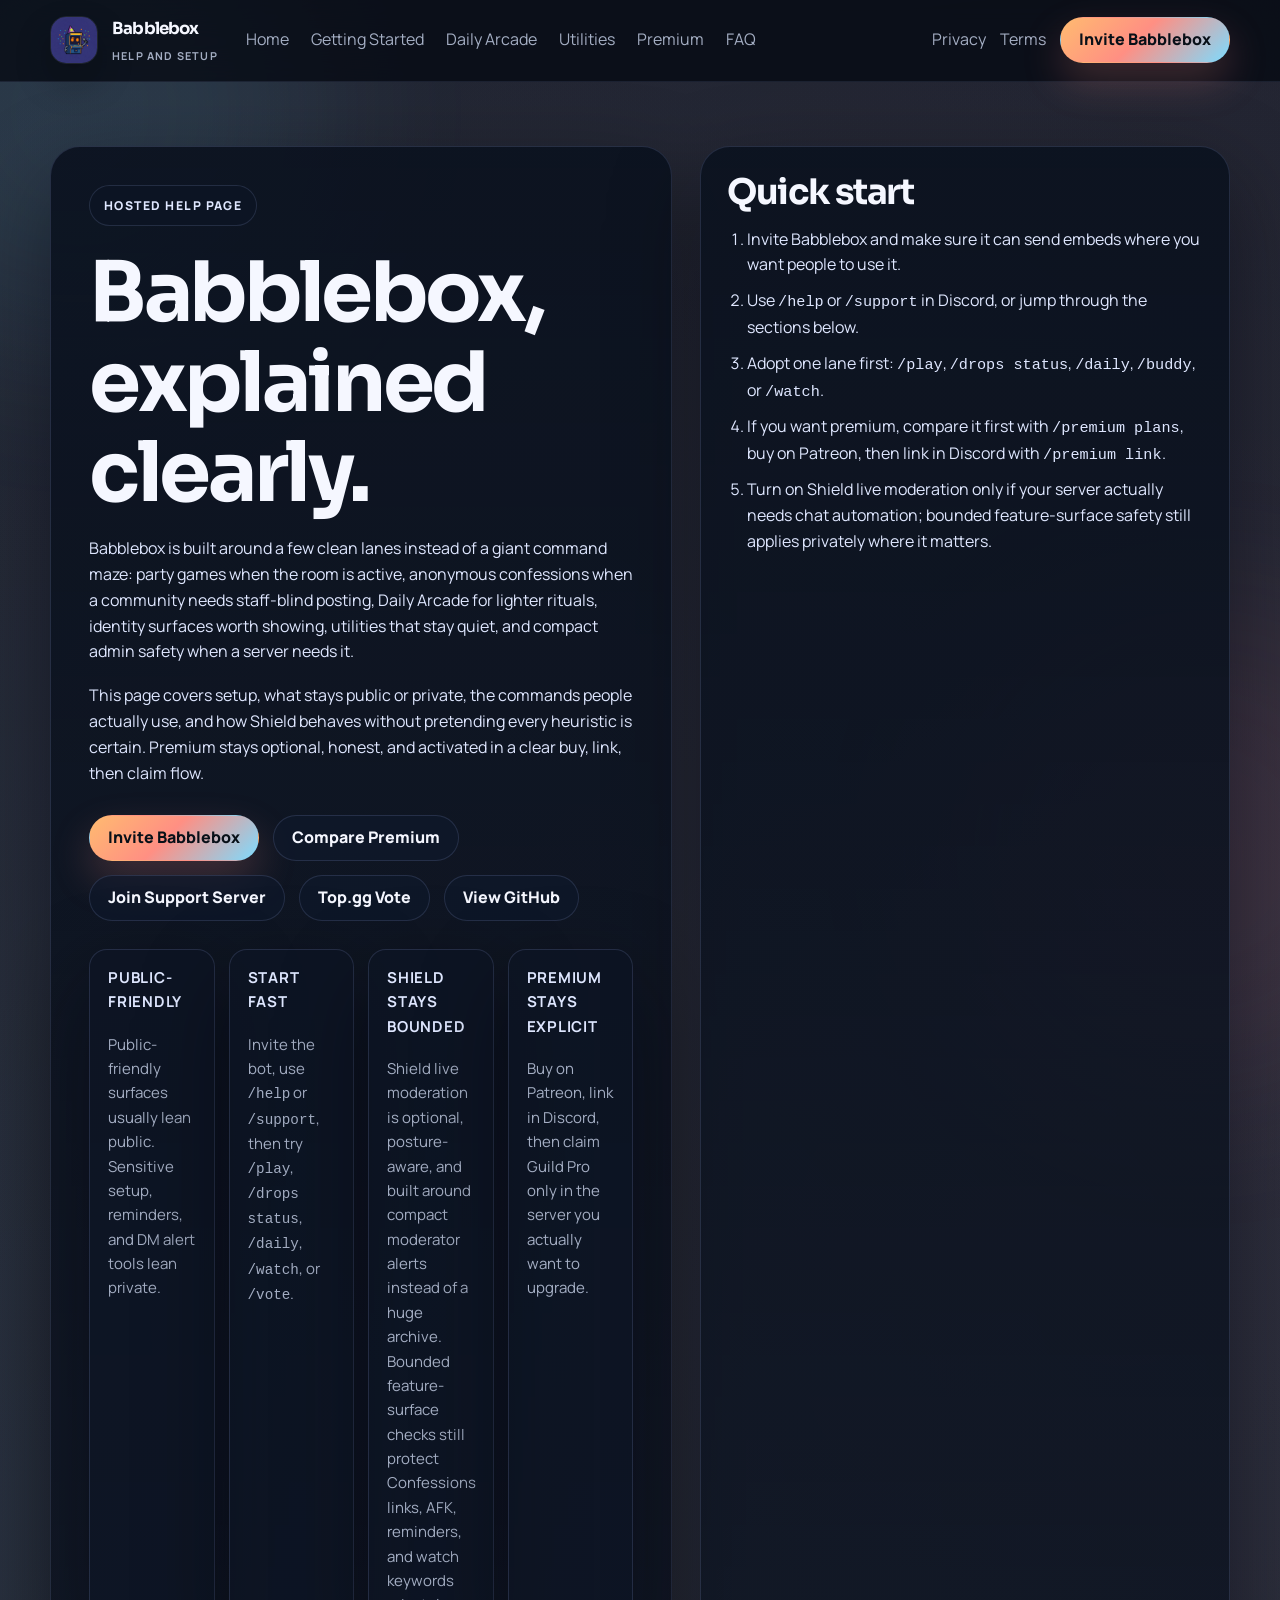
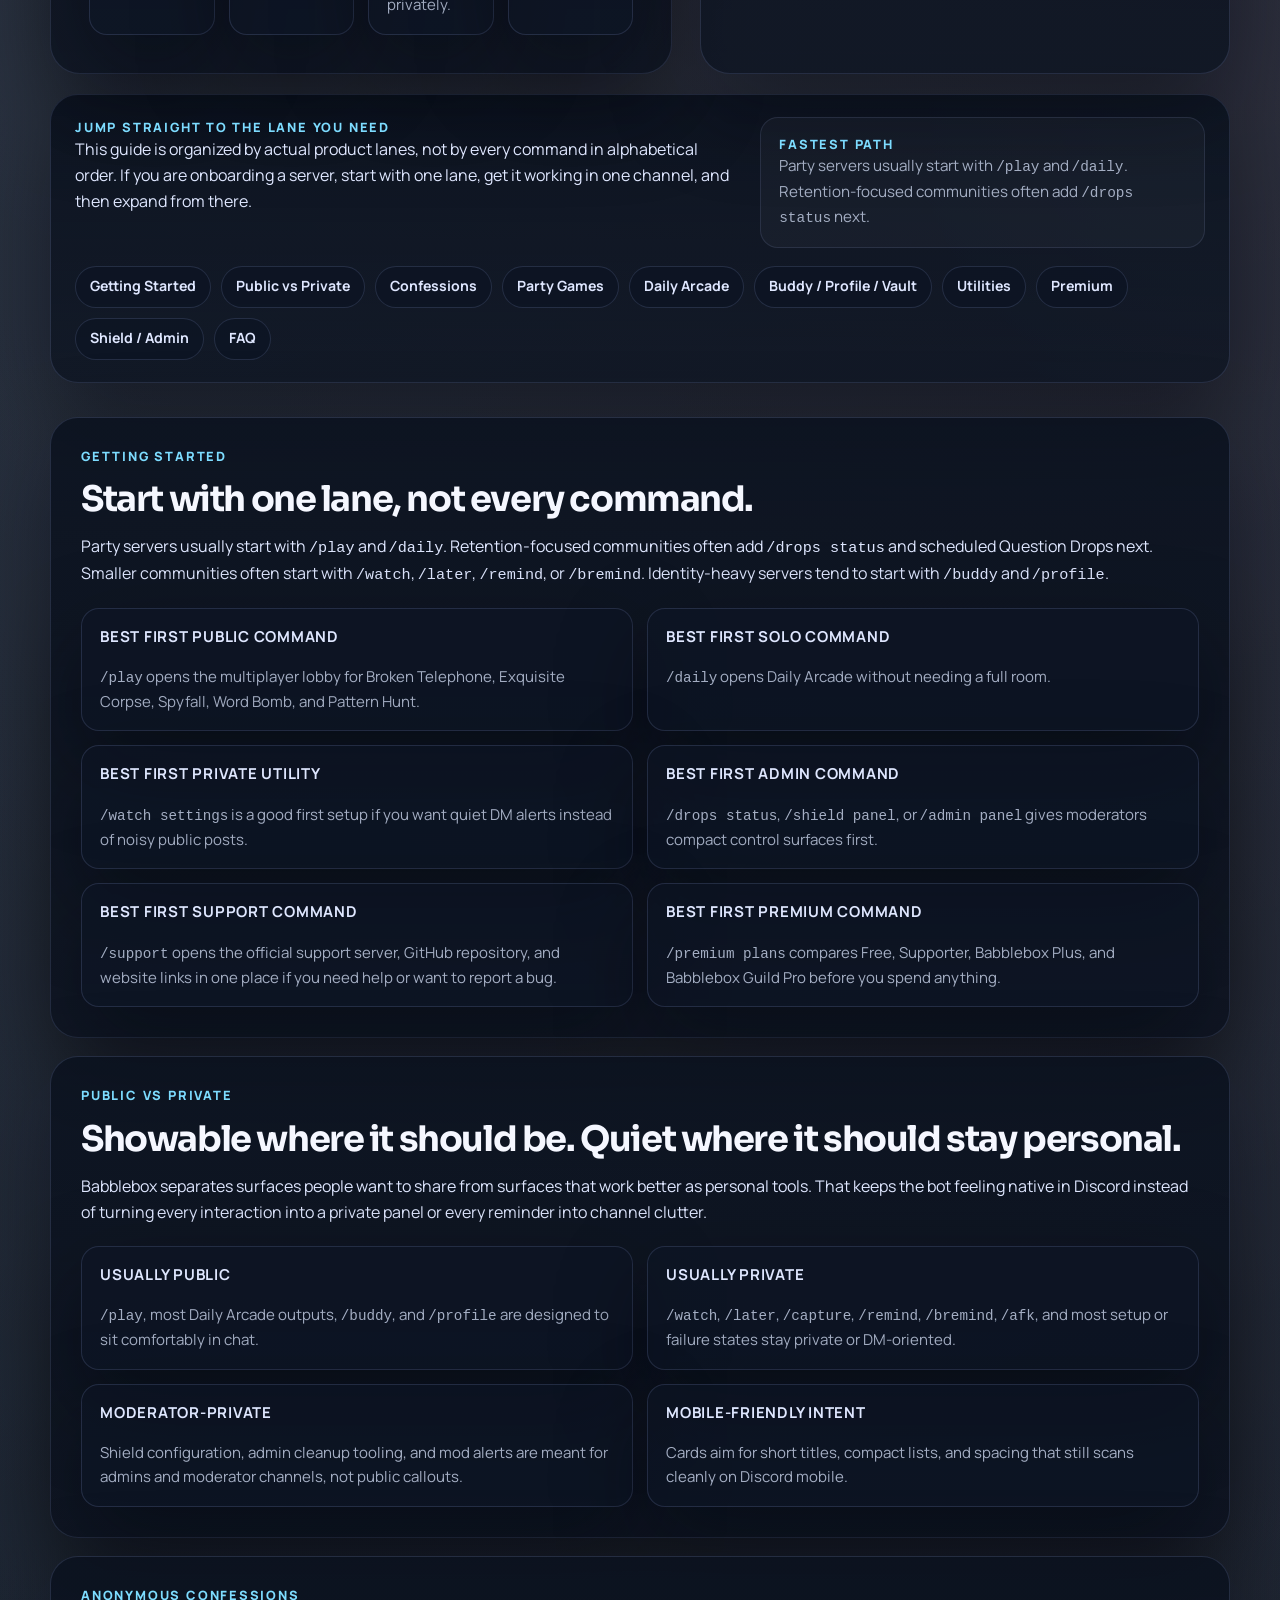
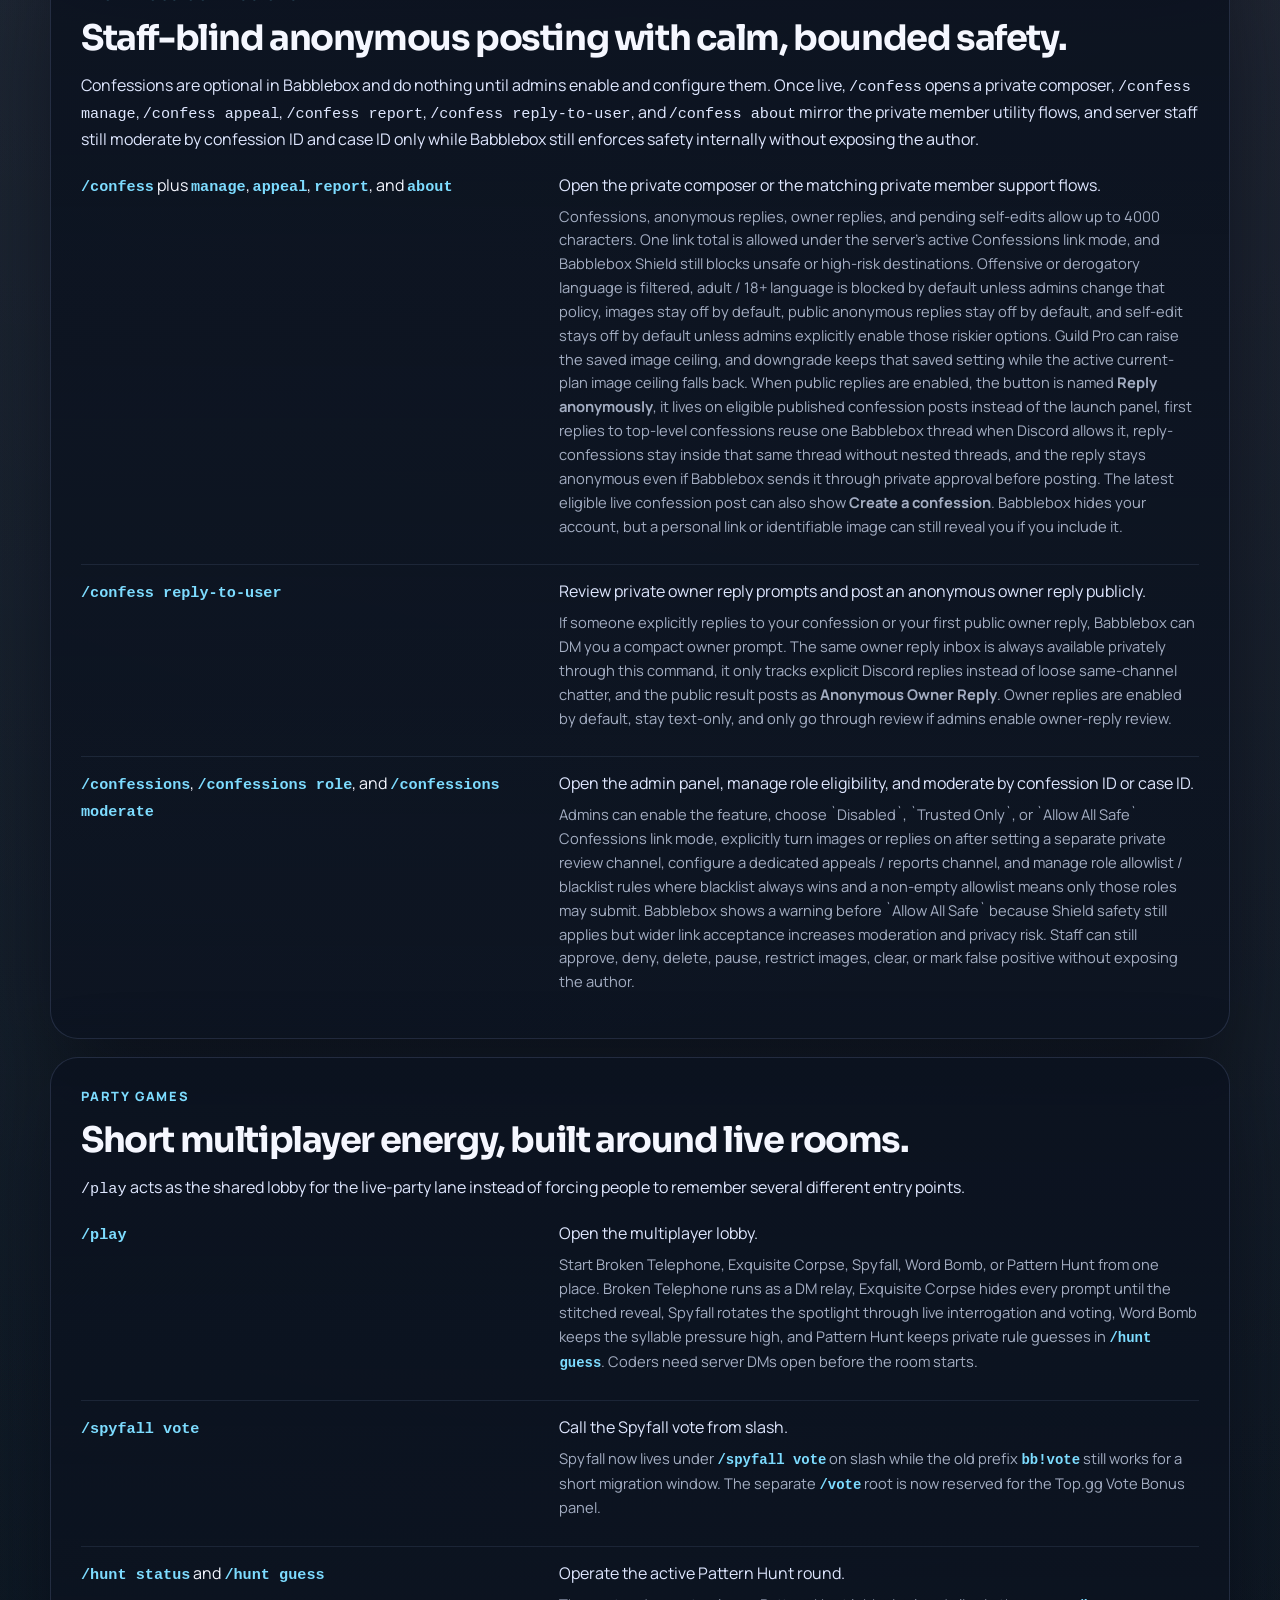
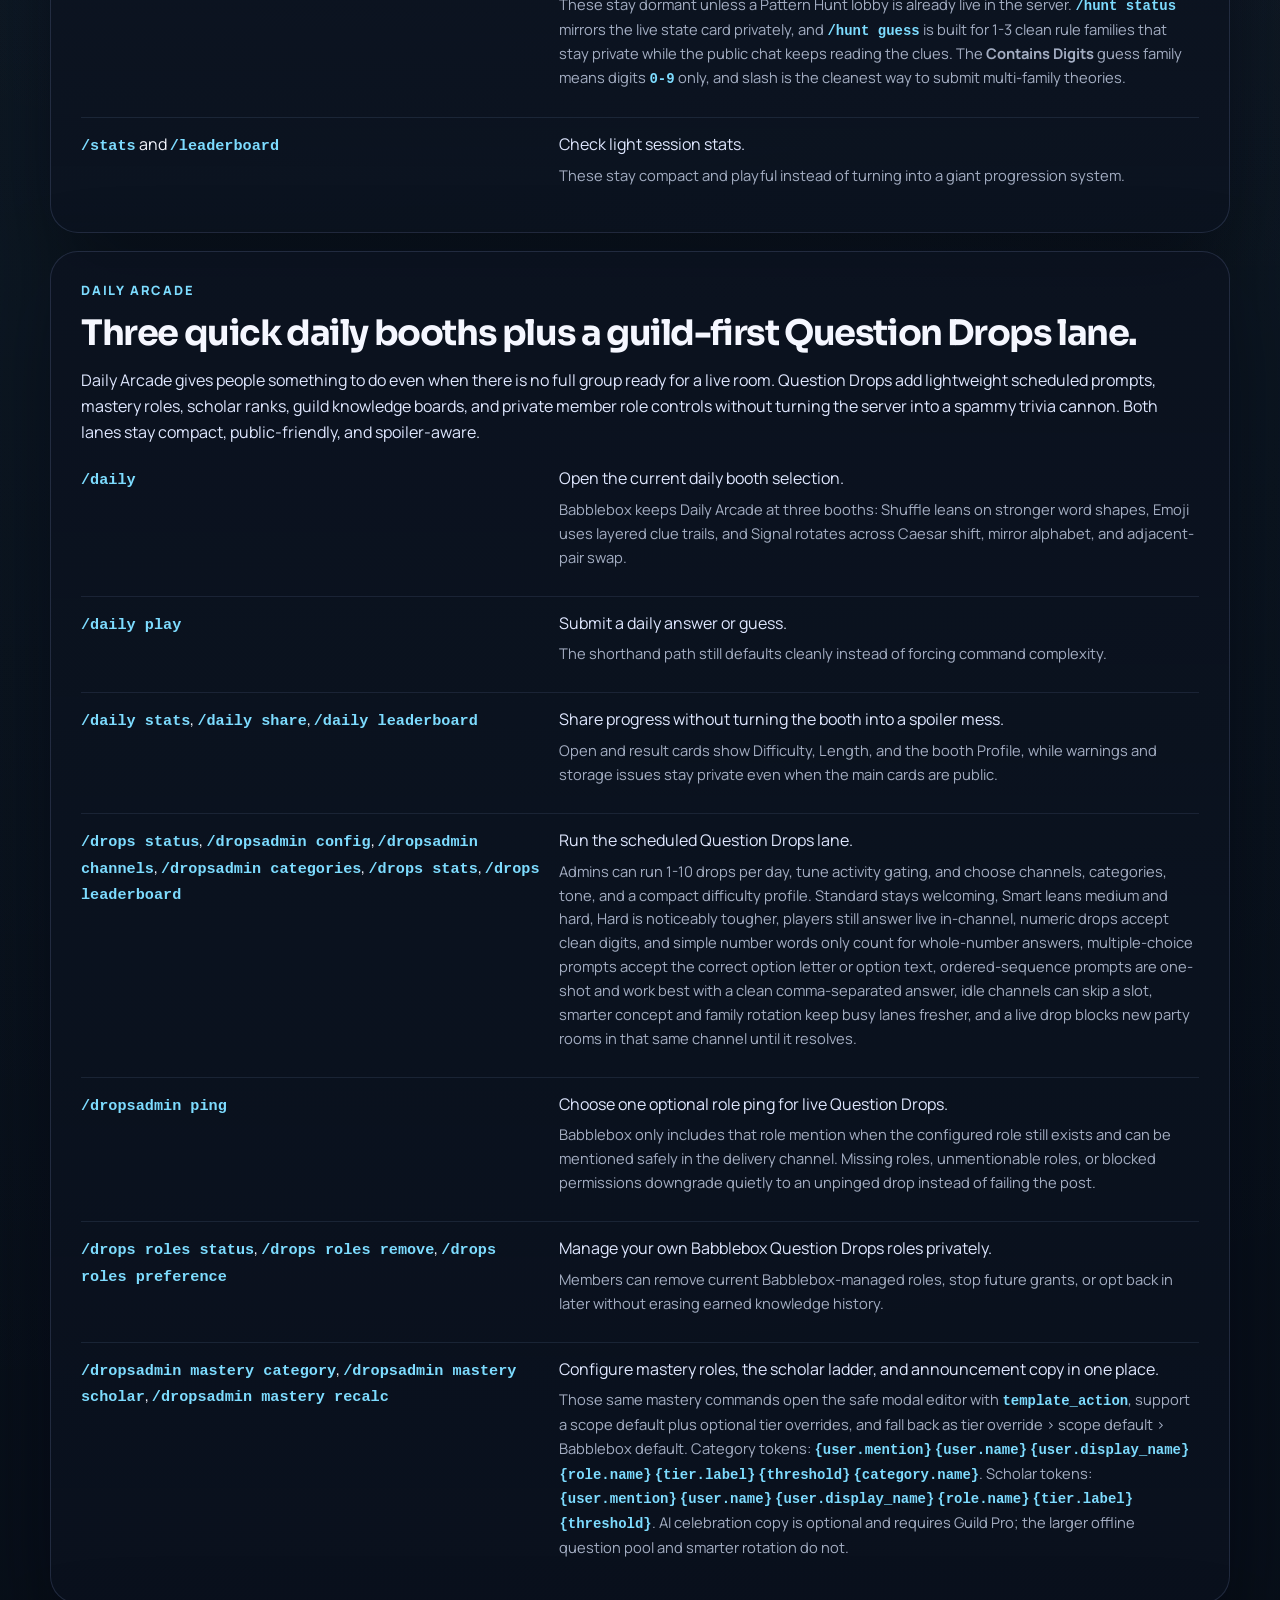
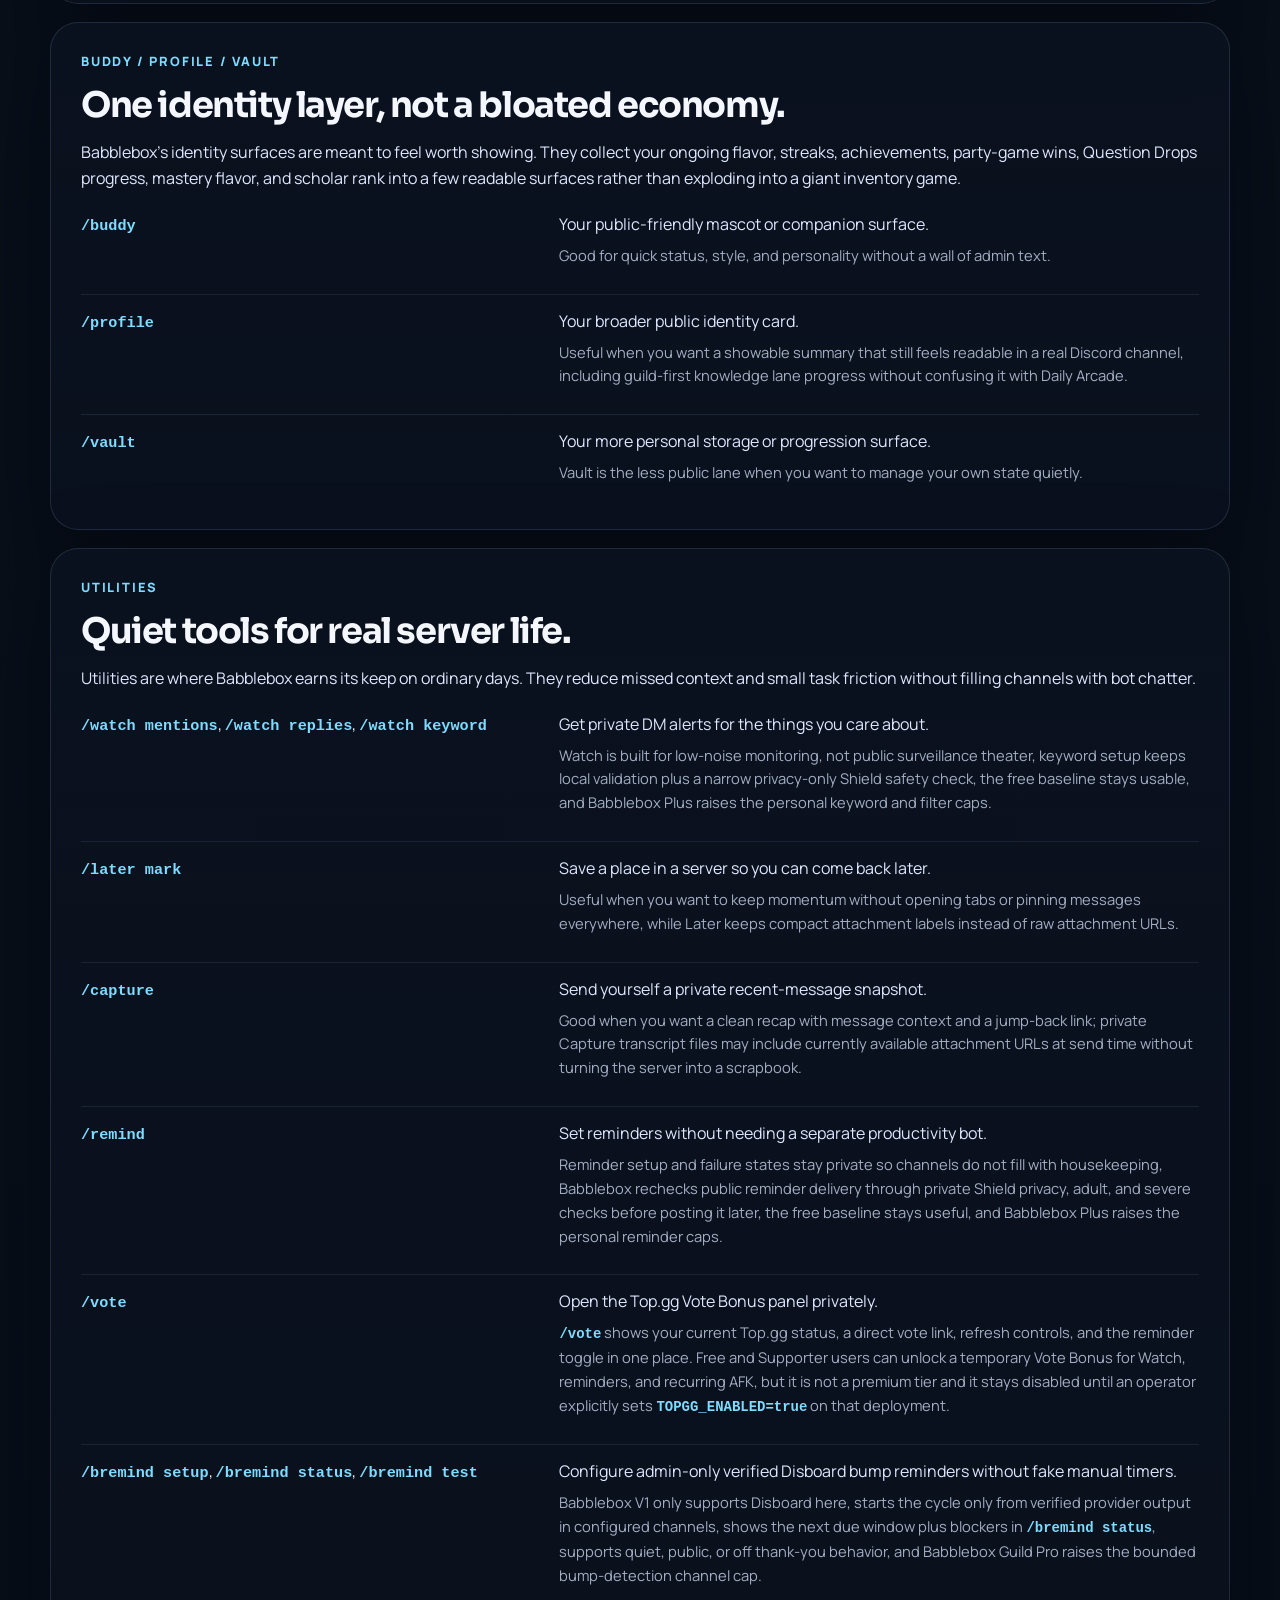
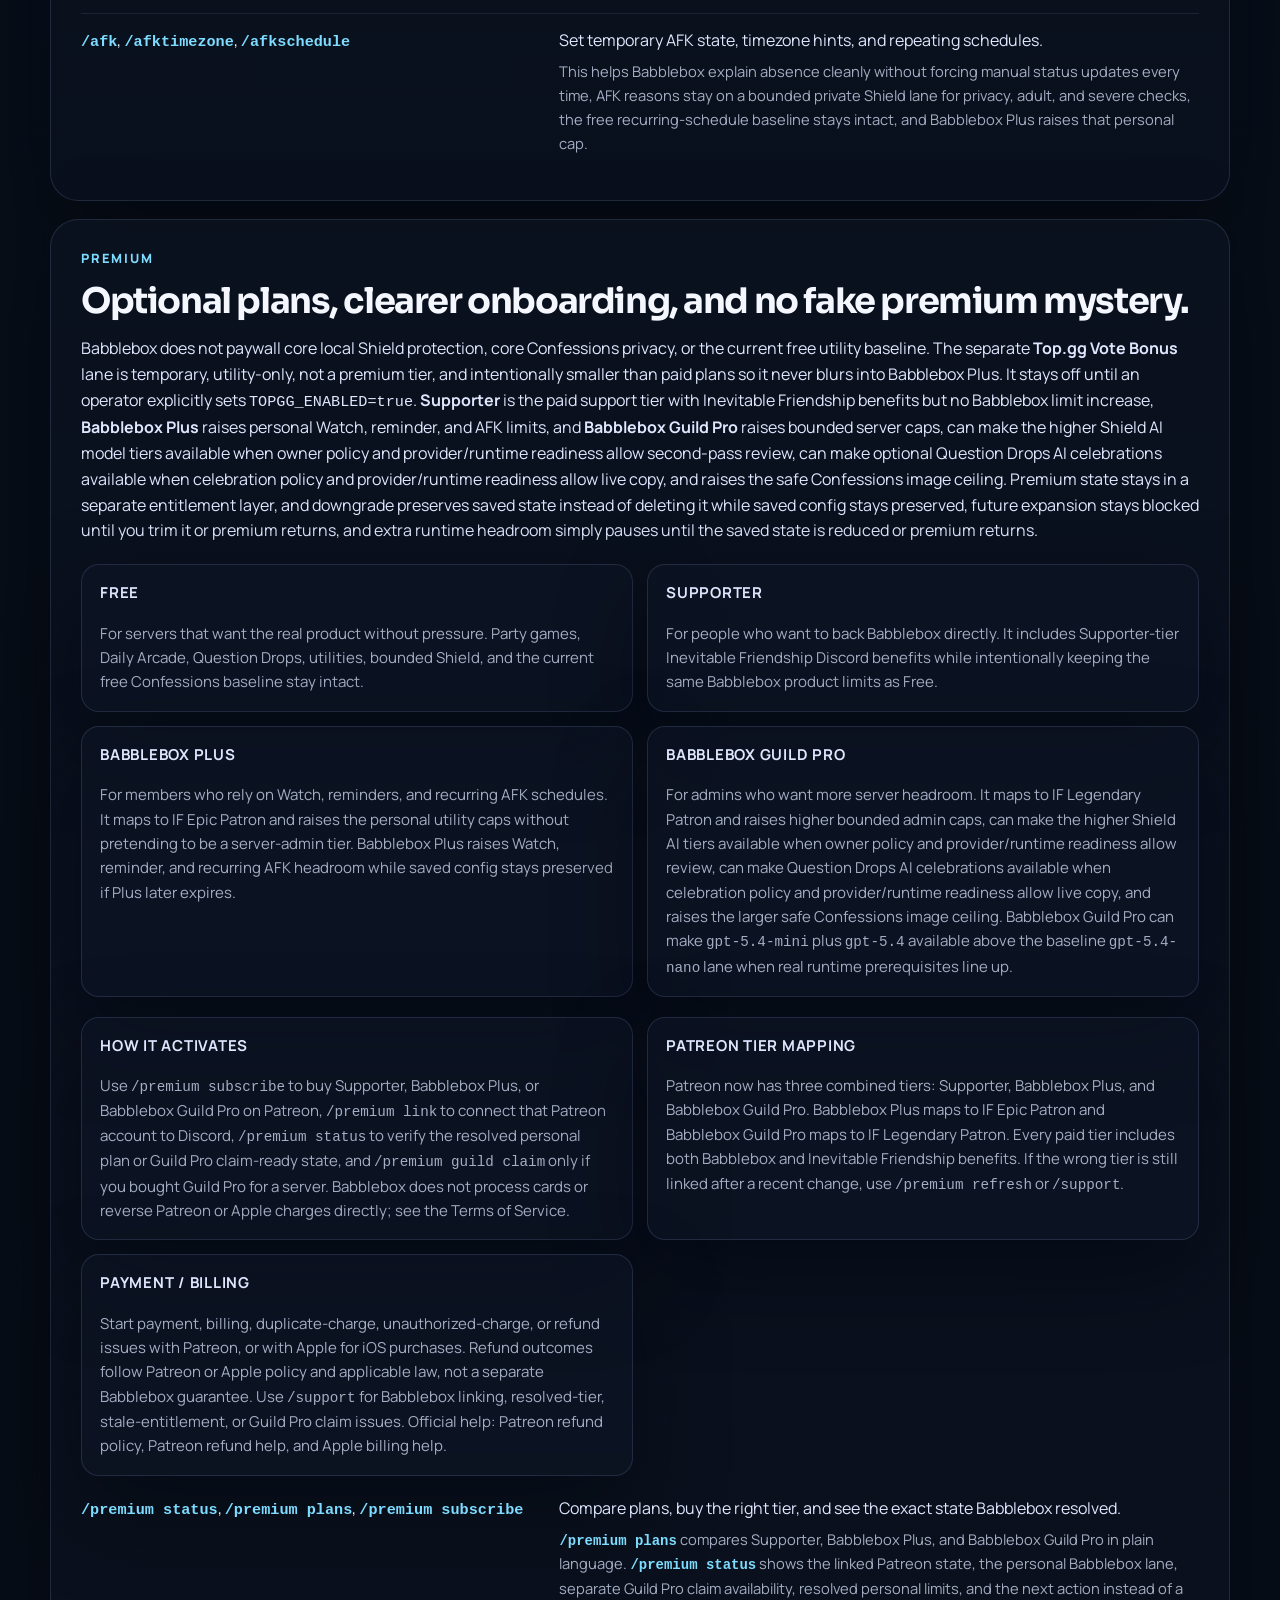
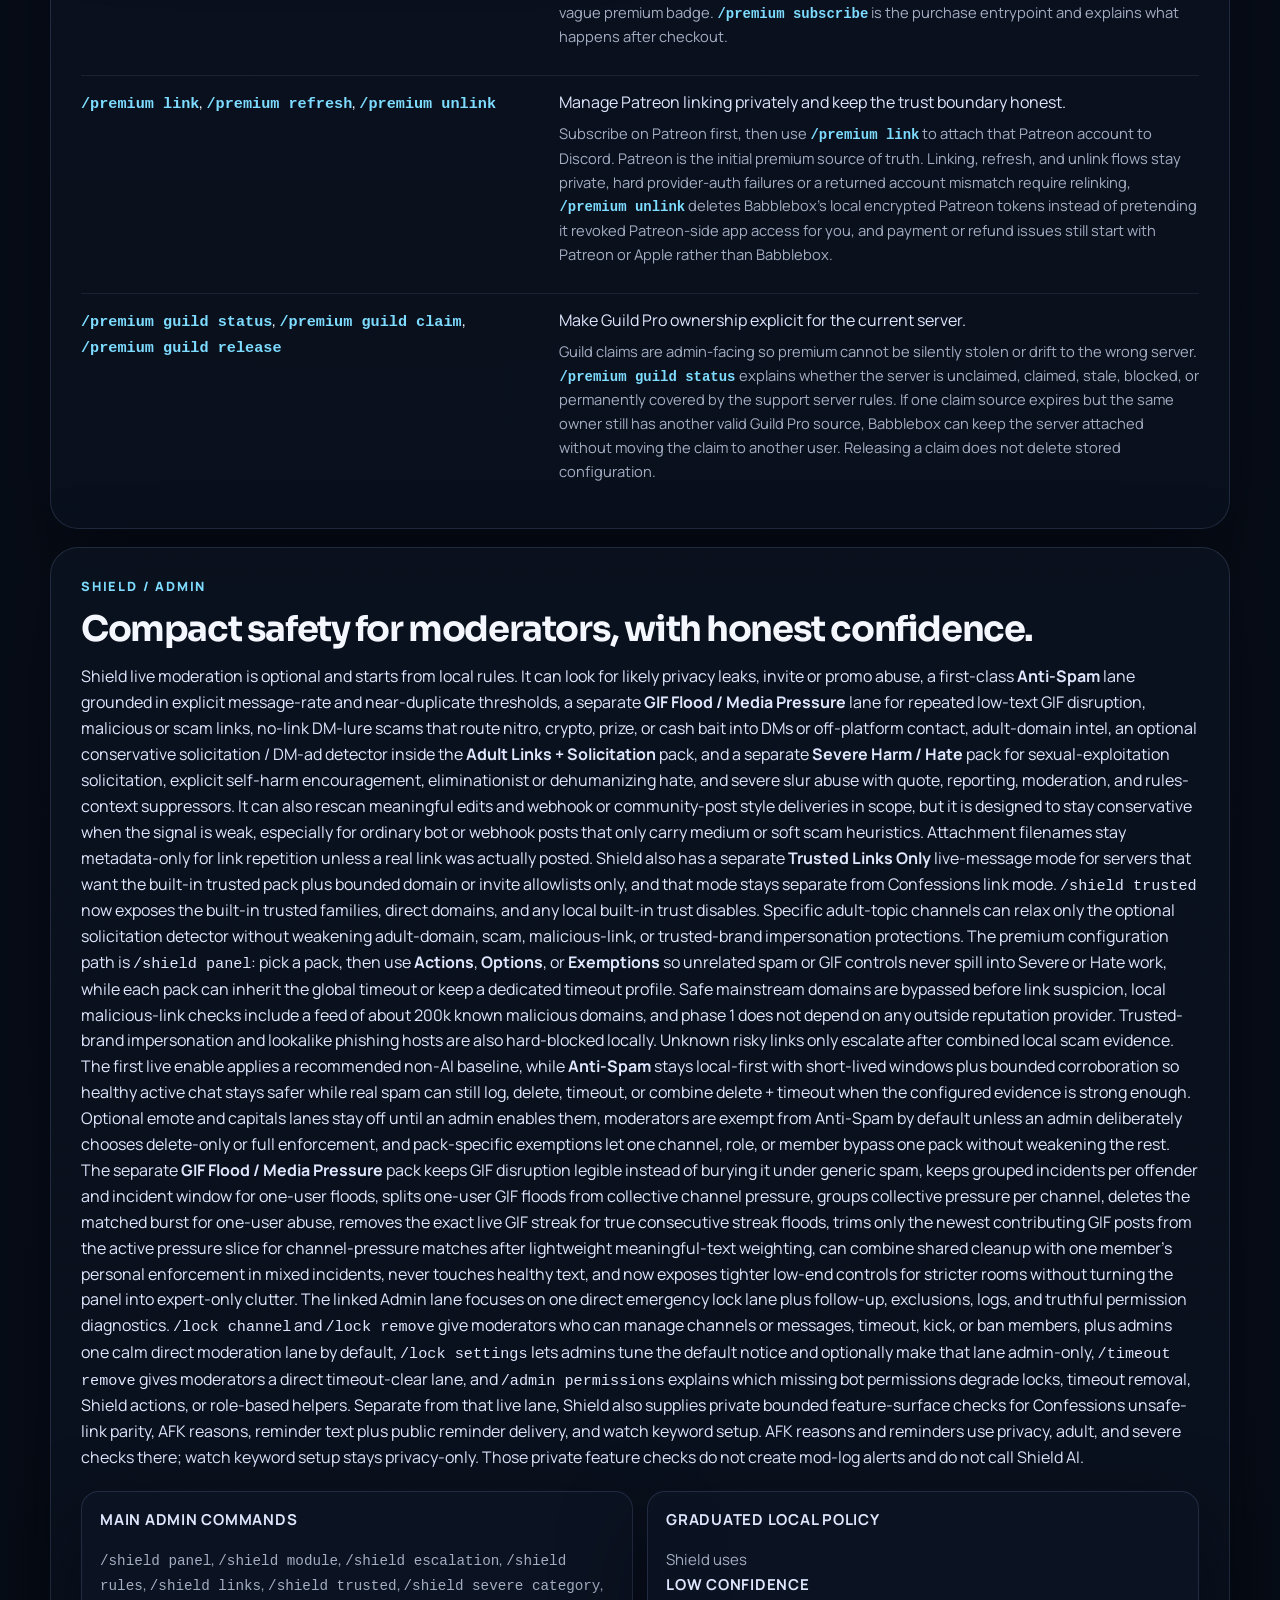
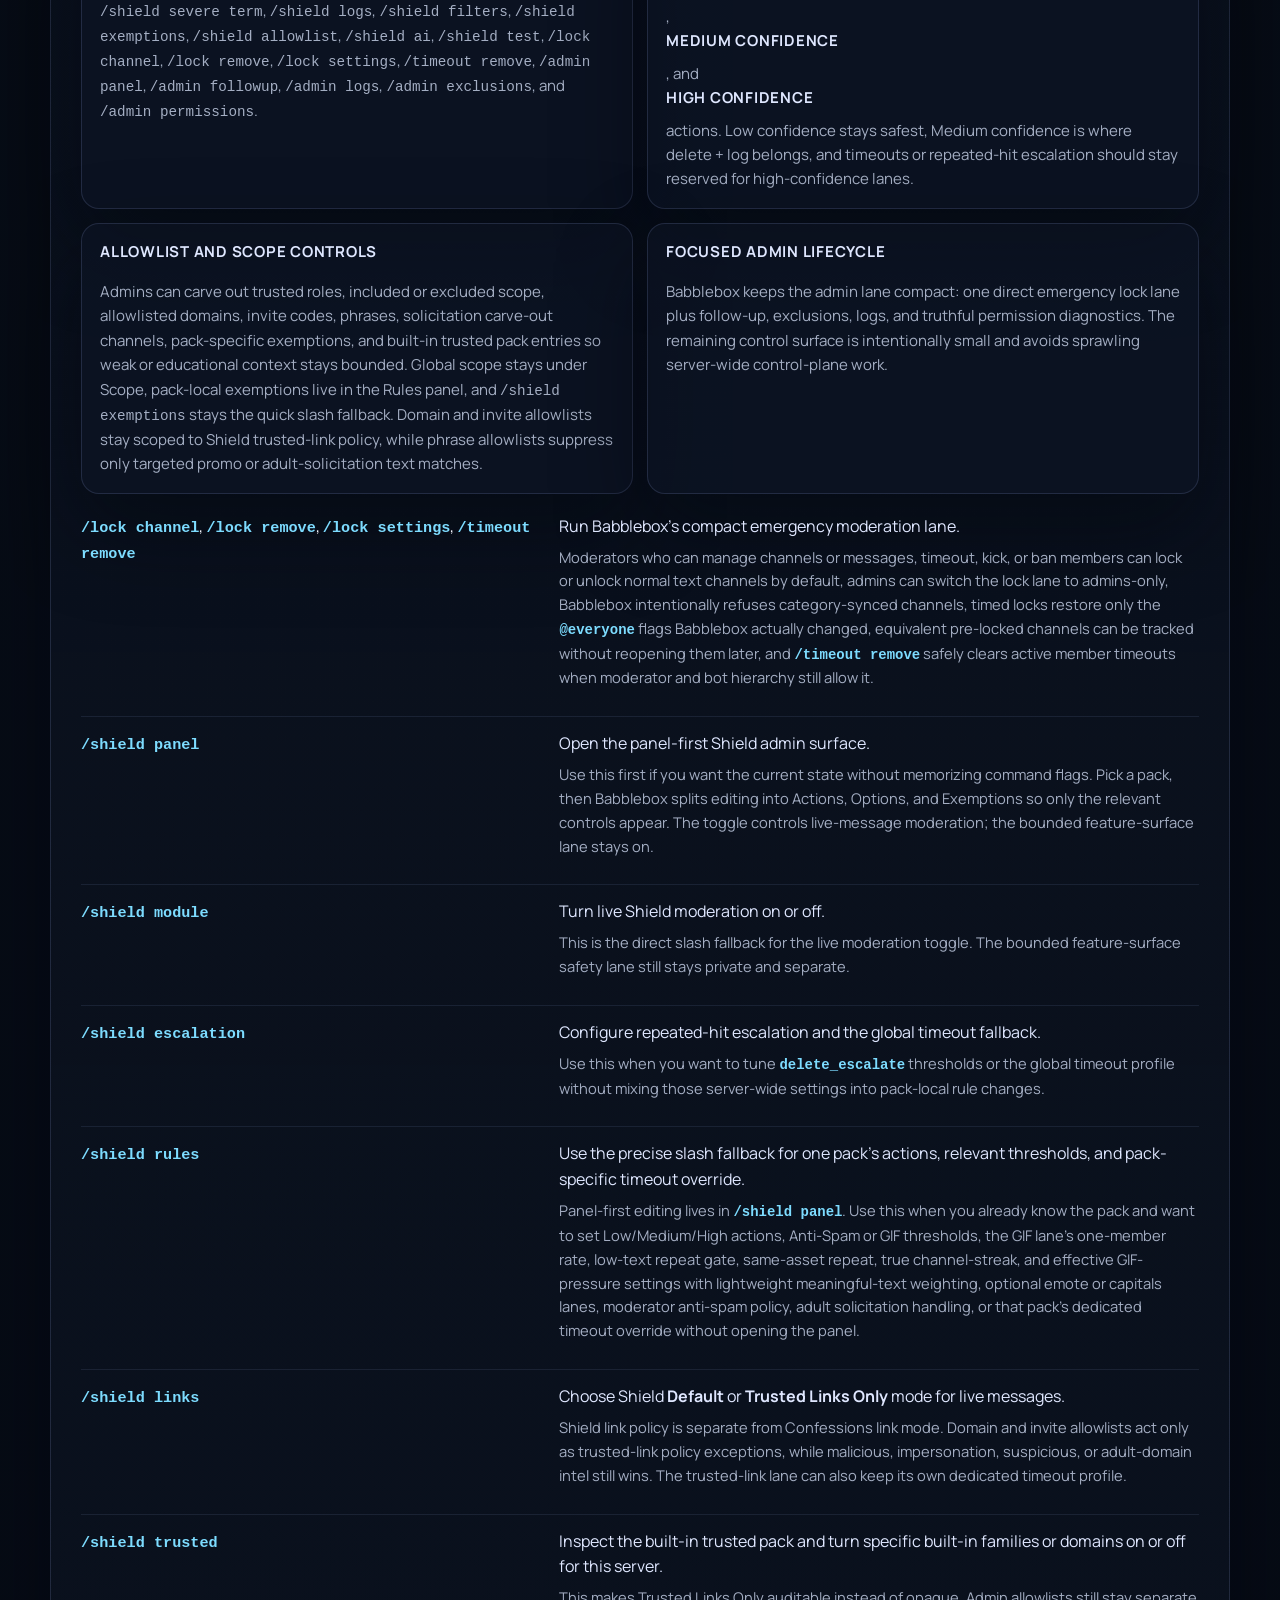
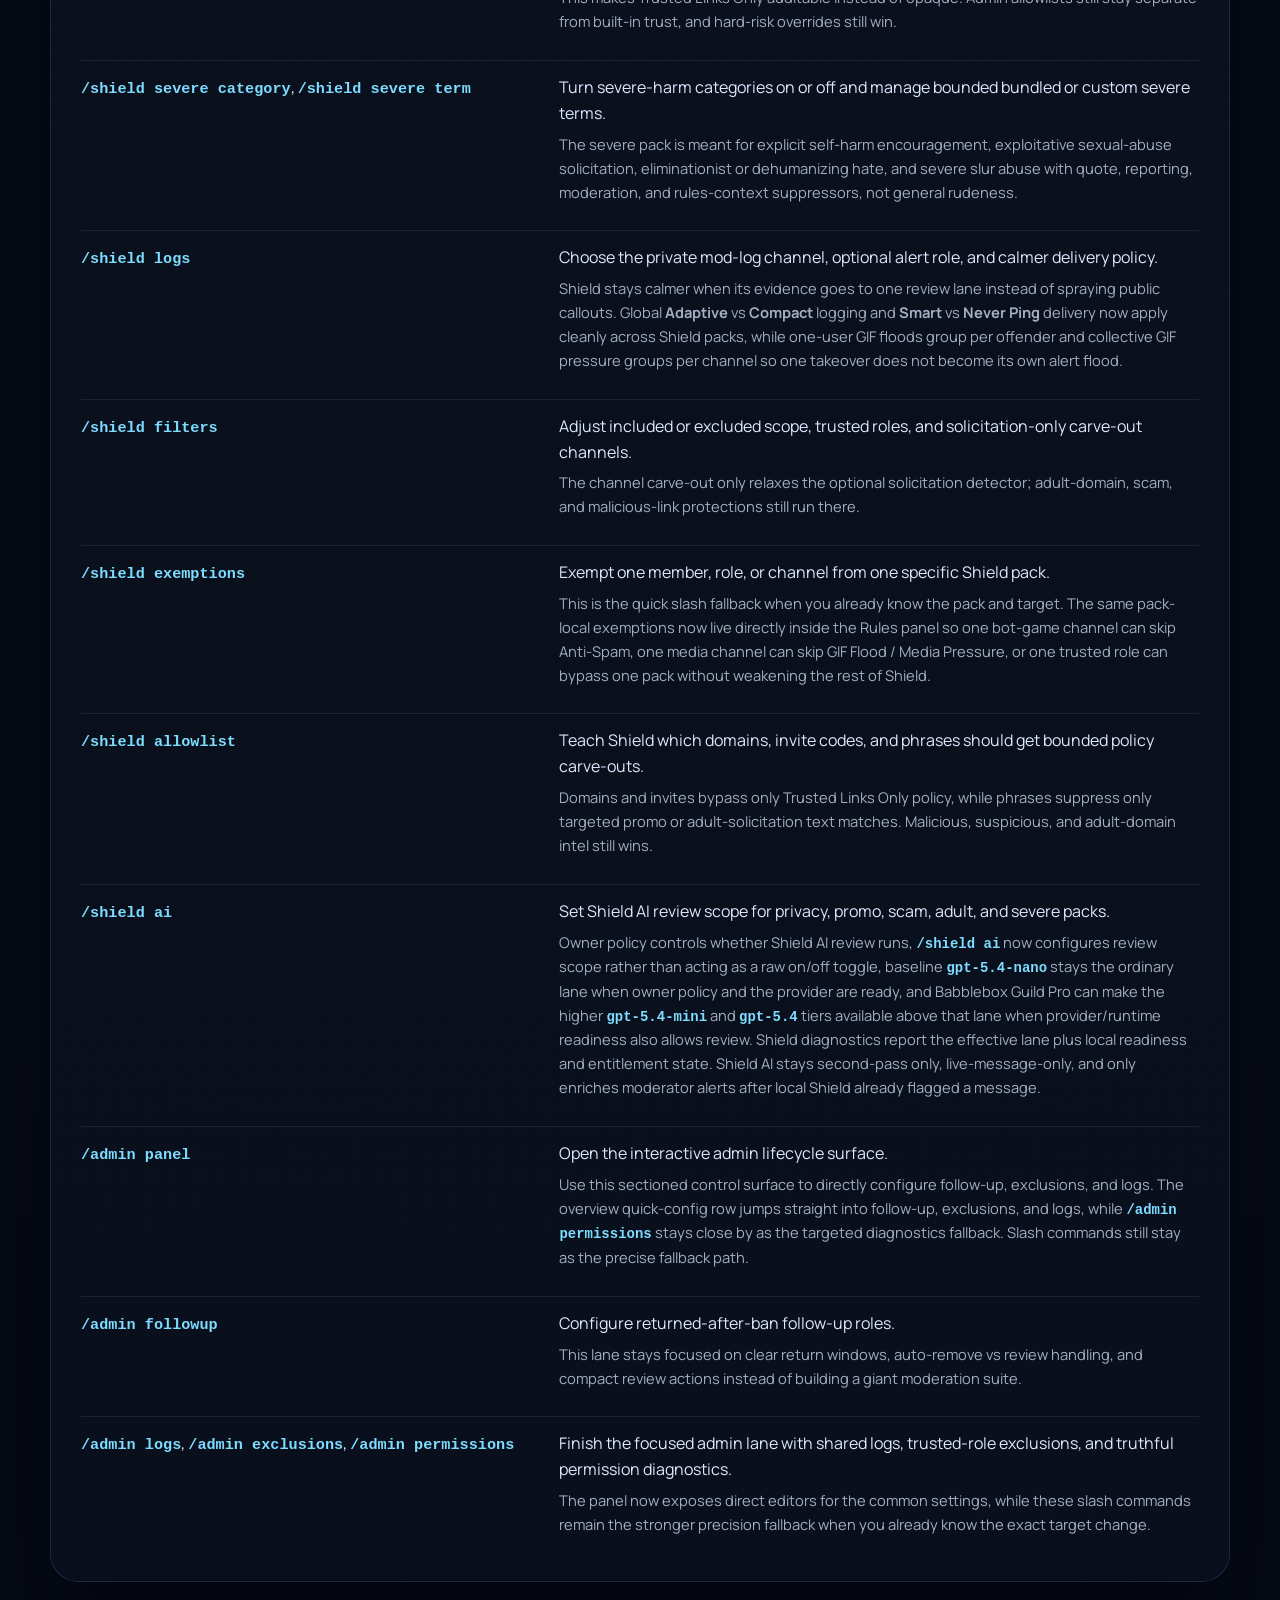
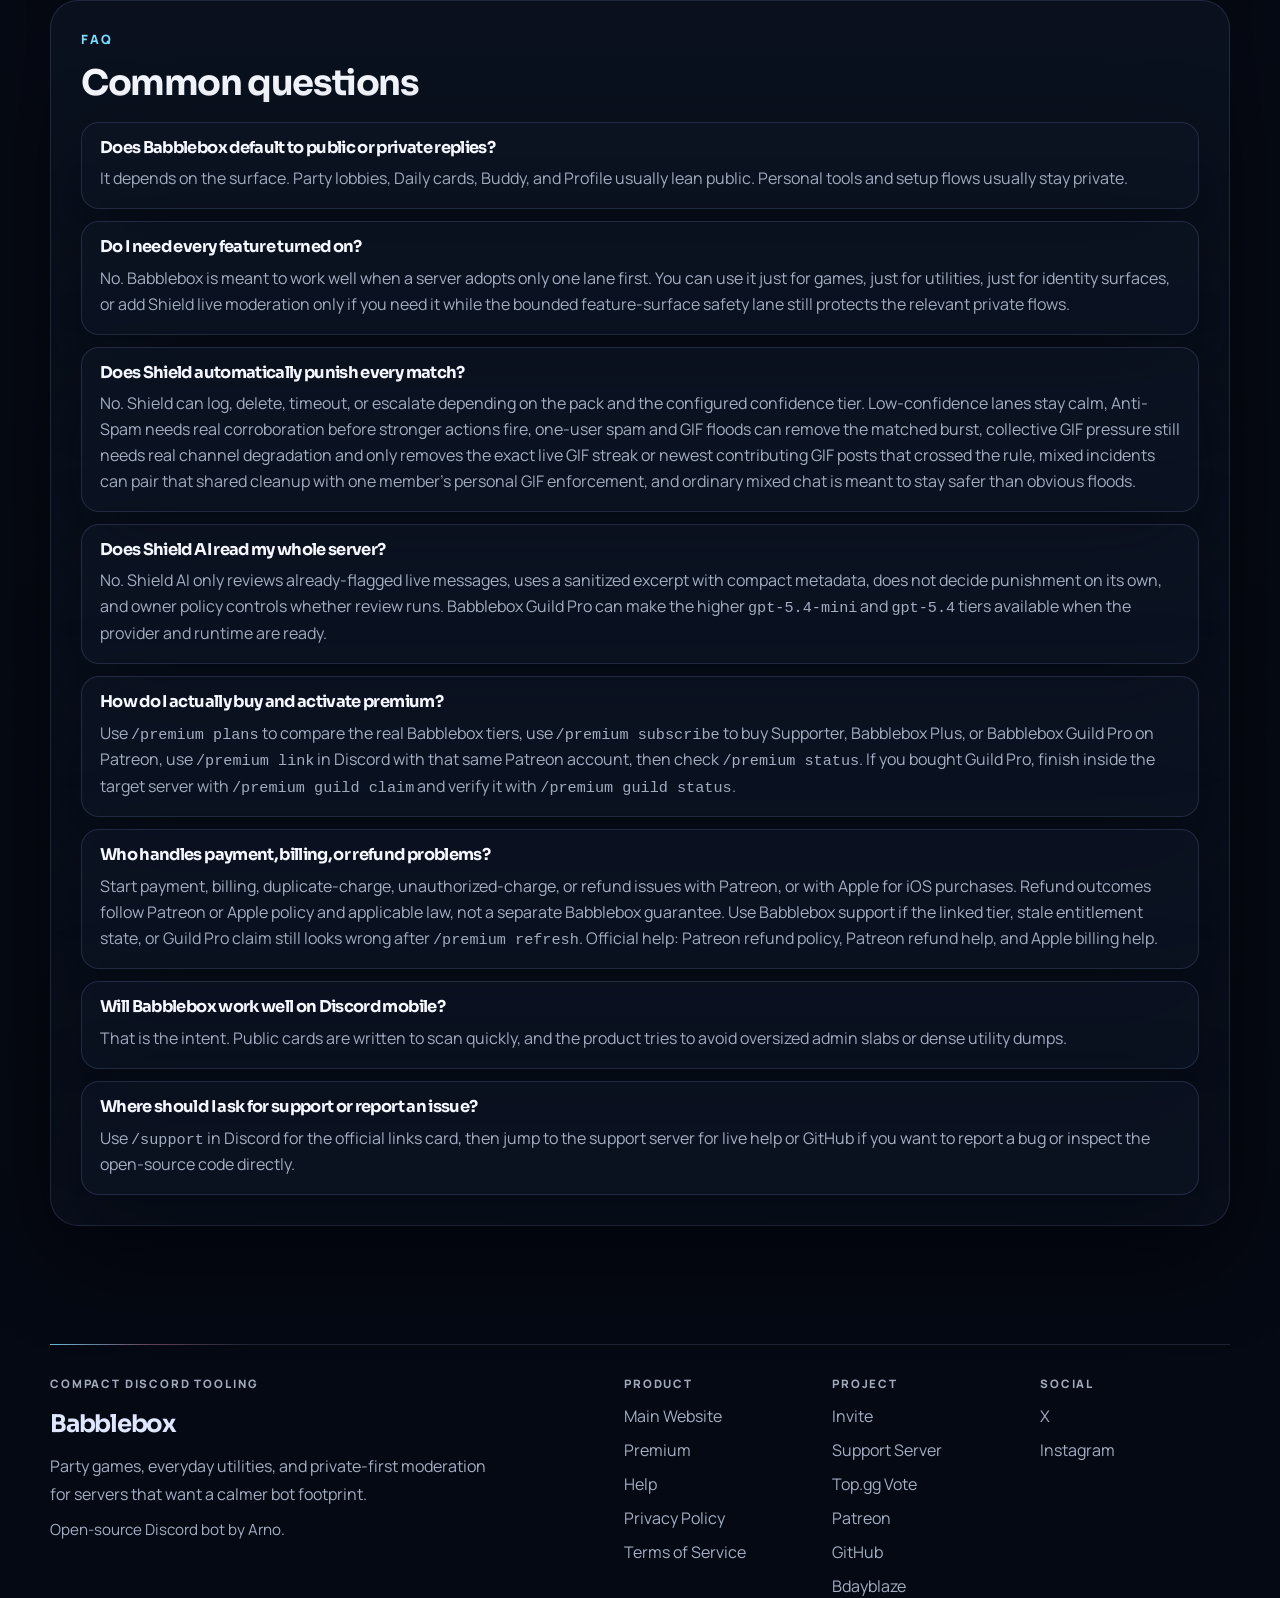
==== help.html @ 3bab1277 "Improve Babblebox admin flow reliability" ====
<!DOCTYPE html>
<html lang="en">
<head>
  <meta charset="UTF-8" />
  <meta name="viewport" content="width=device-width, initial-scale=1.0" />
  <title>Babblebox Help | Commands and FAQ</title>
  <meta
    name="description"
    content="Babblebox help page for party games, anonymous confessions, Question Drops, Daily Arcade, Buddy, Profile, Vault, utilities, Shield, and FAQ."
  />
  <meta name="robots" content="index,follow,max-image-preview:large" />
  <link rel="canonical" href="https://arno-create.github.io/babblebox-bot/help.html" />
  <meta property="og:title" content="Babblebox Help | Commands and FAQ" />
  <meta
    property="og:description"
    content="Learn how Babblebox works in Discord, what stays public or private, how party games, anonymous confessions, utilities, and Shield fit together."
  />
  <meta property="og:url" content="https://arno-create.github.io/babblebox-bot/help.html" />
  <meta property="og:type" content="website" />
  <meta property="og:image" content="https://arno-create.github.io/babblebox-bot/banner.png" />
  <meta name="twitter:card" content="summary_large_image" />
  <meta name="twitter:title" content="Babblebox Help | Commands and FAQ" />
  <meta
    name="twitter:description"
    content="Babblebox help for party games, anonymous confessions, Question Drops, Daily Arcade, Buddy, Profile, Vault, utilities, and compact Shield moderation."
  />
  <meta name="twitter:image" content="https://arno-create.github.io/babblebox-bot/banner.png" />
  <link rel="preconnect" href="https://fonts.googleapis.com" />
  <link rel="preconnect" href="https://fonts.gstatic.com" crossorigin />
  <link
    href="https://fonts.googleapis.com/css2?family=Manrope:wght@400;500;600;700;800&family=Sora:wght@500;600;700&display=swap"
    rel="stylesheet"
  />
  <link rel="stylesheet" href="assets/site-shell.css" />
  <style>
    :root {
      --bg: #060a14;
      --bg2: #0b1220;
      --panel: rgba(13, 21, 36, 0.8);
      --line: rgba(169, 190, 255, 0.15);
      --text: #f5f7ff;
      --soft: #dfe7ff;
      --muted: #a4aec3;
      --cyan: #7ddcff;
      --amber: #ffbb70;
      --rose: #ff839b;
      --radius: 24px;
      --shadow: 0 34px 90px rgba(1, 4, 10, 0.45);
      --max-width: 1180px;
    }

    * {
      box-sizing: border-box;
    }

    html {
      scroll-behavior: smooth;
    }

    body {
      margin: 0;
      color: var(--text);
      font-family: "Manrope", sans-serif;
      line-height: 1.62;
      background:
        radial-gradient(circle at 12% 10%, rgba(125, 220, 255, 0.14), transparent 32%),
        radial-gradient(circle at 88% 8%, rgba(255, 131, 155, 0.12), transparent 26%),
        linear-gradient(180deg, #060a14 0%, #08101b 32%, #050913 100%);
    }

    body::before,
    body::after {
      content: "";
      position: fixed;
      z-index: 0;
      width: 30rem;
      height: 30rem;
      border-radius: 50%;
      filter: blur(90px);
      opacity: 0.18;
      pointer-events: none;
    }

    body::before {
      top: -8rem;
      left: -10rem;
      background: rgba(125, 220, 255, 0.62);
    }

    body::after {
      right: -10rem;
      bottom: -12rem;
      background: rgba(255, 131, 155, 0.5);
    }

    a {
      color: inherit;
      text-decoration: none;
    }

    code {
      font-family: ui-monospace, SFMono-Regular, Menlo, Consolas, monospace;
      font-size: 0.95em;
    }

    img {
      display: block;
      max-width: 100%;
    }

    .page-shell {
      position: relative;
      z-index: 1;
    }

    .container {
      width: min(var(--max-width), calc(100% - 40px));
      margin: 0 auto;
      position: relative;
      z-index: 1;
    }

    h1,
    h2,
    h3 {
      margin: 0;
      font-family: "Sora", sans-serif;
      line-height: 1.08;
      letter-spacing: -0.04em;
    }

    h1 {
      margin-top: 22px;
      font-size: clamp(2.8rem, 6.5vw, 5.3rem);
      max-width: 10ch;
    }

    h2 {
      font-size: clamp(1.6rem, 3vw, 2.2rem);
    }

    h3 {
      font-size: 1.02rem;
    }

    p {
      margin: 0;
    }

    .btn {
      display: inline-flex;
      align-items: center;
      justify-content: center;
      min-height: 46px;
      padding: 0 18px;
      border-radius: 999px;
      font-weight: 800;
      border: 1px solid transparent;
      transition: transform 0.18s ease, border-color 0.18s ease, background 0.18s ease;
    }

    .btn:hover {
      transform: translateY(-1px);
    }

    .btn-primary {
      color: #081018;
      background: linear-gradient(135deg, var(--amber) 0%, #ff8f83 46%, var(--cyan) 100%);
      box-shadow: 0 18px 40px rgba(255, 143, 131, 0.22);
    }

    .btn-secondary {
      color: var(--text);
      border-color: var(--line);
      background: rgba(16, 26, 43, 0.72);
    }

    .page-header {
      padding: clamp(36px, 5vw, 64px) 0 26px;
    }

    .hero {
      display: grid;
      grid-template-columns: minmax(0, 1.08fr) minmax(300px, 0.92fr);
      gap: 28px;
      align-items: stretch;
    }

    .hero-copy,
    .hero-panel,
    .guide-band,
    .section,
    .faq,
    .info {
      border: 1px solid var(--line);
      box-shadow: var(--shadow);
    }

    .hero-copy,
    .hero-panel {
      border-radius: 30px;
      background: linear-gradient(180deg, rgba(11, 18, 31, 0.92), rgba(11, 18, 31, 0.78));
    }

    .hero-copy {
      padding: clamp(26px, 4vw, 38px);
    }

    .hero-panel {
      padding: 26px;
      align-content: start;
    }

    .eyebrow {
      display: inline-flex;
      align-items: center;
      padding: 10px 14px;
      border-radius: 999px;
      border: 1px solid var(--line);
      background: rgba(13, 21, 36, 0.68);
      color: var(--soft);
      font-size: 0.76rem;
      font-weight: 800;
      letter-spacing: 0.12em;
      text-transform: uppercase;
    }

    .hero-copy p,
    .section p,
    .info p,
    .faq p,
    .guide-band p,
    .hero-panel li {
      color: var(--soft);
    }

    .hero-copy p {
      max-width: 64ch;
      margin-top: 18px;
    }

    .hero-actions {
      display: flex;
      flex-wrap: wrap;
      gap: 14px;
      margin-top: 28px;
    }

    .hero-panel ol {
      margin: 16px 0 0;
      padding-left: 20px;
      color: var(--soft);
    }

    .hero-panel li + li {
      margin-top: 10px;
    }

    .ribbon {
      display: grid;
      grid-template-columns: repeat(4, minmax(0, 1fr));
      gap: 14px;
      margin-top: 28px;
    }

    .info {
      padding: 16px 18px;
      border-radius: 18px;
      background: rgba(13, 21, 36, 0.64);
    }

    .info strong {
      display: block;
      color: var(--soft);
      margin-bottom: 8px;
      font-size: 0.94rem;
      text-transform: uppercase;
      letter-spacing: 0.05em;
    }

    .info p {
      color: var(--muted);
      font-size: 0.94rem;
    }

    .guide-band {
      display: grid;
      gap: 18px;
      margin-top: 20px;
      padding: 22px 24px;
      border-radius: 28px;
      background:
        linear-gradient(180deg, rgba(11, 18, 31, 0.88), rgba(11, 18, 31, 0.74)),
        radial-gradient(circle at top right, rgba(125, 220, 255, 0.08), transparent 30%);
    }

    .guide-band-top {
      display: grid;
      grid-template-columns: minmax(0, 1.2fr) minmax(240px, 0.8fr);
      gap: 18px;
      align-items: start;
    }

    .guide-kicker,
    .kicker {
      color: var(--cyan);
      font-size: 0.8rem;
      font-weight: 800;
      letter-spacing: 0.14em;
      text-transform: uppercase;
    }

    .guide-note {
      padding: 16px 18px;
      border-radius: 18px;
      border: 1px solid rgba(169, 190, 255, 0.12);
      background: rgba(255, 255, 255, 0.03);
    }

    .guide-note p {
      color: var(--muted);
      font-size: 0.95rem;
    }

    .guide-links {
      display: flex;
      flex-wrap: wrap;
      gap: 10px;
    }

    .guide-links a {
      display: inline-flex;
      align-items: center;
      justify-content: center;
      min-height: 42px;
      padding: 0 14px;
      border-radius: 999px;
      border: 1px solid var(--line);
      background: rgba(13, 21, 36, 0.74);
      color: var(--soft);
      font-size: 0.88rem;
      font-weight: 700;
      transition: border-color 0.18s ease, transform 0.18s ease, color 0.18s ease;
    }

    .guide-links a:hover {
      transform: translateY(-1px);
      border-color: rgba(125, 220, 255, 0.28);
      color: var(--text);
    }

    .page-main {
      padding: 8px 0 84px;
    }

    .content {
      display: grid;
      gap: 18px;
    }

    .section {
      padding: 28px 30px 30px;
      border-radius: 28px;
      background: linear-gradient(180deg, rgba(11, 18, 31, 0.9), rgba(11, 18, 31, 0.74));
    }

    .section h2 {
      margin-top: 14px;
    }

    .section p {
      margin-top: 16px;
    }

    .grid2 {
      display: grid;
      grid-template-columns: repeat(2, minmax(0, 1fr));
      gap: 14px;
      margin-top: 20px;
    }

    .command-list {
      display: grid;
      gap: 12px;
      margin-top: 20px;
    }

    .command-row {
      display: grid;
      grid-template-columns: minmax(180px, 0.72fr) minmax(0, 1fr);
      gap: 18px;
      padding: 14px 0;
      border-top: 1px solid rgba(169, 190, 255, 0.1);
    }

    .command-row:first-child {
      border-top: 0;
      padding-top: 0;
    }

    .command-row code {
      color: var(--cyan);
      font-weight: 700;
    }

    .command-row p {
      margin: 0;
    }

    .command-row span {
      display: block;
      margin-top: 6px;
      color: var(--muted);
      font-size: 0.92rem;
    }

    .faq-list {
      display: grid;
      gap: 12px;
      margin-top: 20px;
    }

    .faq {
      padding: 16px 18px;
      border-radius: 18px;
      background: rgba(13, 21, 36, 0.64);
    }

    .faq p {
      margin-top: 10px;
      color: var(--muted);
    }

    @media (max-width: 1180px) {
      .hero,
      .guide-band-top,
      .ribbon {
        grid-template-columns: 1fr;
      }
    }

    @media (max-width: 900px) {
      .grid2,
      .command-row {
        grid-template-columns: 1fr;
      }
    }

    @media (max-width: 720px) {
      html {
        scroll-behavior: auto;
      }

      .container {
        width: min(var(--max-width), calc(100% - 24px));
      }

      h1 {
        max-width: 100%;
      }

      .hero-copy,
      .hero-panel,
      .guide-band,
      .section {
        padding-inline: 22px;
      }

      .hero-actions {
        flex-direction: column;
        align-items: stretch;
      }

      .hero-actions .btn {
        width: 100%;
      }

    }

    @media (prefers-reduced-motion: reduce) {
      *,
      *::before,
      *::after {
        animation: none !important;
        transition: none !important;
        scroll-behavior: auto !important;
      }
    }
  </style>
</head>
<body>
  <div class="page-shell">
    <div class="site-nav-shell" data-site-nav>
      <div class="container">
        <nav class="site-nav" aria-label="Primary">
          <div class="site-nav-desktop">
            <div class="site-nav-desktop-main">
              <a class="site-brand" href="index.html" aria-label="Babblebox home">
                <img src="logo.jpg" alt="Babblebox logo" />
                <span class="site-brand-copy">
                  <span class="site-brand-title">Babblebox</span>
                  <span class="site-brand-subtitle">Help and setup</span>
                </span>
              </a>
              <div class="site-nav-links">
                <a href="index.html">Home</a>
                <a href="#getting-started">Getting Started</a>
                <a href="#daily-arcade">Daily Arcade</a>
                <a href="#utilities">Utilities</a>
                <a href="#premium">Premium</a>
                <a href="#faq">FAQ</a>
              </div>
            </div>
            <div class="site-nav-actions">
              <a class="site-nav-quiet" href="privacy.html">Privacy</a>
              <a class="site-nav-quiet" href="terms.html">Terms</a>
              <a
                class="btn btn-primary"
                href="https://discord.com/oauth2/authorize?client_id=1480903089518022739"
                target="_blank"
                rel="noopener noreferrer"
              >Invite Babblebox</a>
            </div>
          </div>

          <div class="site-nav-compact">
            <div class="site-nav-compact-top">
              <a class="site-brand" href="index.html" aria-label="Babblebox home">
                <img src="logo.jpg" alt="Babblebox logo" />
                <span class="site-brand-copy">
                  <span class="site-brand-title">Babblebox</span>
                  <span class="site-brand-subtitle">Help and setup</span>
                </span>
              </a>
              <div class="site-nav-compact-quick">
                <a
                  class="btn btn-primary"
                  href="https://discord.com/oauth2/authorize?client_id=1480903089518022739"
                  target="_blank"
                  rel="noopener noreferrer"
                >Invite</a>
                <button
                  class="site-nav-toggle"
                  type="button"
                  aria-expanded="false"
                  aria-controls="help-nav-panel"
                  data-nav-toggle
                >
                  <span class="site-visually-hidden">Toggle navigation</span>
                  <span class="site-nav-toggle-icon" aria-hidden="true">
                    <span></span>
                    <span></span>
                    <span></span>
                  </span>
                </button>
              </div>
            </div>
            <div class="site-nav-panel" id="help-nav-panel" data-nav-panel hidden>
              <div class="site-nav-links">
                <a href="index.html">Home</a>
                <a href="#getting-started">Getting Started</a>
                <a href="#daily-arcade">Daily Arcade</a>
                <a href="#utilities">Utilities</a>
                <a href="#premium">Premium</a>
                <a href="#faq">FAQ</a>
              </div>
              <div class="site-nav-actions">
                <a class="site-nav-quiet" href="privacy.html">Privacy</a>
                <a class="site-nav-quiet" href="terms.html">Terms</a>
                <a
                  class="site-nav-quiet"
                  href="https://github.com/arno-create/babblebox-bot"
                  target="_blank"
                  rel="noopener noreferrer"
                >GitHub</a>
                <a
                  class="site-nav-quiet"
                  href="https://discord.com/servers/inevitable-friendship-1322933864360050688"
                  target="_blank"
                  rel="noopener noreferrer"
                >Support</a>
              </div>
            </div>
          </div>
        </nav>
      </div>
    </div>

    <header class="page-header">
      <div class="container">
        <div class="hero">
          <div class="hero-copy">
            <div class="eyebrow">Hosted help page</div>
            <h1>Babblebox, explained clearly.</h1>
            <p>
              Babblebox is built around a few clean lanes instead of a giant command maze: party games when the room is
              active, anonymous confessions when a community needs staff-blind posting, Daily Arcade for lighter rituals,
              identity surfaces worth showing, utilities that stay quiet, and compact admin safety when a server needs it.
            </p>
            <p>
              This page covers setup, what stays public or private, the commands people actually use, and how Shield behaves
              without pretending every heuristic is certain. Premium stays optional, honest, and activated in a clear
              buy, link, then claim flow.
            </p>
            <div class="hero-actions">
              <a
                class="btn btn-primary"
                href="https://discord.com/oauth2/authorize?client_id=1480903089518022739"
                target="_blank"
                rel="noopener noreferrer"
              >Invite Babblebox</a>
              <a class="btn btn-secondary" href="#premium">Compare Premium</a>
              <a
                class="btn btn-secondary"
                href="https://discord.com/servers/inevitable-friendship-1322933864360050688"
                target="_blank"
                rel="noopener noreferrer"
              >Join Support Server</a>
              <a
                class="btn btn-secondary"
                href="https://top.gg/bot/1480903089518022739/vote"
                target="_blank"
                rel="noopener noreferrer"
              >Top.gg Vote</a>
              <a
                class="btn btn-secondary"
                href="https://github.com/arno-create/babblebox-bot"
                target="_blank"
                rel="noopener noreferrer"
              >View GitHub</a>
            </div>
            <div class="ribbon">
              <article class="info">
                <strong>Public-friendly</strong>
                <p>Public-friendly surfaces usually lean public. Sensitive setup, reminders, and DM alert tools lean private.</p>
              </article>
              <article class="info">
                <strong>Start fast</strong>
                <p>Invite the bot, use <code>/help</code> or <code>/support</code>, then try <code>/play</code>, <code>/drops status</code>, <code>/daily</code>, <code>/watch</code>, or <code>/vote</code>.</p>
              </article>
              <article class="info">
                <strong>Shield stays bounded</strong>
                <p>Shield live moderation is optional, posture-aware, and built around compact moderator alerts instead of a huge archive. Bounded feature-surface checks still protect Confessions links, AFK, reminders, and watch keywords privately.</p>
              </article>
              <article class="info">
                <strong>Premium stays explicit</strong>
                <p>Buy on Patreon, link in Discord, then claim Guild Pro only in the server you actually want to upgrade.</p>
              </article>
            </div>
          </div>

          <aside class="hero-panel" aria-label="Quick start">
            <h2>Quick start</h2>
            <ol>
              <li>Invite Babblebox and make sure it can send embeds where you want people to use it.</li>
              <li>Use <code>/help</code> or <code>/support</code> in Discord, or jump through the sections below.</li>
              <li>Adopt one lane first: <code>/play</code>, <code>/drops status</code>, <code>/daily</code>, <code>/buddy</code>, or <code>/watch</code>.</li>
              <li>If you want premium, compare it first with <code>/premium plans</code>, buy on Patreon, then link in Discord with <code>/premium link</code>.</li>
              <li>Turn on Shield live moderation only if your server actually needs chat automation; bounded feature-surface safety still applies privately where it matters.</li>
            </ol>
          </aside>
        </div>

        <section class="guide-band" aria-label="Guide rail">
          <div class="guide-band-top">
            <div>
              <div class="guide-kicker">Jump straight to the lane you need</div>
              <p>
                This guide is organized by actual product lanes, not by every command in alphabetical order. If you are
                onboarding a server, start with one lane, get it working in one channel, and then expand from there.
              </p>
            </div>
            <div class="guide-note">
              <div class="guide-kicker">Fastest path</div>
              <p>Party servers usually start with <code>/play</code> and <code>/daily</code>. Retention-focused communities often add <code>/drops status</code> next.</p>
            </div>
          </div>
          <div class="guide-links">
            <a href="#getting-started">Getting Started</a>
            <a href="#visibility">Public vs Private</a>
            <a href="#confessions">Confessions</a>
            <a href="#party-games">Party Games</a>
            <a href="#daily-arcade">Daily Arcade</a>
            <a href="#buddy-profile-vault">Buddy / Profile / Vault</a>
            <a href="#utilities">Utilities</a>
            <a href="#premium">Premium</a>
            <a href="#shield-admin">Shield / Admin</a>
            <a href="#faq">FAQ</a>
          </div>
        </section>
      </div>
    </header>

    <main class="page-main">
      <div class="container">
        <div class="content">
          <section class="section" id="getting-started">
            <div class="kicker">Getting Started</div>
            <h2>Start with one lane, not every command.</h2>
            <p>
              Party servers usually start with <code>/play</code> and <code>/daily</code>. Retention-focused communities
              often add <code>/drops status</code> and scheduled Question Drops next. Smaller communities often start with
              <code>/watch</code>, <code>/later</code>, <code>/remind</code>, or <code>/bremind</code>. Identity-heavy servers tend to start with
              <code>/buddy</code> and <code>/profile</code>.
            </p>
            <div class="grid2">
              <article class="info"><strong>Best first public command</strong><p><code>/play</code> opens the multiplayer lobby for Broken Telephone, Exquisite Corpse, Spyfall, Word Bomb, and Pattern Hunt.</p></article>
              <article class="info"><strong>Best first solo command</strong><p><code>/daily</code> opens Daily Arcade without needing a full room.</p></article>
              <article class="info"><strong>Best first private utility</strong><p><code>/watch settings</code> is a good first setup if you want quiet DM alerts instead of noisy public posts.</p></article>
              <article class="info"><strong>Best first admin command</strong><p><code>/drops status</code>, <code>/shield panel</code>, or <code>/admin panel</code> gives moderators compact control surfaces first.</p></article>
              <article class="info"><strong>Best first support command</strong><p><code>/support</code> opens the official support server, GitHub repository, and website links in one place if you need help or want to report a bug.</p></article>
              <article class="info"><strong>Best first premium command</strong><p><code>/premium plans</code> compares Free, Supporter, Babblebox Plus, and Babblebox Guild Pro before you spend anything.</p></article>
            </div>
          </section>

          <section class="section" id="visibility">
            <div class="kicker">Public vs Private</div>
            <h2>Showable where it should be. Quiet where it should stay personal.</h2>
            <p>
              Babblebox separates surfaces people want to share from surfaces that work better as personal tools. That keeps
              the bot feeling native in Discord instead of turning every interaction into a private panel or every reminder
              into channel clutter.
            </p>
            <div class="grid2">
              <article class="info"><strong>Usually public</strong><p><code>/play</code>, most Daily Arcade outputs, <code>/buddy</code>, and <code>/profile</code> are designed to sit comfortably in chat.</p></article>
              <article class="info"><strong>Usually private</strong><p><code>/watch</code>, <code>/later</code>, <code>/capture</code>, <code>/remind</code>, <code>/bremind</code>, <code>/afk</code>, and most setup or failure states stay private or DM-oriented.</p></article>
              <article class="info"><strong>Moderator-private</strong><p>Shield configuration, admin cleanup tooling, and mod alerts are meant for admins and moderator channels, not public callouts.</p></article>
              <article class="info"><strong>Mobile-friendly intent</strong><p>Cards aim for short titles, compact lists, and spacing that still scans cleanly on Discord mobile.</p></article>
            </div>
          </section>

          <section class="section" id="confessions">
            <div class="kicker">Anonymous Confessions</div>
            <h2>Staff-blind anonymous posting with calm, bounded safety.</h2>
            <p>
              Confessions are optional in Babblebox and do nothing until admins enable and configure them. Once live,
              <code>/confess</code> opens a private composer, <code>/confess manage</code>, <code>/confess appeal</code>,
              <code>/confess report</code>, <code>/confess reply-to-user</code>, and <code>/confess about</code> mirror the private member utility flows, and
              server staff still moderate by confession ID and case ID only while Babblebox still enforces safety internally
              without exposing the author.
            </p>
            <div class="command-list">
              <div class="command-row"><div><code>/confess</code> plus <code>manage</code>, <code>appeal</code>, <code>report</code>, and <code>about</code></div><div><p>Open the private composer or the matching private member support flows.</p><span>Confessions, anonymous replies, owner replies, and pending self-edits allow up to 4000 characters. One link total is allowed under the server's active Confessions link mode, and Babblebox Shield still blocks unsafe or high-risk destinations. Offensive or derogatory language is filtered, adult / 18+ language is blocked by default unless admins change that policy, images stay off by default, public anonymous replies stay off by default, and self-edit stays off by default unless admins explicitly enable those riskier options. Guild Pro can raise the saved image ceiling, and downgrade keeps that saved setting while the active current-plan image ceiling falls back. When public replies are enabled, the button is named <strong>Reply anonymously</strong>, it lives on eligible published confession posts instead of the launch panel, first replies to top-level confessions reuse one Babblebox thread when Discord allows it, reply-confessions stay inside that same thread without nested threads, and the reply stays anonymous even if Babblebox sends it through private approval before posting. The latest eligible live confession post can also show <strong>Create a confession</strong>. Babblebox hides your account, but a personal link or identifiable image can still reveal you if you include it.</span></div></div>
              <div class="command-row"><div><code>/confess reply-to-user</code></div><div><p>Review private owner reply prompts and post an anonymous owner reply publicly.</p><span>If someone explicitly replies to your confession or your first public owner reply, Babblebox can DM you a compact owner prompt. The same owner reply inbox is always available privately through this command, it only tracks explicit Discord replies instead of loose same-channel chatter, and the public result posts as <strong>Anonymous Owner Reply</strong>. Owner replies are enabled by default, stay text-only, and only go through review if admins enable owner-reply review.</span></div></div>
              <div class="command-row"><div><code>/confessions</code>, <code>/confessions role</code>, and <code>/confessions moderate</code></div><div><p>Open the admin panel, manage role eligibility, and moderate by confession ID or case ID.</p><span>Admins can enable the feature, choose `Disabled`, `Trusted Only`, or `Allow All Safe` Confessions link mode, explicitly turn images or replies on after setting a separate private review channel, configure a dedicated appeals / reports channel, and manage role allowlist / blacklist rules where blacklist always wins and a non-empty allowlist means only those roles may submit. Babblebox shows a warning before `Allow All Safe` because Shield safety still applies but wider link acceptance increases moderation and privacy risk. Staff can still approve, deny, delete, pause, restrict images, clear, or mark false positive without exposing the author.</span></div></div>
            </div>
          </section>

          <section class="section" id="party-games">
            <div class="kicker">Party Games</div>
            <h2>Short multiplayer energy, built around live rooms.</h2>
            <p><code>/play</code> acts as the shared lobby for the live-party lane instead of forcing people to remember several different entry points.</p>
            <div class="command-list">
              <div class="command-row"><div><code>/play</code></div><div><p>Open the multiplayer lobby.</p><span>Start Broken Telephone, Exquisite Corpse, Spyfall, Word Bomb, or Pattern Hunt from one place. Broken Telephone runs as a DM relay, Exquisite Corpse hides every prompt until the stitched reveal, Spyfall rotates the spotlight through live interrogation and voting, Word Bomb keeps the syllable pressure high, and Pattern Hunt keeps private rule guesses in <code>/hunt guess</code>. Coders need server DMs open before the room starts.</span></div></div>
              <div class="command-row"><div><code>/spyfall vote</code></div><div><p>Call the Spyfall vote from slash.</p><span>Spyfall now lives under <code>/spyfall vote</code> on slash while the old prefix <code>bb!vote</code> still works for a short migration window. The separate <code>/vote</code> root is now reserved for the Top.gg Vote Bonus panel.</span></div></div>
              <div class="command-row"><div><code>/hunt status</code> and <code>/hunt guess</code></div><div><p>Operate the active Pattern Hunt round.</p><span>These stay dormant unless a Pattern Hunt lobby is already live in the server. <code>/hunt status</code> mirrors the live state card privately, and <code>/hunt guess</code> is built for 1-3 clean rule families that stay private while the public chat keeps reading the clues. The <strong>Contains Digits</strong> guess family means digits <code>0-9</code> only, and slash is the cleanest way to submit multi-family theories.</span></div></div>
              <div class="command-row"><div><code>/stats</code> and <code>/leaderboard</code></div><div><p>Check light session stats.</p><span>These stay compact and playful instead of turning into a giant progression system.</span></div></div>
            </div>
          </section>

          <section class="section" id="daily-arcade">
            <div class="kicker">Daily Arcade</div>
            <h2>Three quick daily booths plus a guild-first Question Drops lane.</h2>
            <p>
              Daily Arcade gives people something to do even when there is no full group ready for a live room. Question Drops
              add lightweight scheduled prompts, mastery roles, scholar ranks, guild knowledge boards, and private member role
              controls without turning the server into a spammy trivia cannon. Both lanes stay compact, public-friendly, and
              spoiler-aware.
            </p>
            <div class="command-list">
              <div class="command-row"><div><code>/daily</code></div><div><p>Open the current daily booth selection.</p><span>Babblebox keeps Daily Arcade at three booths: Shuffle leans on stronger word shapes, Emoji uses layered clue trails, and Signal rotates across Caesar shift, mirror alphabet, and adjacent-pair swap.</span></div></div>
              <div class="command-row"><div><code>/daily play</code></div><div><p>Submit a daily answer or guess.</p><span>The shorthand path still defaults cleanly instead of forcing command complexity.</span></div></div>
              <div class="command-row"><div><code>/daily stats</code>, <code>/daily share</code>, <code>/daily leaderboard</code></div><div><p>Share progress without turning the booth into a spoiler mess.</p><span>Open and result cards show Difficulty, Length, and the booth Profile, while warnings and storage issues stay private even when the main cards are public.</span></div></div>
              <div class="command-row"><div><code>/drops status</code>, <code>/dropsadmin config</code>, <code>/dropsadmin channels</code>, <code>/dropsadmin categories</code>, <code>/drops stats</code>, <code>/drops leaderboard</code></div><div><p>Run the scheduled Question Drops lane.</p><span>Admins can run 1-10 drops per day, tune activity gating, and choose channels, categories, tone, and a compact difficulty profile. Standard stays welcoming, Smart leans medium and hard, Hard is noticeably tougher, players still answer live in-channel, numeric drops accept clean digits, and simple number words only count for whole-number answers, multiple-choice prompts accept the correct option letter or option text, ordered-sequence prompts are one-shot and work best with a clean comma-separated answer, idle channels can skip a slot, smarter concept and family rotation keep busy lanes fresher, and a live drop blocks new party rooms in that same channel until it resolves.</span></div></div>
              <div class="command-row"><div><code>/dropsadmin ping</code></div><div><p>Choose one optional role ping for live Question Drops.</p><span>Babblebox only includes that role mention when the configured role still exists and can be mentioned safely in the delivery channel. Missing roles, unmentionable roles, or blocked permissions downgrade quietly to an unpinged drop instead of failing the post.</span></div></div>
              <div class="command-row"><div><code>/drops roles status</code>, <code>/drops roles remove</code>, <code>/drops roles preference</code></div><div><p>Manage your own Babblebox Question Drops roles privately.</p><span>Members can remove current Babblebox-managed roles, stop future grants, or opt back in later without erasing earned knowledge history.</span></div></div>
              <div class="command-row"><div><code>/dropsadmin mastery category</code>, <code>/dropsadmin mastery scholar</code>, <code>/dropsadmin mastery recalc</code></div><div><p>Configure mastery roles, the scholar ladder, and announcement copy in one place.</p><span>Those same mastery commands open the safe modal editor with <code>template_action</code>, support a scope default plus optional tier overrides, and fall back as tier override &gt; scope default &gt; Babblebox default. Category tokens: <code>{user.mention}</code> <code>{user.name}</code> <code>{user.display_name}</code> <code>{role.name}</code> <code>{tier.label}</code> <code>{threshold}</code> <code>{category.name}</code>. Scholar tokens: <code>{user.mention}</code> <code>{user.name}</code> <code>{user.display_name}</code> <code>{role.name}</code> <code>{tier.label}</code> <code>{threshold}</code>. AI celebration copy is optional and requires Guild Pro; the larger offline question pool and smarter rotation do not.</span></div></div>
            </div>
          </section>

          <section class="section" id="buddy-profile-vault">
            <div class="kicker">Buddy / Profile / Vault</div>
            <h2>One identity layer, not a bloated economy.</h2>
            <p>
              Babblebox's identity surfaces are meant to feel worth showing. They collect your ongoing flavor, streaks,
              achievements, party-game wins, Question Drops progress, mastery flavor, and scholar rank into a few readable
              surfaces rather than exploding into a giant inventory game.
            </p>
            <div class="command-list">
              <div class="command-row"><div><code>/buddy</code></div><div><p>Your public-friendly mascot or companion surface.</p><span>Good for quick status, style, and personality without a wall of admin text.</span></div></div>
              <div class="command-row"><div><code>/profile</code></div><div><p>Your broader public identity card.</p><span>Useful when you want a showable summary that still feels readable in a real Discord channel, including guild-first knowledge lane progress without confusing it with Daily Arcade.</span></div></div>
              <div class="command-row"><div><code>/vault</code></div><div><p>Your more personal storage or progression surface.</p><span>Vault is the less public lane when you want to manage your own state quietly.</span></div></div>
            </div>
          </section>

          <section class="section" id="utilities">
            <div class="kicker">Utilities</div>
            <h2>Quiet tools for real server life.</h2>
            <p>Utilities are where Babblebox earns its keep on ordinary days. They reduce missed context and small task friction without filling channels with bot chatter.</p>
            <div class="command-list">
              <div class="command-row"><div><code>/watch mentions</code>, <code>/watch replies</code>, <code>/watch keyword</code></div><div><p>Get private DM alerts for the things you care about.</p><span>Watch is built for low-noise monitoring, not public surveillance theater, keyword setup keeps local validation plus a narrow privacy-only Shield safety check, the free baseline stays usable, and Babblebox Plus raises the personal keyword and filter caps.</span></div></div>
              <div class="command-row"><div><code>/later mark</code></div><div><p>Save a place in a server so you can come back later.</p><span>Useful when you want to keep momentum without opening tabs or pinning messages everywhere, while Later keeps compact attachment labels instead of raw attachment URLs.</span></div></div>
              <div class="command-row"><div><code>/capture</code></div><div><p>Send yourself a private recent-message snapshot.</p><span>Good when you want a clean recap with message context and a jump-back link; private Capture transcript files may include currently available attachment URLs at send time without turning the server into a scrapbook.</span></div></div>
              <div class="command-row"><div><code>/remind</code></div><div><p>Set reminders without needing a separate productivity bot.</p><span>Reminder setup and failure states stay private so channels do not fill with housekeeping, Babblebox rechecks public reminder delivery through private Shield privacy, adult, and severe checks before posting it later, the free baseline stays useful, and Babblebox Plus raises the personal reminder caps.</span></div></div>
              <div class="command-row"><div><code>/vote</code></div><div><p>Open the Top.gg Vote Bonus panel privately.</p><span><code>/vote</code> shows your current Top.gg status, a direct vote link, refresh controls, and the reminder toggle in one place. Free and Supporter users can unlock a temporary Vote Bonus for Watch, reminders, and recurring AFK, but it is not a premium tier and it stays disabled until an operator explicitly sets <code>TOPGG_ENABLED=true</code> on that deployment.</span></div></div>
              <div class="command-row"><div><code>/bremind setup</code>, <code>/bremind status</code>, <code>/bremind test</code></div><div><p>Configure admin-only verified Disboard bump reminders without fake manual timers.</p><span>Babblebox V1 only supports Disboard here, starts the cycle only from verified provider output in configured channels, shows the next due window plus blockers in <code>/bremind status</code>, supports quiet, public, or off thank-you behavior, and Babblebox Guild Pro raises the bounded bump-detection channel cap.</span></div></div>
              <div class="command-row"><div><code>/afk</code>, <code>/afktimezone</code>, <code>/afkschedule</code></div><div><p>Set temporary AFK state, timezone hints, and repeating schedules.</p><span>This helps Babblebox explain absence cleanly without forcing manual status updates every time, AFK reasons stay on a bounded private Shield lane for privacy, adult, and severe checks, the free recurring-schedule baseline stays intact, and Babblebox Plus raises that personal cap.</span></div></div>
            </div>
          </section>

          <section class="section" id="premium">
            <div class="kicker">Premium</div>
            <h2>Optional plans, clearer onboarding, and no fake premium mystery.</h2>
            <p>
              Babblebox does not paywall core local Shield protection, core Confessions privacy, or the current free utility baseline.
              The separate <strong>Top.gg Vote Bonus</strong> lane is temporary, utility-only, not a premium tier, and intentionally smaller than paid plans so it never blurs into Babblebox Plus. It stays off until an operator explicitly sets <code>TOPGG_ENABLED=true</code>.
              <strong>Supporter</strong> is the paid support tier with Inevitable Friendship benefits but no Babblebox limit increase,
              <strong>Babblebox Plus</strong> raises personal Watch, reminder, and AFK limits, and <strong>Babblebox Guild Pro</strong>
              raises bounded server caps, can make the higher Shield AI model tiers available when owner policy and provider/runtime readiness allow second-pass review,
              can make optional Question Drops AI celebrations available when celebration policy and provider/runtime readiness allow live copy, and raises the safe Confessions image ceiling. Premium state stays in a separate entitlement layer, and
              downgrade preserves saved state instead of deleting it while saved config stays preserved, future expansion stays blocked until you trim it or premium returns, and
              extra runtime headroom simply pauses until the saved state is reduced or premium returns.
            </p>
            <div class="grid2">
              <article class="info"><strong>Free</strong><p>For servers that want the real product without pressure. Party games, Daily Arcade, Question Drops, utilities, bounded Shield, and the current free Confessions baseline stay intact.</p></article>
              <article class="info"><strong>Supporter</strong><p>For people who want to back Babblebox directly. It includes Supporter-tier Inevitable Friendship Discord benefits while intentionally keeping the same Babblebox product limits as Free.</p></article>
              <article class="info"><strong>Babblebox Plus</strong><p>For members who rely on Watch, reminders, and recurring AFK schedules. It maps to IF Epic Patron and raises the personal utility caps without pretending to be a server-admin tier. Babblebox Plus raises Watch, reminder, and recurring AFK headroom while saved config stays preserved if Plus later expires.</p></article>
              <article class="info"><strong>Babblebox Guild Pro</strong><p>For admins who want more server headroom. It maps to IF Legendary Patron and raises higher bounded admin caps, can make the higher Shield AI tiers available when owner policy and provider/runtime readiness allow review, can make Question Drops AI celebrations available when celebration policy and provider/runtime readiness allow live copy, and raises the larger safe Confessions image ceiling. Babblebox Guild Pro can make <code>gpt-5.4-mini</code> plus <code>gpt-5.4</code> available above the baseline <code>gpt-5.4-nano</code> lane when real runtime prerequisites line up.</p></article>
            </div>
            <div class="grid2">
              <article class="info"><strong>How it activates</strong><p>Use <code>/premium subscribe</code> to buy Supporter, Babblebox Plus, or Babblebox Guild Pro on Patreon, <code>/premium link</code> to connect that Patreon account to Discord, <code>/premium status</code> to verify the resolved personal plan or Guild Pro claim-ready state, and <code>/premium guild claim</code> only if you bought Guild Pro for a server. Babblebox does not process cards or reverse Patreon or Apple charges directly; see the <a href="terms.html">Terms of Service</a>.</p></article>
              <article class="info"><strong>Patreon tier mapping</strong><p>Patreon now has three combined tiers: Supporter, Babblebox Plus, and Babblebox Guild Pro. Babblebox Plus maps to IF Epic Patron and Babblebox Guild Pro maps to IF Legendary Patron. Every paid tier includes both Babblebox and Inevitable Friendship benefits. If the wrong tier is still linked after a recent change, use <code>/premium refresh</code> or <code>/support</code>.</p></article>
              <article class="info"><strong>Payment / Billing</strong><p>Start payment, billing, duplicate-charge, unauthorized-charge, or refund issues with Patreon, or with Apple for iOS purchases. Refund outcomes follow Patreon or Apple policy and applicable law, not a separate Babblebox guarantee. Use <code>/support</code> for Babblebox linking, resolved-tier, stale-entitlement, or Guild Pro claim issues. Official help: <a href="https://support.patreon.com/hc/en-us/articles/205032045-Patreon-s-refund-policy" target="_blank" rel="noopener noreferrer">Patreon refund policy</a>, <a href="https://support.patreon.com/hc/en-us/articles/360021113811-How-do-I-request-a-refund" target="_blank" rel="noopener noreferrer">Patreon refund help</a>, and <a href="https://reportaproblem.apple.com/" target="_blank" rel="noopener noreferrer">Apple billing help</a>.</p></article>
            </div>
            <div class="command-list">
              <div class="command-row"><div><code>/premium status</code>, <code>/premium plans</code>, <code>/premium subscribe</code></div><div><p>Compare plans, buy the right tier, and see the exact state Babblebox resolved.</p><span><code>/premium plans</code> compares Supporter, Babblebox Plus, and Babblebox Guild Pro in plain language. <code>/premium status</code> shows the linked Patreon state, the personal Babblebox lane, separate Guild Pro claim availability, resolved personal limits, and the next action instead of a vague premium badge. <code>/premium subscribe</code> is the purchase entrypoint and explains what happens after checkout.</span></div></div>
              <div class="command-row"><div><code>/premium link</code>, <code>/premium refresh</code>, <code>/premium unlink</code></div><div><p>Manage Patreon linking privately and keep the trust boundary honest.</p><span>Subscribe on Patreon first, then use <code>/premium link</code> to attach that Patreon account to Discord. Patreon is the initial premium source of truth. Linking, refresh, and unlink flows stay private, hard provider-auth failures or a returned account mismatch require relinking, <code>/premium unlink</code> deletes Babblebox's local encrypted Patreon tokens instead of pretending it revoked Patreon-side app access for you, and payment or refund issues still start with Patreon or Apple rather than Babblebox.</span></div></div>
              <div class="command-row"><div><code>/premium guild status</code>, <code>/premium guild claim</code>, <code>/premium guild release</code></div><div><p>Make Guild Pro ownership explicit for the current server.</p><span>Guild claims are admin-facing so premium cannot be silently stolen or drift to the wrong server. <code>/premium guild status</code> explains whether the server is unclaimed, claimed, stale, blocked, or permanently covered by the support server rules. If one claim source expires but the same owner still has another valid Guild Pro source, Babblebox can keep the server attached without moving the claim to another user. Releasing a claim does not delete stored configuration.</span></div></div>
            </div>
          </section>

          <section class="section" id="shield-admin">
            <div class="kicker">Shield / Admin</div>
            <h2>Compact safety for moderators, with honest confidence.</h2>
            <p>
              Shield live moderation is optional and starts from local rules. It can look for likely privacy leaks, invite or promo abuse,
              a first-class <strong>Anti-Spam</strong> lane grounded in explicit message-rate and near-duplicate thresholds, a separate <strong>GIF Flood / Media Pressure</strong> lane for repeated low-text GIF disruption, malicious or scam links, no-link DM-lure scams that route nitro, crypto, prize, or cash bait into DMs or off-platform contact, adult-domain intel, an optional conservative solicitation /
              DM-ad detector inside the <strong>Adult Links + Solicitation</strong> pack, and a separate <strong>Severe Harm / Hate</strong> pack for
              sexual-exploitation solicitation, explicit self-harm encouragement, eliminationist or dehumanizing hate, and severe slur abuse with quote, reporting, moderation, and rules-context suppressors. It can also rescan meaningful edits and
              webhook or community-post style deliveries in scope, but it is designed to stay conservative when the
              signal is weak, especially for ordinary bot or webhook posts that only carry medium or soft scam heuristics. Attachment filenames stay metadata-only for link repetition unless a real link was actually
              posted. Shield also has a separate <strong>Trusted Links Only</strong> live-message mode for servers that want the built-in trusted pack plus bounded domain or invite allowlists only, and that mode stays separate from Confessions link mode. <code>/shield trusted</code> now exposes the built-in trusted families, direct domains, and any local built-in trust disables. Specific adult-topic channels can relax only the optional solicitation detector without weakening adult-domain, scam, malicious-link, or trusted-brand impersonation protections. The premium configuration path is <code>/shield panel</code>: pick a pack, then use <strong>Actions</strong>, <strong>Options</strong>, or <strong>Exemptions</strong> so unrelated spam or GIF controls never spill into Severe or Hate work, while each pack can inherit the global timeout or keep a dedicated timeout profile. Safe mainstream domains are bypassed before link suspicion, local malicious-link checks include
              a feed of about 200k known malicious domains, and phase 1 does not depend on any
              outside reputation provider. Trusted-brand impersonation and lookalike phishing hosts are also hard-blocked locally. Unknown risky links only escalate after combined local scam evidence. The first live enable applies a recommended non-AI baseline, while <strong>Anti-Spam</strong> stays local-first with short-lived windows plus bounded corroboration so healthy active chat stays safer while real spam can still log, delete, timeout, or combine delete + timeout when the configured evidence is strong enough. Optional emote and capitals lanes stay off until an admin enables them, moderators are exempt from Anti-Spam by default unless an admin deliberately chooses delete-only or full enforcement, and pack-specific exemptions let one channel, role, or member bypass one pack without weakening the rest. The separate <strong>GIF Flood / Media Pressure</strong> pack keeps GIF disruption legible instead of burying it under generic spam, keeps grouped incidents per offender and incident window for one-user floods, splits one-user GIF floods from collective channel pressure, groups collective pressure per channel, deletes the matched burst for one-user abuse, removes the exact live GIF streak for true consecutive streak floods, trims only the newest contributing GIF posts from the active pressure slice for channel-pressure matches after lightweight meaningful-text weighting, can combine shared cleanup with one member's personal enforcement in mixed incidents, never touches healthy text, and now exposes tighter low-end controls for stricter rooms without turning the panel into expert-only clutter. The linked Admin lane focuses on one direct emergency lock lane plus follow-up, exclusions, logs, and truthful permission diagnostics. <code>/lock channel</code> and <code>/lock remove</code> give moderators who can manage channels or messages, timeout, kick, or ban members, plus admins one calm direct moderation lane by default, <code>/lock settings</code> lets admins tune the default notice and optionally make that lane admin-only, <code>/timeout remove</code> gives moderators a direct timeout-clear lane, and <code>/admin permissions</code> explains which missing bot permissions degrade locks, timeout removal, Shield actions, or role-based helpers. Separate from that live lane, Shield also supplies private bounded feature-surface checks for Confessions unsafe-link parity, AFK reasons, reminder text plus public reminder delivery, and watch keyword setup. AFK reasons and reminders use privacy, adult, and severe checks there; watch keyword setup stays privacy-only. Those private feature checks do not create mod-log alerts and do not call Shield AI.
            </p>
            <div class="grid2">
              <article class="info"><strong>Main admin commands</strong><p><code>/shield panel</code>, <code>/shield module</code>, <code>/shield escalation</code>, <code>/shield rules</code>, <code>/shield links</code>, <code>/shield trusted</code>, <code>/shield severe category</code>, <code>/shield severe term</code>, <code>/shield logs</code>, <code>/shield filters</code>, <code>/shield exemptions</code>, <code>/shield allowlist</code>, <code>/shield ai</code>, <code>/shield test</code>, <code>/lock channel</code>, <code>/lock remove</code>, <code>/lock settings</code>, <code>/timeout remove</code>, <code>/admin panel</code>, <code>/admin followup</code>, <code>/admin logs</code>, <code>/admin exclusions</code>, and <code>/admin permissions</code>.</p></article>
              <article class="info"><strong>Graduated local policy</strong><p>Shield uses <strong>Low confidence</strong>, <strong>Medium confidence</strong>, and <strong>High confidence</strong> actions. Low confidence stays safest, Medium confidence is where delete + log belongs, and timeouts or repeated-hit escalation should stay reserved for high-confidence lanes.</p></article>
              <article class="info"><strong>Allowlist and scope controls</strong><p>Admins can carve out trusted roles, included or excluded scope, allowlisted domains, invite codes, phrases, solicitation carve-out channels, pack-specific exemptions, and built-in trusted pack entries so weak or educational context stays bounded. Global scope stays under Scope, pack-local exemptions live in the Rules panel, and <code>/shield exemptions</code> stays the quick slash fallback. Domain and invite allowlists stay scoped to Shield trusted-link policy, while phrase allowlists suppress only targeted promo or adult-solicitation text matches.</p></article>
              <article class="info"><strong>Focused admin lifecycle</strong><p>Babblebox keeps the admin lane compact: one direct emergency lock lane plus follow-up, exclusions, logs, and truthful permission diagnostics. The remaining control surface is intentionally small and avoids sprawling server-wide control-plane work.</p></article>
            </div>
            <div class="command-list">
              <div class="command-row"><div><code>/lock channel</code>, <code>/lock remove</code>, <code>/lock settings</code>, <code>/timeout remove</code></div><div><p>Run Babblebox's compact emergency moderation lane.</p><span>Moderators who can manage channels or messages, timeout, kick, or ban members can lock or unlock normal text channels by default, admins can switch the lock lane to admins-only, Babblebox intentionally refuses category-synced channels, timed locks restore only the <code>@everyone</code> flags Babblebox actually changed, equivalent pre-locked channels can be tracked without reopening them later, and <code>/timeout remove</code> safely clears active member timeouts when moderator and bot hierarchy still allow it.</span></div></div>
              <div class="command-row"><div><code>/shield panel</code></div><div><p>Open the panel-first Shield admin surface.</p><span>Use this first if you want the current state without memorizing command flags. Pick a pack, then Babblebox splits editing into Actions, Options, and Exemptions so only the relevant controls appear. The toggle controls live-message moderation; the bounded feature-surface lane stays on.</span></div></div>
              <div class="command-row"><div><code>/shield module</code></div><div><p>Turn live Shield moderation on or off.</p><span>This is the direct slash fallback for the live moderation toggle. The bounded feature-surface safety lane still stays private and separate.</span></div></div>
              <div class="command-row"><div><code>/shield escalation</code></div><div><p>Configure repeated-hit escalation and the global timeout fallback.</p><span>Use this when you want to tune <code>delete_escalate</code> thresholds or the global timeout profile without mixing those server-wide settings into pack-local rule changes.</span></div></div>
              <div class="command-row"><div><code>/shield rules</code></div><div><p>Use the precise slash fallback for one pack's actions, relevant thresholds, and pack-specific timeout override.</p><span>Panel-first editing lives in <code>/shield panel</code>. Use this when you already know the pack and want to set Low/Medium/High actions, Anti-Spam or GIF thresholds, the GIF lane's one-member rate, low-text repeat gate, same-asset repeat, true channel-streak, and effective GIF-pressure settings with lightweight meaningful-text weighting, optional emote or capitals lanes, moderator anti-spam policy, adult solicitation handling, or that pack's dedicated timeout override without opening the panel.</span></div></div>
              <div class="command-row"><div><code>/shield links</code></div><div><p>Choose Shield <strong>Default</strong> or <strong>Trusted Links Only</strong> mode for live messages.</p><span>Shield link policy is separate from Confessions link mode. Domain and invite allowlists act only as trusted-link policy exceptions, while malicious, impersonation, suspicious, or adult-domain intel still wins. The trusted-link lane can also keep its own dedicated timeout profile.</span></div></div>
              <div class="command-row"><div><code>/shield trusted</code></div><div><p>Inspect the built-in trusted pack and turn specific built-in families or domains on or off for this server.</p><span>This makes Trusted Links Only auditable instead of opaque. Admin allowlists still stay separate from built-in trust, and hard-risk overrides still win.</span></div></div>
              <div class="command-row"><div><code>/shield severe category</code>, <code>/shield severe term</code></div><div><p>Turn severe-harm categories on or off and manage bounded bundled or custom severe terms.</p><span>The severe pack is meant for explicit self-harm encouragement, exploitative sexual-abuse solicitation, eliminationist or dehumanizing hate, and severe slur abuse with quote, reporting, moderation, and rules-context suppressors, not general rudeness.</span></div></div>
              <div class="command-row"><div><code>/shield logs</code></div><div><p>Choose the private mod-log channel, optional alert role, and calmer delivery policy.</p><span>Shield stays calmer when its evidence goes to one review lane instead of spraying public callouts. Global <strong>Adaptive</strong> vs <strong>Compact</strong> logging and <strong>Smart</strong> vs <strong>Never Ping</strong> delivery now apply cleanly across Shield packs, while one-user GIF floods group per offender and collective GIF pressure groups per channel so one takeover does not become its own alert flood.</span></div></div>
              <div class="command-row"><div><code>/shield filters</code></div><div><p>Adjust included or excluded scope, trusted roles, and solicitation-only carve-out channels.</p><span>The channel carve-out only relaxes the optional solicitation detector; adult-domain, scam, and malicious-link protections still run there.</span></div></div>
              <div class="command-row"><div><code>/shield exemptions</code></div><div><p>Exempt one member, role, or channel from one specific Shield pack.</p><span>This is the quick slash fallback when you already know the pack and target. The same pack-local exemptions now live directly inside the Rules panel so one bot-game channel can skip Anti-Spam, one media channel can skip GIF Flood / Media Pressure, or one trusted role can bypass one pack without weakening the rest of Shield.</span></div></div>
              <div class="command-row"><div><code>/shield allowlist</code></div><div><p>Teach Shield which domains, invite codes, and phrases should get bounded policy carve-outs.</p><span>Domains and invites bypass only Trusted Links Only policy, while phrases suppress only targeted promo or adult-solicitation text matches. Malicious, suspicious, and adult-domain intel still wins.</span></div></div>
              <div class="command-row"><div><code>/shield ai</code></div><div><p>Set Shield AI review scope for privacy, promo, scam, adult, and severe packs.</p><span>Owner policy controls whether Shield AI review runs, <code>/shield ai</code> now configures review scope rather than acting as a raw on/off toggle, baseline <code>gpt-5.4-nano</code> stays the ordinary lane when owner policy and the provider are ready, and Babblebox Guild Pro can make the higher <code>gpt-5.4-mini</code> and <code>gpt-5.4</code> tiers available above that lane when provider/runtime readiness also allows review. Shield diagnostics report the effective lane plus local readiness and entitlement state. Shield AI stays second-pass only, live-message-only, and only enriches moderator alerts after local Shield already flagged a message.</span></div></div>
              <div class="command-row"><div><code>/admin panel</code></div><div><p>Open the interactive admin lifecycle surface.</p><span>Use this sectioned control surface to directly configure follow-up, exclusions, and logs. The overview quick-config row jumps straight into follow-up, exclusions, and logs, while <code>/admin permissions</code> stays close by as the targeted diagnostics fallback. Slash commands still stay as the precise fallback path.</span></div></div>
              <div class="command-row"><div><code>/admin followup</code></div><div><p>Configure returned-after-ban follow-up roles.</p><span>This lane stays focused on clear return windows, auto-remove vs review handling, and compact review actions instead of building a giant moderation suite.</span></div></div>
              <div class="command-row"><div><code>/admin logs</code>, <code>/admin exclusions</code>, <code>/admin permissions</code></div><div><p>Finish the focused admin lane with shared logs, trusted-role exclusions, and truthful permission diagnostics.</p><span>The panel now exposes direct editors for the common settings, while these slash commands remain the stronger precision fallback when you already know the exact target change.</span></div></div>
            </div>
          </section>

          <section class="section" id="faq">
            <div class="kicker">FAQ</div>
            <h2>Common questions</h2>
            <div class="faq-list">
              <article class="faq"><h3>Does Babblebox default to public or private replies?</h3><p>It depends on the surface. Party lobbies, Daily cards, Buddy, and Profile usually lean public. Personal tools and setup flows usually stay private.</p></article>
              <article class="faq"><h3>Do I need every feature turned on?</h3><p>No. Babblebox is meant to work well when a server adopts only one lane first. You can use it just for games, just for utilities, just for identity surfaces, or add Shield live moderation only if you need it while the bounded feature-surface safety lane still protects the relevant private flows.</p></article>
                <article class="faq"><h3>Does Shield automatically punish every match?</h3><p>No. Shield can log, delete, timeout, or escalate depending on the pack and the configured confidence tier. Low-confidence lanes stay calm, Anti-Spam needs real corroboration before stronger actions fire, one-user spam and GIF floods can remove the matched burst, collective GIF pressure still needs real channel degradation and only removes the exact live GIF streak or newest contributing GIF posts that crossed the rule, mixed incidents can pair that shared cleanup with one member's personal GIF enforcement, and ordinary mixed chat is meant to stay safer than obvious floods.</p></article>
              <article class="faq"><h3>Does Shield AI read my whole server?</h3><p>No. Shield AI only reviews already-flagged live messages, uses a sanitized excerpt with compact metadata, does not decide punishment on its own, and owner policy controls whether review runs. Babblebox Guild Pro can make the higher <code>gpt-5.4-mini</code> and <code>gpt-5.4</code> tiers available when the provider and runtime are ready.</p></article>
              <article class="faq"><h3>How do I actually buy and activate premium?</h3><p>Use <code>/premium plans</code> to compare the real Babblebox tiers, use <code>/premium subscribe</code> to buy Supporter, Babblebox Plus, or Babblebox Guild Pro on Patreon, use <code>/premium link</code> in Discord with that same Patreon account, then check <code>/premium status</code>. If you bought Guild Pro, finish inside the target server with <code>/premium guild claim</code> and verify it with <code>/premium guild status</code>.</p></article>
              <article class="faq"><h3>Who handles payment, billing, or refund problems?</h3><p>Start payment, billing, duplicate-charge, unauthorized-charge, or refund issues with Patreon, or with Apple for iOS purchases. Refund outcomes follow Patreon or Apple policy and applicable law, not a separate Babblebox guarantee. Use Babblebox support if the linked tier, stale entitlement state, or Guild Pro claim still looks wrong after <code>/premium refresh</code>. Official help: <a href="https://support.patreon.com/hc/en-us/articles/205032045-Patreon-s-refund-policy" target="_blank" rel="noopener noreferrer">Patreon refund policy</a>, <a href="https://support.patreon.com/hc/en-us/articles/360021113811-How-do-I-request-a-refund" target="_blank" rel="noopener noreferrer">Patreon refund help</a>, and <a href="https://reportaproblem.apple.com/" target="_blank" rel="noopener noreferrer">Apple billing help</a>.</p></article>
              <article class="faq"><h3>Will Babblebox work well on Discord mobile?</h3><p>That is the intent. Public cards are written to scan quickly, and the product tries to avoid oversized admin slabs or dense utility dumps.</p></article>
              <article class="faq"><h3>Where should I ask for support or report an issue?</h3><p>Use <code>/support</code> in Discord for the official links card, then jump to the support server for live help or GitHub if you want to report a bug or inspect the open-source code directly.</p></article>
            </div>
          </section>
        </div>
      </div>
    </main>

    <footer class="site-footer">
      <div class="container">
        <div class="site-footer-grid">
          <div class="site-footer-brand">
            <div class="site-footer-kicker">Compact Discord tooling</div>
            <strong>Babblebox</strong>
            <p>
              Party games, everyday utilities, and private-first moderation for servers that want a calmer bot footprint.
            </p>
            <div class="site-footer-note">Open-source Discord bot by Arno.</div>
          </div>
          <div class="site-footer-meta">
            <div class="site-footer-column">
              <div class="site-footer-label">Product</div>
              <div class="site-footer-links">
                <a href="index.html">Main Website</a>
                <a href="help.html#premium">Premium</a>
                <a href="help.html">Help</a>
                <a href="privacy.html">Privacy Policy</a>
                <a href="terms.html">Terms of Service</a>
              </div>
            </div>
            <div class="site-footer-column">
              <div class="site-footer-label">Project</div>
              <div class="site-footer-links">
                <a href="https://discord.com/oauth2/authorize?client_id=1480903089518022739" target="_blank" rel="noopener noreferrer">Invite</a>
                <a href="https://discord.com/servers/inevitable-friendship-1322933864360050688" target="_blank" rel="noopener noreferrer">Support Server</a>
                <a href="https://top.gg/bot/1480903089518022739/vote" target="_blank" rel="noopener noreferrer">Top.gg Vote</a>
                <a href="https://www.patreon.com/cw/InevitableFriendship" target="_blank" rel="noopener noreferrer">Patreon</a>
                <a href="https://github.com/arno-create/babblebox-bot" target="_blank" rel="noopener noreferrer">GitHub</a>
                <a href="https://arno-create.github.io/Bdayblaze/" target="_blank" rel="noopener noreferrer">Bdayblaze</a>
              </div>
            </div>
            <div class="site-footer-column">
              <div class="site-footer-label">Social</div>
              <div class="site-footer-links">
                <a href="https://x.com/arno__if" target="_blank" rel="noopener noreferrer">X</a>
                <a href="https://instagram.com/arno.if" target="_blank" rel="noopener noreferrer">Instagram</a>
              </div>
            </div>
          </div>
        </div>
      </div>
    </footer>
  </div>
  <script defer src="assets/site-shell.js"></script>
</body>
</html>
---- assets/site-shell.css ----
.site-nav-shell {
  position: sticky;
  top: 0;
  z-index: 30;
  border-bottom: 1px solid rgba(169, 190, 255, 0.1);
  background: rgba(6, 10, 19, 0.78);
  backdrop-filter: blur(20px);
}

.site-nav-shell .site-nav {
  display: block;
  padding: 16px 0;
}

.site-nav-desktop,
.site-nav-desktop-main,
.site-nav-actions {
  display: flex;
  align-items: center;
  min-width: 0;
}

.site-nav-desktop {
  justify-content: space-between;
  gap: 24px;
}

.site-nav-desktop-main {
  flex: 1 1 auto;
  gap: 28px;
}

.site-brand {
  display: inline-flex;
  align-items: center;
  gap: 14px;
  min-width: 0;
}

.site-brand img {
  width: 48px;
  height: 48px;
  border-radius: 16px;
  object-fit: cover;
  border: 1px solid rgba(255, 255, 255, 0.08);
  box-shadow: 0 18px 36px rgba(0, 0, 0, 0.24);
}

.site-brand-copy {
  min-width: 0;
  overflow: hidden;
  display: grid;
  gap: 4px;
}

.site-brand-title {
  display: block;
  font-family: "Sora", sans-serif;
  font-size: 1.04rem;
  font-weight: 700;
  letter-spacing: -0.05em;
  white-space: nowrap;
  overflow: hidden;
  text-overflow: ellipsis;
}

.site-brand-subtitle {
  display: block;
  color: var(--muted);
  font-size: 0.72rem;
  font-weight: 700;
  letter-spacing: 0.14em;
  text-transform: uppercase;
  white-space: nowrap;
}

.site-nav-links {
  display: flex;
  align-items: center;
  gap: 22px;
  min-width: 0;
}

.site-nav-desktop .site-nav-links {
  flex: 1 1 auto;
  justify-content: flex-start;
  flex-wrap: nowrap;
}

.site-nav-links a,
.site-nav-quiet {
  color: var(--muted);
  transition: color 0.18s ease;
}

.site-nav-links a:hover,
.site-nav-quiet:hover {
  color: var(--text);
}

.site-nav-actions {
  gap: 14px;
  flex: 0 0 auto;
  justify-content: flex-end;
}

.site-nav-compact {
  display: none;
}

.site-nav-compact-top {
  display: grid;
  grid-template-columns: minmax(0, 1fr) auto;
  align-items: center;
  gap: 12px;
  min-width: 0;
}

.site-nav-compact-quick {
  display: flex;
  align-items: center;
  gap: 8px;
  flex-shrink: 0;
}

.site-nav-compact .btn {
  min-height: 42px;
  padding-inline: 18px;
  white-space: nowrap;
}

.site-nav-toggle {
  display: inline-flex;
  align-items: center;
  justify-content: center;
  width: 48px;
  height: 48px;
  padding: 0;
  border-radius: 16px;
  border: 1px solid rgba(169, 190, 255, 0.16);
  background: rgba(255, 255, 255, 0.04);
  color: var(--soft);
  box-shadow: 0 16px 34px rgba(0, 0, 0, 0.18);
  cursor: pointer;
  transition:
    transform 0.18s ease,
    border-color 0.18s ease,
    background 0.18s ease,
    color 0.18s ease;
}

.site-nav-toggle:focus-visible {
  outline: 3px solid rgba(125, 220, 255, 0.38);
  outline-offset: 3px;
}

.site-nav-toggle:hover {
  transform: translateY(-1px);
  border-color: rgba(125, 220, 255, 0.28);
  background: rgba(15, 25, 43, 0.92);
  color: var(--text);
}

.site-nav-toggle-icon {
  display: grid;
  gap: 4px;
}

.site-nav-toggle-icon span {
  display: block;
  width: 18px;
  height: 2px;
  border-radius: 999px;
  background: currentColor;
}

.site-nav-panel {
  display: grid;
  gap: 12px;
  margin-top: 12px;
  padding: 14px;
  border-radius: 22px;
  border: 1px solid rgba(169, 190, 255, 0.12);
  background: rgba(10, 16, 28, 0.94);
  box-shadow: 0 18px 36px rgba(0, 0, 0, 0.22);
}

.site-nav-panel[hidden] {
  display: none !important;
}

.site-nav-panel .site-nav-links {
  flex-direction: column;
  align-items: flex-start;
  gap: 12px;
}

.site-nav-panel .site-nav-actions {
  display: grid;
  grid-template-columns: repeat(2, minmax(0, 1fr));
  gap: 10px;
}

.site-nav-panel .site-nav-quiet {
  display: inline-flex;
  align-items: center;
  justify-content: center;
  min-height: 44px;
  padding: 0 12px;
  border-radius: 14px;
  border: 1px solid rgba(169, 190, 255, 0.12);
  background: rgba(255, 255, 255, 0.03);
}

.site-visually-hidden {
  position: absolute;
  width: 1px;
  height: 1px;
  padding: 0;
  margin: -1px;
  overflow: hidden;
  clip: rect(0, 0, 0, 0);
  white-space: nowrap;
  border: 0;
}

.site-footer {
  padding: 34px 0 48px;
}

.site-footer-grid {
  position: relative;
  display: grid;
  grid-template-columns: minmax(0, 1.05fr) minmax(0, 1.2fr);
  gap: 30px 44px;
  padding-top: 30px;
  border-top: 1px solid rgba(169, 190, 255, 0.14);
}

.site-footer-grid::before {
  content: "";
  position: absolute;
  top: -1px;
  left: 0;
  width: min(200px, 38%);
  height: 1px;
  background: linear-gradient(90deg, rgba(125, 220, 255, 0.8), rgba(255, 131, 155, 0.32), transparent);
}

.site-footer-brand {
  display: grid;
  align-content: start;
  gap: 10px;
  max-width: 34rem;
}

.site-footer-kicker,
.site-footer-label {
  color: rgba(223, 231, 255, 0.72);
  font-size: 0.72rem;
  font-weight: 800;
  letter-spacing: 0.16em;
  text-transform: uppercase;
}

.site-footer-brand strong {
  color: var(--soft);
  font-family: "Sora", sans-serif;
  font-size: clamp(1.28rem, 1rem + 0.65vw, 1.7rem);
  letter-spacing: -0.05em;
}

.site-footer-brand p,
.site-footer-note {
  margin: 0;
  color: var(--muted);
}

.site-footer-brand p {
  max-width: 44ch;
  line-height: 1.72;
}

.site-footer-note {
  font-size: 0.95rem;
}

.site-footer-meta {
  display: grid;
  grid-template-columns: repeat(3, minmax(0, 1fr));
  gap: 20px 18px;
  align-content: start;
}

.site-footer-column {
  display: grid;
  gap: 10px;
  align-content: start;
}

.site-footer-links {
  display: grid;
  gap: 10px;
}

.site-footer-links a {
  color: var(--muted);
  line-height: 1.5;
  transition:
    color 0.18s ease,
    transform 0.18s ease;
}

.site-footer-links a:hover {
  color: var(--text);
  transform: translateX(2px);
}

@media (max-width: 980px) {
  .site-footer-grid {
    grid-template-columns: 1fr;
  }

  .site-footer-meta {
    grid-template-columns: repeat(2, minmax(0, 1fr));
  }
}

@media (max-width: 520px) {
  .site-nav-compact .btn {
    min-height: 38px;
    padding-inline: 14px;
  }

  .site-nav-panel .site-nav-actions {
    grid-template-columns: 1fr;
  }

  .site-brand img {
    width: 42px;
    height: 42px;
    border-radius: 14px;
  }

  .site-nav-compact .site-brand-subtitle {
    display: none;
  }

  .site-footer {
    padding-bottom: 40px;
  }

  .site-footer-grid {
    gap: 24px;
    padding-top: 24px;
  }

  .site-footer-meta {
    grid-template-columns: 1fr;
    gap: 18px;
  }
}

@media (max-width: 1340px) {
  .site-nav-desktop .site-brand-subtitle {
    font-size: 0.68rem;
    letter-spacing: 0.11em;
  }
}

@media (max-width: 1180px) {
  .site-nav-desktop {
    display: none;
  }

  .site-nav-compact {
    display: block;
  }
}
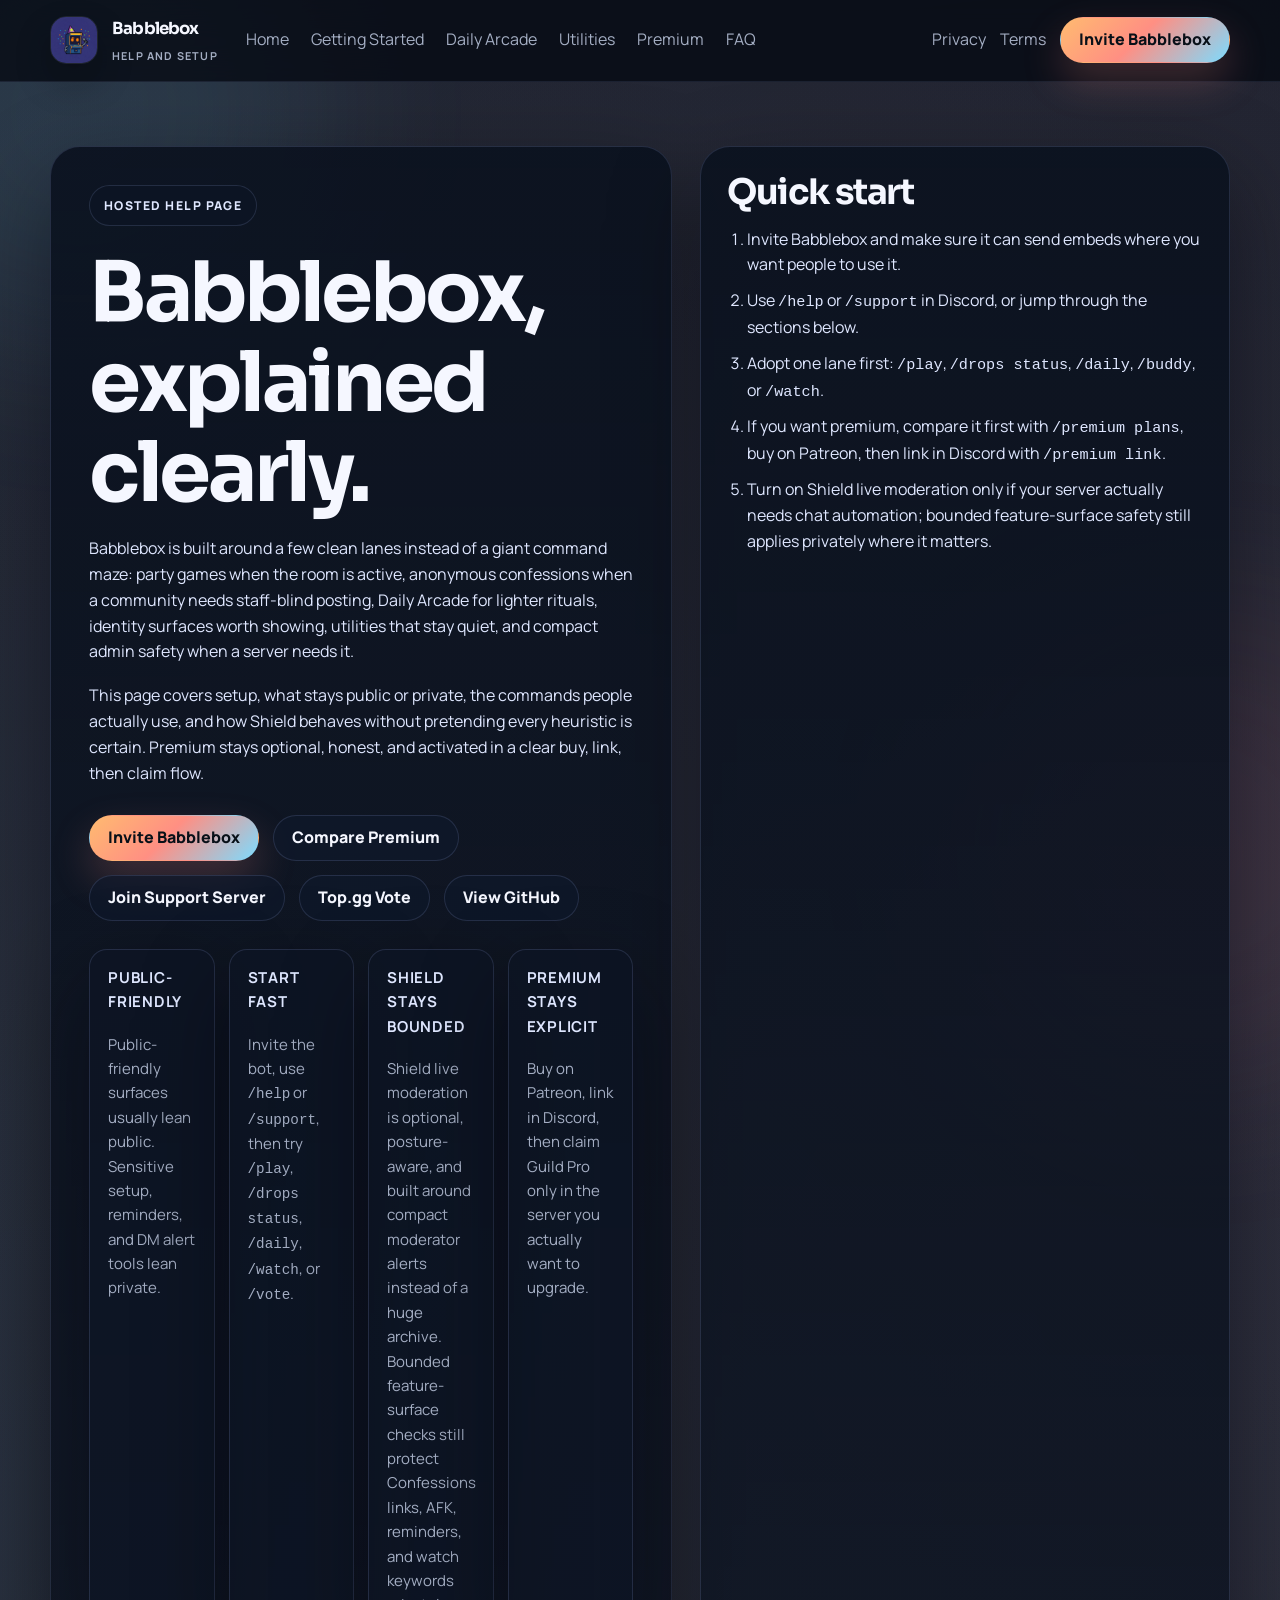
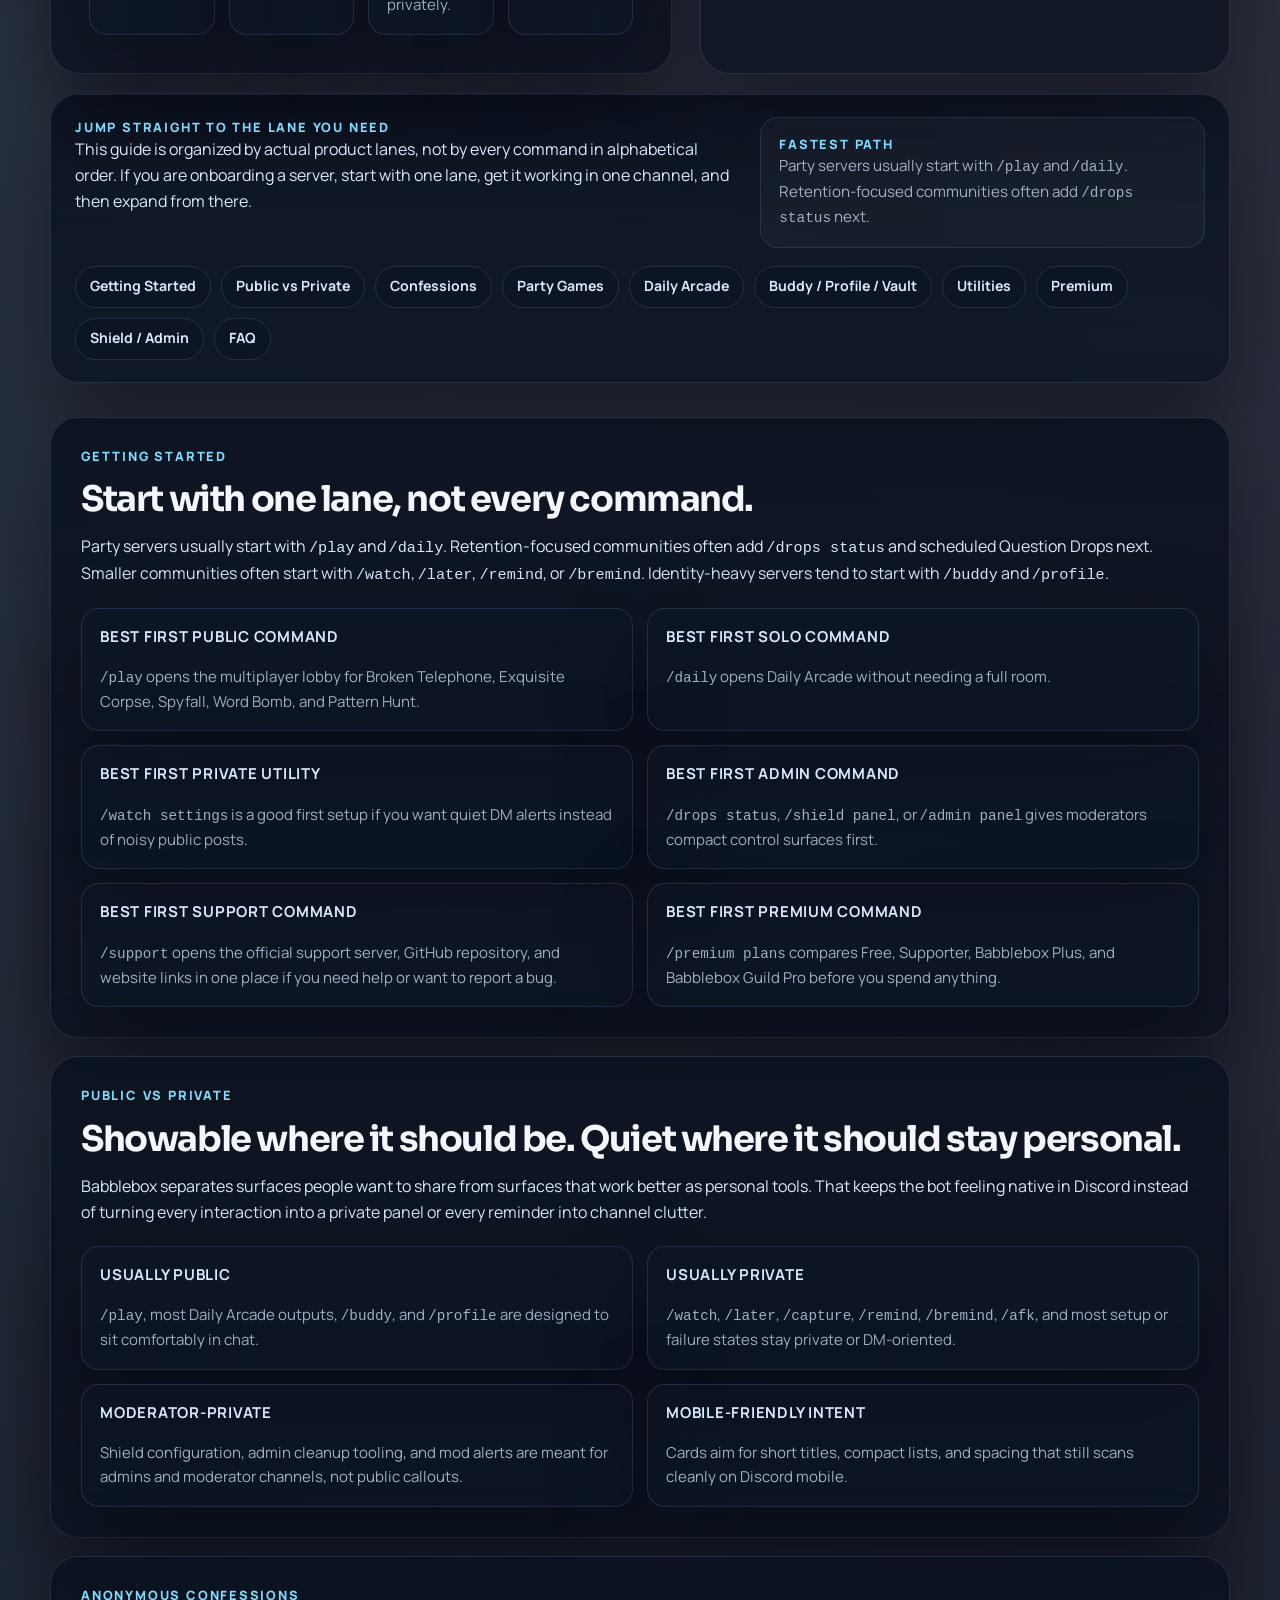
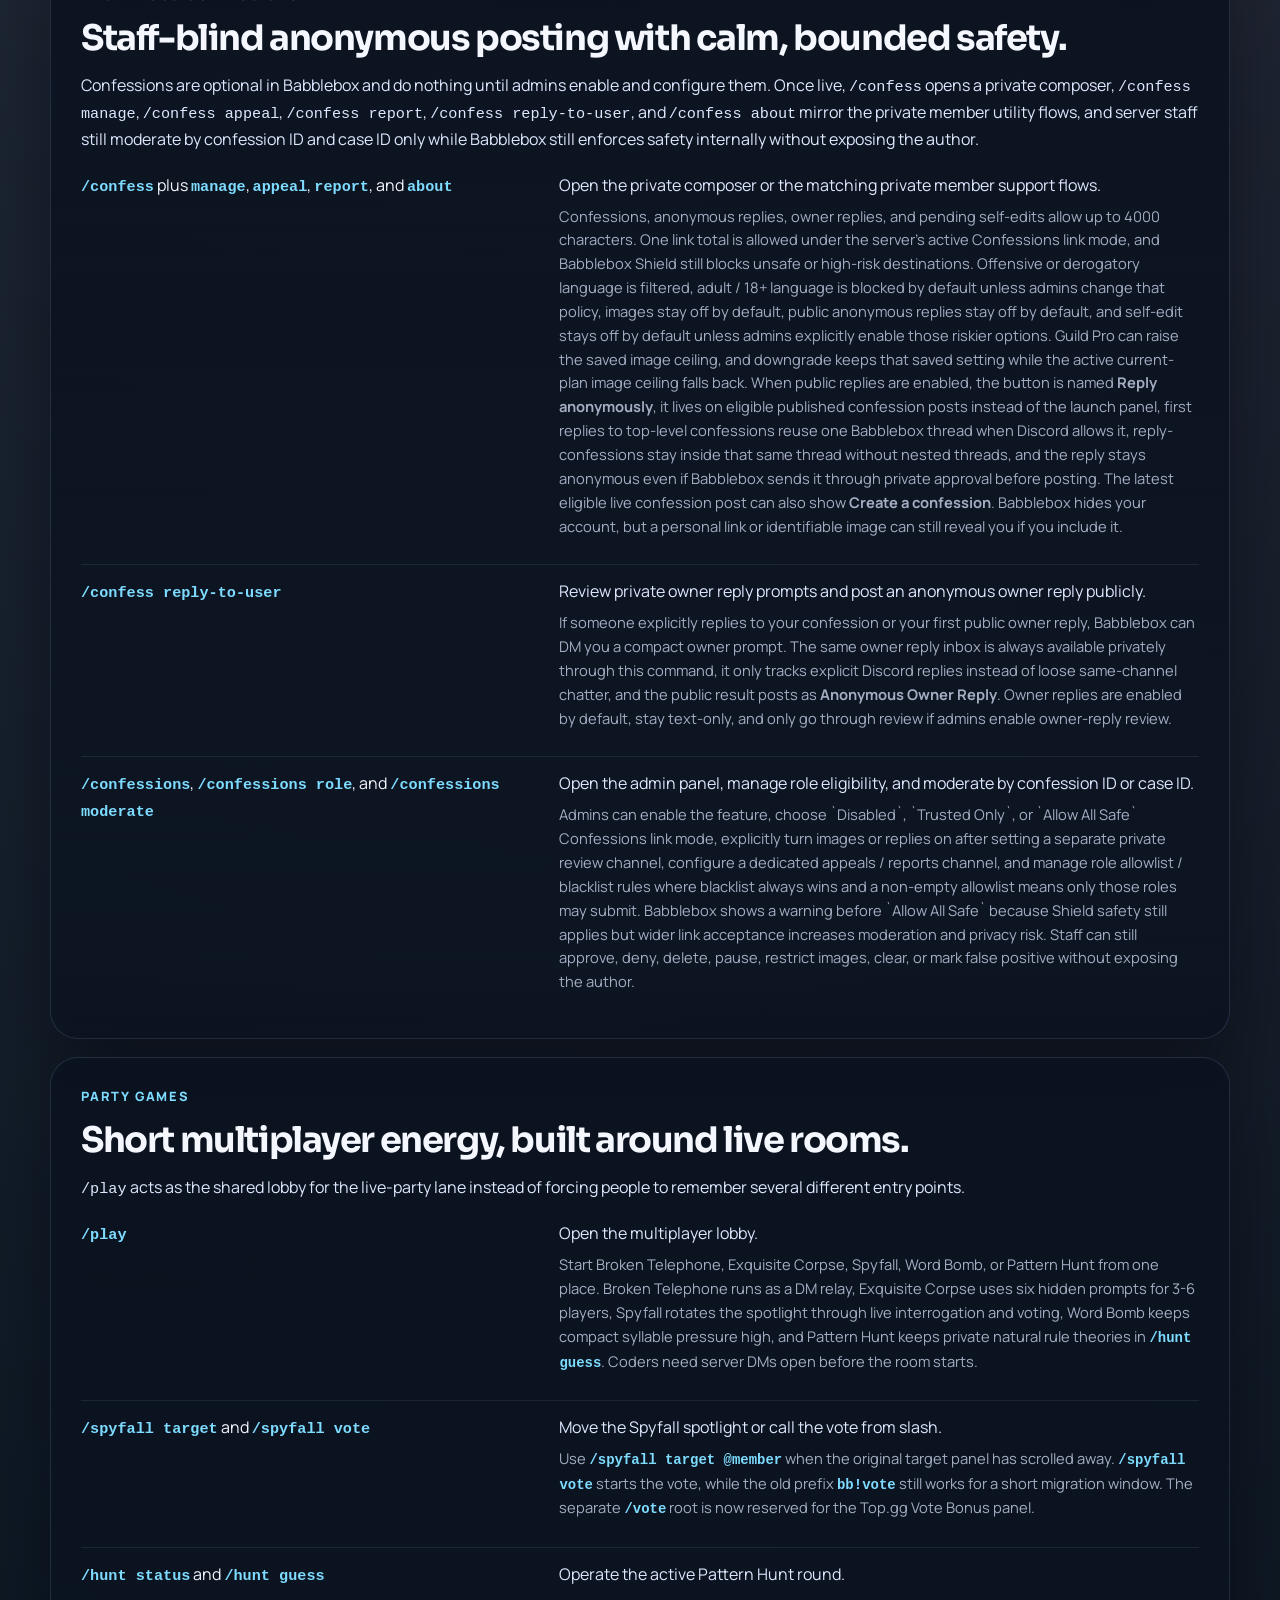
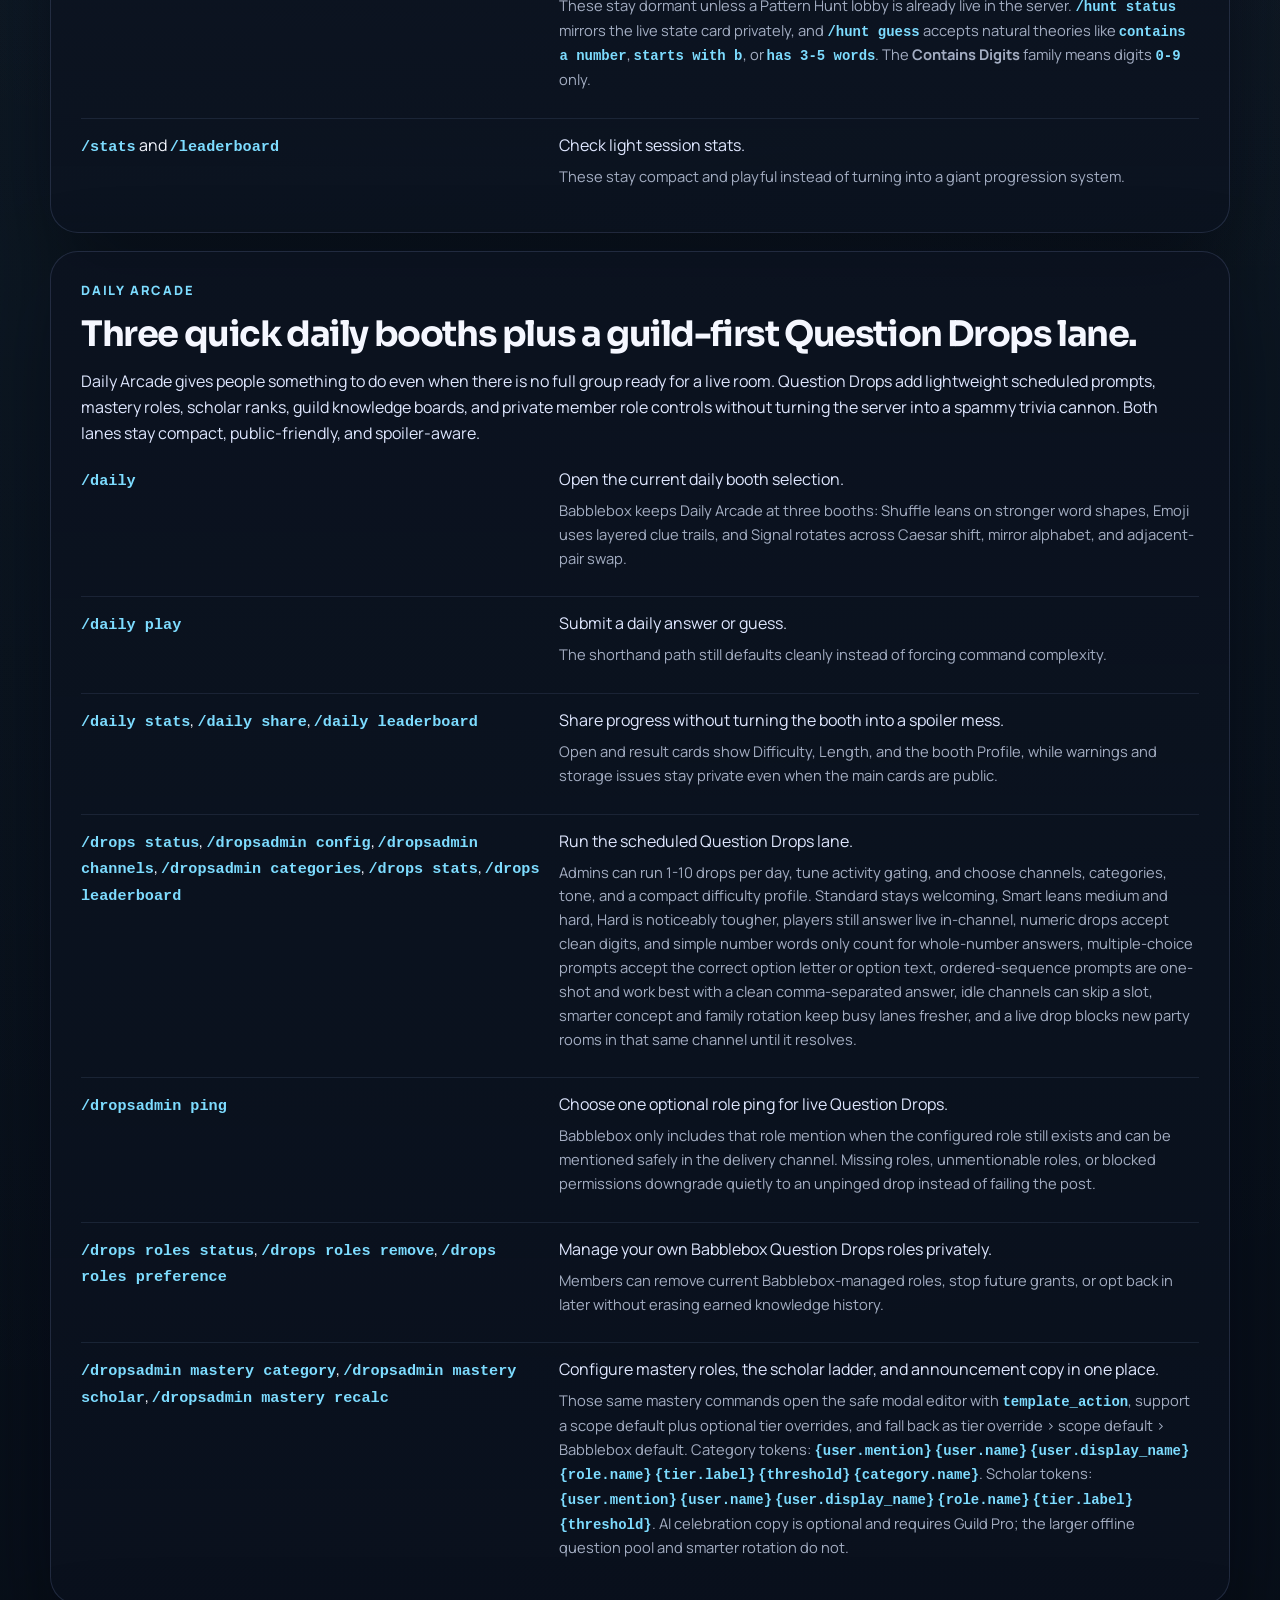
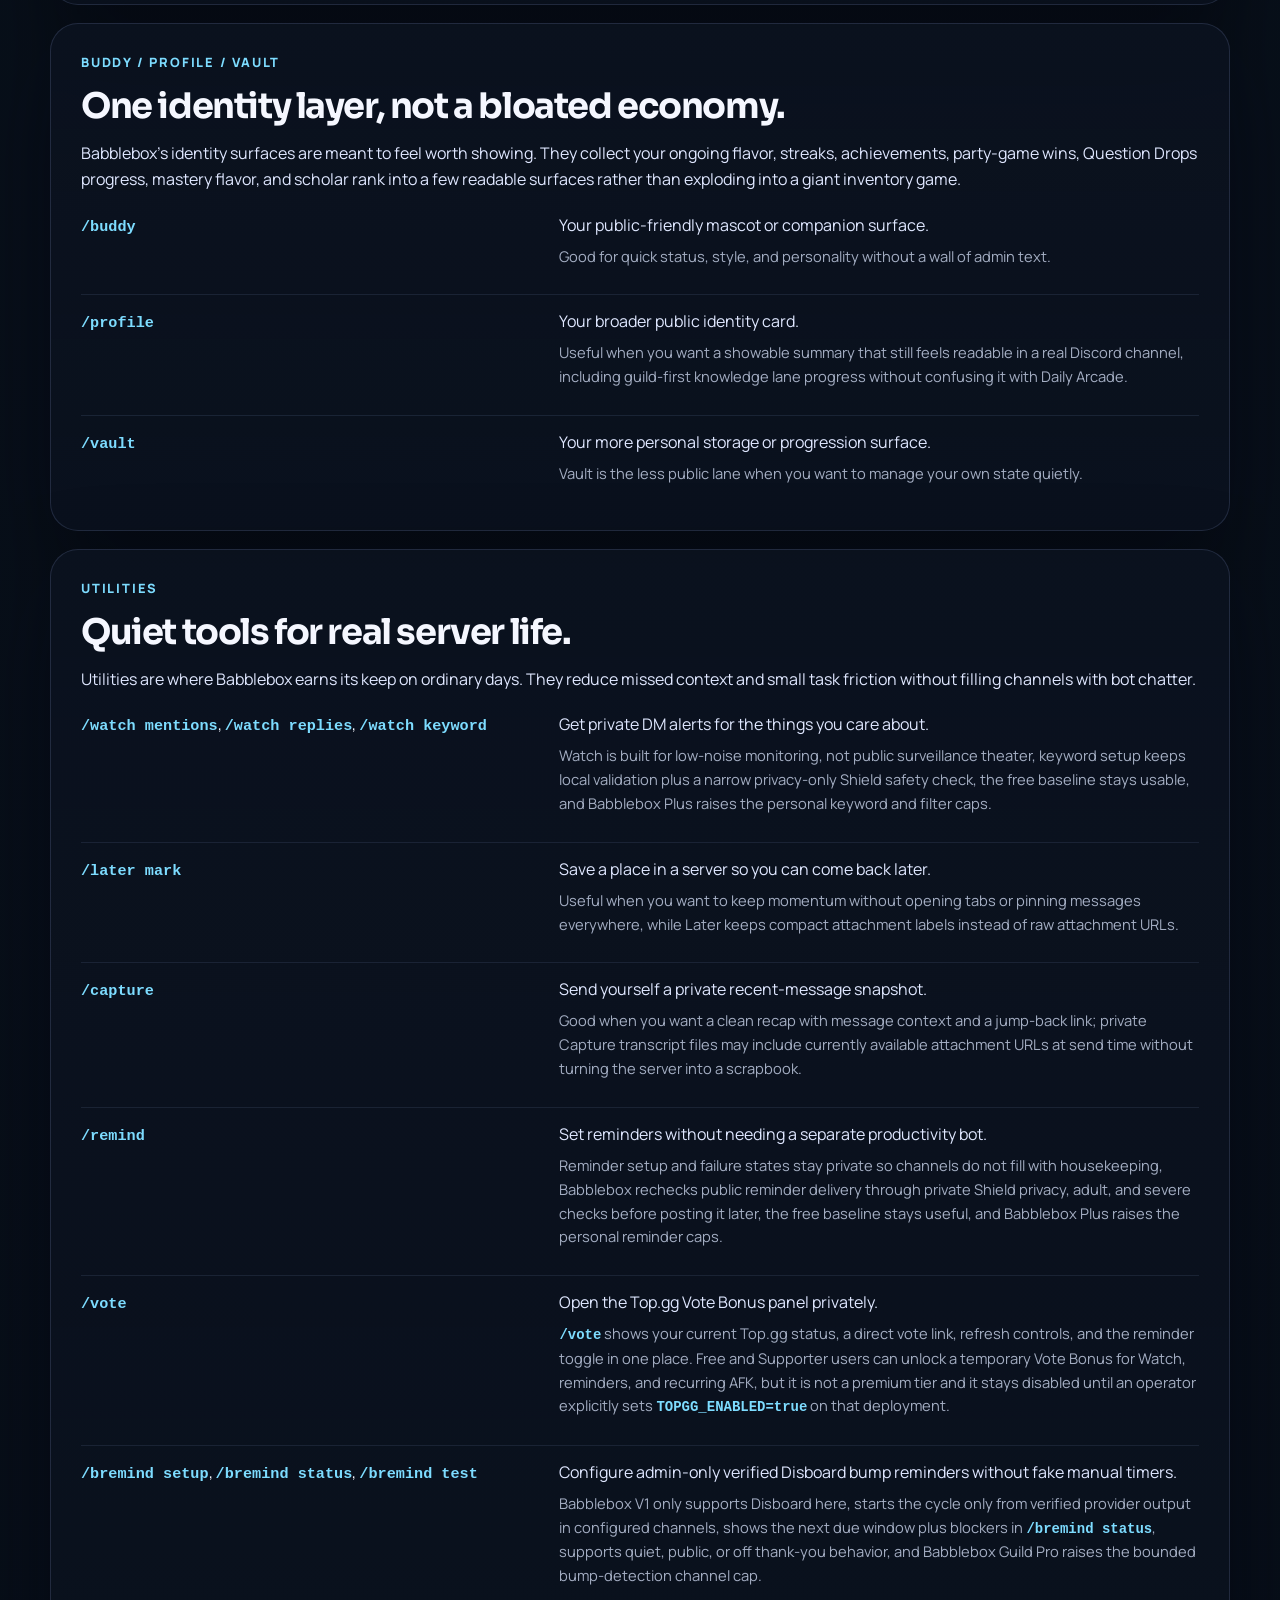
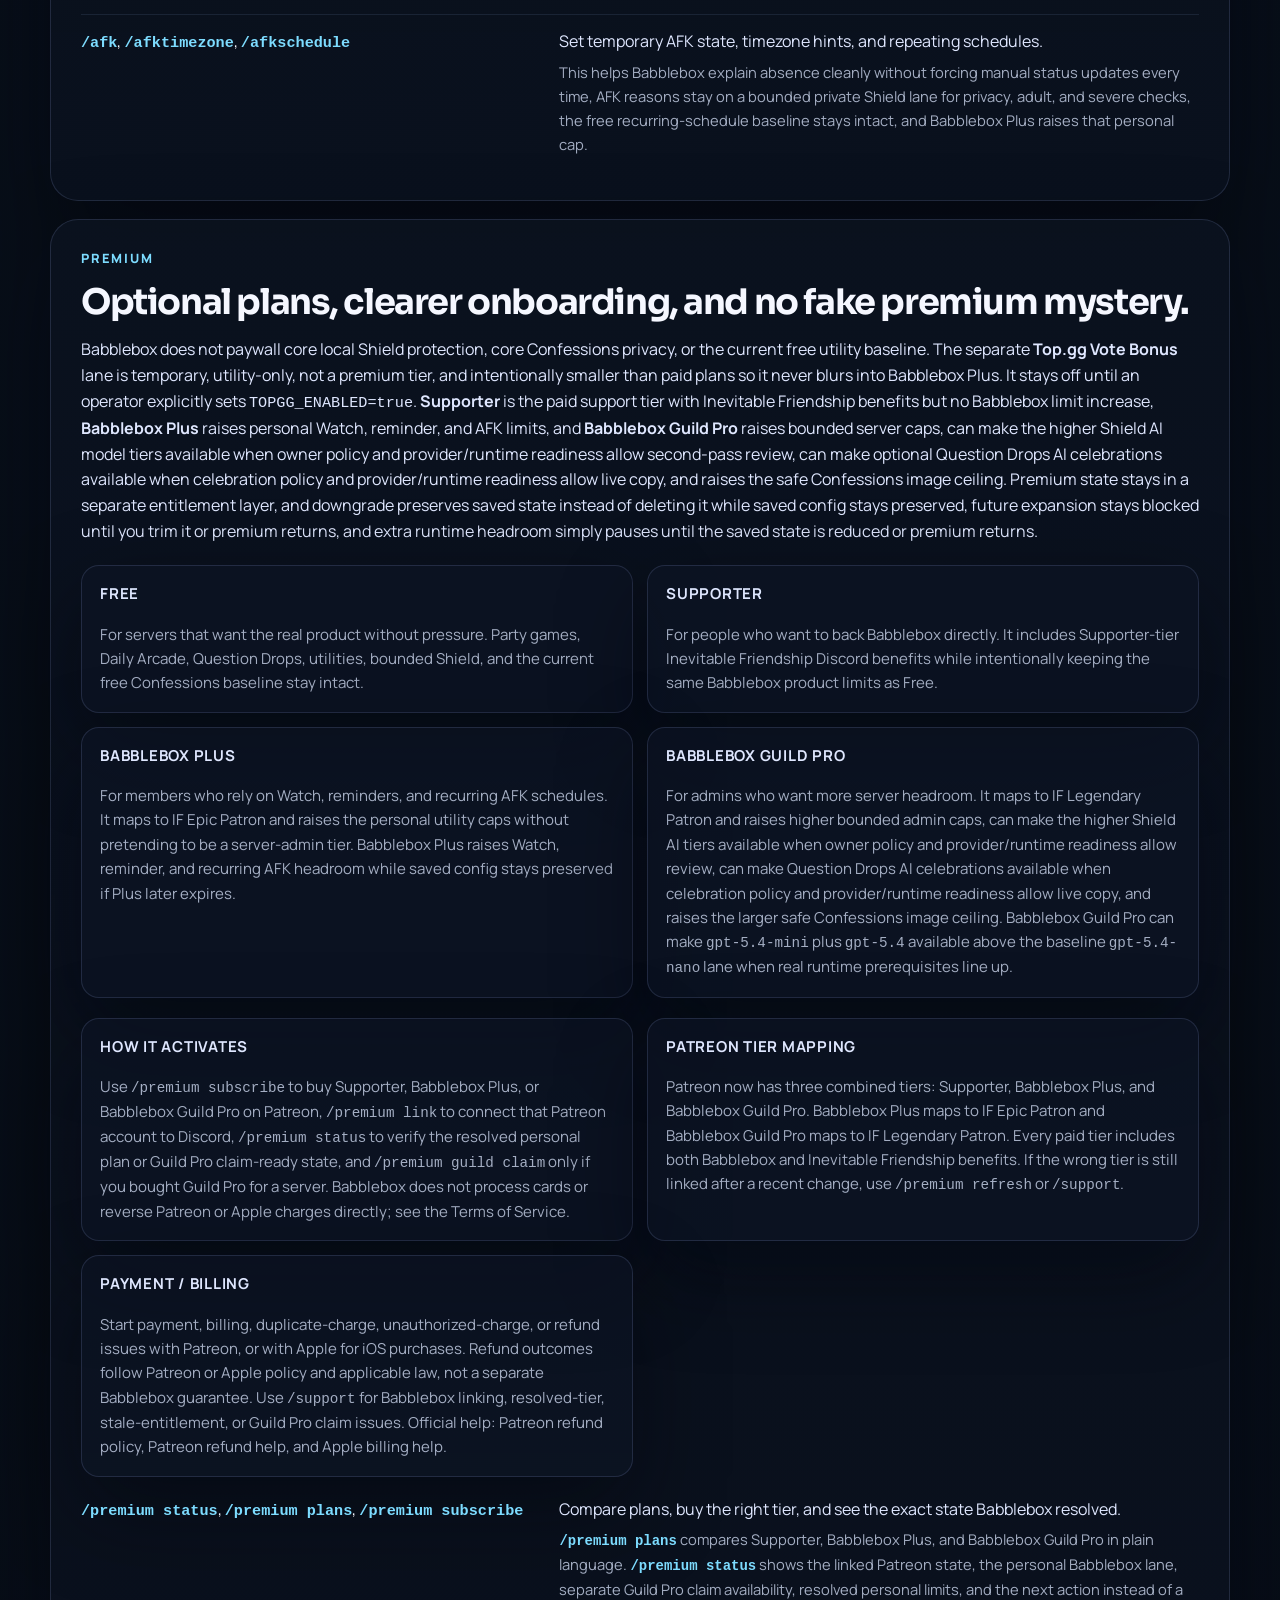
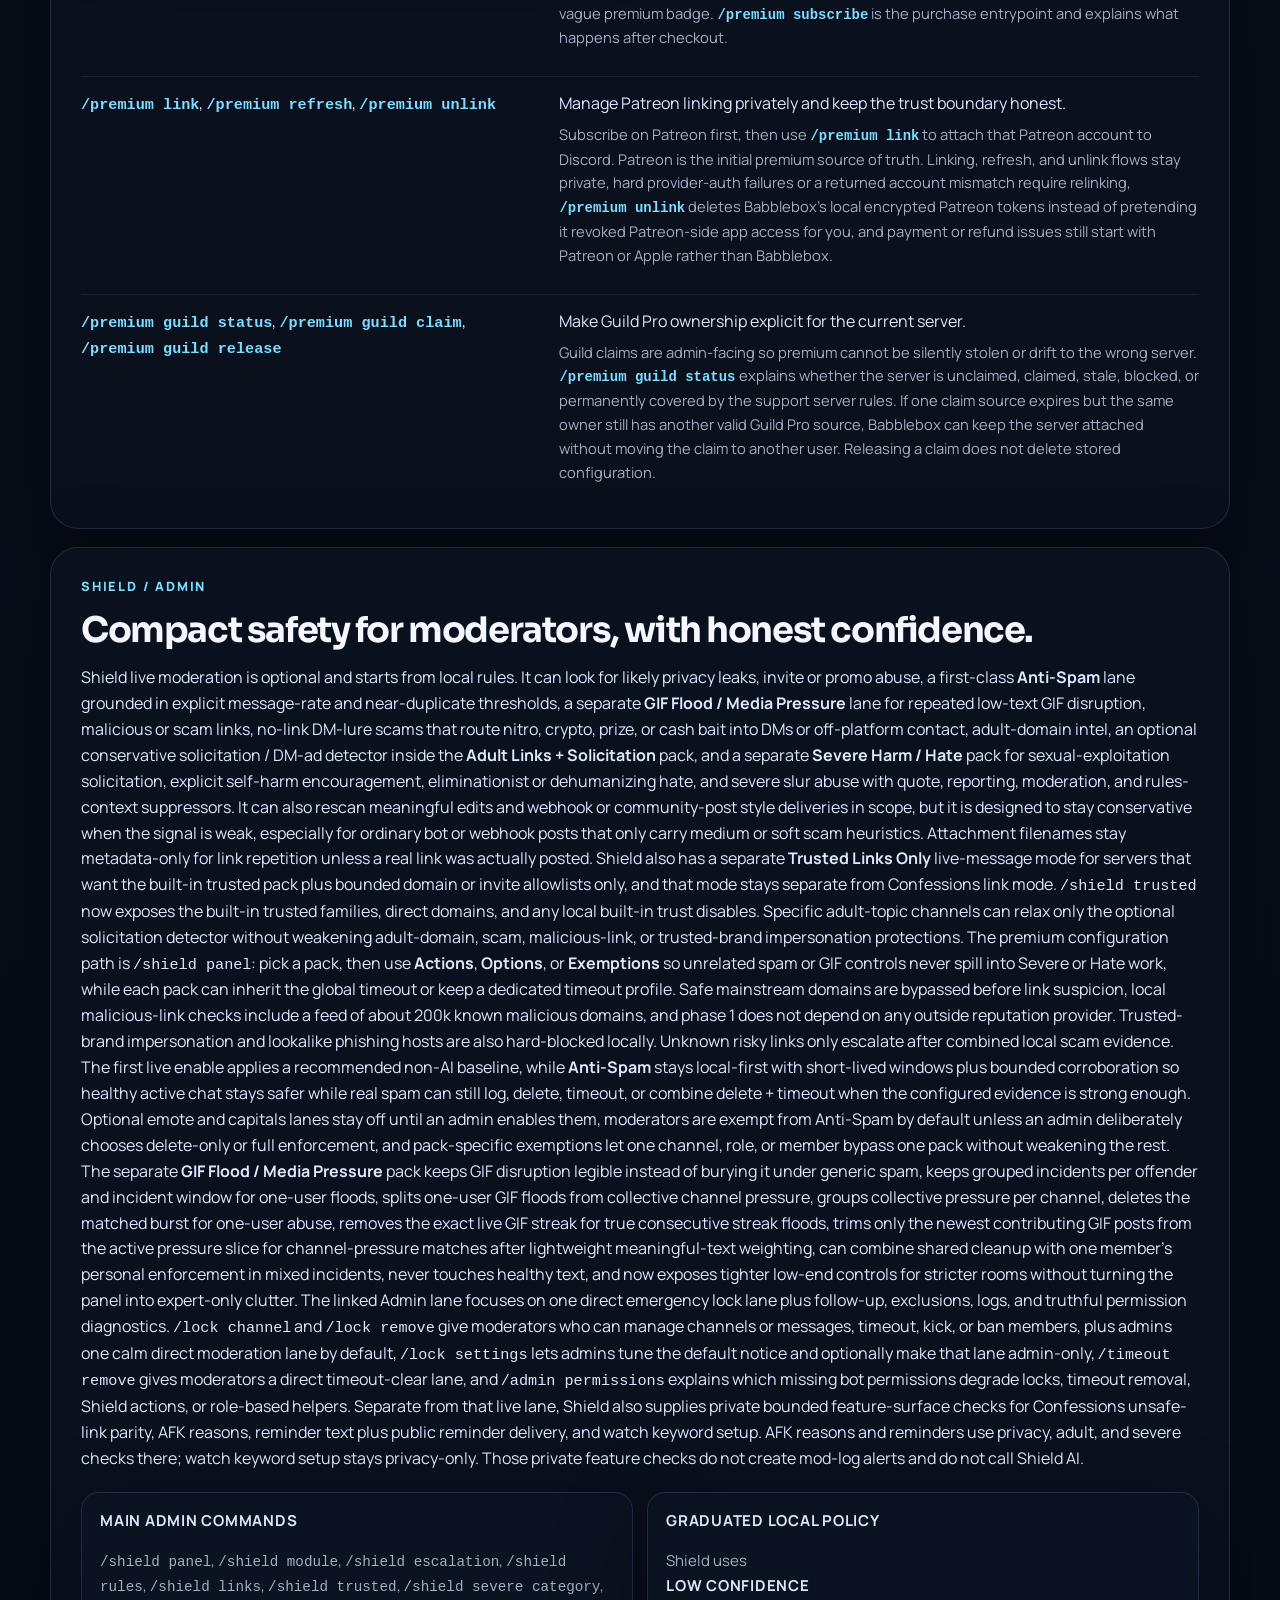
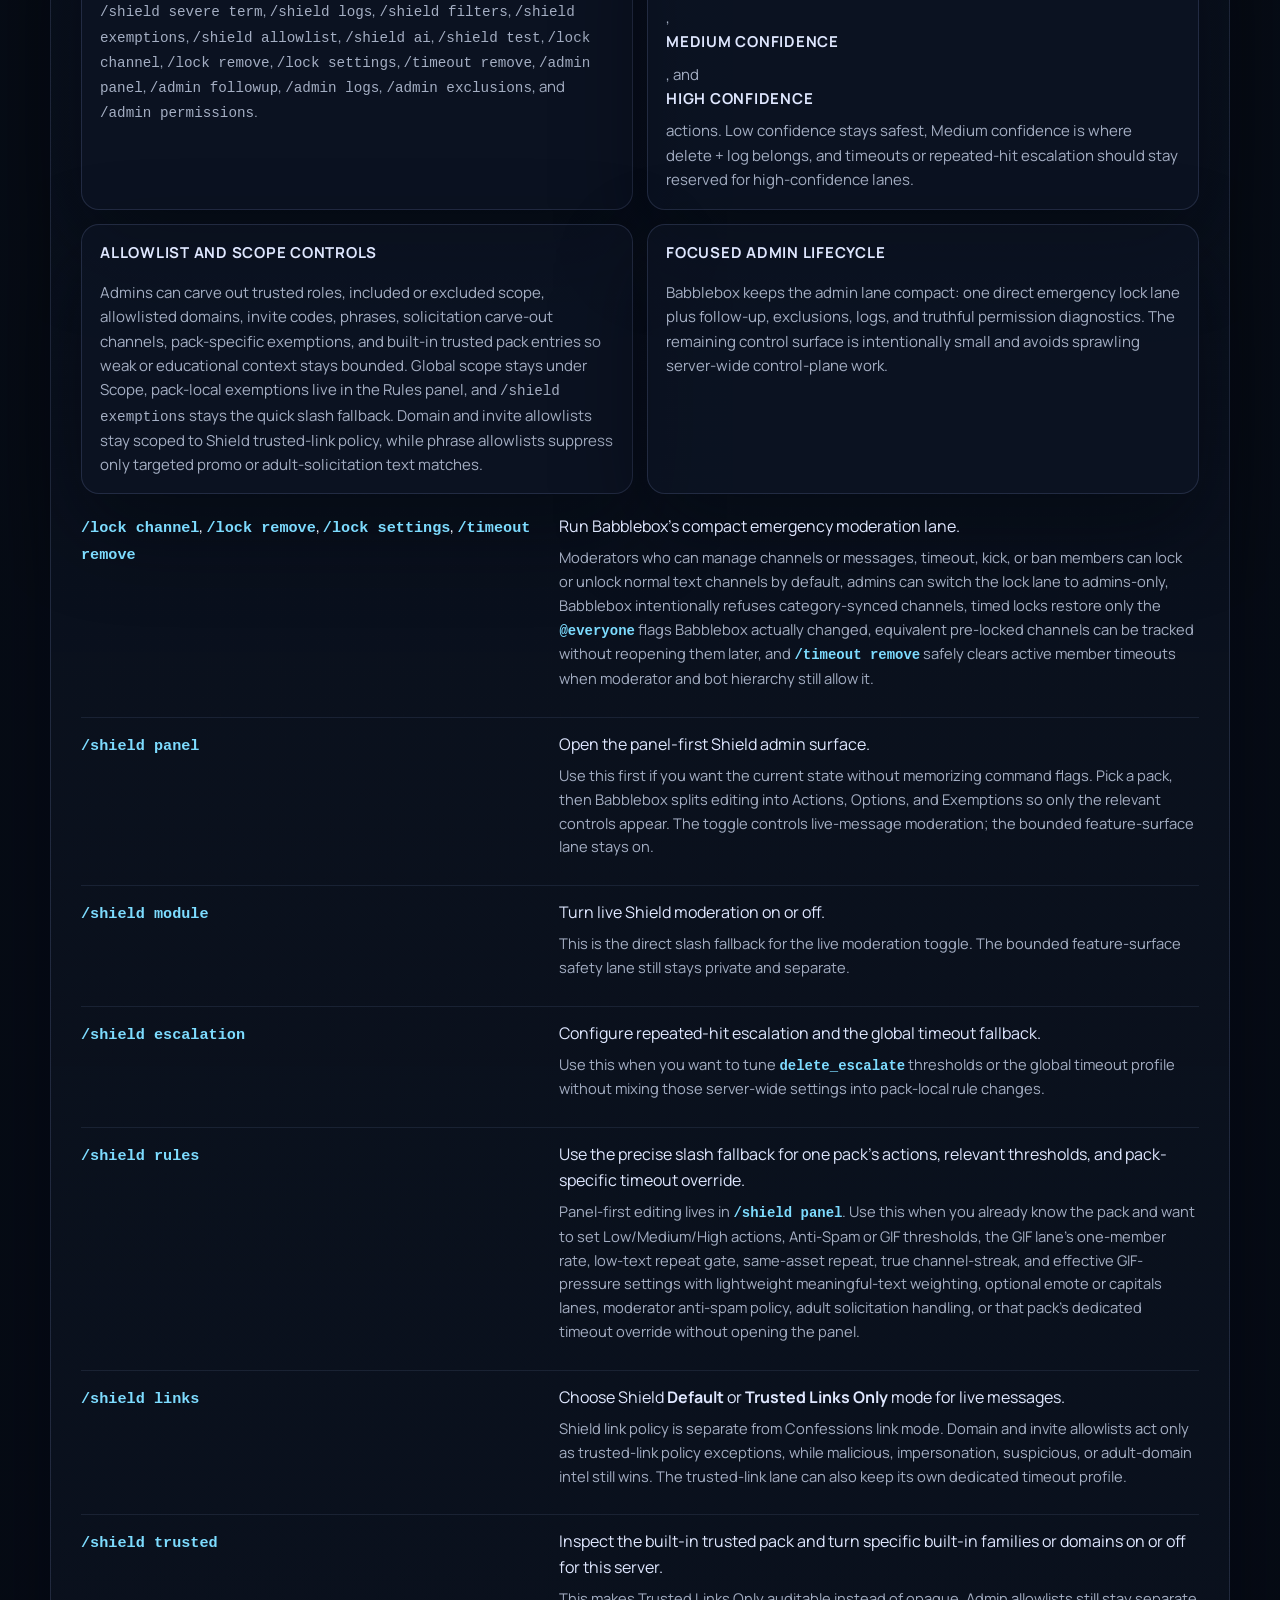
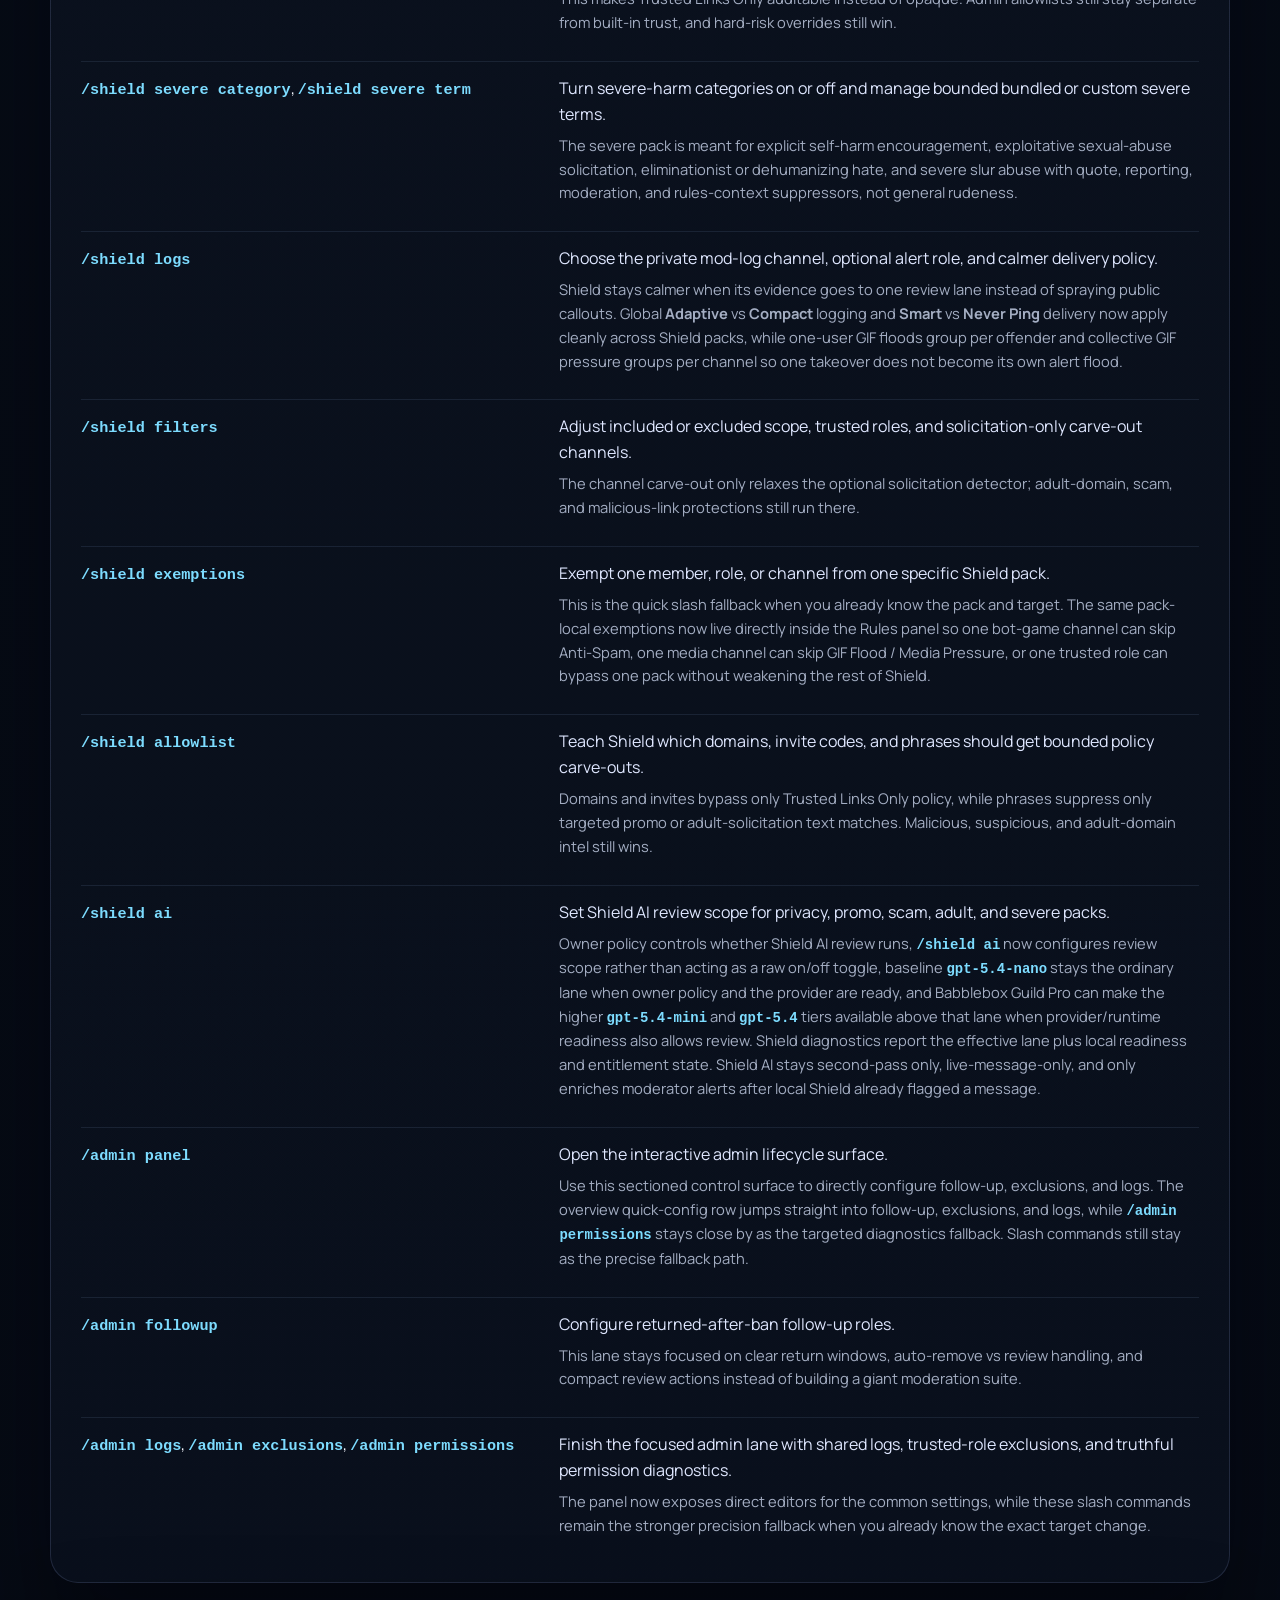
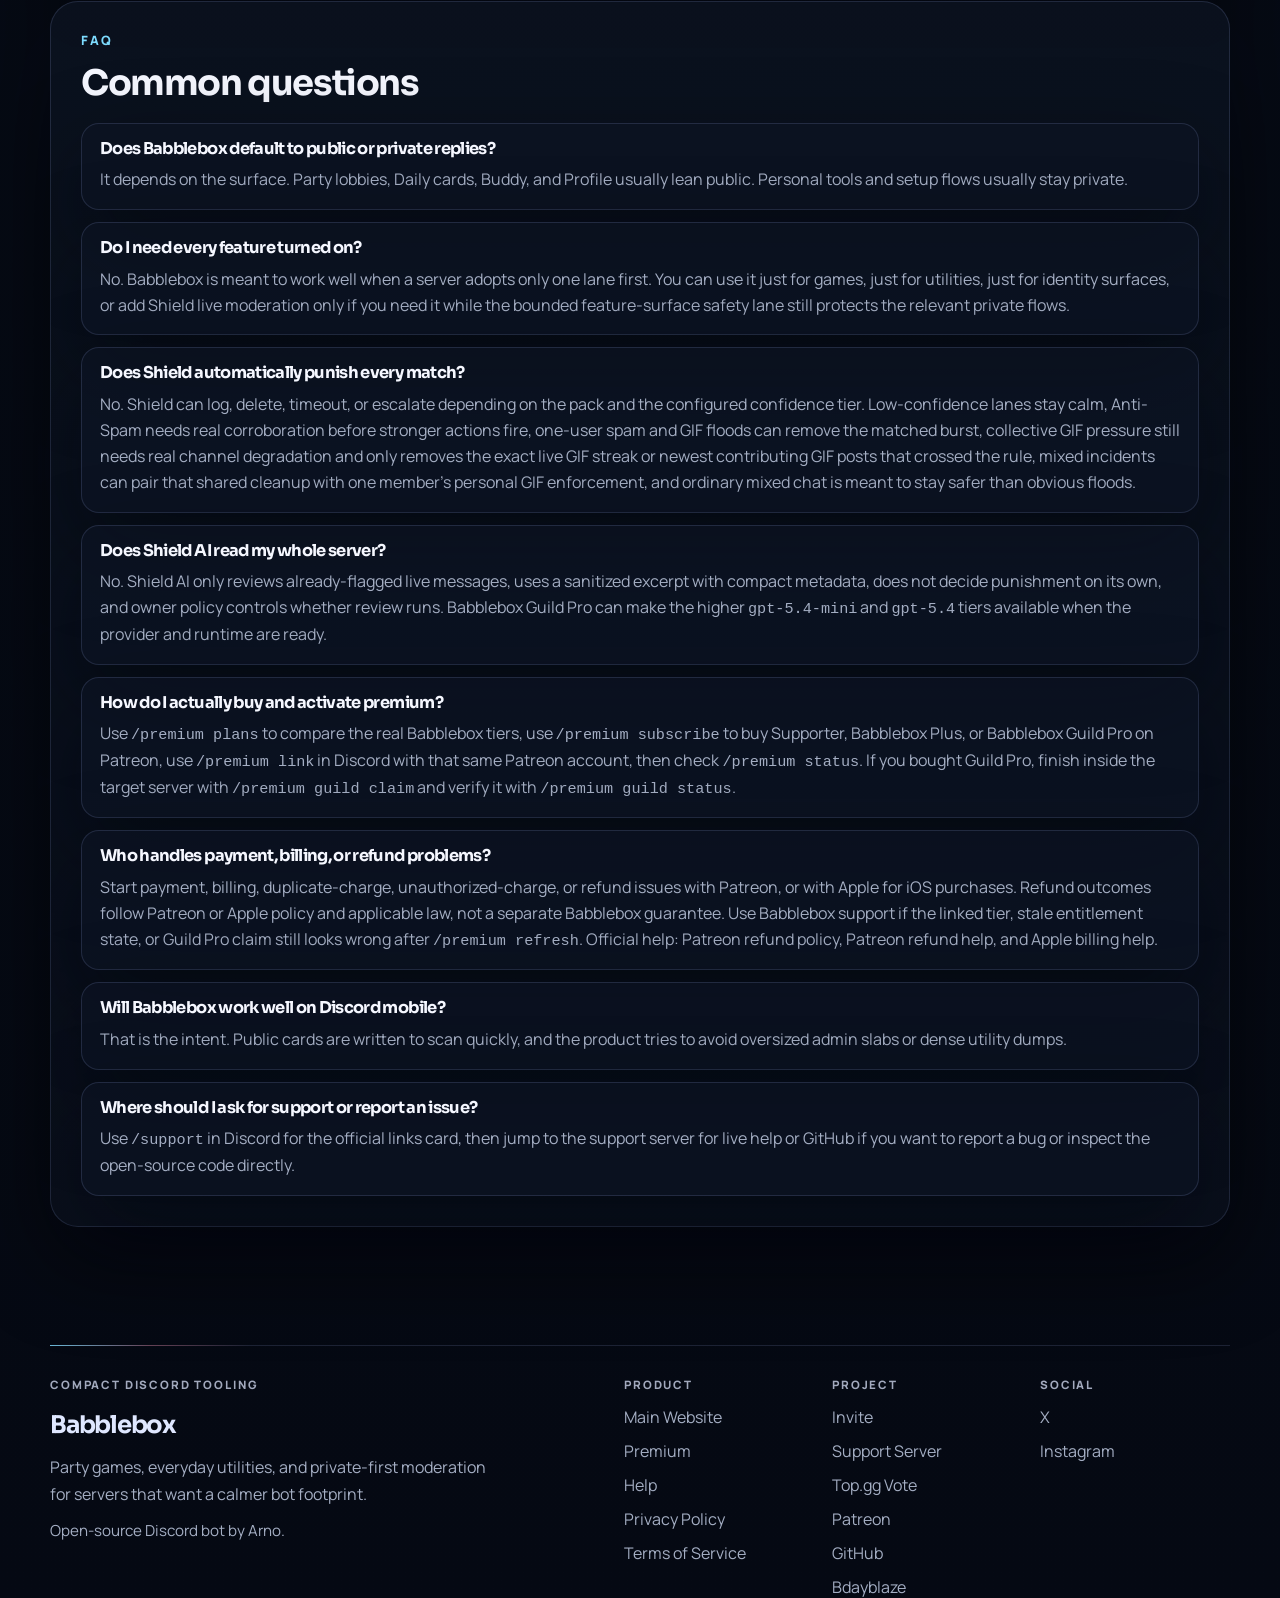
==== commit b85338e3: "Polish `/play` game UX, add `/spyfall target`, switch Pattern Hunt to a" ====
--- a/help.html
+++ b/help.html
@@ -751,9 +751,9 @@
             <h2>Short multiplayer energy, built around live rooms.</h2>
             <p><code>/play</code> acts as the shared lobby for the live-party lane instead of forcing people to remember several different entry points.</p>
             <div class="command-list">
-              <div class="command-row"><div><code>/play</code></div><div><p>Open the multiplayer lobby.</p><span>Start Broken Telephone, Exquisite Corpse, Spyfall, Word Bomb, or Pattern Hunt from one place. Broken Telephone runs as a DM relay, Exquisite Corpse hides every prompt until the stitched reveal, Spyfall rotates the spotlight through live interrogation and voting, Word Bomb keeps the syllable pressure high, and Pattern Hunt keeps private rule guesses in <code>/hunt guess</code>. Coders need server DMs open before the room starts.</span></div></div>
-              <div class="command-row"><div><code>/spyfall vote</code></div><div><p>Call the Spyfall vote from slash.</p><span>Spyfall now lives under <code>/spyfall vote</code> on slash while the old prefix <code>bb!vote</code> still works for a short migration window. The separate <code>/vote</code> root is now reserved for the Top.gg Vote Bonus panel.</span></div></div>
-              <div class="command-row"><div><code>/hunt status</code> and <code>/hunt guess</code></div><div><p>Operate the active Pattern Hunt round.</p><span>These stay dormant unless a Pattern Hunt lobby is already live in the server. <code>/hunt status</code> mirrors the live state card privately, and <code>/hunt guess</code> is built for 1-3 clean rule families that stay private while the public chat keeps reading the clues. The <strong>Contains Digits</strong> guess family means digits <code>0-9</code> only, and slash is the cleanest way to submit multi-family theories.</span></div></div>
+              <div class="command-row"><div><code>/play</code></div><div><p>Open the multiplayer lobby.</p><span>Start Broken Telephone, Exquisite Corpse, Spyfall, Word Bomb, or Pattern Hunt from one place. Broken Telephone runs as a DM relay, Exquisite Corpse uses six hidden prompts for 3-6 players, Spyfall rotates the spotlight through live interrogation and voting, Word Bomb keeps compact syllable pressure high, and Pattern Hunt keeps private natural rule theories in <code>/hunt guess</code>. Coders need server DMs open before the room starts.</span></div></div>
+              <div class="command-row"><div><code>/spyfall target</code> and <code>/spyfall vote</code></div><div><p>Move the Spyfall spotlight or call the vote from slash.</p><span>Use <code>/spyfall target @member</code> when the original target panel has scrolled away. <code>/spyfall vote</code> starts the vote, while the old prefix <code>bb!vote</code> still works for a short migration window. The separate <code>/vote</code> root is now reserved for the Top.gg Vote Bonus panel.</span></div></div>
+              <div class="command-row"><div><code>/hunt status</code> and <code>/hunt guess</code></div><div><p>Operate the active Pattern Hunt round.</p><span>These stay dormant unless a Pattern Hunt lobby is already live in the server. <code>/hunt status</code> mirrors the live state card privately, and <code>/hunt guess</code> accepts natural theories like <code>contains a number</code>, <code>starts with b</code>, or <code>has 3-5 words</code>. The <strong>Contains Digits</strong> family means digits <code>0-9</code> only.</span></div></div>
               <div class="command-row"><div><code>/stats</code> and <code>/leaderboard</code></div><div><p>Check light session stats.</p><span>These stay compact and playful instead of turning into a giant progression system.</span></div></div>
             </div>
           </section>
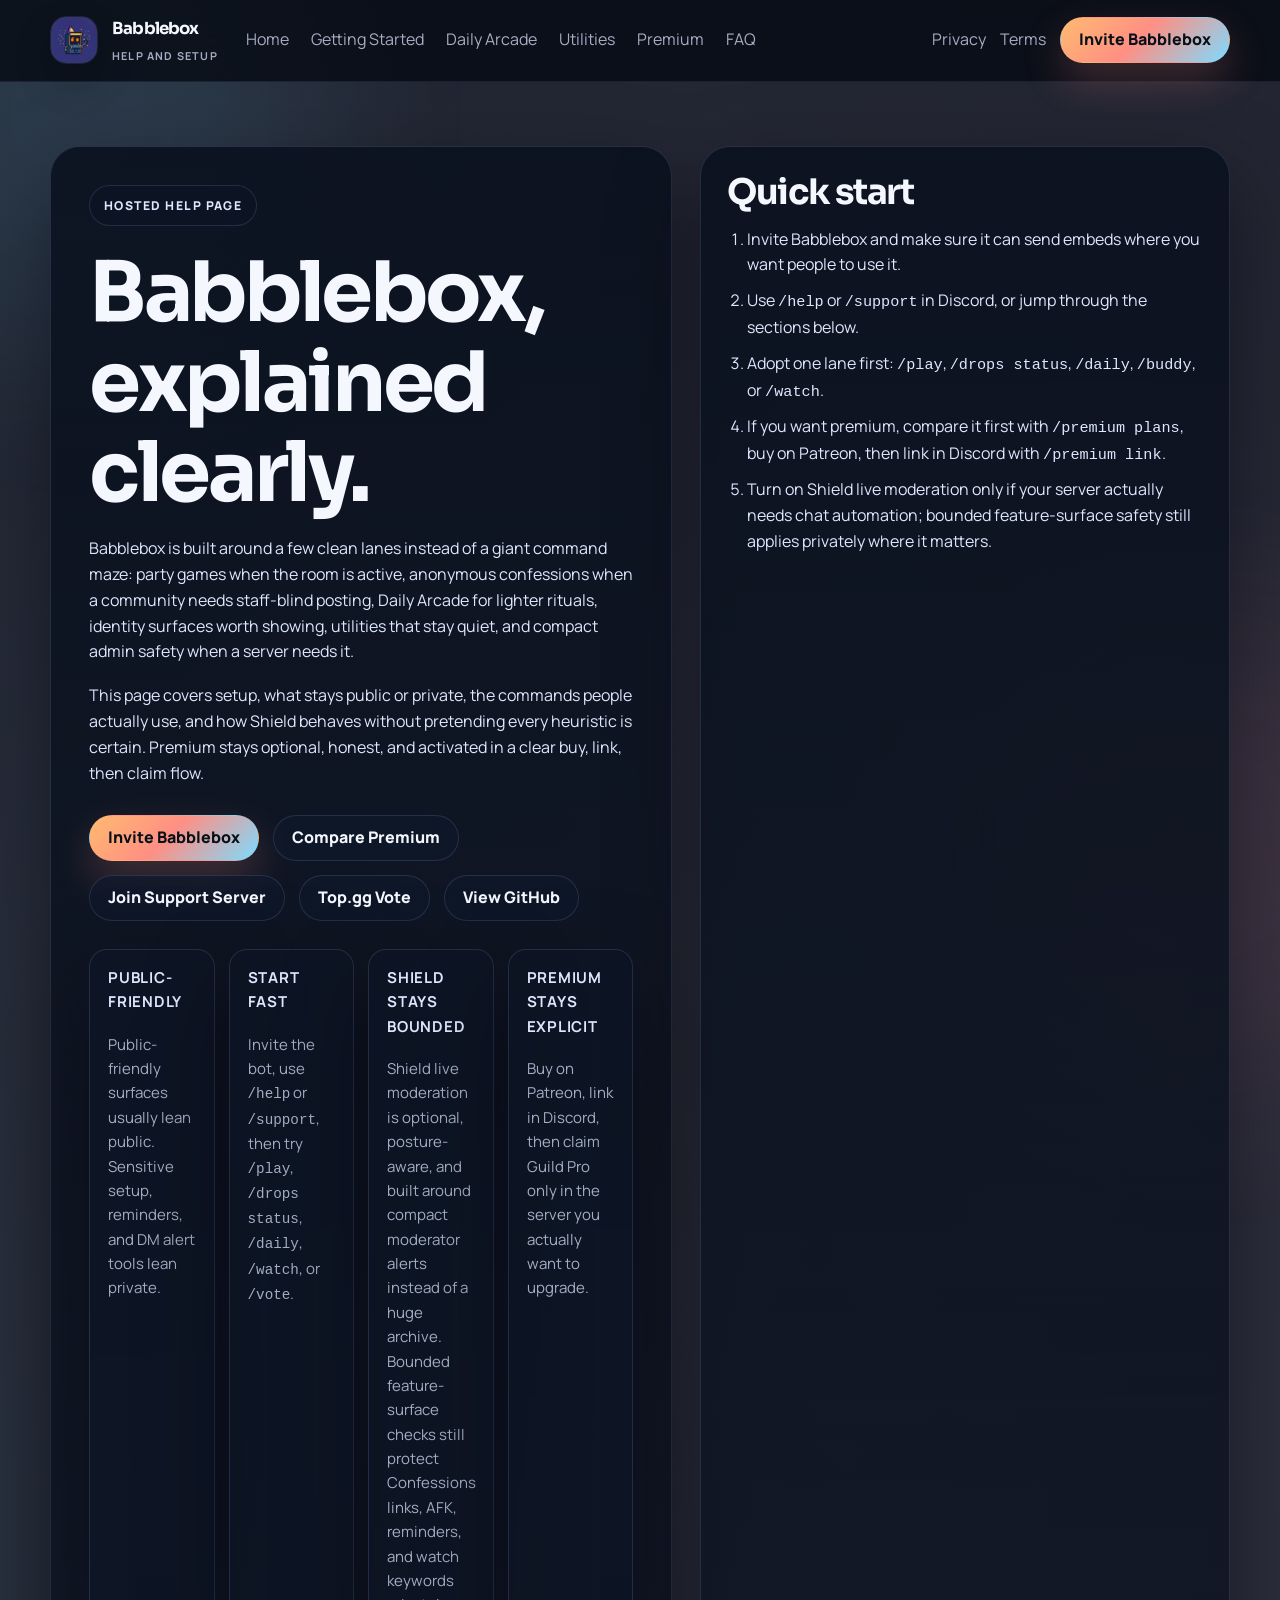
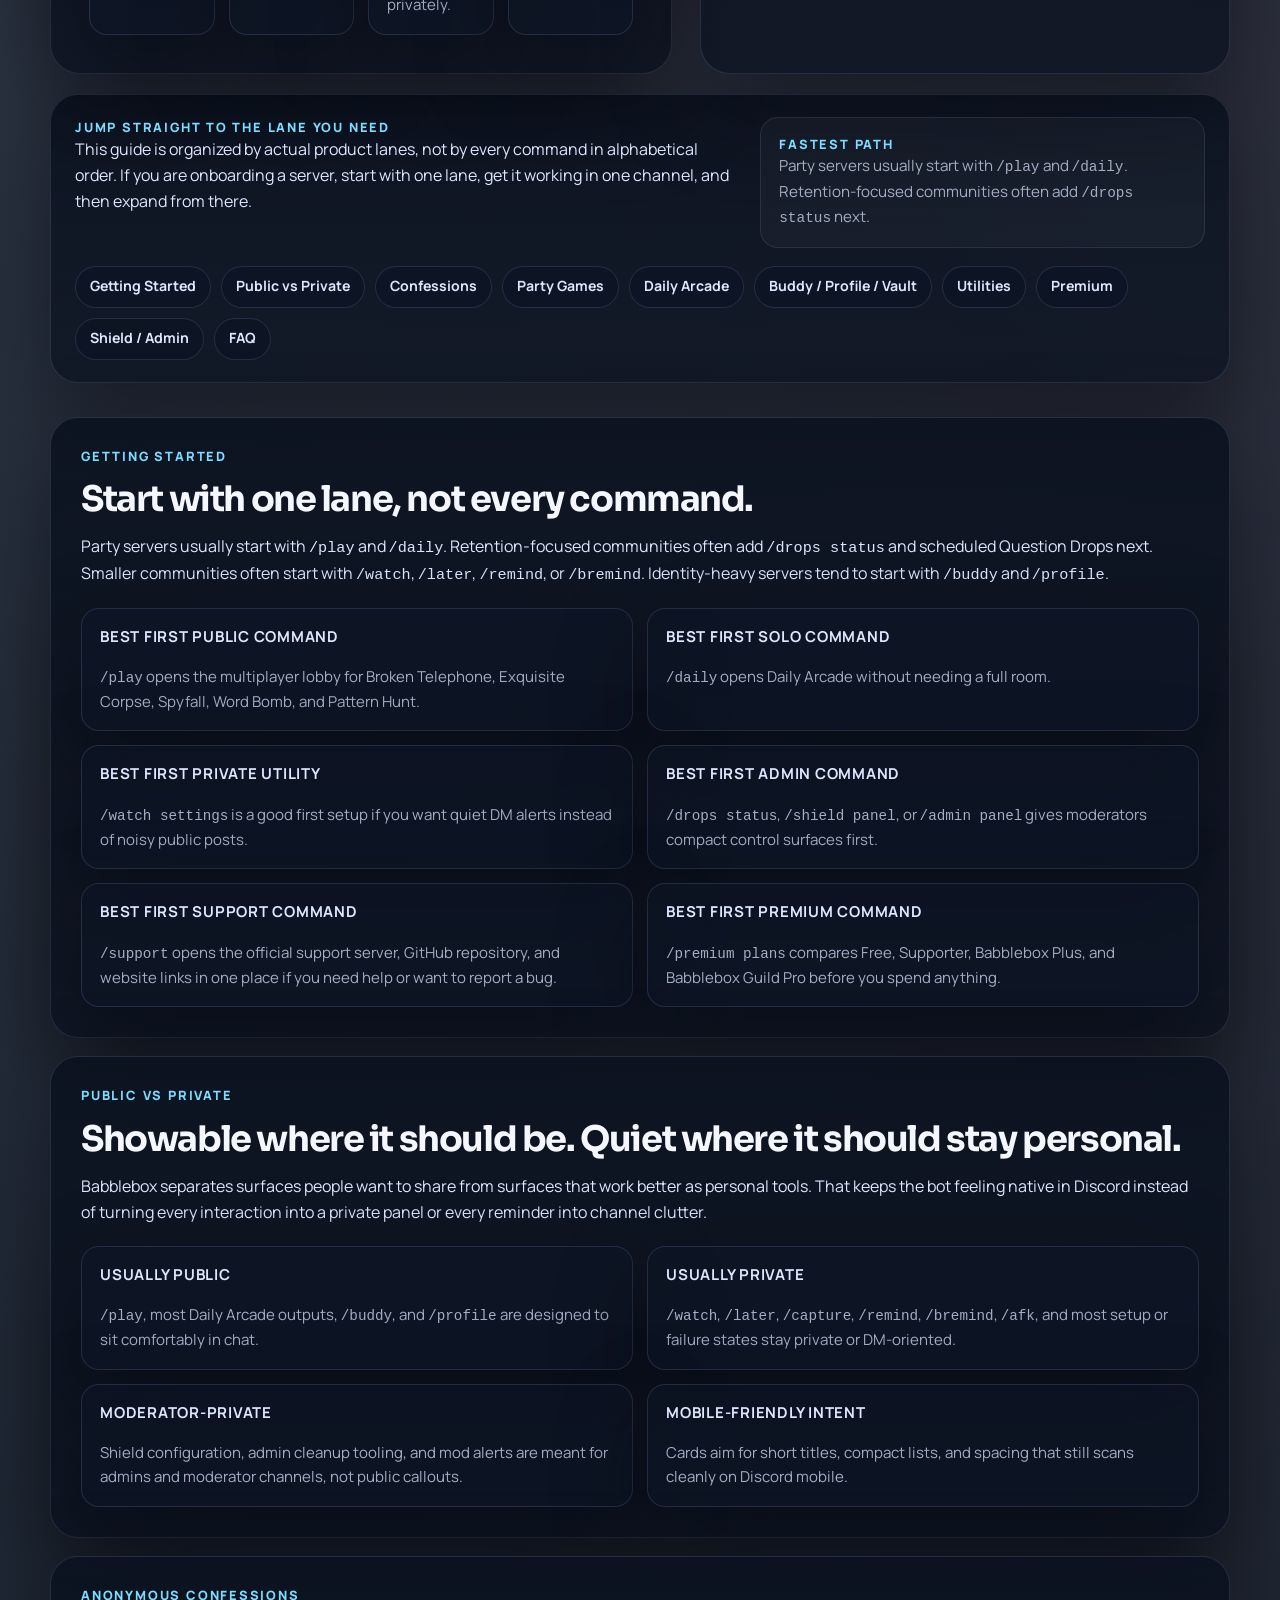
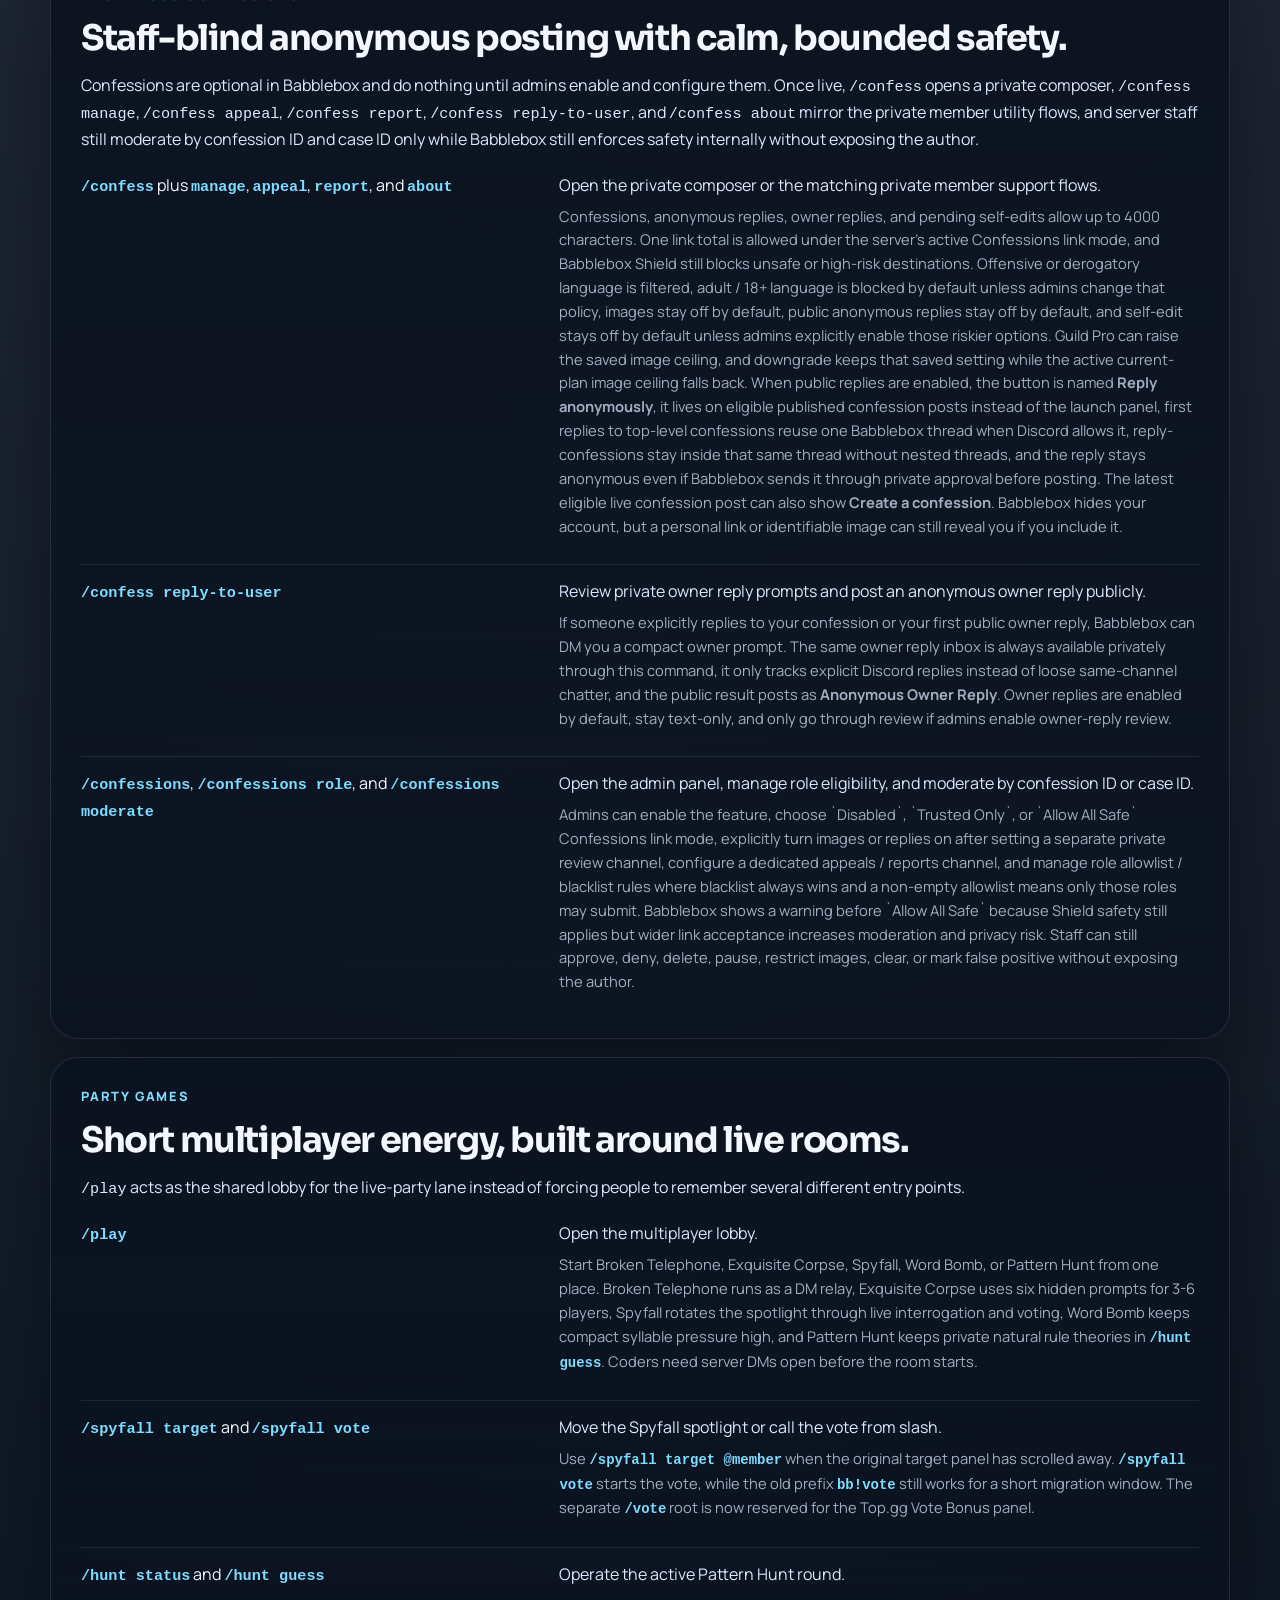
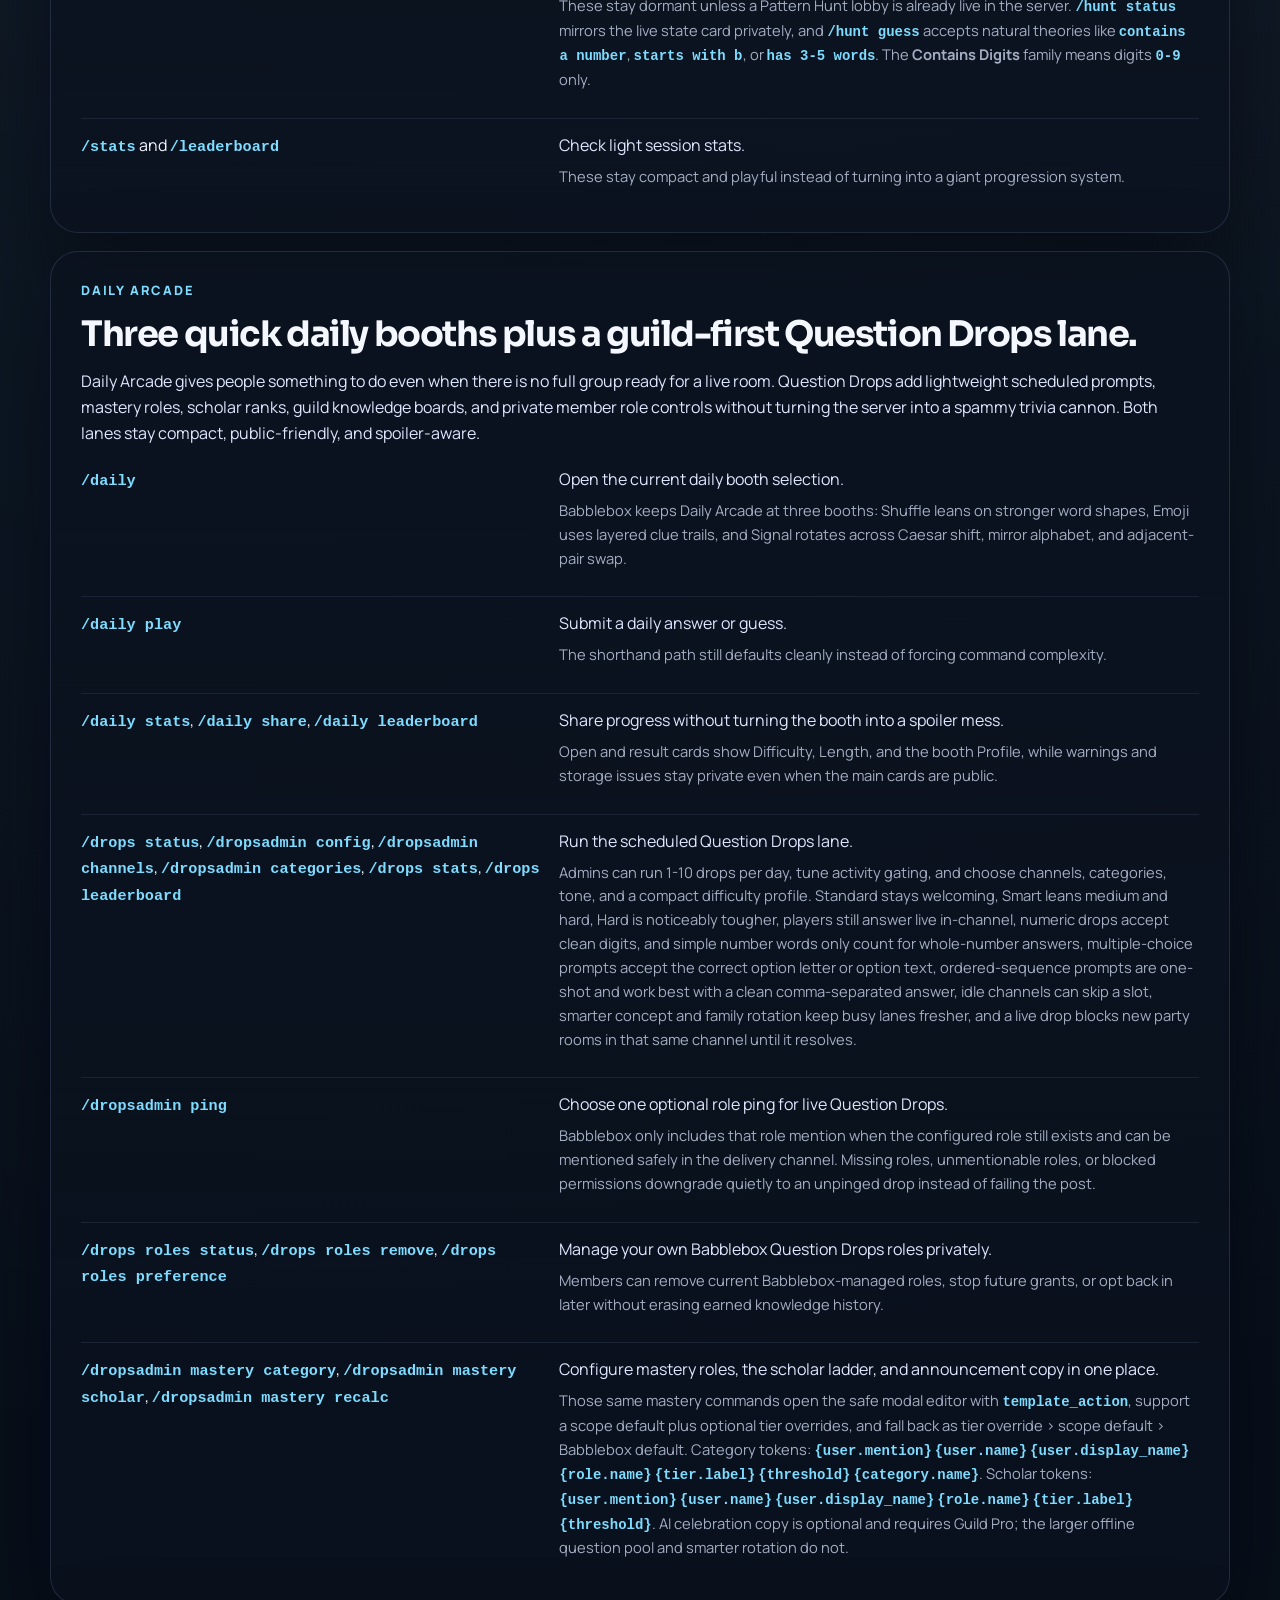
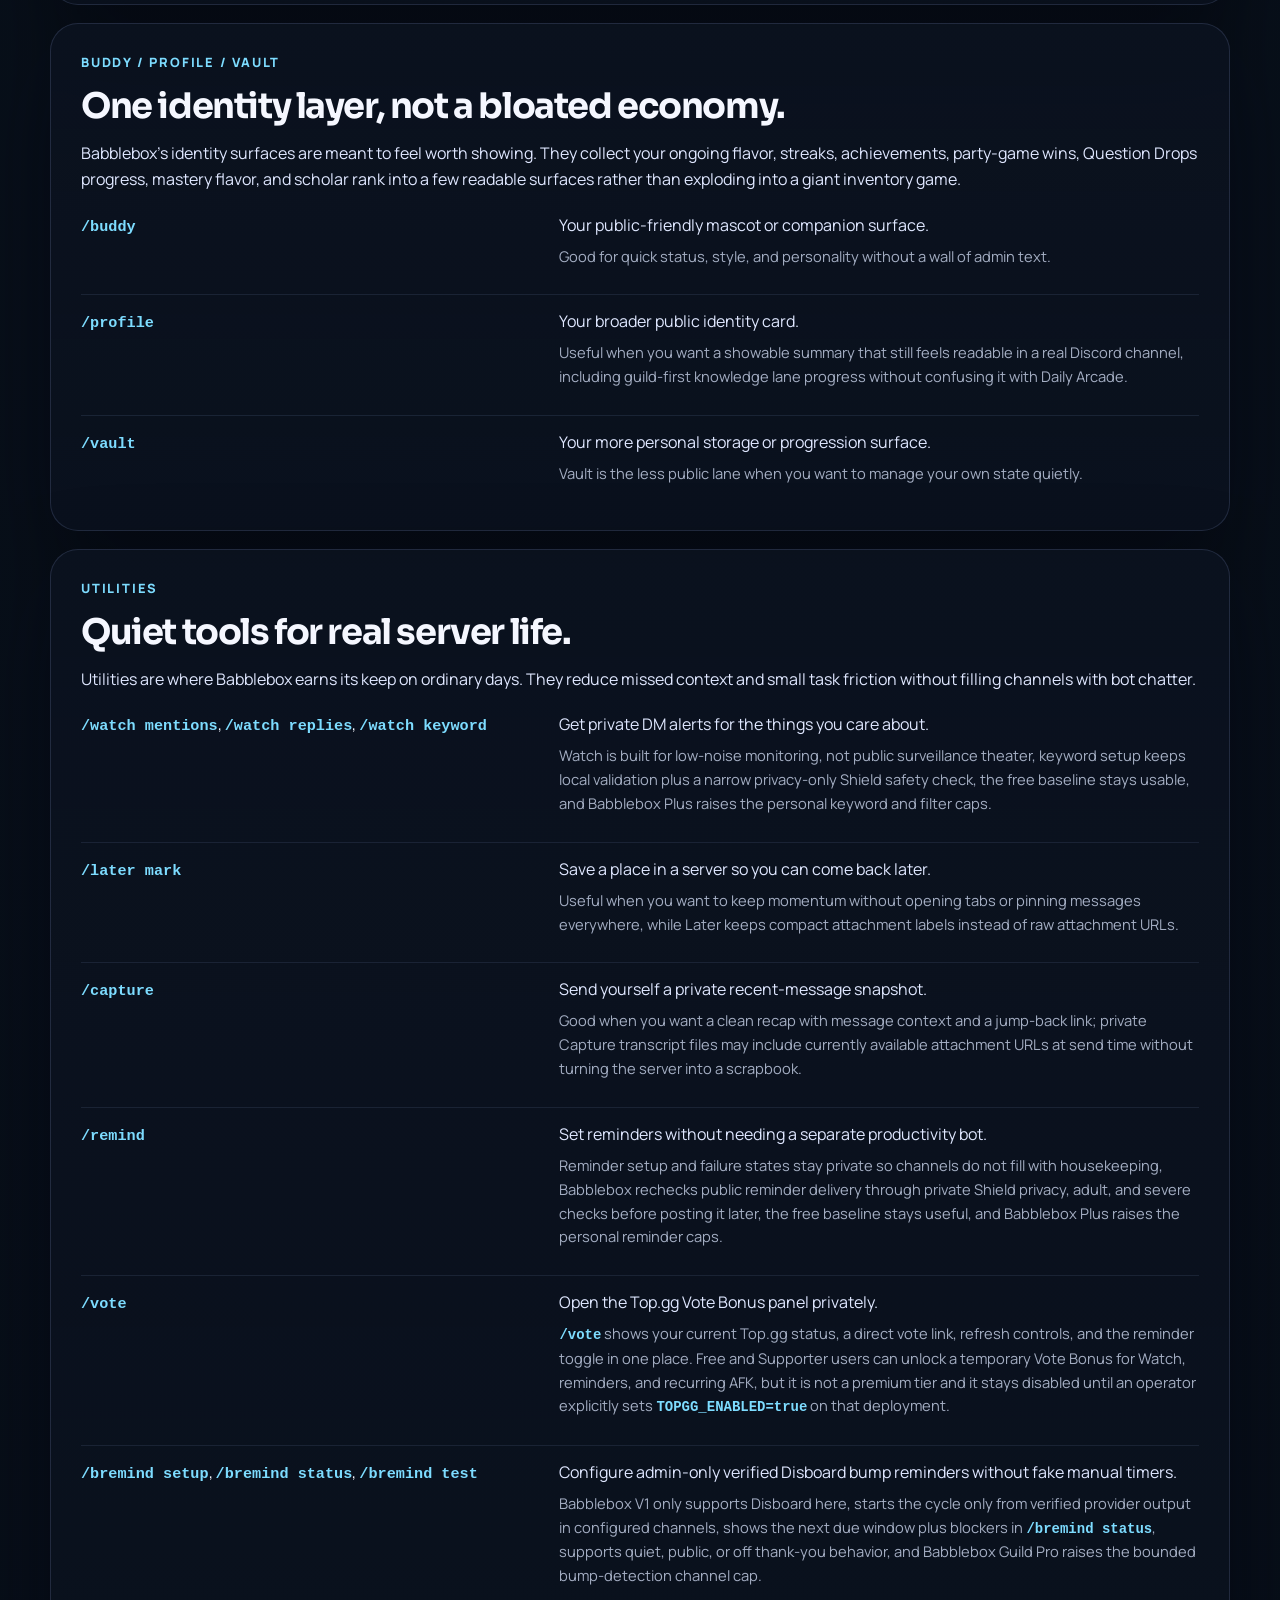
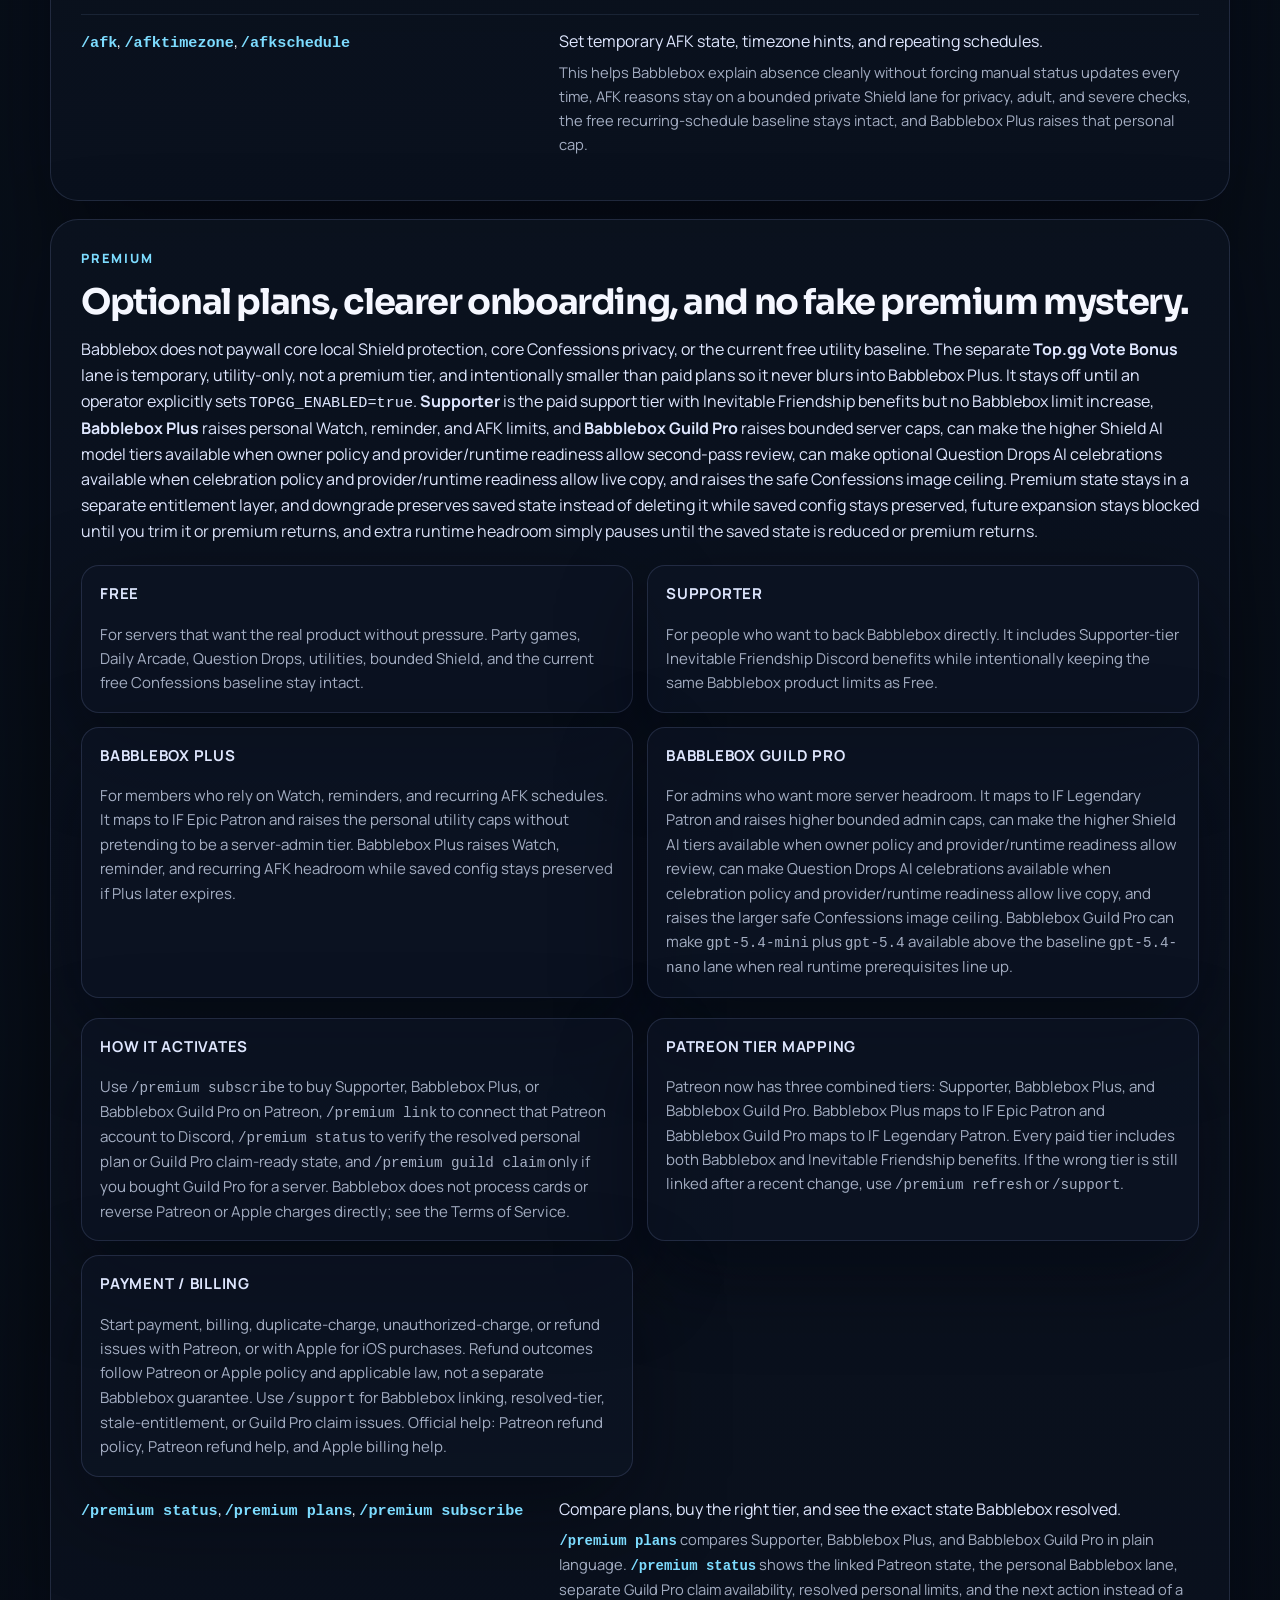
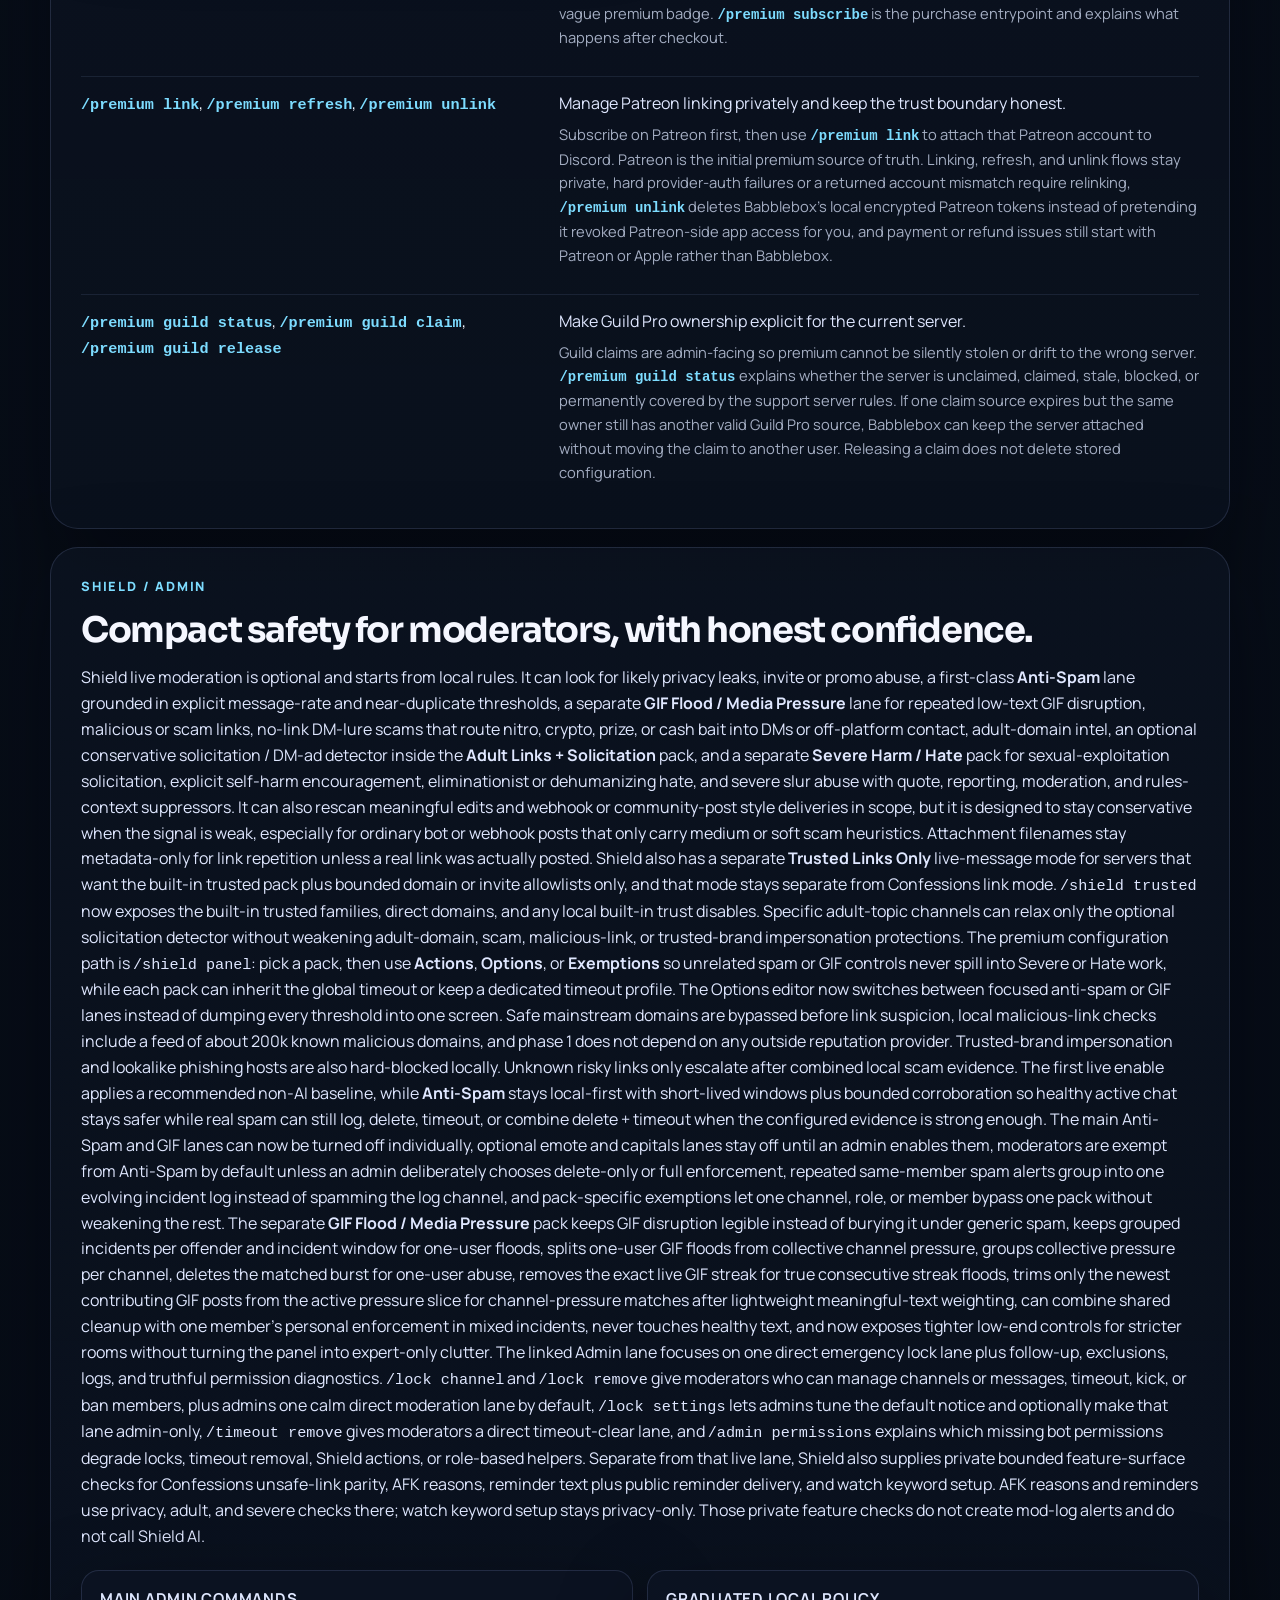
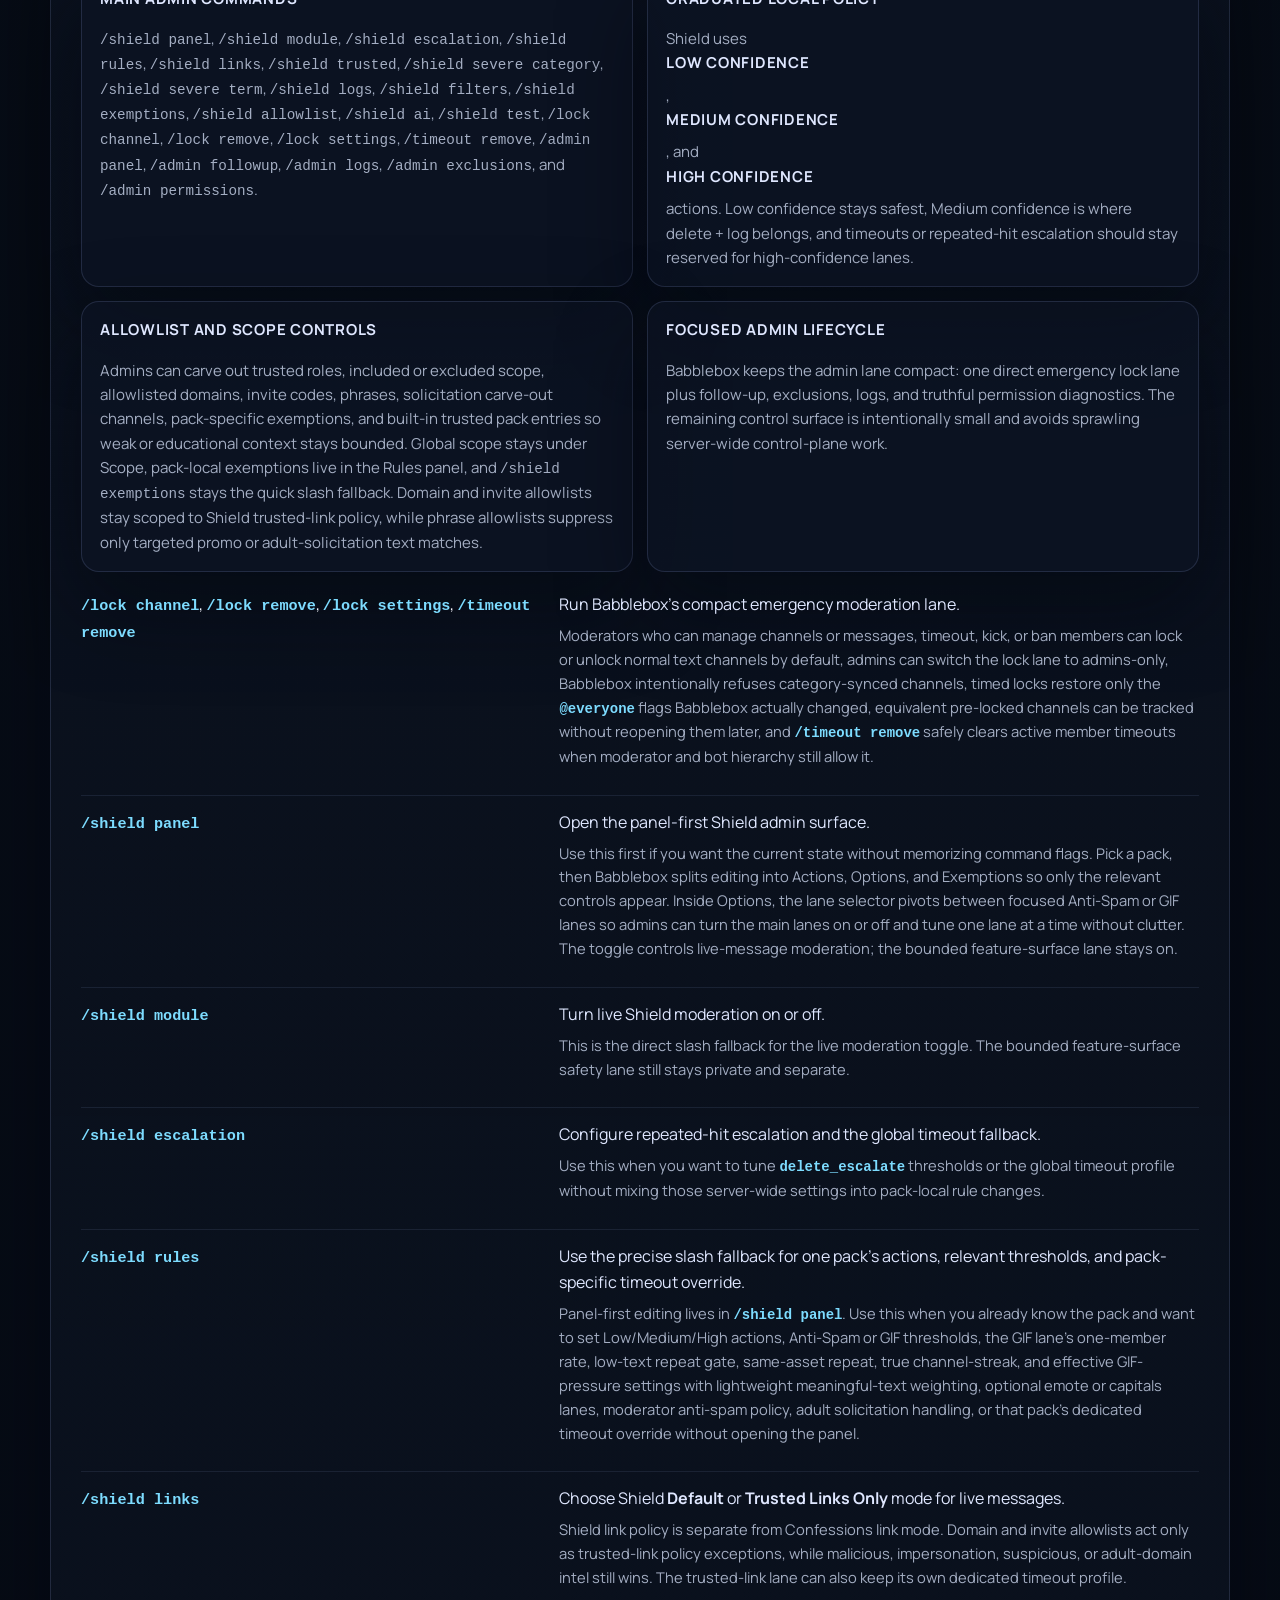
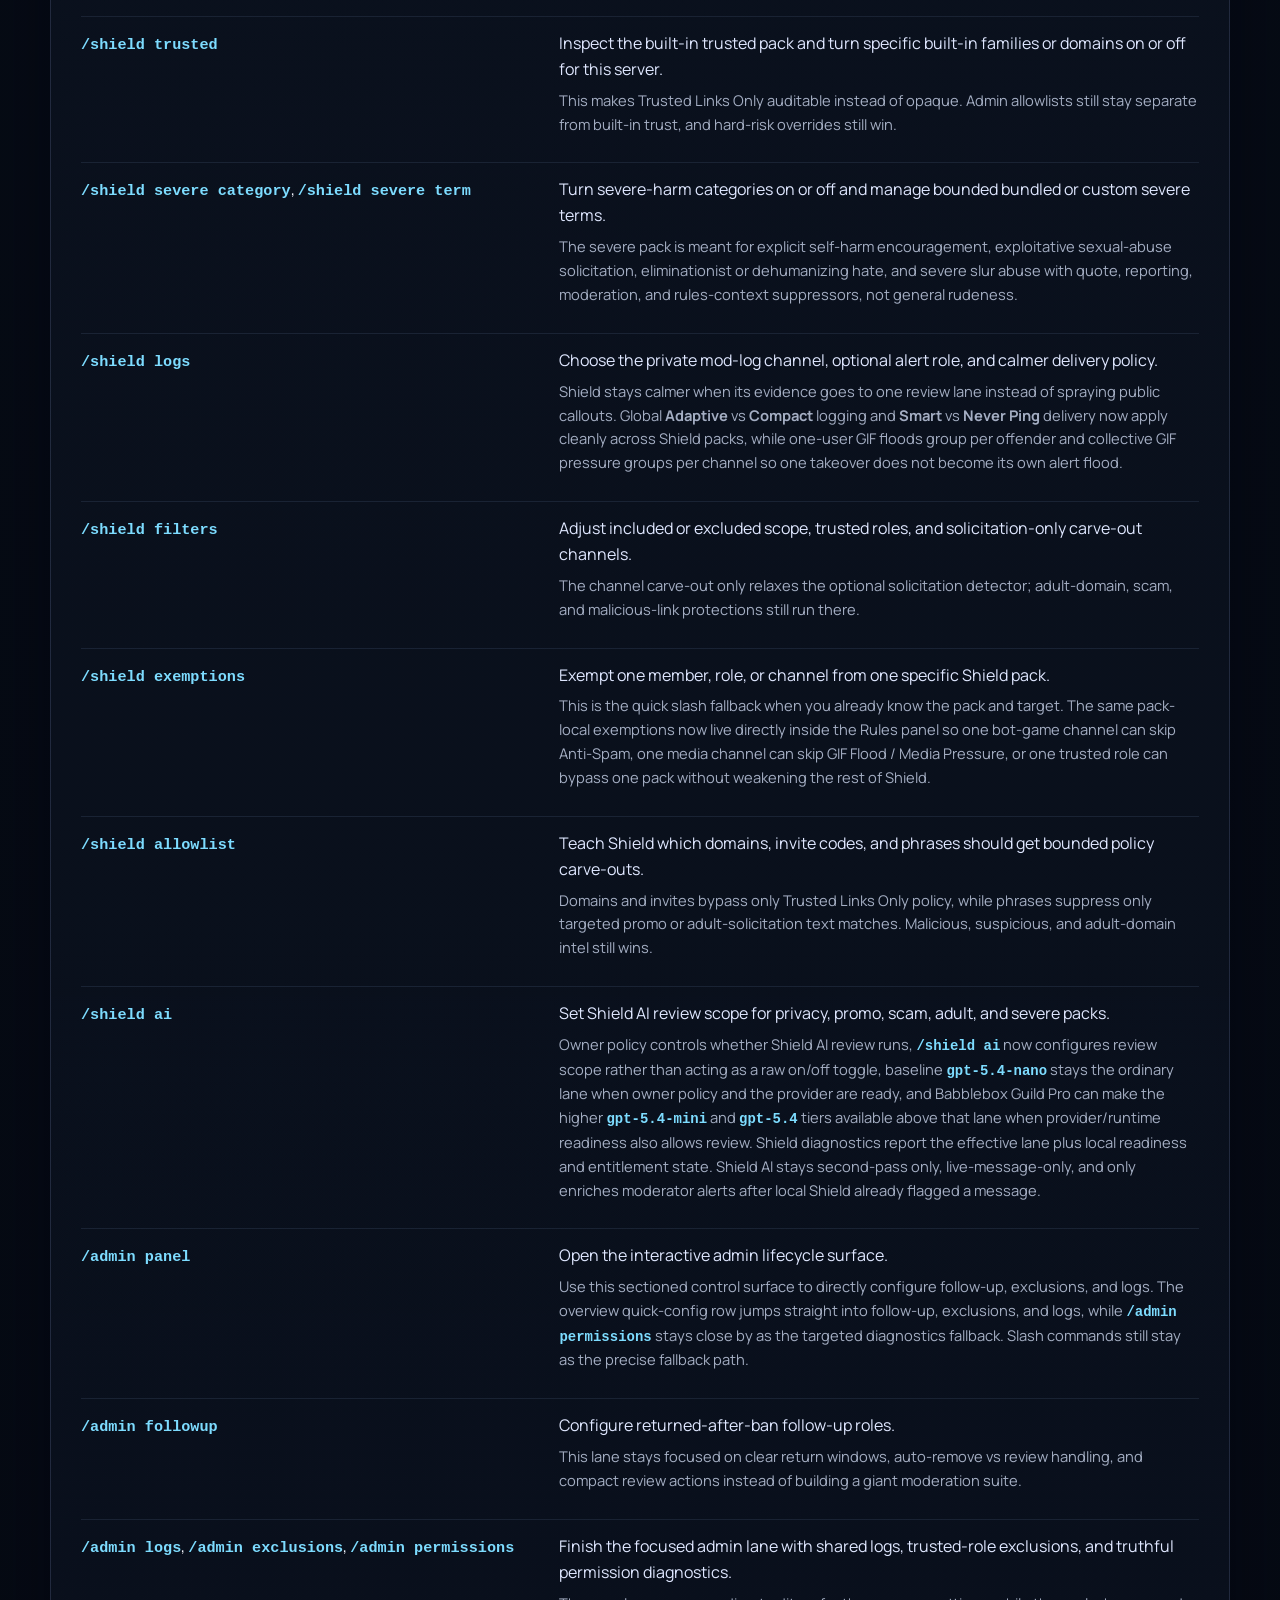
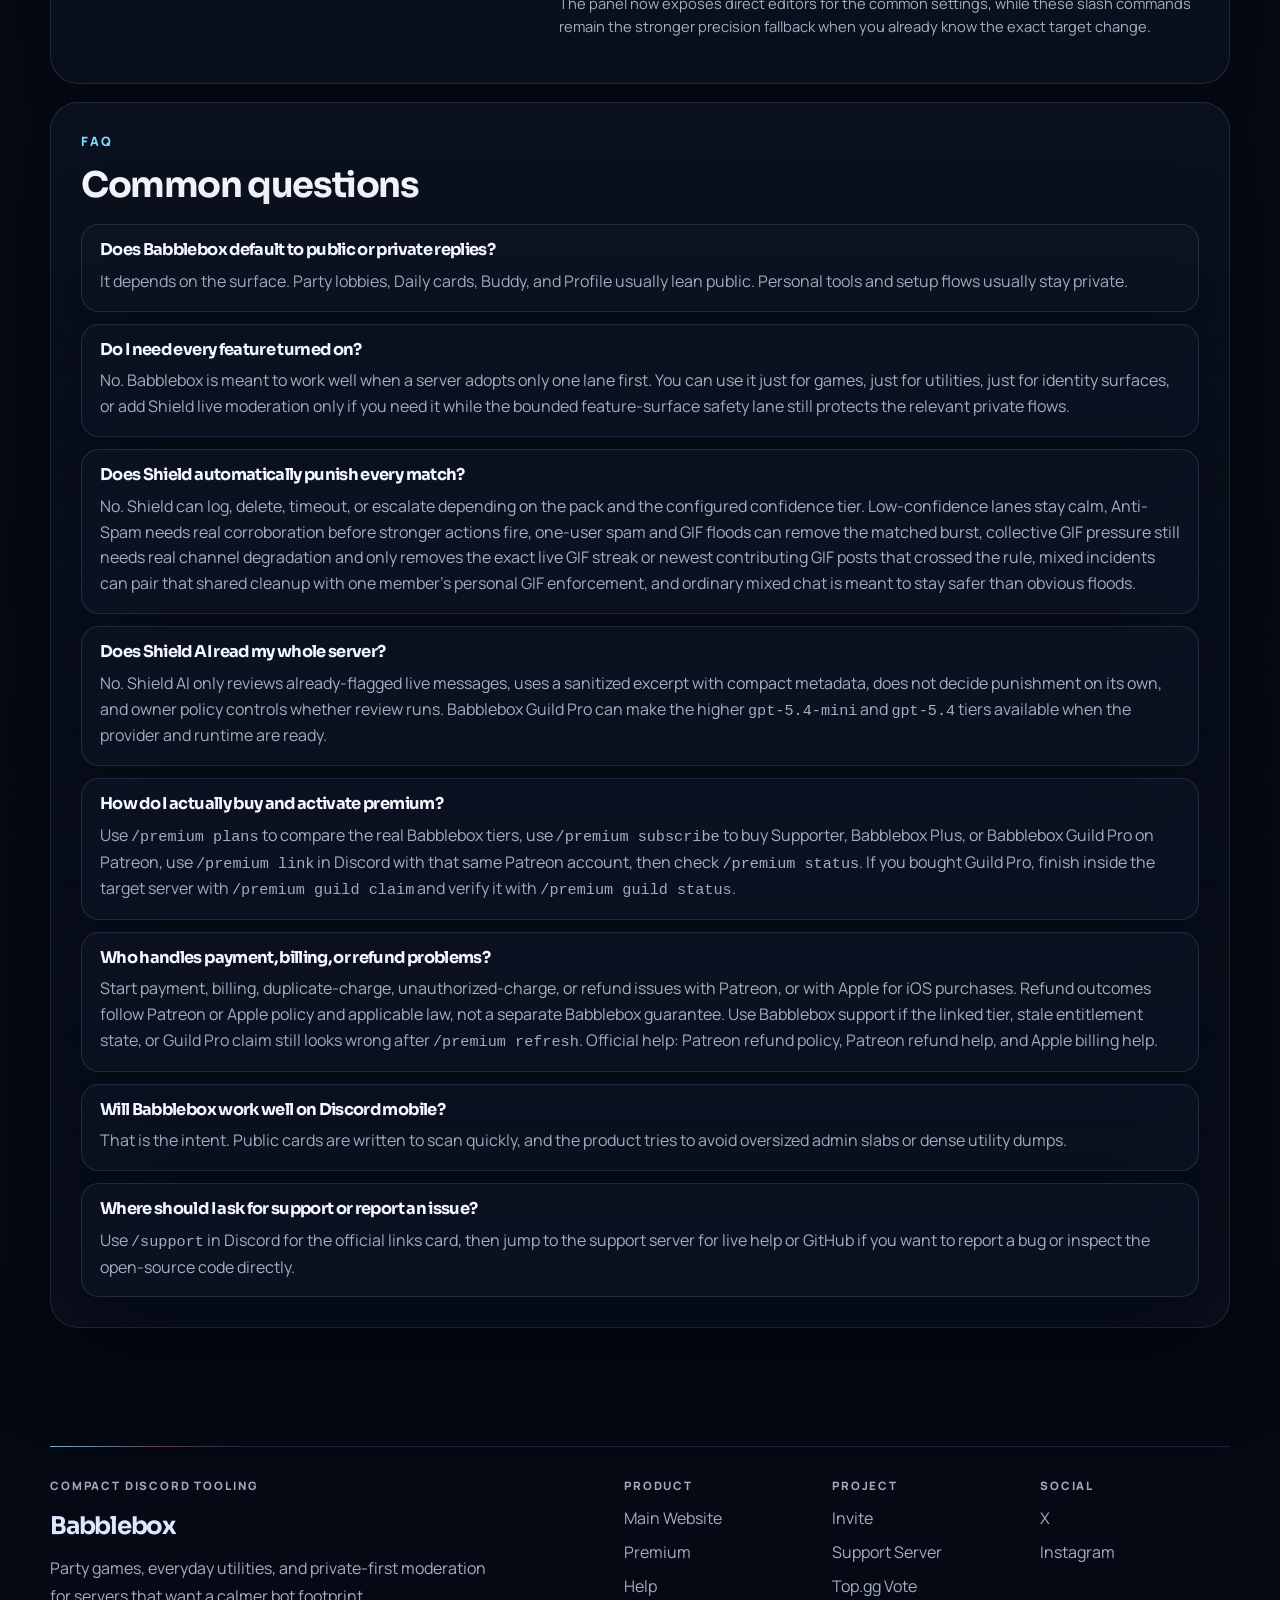
==== commit 660a351d: "Overhaul Shield antispam and GIF lane controls" ====
--- a/help.html
+++ b/help.html
@@ -849,9 +849,9 @@
               sexual-exploitation solicitation, explicit self-harm encouragement, eliminationist or dehumanizing hate, and severe slur abuse with quote, reporting, moderation, and rules-context suppressors. It can also rescan meaningful edits and
               webhook or community-post style deliveries in scope, but it is designed to stay conservative when the
               signal is weak, especially for ordinary bot or webhook posts that only carry medium or soft scam heuristics. Attachment filenames stay metadata-only for link repetition unless a real link was actually
-              posted. Shield also has a separate <strong>Trusted Links Only</strong> live-message mode for servers that want the built-in trusted pack plus bounded domain or invite allowlists only, and that mode stays separate from Confessions link mode. <code>/shield trusted</code> now exposes the built-in trusted families, direct domains, and any local built-in trust disables. Specific adult-topic channels can relax only the optional solicitation detector without weakening adult-domain, scam, malicious-link, or trusted-brand impersonation protections. The premium configuration path is <code>/shield panel</code>: pick a pack, then use <strong>Actions</strong>, <strong>Options</strong>, or <strong>Exemptions</strong> so unrelated spam or GIF controls never spill into Severe or Hate work, while each pack can inherit the global timeout or keep a dedicated timeout profile. Safe mainstream domains are bypassed before link suspicion, local malicious-link checks include
+              posted. Shield also has a separate <strong>Trusted Links Only</strong> live-message mode for servers that want the built-in trusted pack plus bounded domain or invite allowlists only, and that mode stays separate from Confessions link mode. <code>/shield trusted</code> now exposes the built-in trusted families, direct domains, and any local built-in trust disables. Specific adult-topic channels can relax only the optional solicitation detector without weakening adult-domain, scam, malicious-link, or trusted-brand impersonation protections. The premium configuration path is <code>/shield panel</code>: pick a pack, then use <strong>Actions</strong>, <strong>Options</strong>, or <strong>Exemptions</strong> so unrelated spam or GIF controls never spill into Severe or Hate work, while each pack can inherit the global timeout or keep a dedicated timeout profile. The Options editor now switches between focused anti-spam or GIF lanes instead of dumping every threshold into one screen. Safe mainstream domains are bypassed before link suspicion, local malicious-link checks include
               a feed of about 200k known malicious domains, and phase 1 does not depend on any
-              outside reputation provider. Trusted-brand impersonation and lookalike phishing hosts are also hard-blocked locally. Unknown risky links only escalate after combined local scam evidence. The first live enable applies a recommended non-AI baseline, while <strong>Anti-Spam</strong> stays local-first with short-lived windows plus bounded corroboration so healthy active chat stays safer while real spam can still log, delete, timeout, or combine delete + timeout when the configured evidence is strong enough. Optional emote and capitals lanes stay off until an admin enables them, moderators are exempt from Anti-Spam by default unless an admin deliberately chooses delete-only or full enforcement, and pack-specific exemptions let one channel, role, or member bypass one pack without weakening the rest. The separate <strong>GIF Flood / Media Pressure</strong> pack keeps GIF disruption legible instead of burying it under generic spam, keeps grouped incidents per offender and incident window for one-user floods, splits one-user GIF floods from collective channel pressure, groups collective pressure per channel, deletes the matched burst for one-user abuse, removes the exact live GIF streak for true consecutive streak floods, trims only the newest contributing GIF posts from the active pressure slice for channel-pressure matches after lightweight meaningful-text weighting, can combine shared cleanup with one member's personal enforcement in mixed incidents, never touches healthy text, and now exposes tighter low-end controls for stricter rooms without turning the panel into expert-only clutter. The linked Admin lane focuses on one direct emergency lock lane plus follow-up, exclusions, logs, and truthful permission diagnostics. <code>/lock channel</code> and <code>/lock remove</code> give moderators who can manage channels or messages, timeout, kick, or ban members, plus admins one calm direct moderation lane by default, <code>/lock settings</code> lets admins tune the default notice and optionally make that lane admin-only, <code>/timeout remove</code> gives moderators a direct timeout-clear lane, and <code>/admin permissions</code> explains which missing bot permissions degrade locks, timeout removal, Shield actions, or role-based helpers. Separate from that live lane, Shield also supplies private bounded feature-surface checks for Confessions unsafe-link parity, AFK reasons, reminder text plus public reminder delivery, and watch keyword setup. AFK reasons and reminders use privacy, adult, and severe checks there; watch keyword setup stays privacy-only. Those private feature checks do not create mod-log alerts and do not call Shield AI.
+              outside reputation provider. Trusted-brand impersonation and lookalike phishing hosts are also hard-blocked locally. Unknown risky links only escalate after combined local scam evidence. The first live enable applies a recommended non-AI baseline, while <strong>Anti-Spam</strong> stays local-first with short-lived windows plus bounded corroboration so healthy active chat stays safer while real spam can still log, delete, timeout, or combine delete + timeout when the configured evidence is strong enough. The main Anti-Spam and GIF lanes can now be turned off individually, optional emote and capitals lanes stay off until an admin enables them, moderators are exempt from Anti-Spam by default unless an admin deliberately chooses delete-only or full enforcement, repeated same-member spam alerts group into one evolving incident log instead of spamming the log channel, and pack-specific exemptions let one channel, role, or member bypass one pack without weakening the rest. The separate <strong>GIF Flood / Media Pressure</strong> pack keeps GIF disruption legible instead of burying it under generic spam, keeps grouped incidents per offender and incident window for one-user floods, splits one-user GIF floods from collective channel pressure, groups collective pressure per channel, deletes the matched burst for one-user abuse, removes the exact live GIF streak for true consecutive streak floods, trims only the newest contributing GIF posts from the active pressure slice for channel-pressure matches after lightweight meaningful-text weighting, can combine shared cleanup with one member's personal enforcement in mixed incidents, never touches healthy text, and now exposes tighter low-end controls for stricter rooms without turning the panel into expert-only clutter. The linked Admin lane focuses on one direct emergency lock lane plus follow-up, exclusions, logs, and truthful permission diagnostics. <code>/lock channel</code> and <code>/lock remove</code> give moderators who can manage channels or messages, timeout, kick, or ban members, plus admins one calm direct moderation lane by default, <code>/lock settings</code> lets admins tune the default notice and optionally make that lane admin-only, <code>/timeout remove</code> gives moderators a direct timeout-clear lane, and <code>/admin permissions</code> explains which missing bot permissions degrade locks, timeout removal, Shield actions, or role-based helpers. Separate from that live lane, Shield also supplies private bounded feature-surface checks for Confessions unsafe-link parity, AFK reasons, reminder text plus public reminder delivery, and watch keyword setup. AFK reasons and reminders use privacy, adult, and severe checks there; watch keyword setup stays privacy-only. Those private feature checks do not create mod-log alerts and do not call Shield AI.
             </p>
             <div class="grid2">
               <article class="info"><strong>Main admin commands</strong><p><code>/shield panel</code>, <code>/shield module</code>, <code>/shield escalation</code>, <code>/shield rules</code>, <code>/shield links</code>, <code>/shield trusted</code>, <code>/shield severe category</code>, <code>/shield severe term</code>, <code>/shield logs</code>, <code>/shield filters</code>, <code>/shield exemptions</code>, <code>/shield allowlist</code>, <code>/shield ai</code>, <code>/shield test</code>, <code>/lock channel</code>, <code>/lock remove</code>, <code>/lock settings</code>, <code>/timeout remove</code>, <code>/admin panel</code>, <code>/admin followup</code>, <code>/admin logs</code>, <code>/admin exclusions</code>, and <code>/admin permissions</code>.</p></article>
@@ -861,7 +861,7 @@
             </div>
             <div class="command-list">
               <div class="command-row"><div><code>/lock channel</code>, <code>/lock remove</code>, <code>/lock settings</code>, <code>/timeout remove</code></div><div><p>Run Babblebox's compact emergency moderation lane.</p><span>Moderators who can manage channels or messages, timeout, kick, or ban members can lock or unlock normal text channels by default, admins can switch the lock lane to admins-only, Babblebox intentionally refuses category-synced channels, timed locks restore only the <code>@everyone</code> flags Babblebox actually changed, equivalent pre-locked channels can be tracked without reopening them later, and <code>/timeout remove</code> safely clears active member timeouts when moderator and bot hierarchy still allow it.</span></div></div>
-              <div class="command-row"><div><code>/shield panel</code></div><div><p>Open the panel-first Shield admin surface.</p><span>Use this first if you want the current state without memorizing command flags. Pick a pack, then Babblebox splits editing into Actions, Options, and Exemptions so only the relevant controls appear. The toggle controls live-message moderation; the bounded feature-surface lane stays on.</span></div></div>
+              <div class="command-row"><div><code>/shield panel</code></div><div><p>Open the panel-first Shield admin surface.</p><span>Use this first if you want the current state without memorizing command flags. Pick a pack, then Babblebox splits editing into Actions, Options, and Exemptions so only the relevant controls appear. Inside Options, the lane selector pivots between focused Anti-Spam or GIF lanes so admins can turn the main lanes on or off and tune one lane at a time without clutter. The toggle controls live-message moderation; the bounded feature-surface lane stays on.</span></div></div>
               <div class="command-row"><div><code>/shield module</code></div><div><p>Turn live Shield moderation on or off.</p><span>This is the direct slash fallback for the live moderation toggle. The bounded feature-surface safety lane still stays private and separate.</span></div></div>
               <div class="command-row"><div><code>/shield escalation</code></div><div><p>Configure repeated-hit escalation and the global timeout fallback.</p><span>Use this when you want to tune <code>delete_escalate</code> thresholds or the global timeout profile without mixing those server-wide settings into pack-local rule changes.</span></div></div>
               <div class="command-row"><div><code>/shield rules</code></div><div><p>Use the precise slash fallback for one pack's actions, relevant thresholds, and pack-specific timeout override.</p><span>Panel-first editing lives in <code>/shield panel</code>. Use this when you already know the pack and want to set Low/Medium/High actions, Anti-Spam or GIF thresholds, the GIF lane's one-member rate, low-text repeat gate, same-asset repeat, true channel-streak, and effective GIF-pressure settings with lightweight meaningful-text weighting, optional emote or capitals lanes, moderator anti-spam policy, adult solicitation handling, or that pack's dedicated timeout override without opening the panel.</span></div></div>
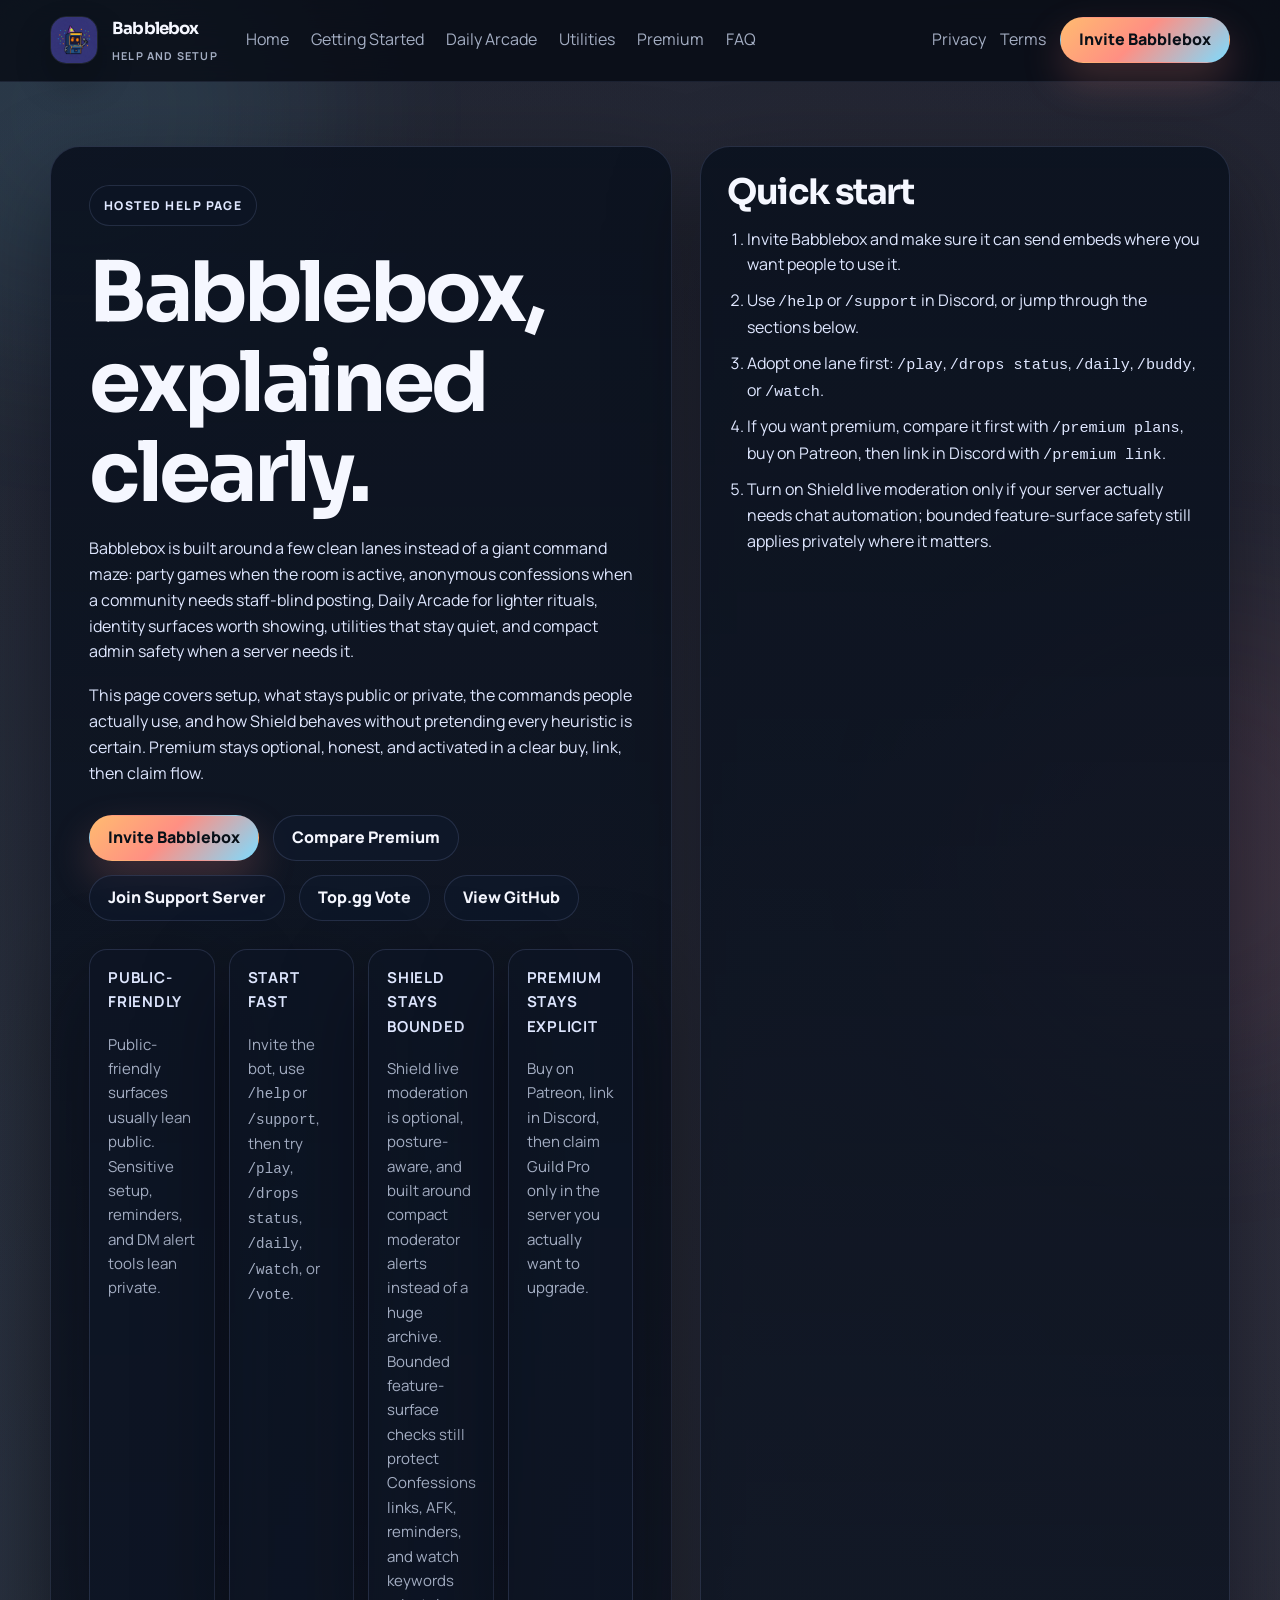
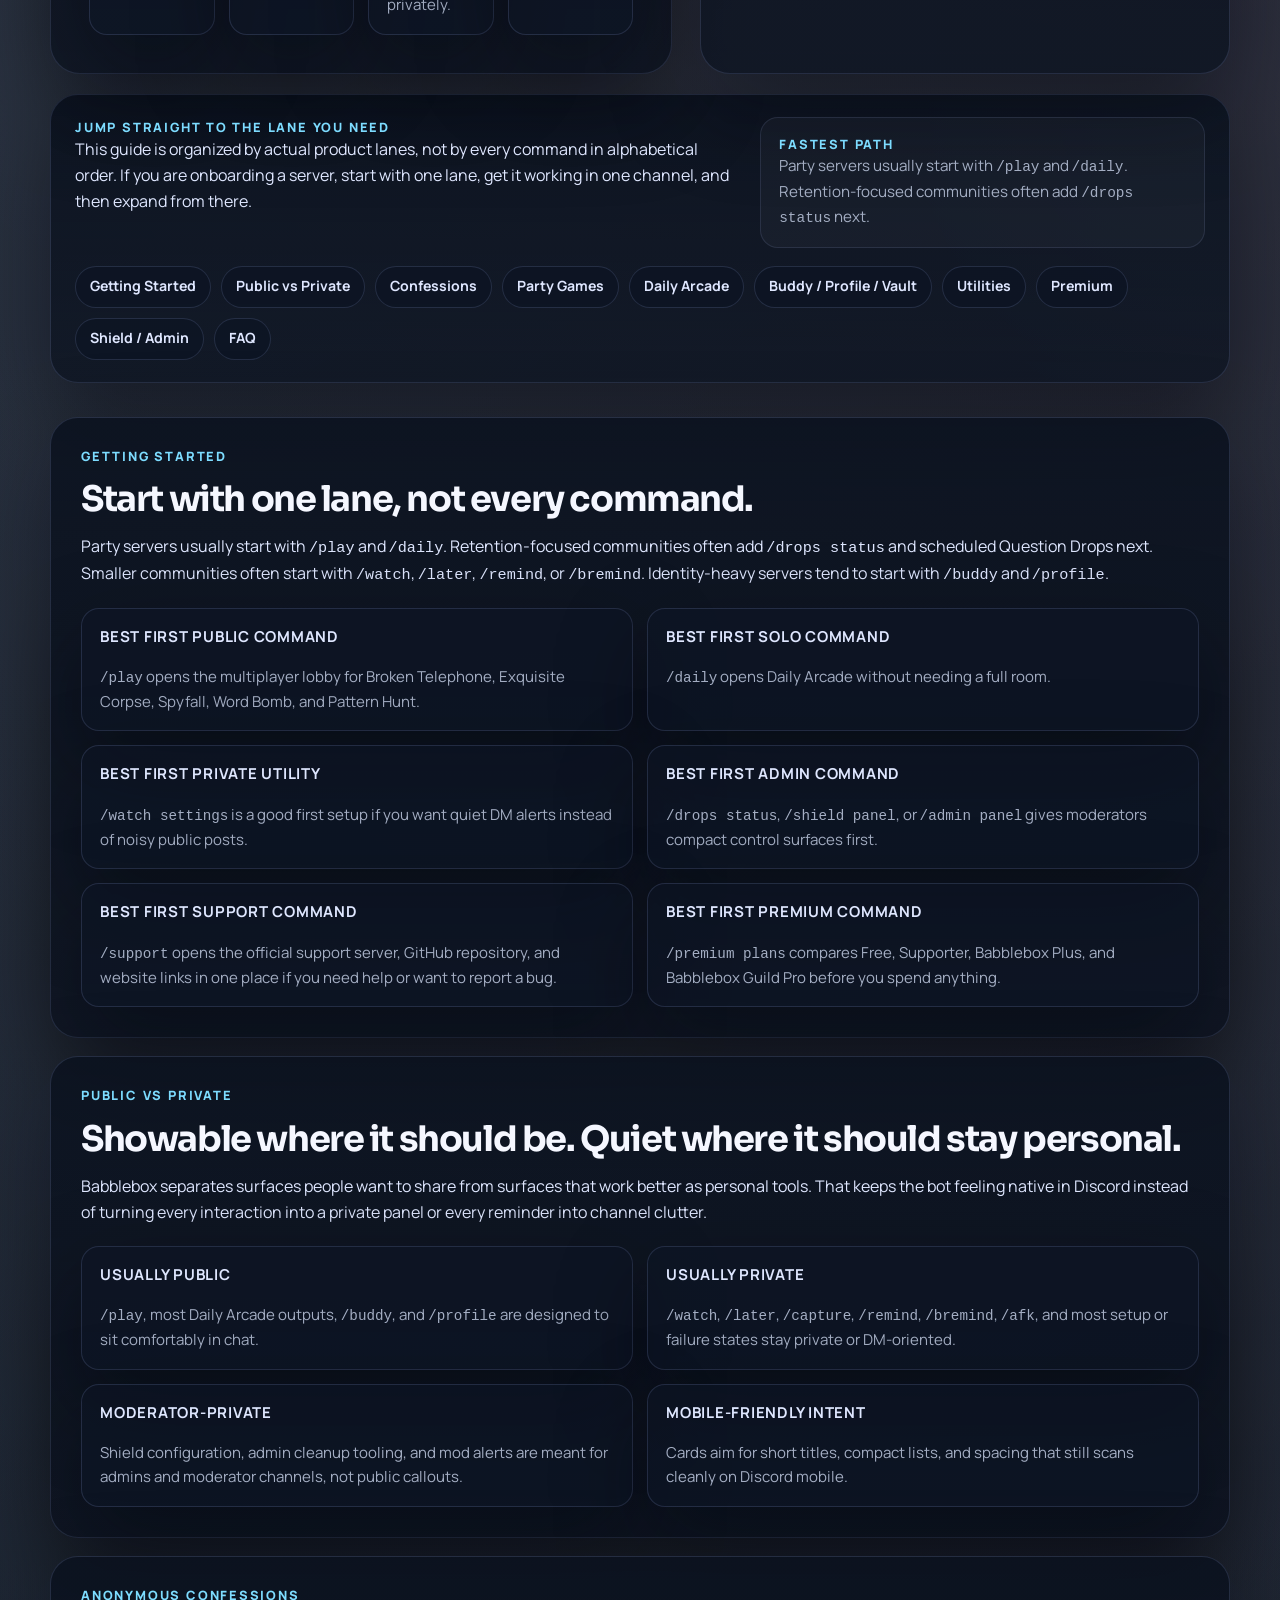
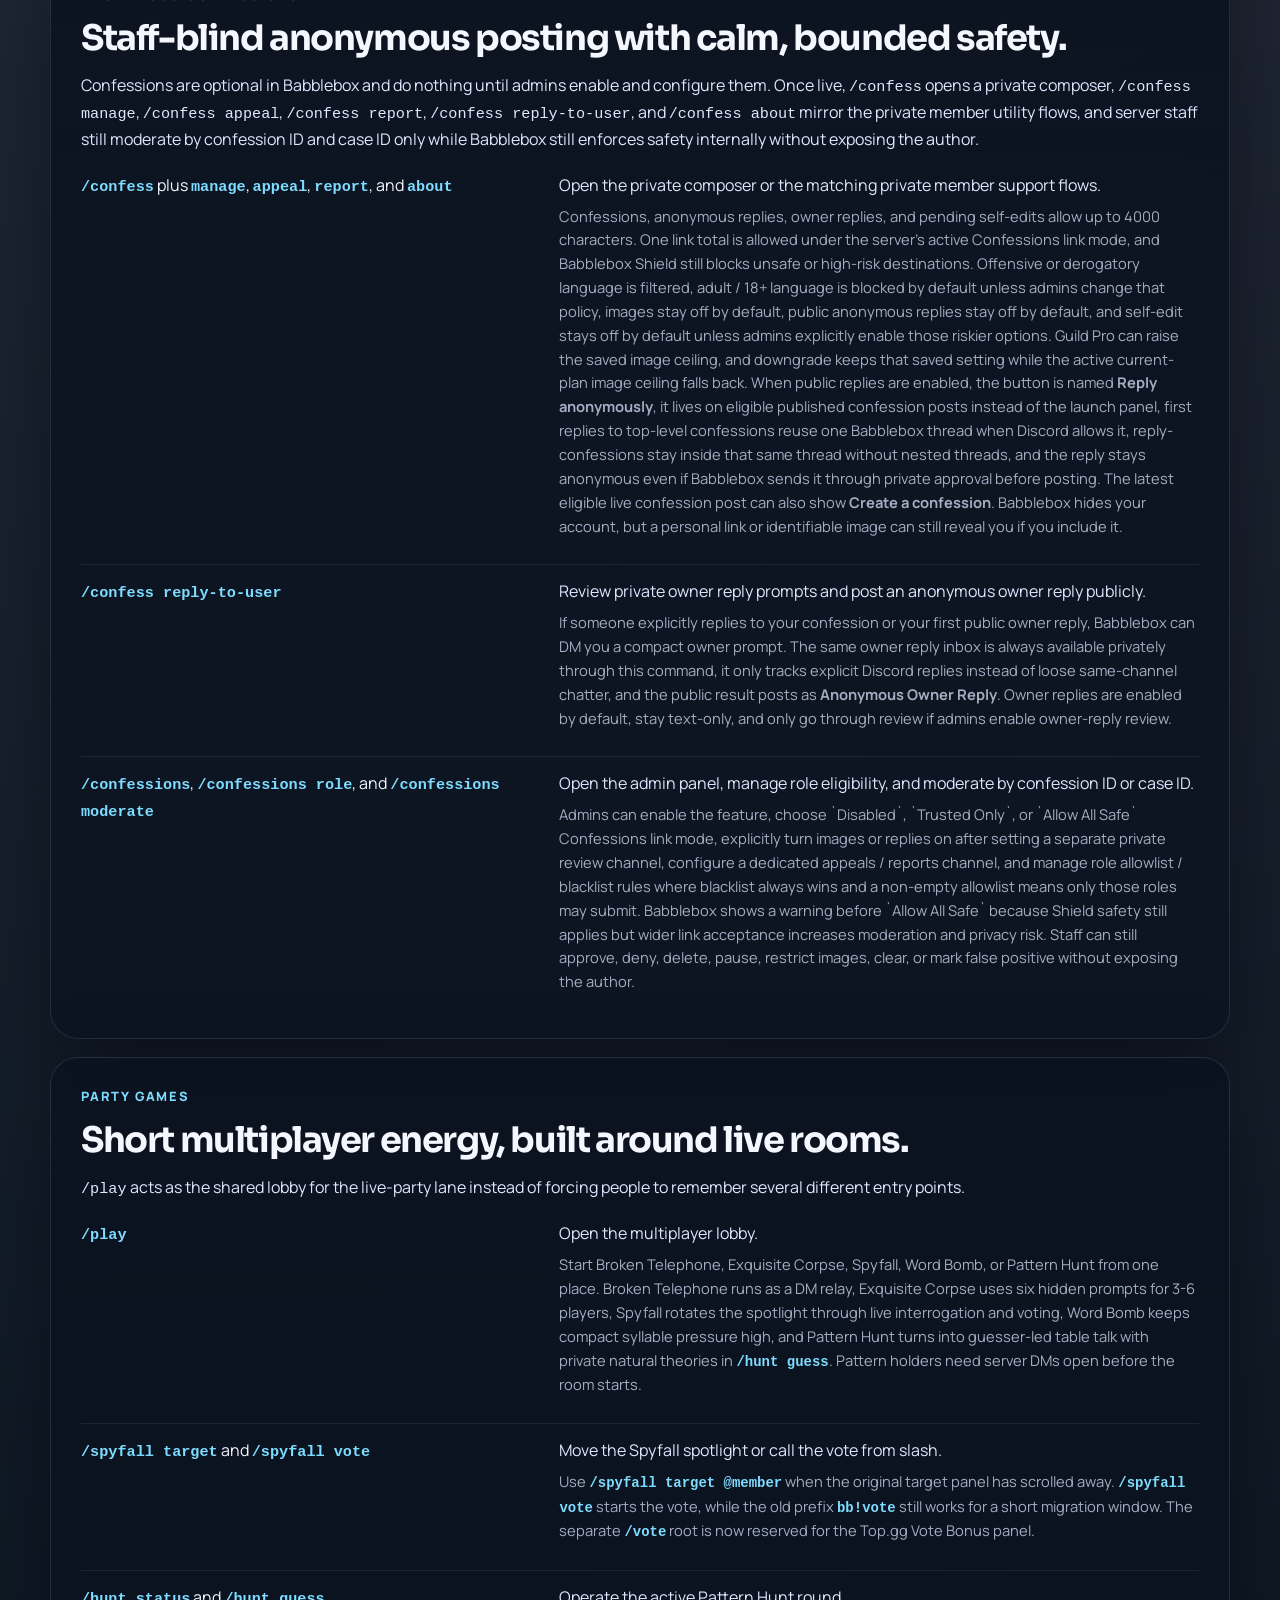
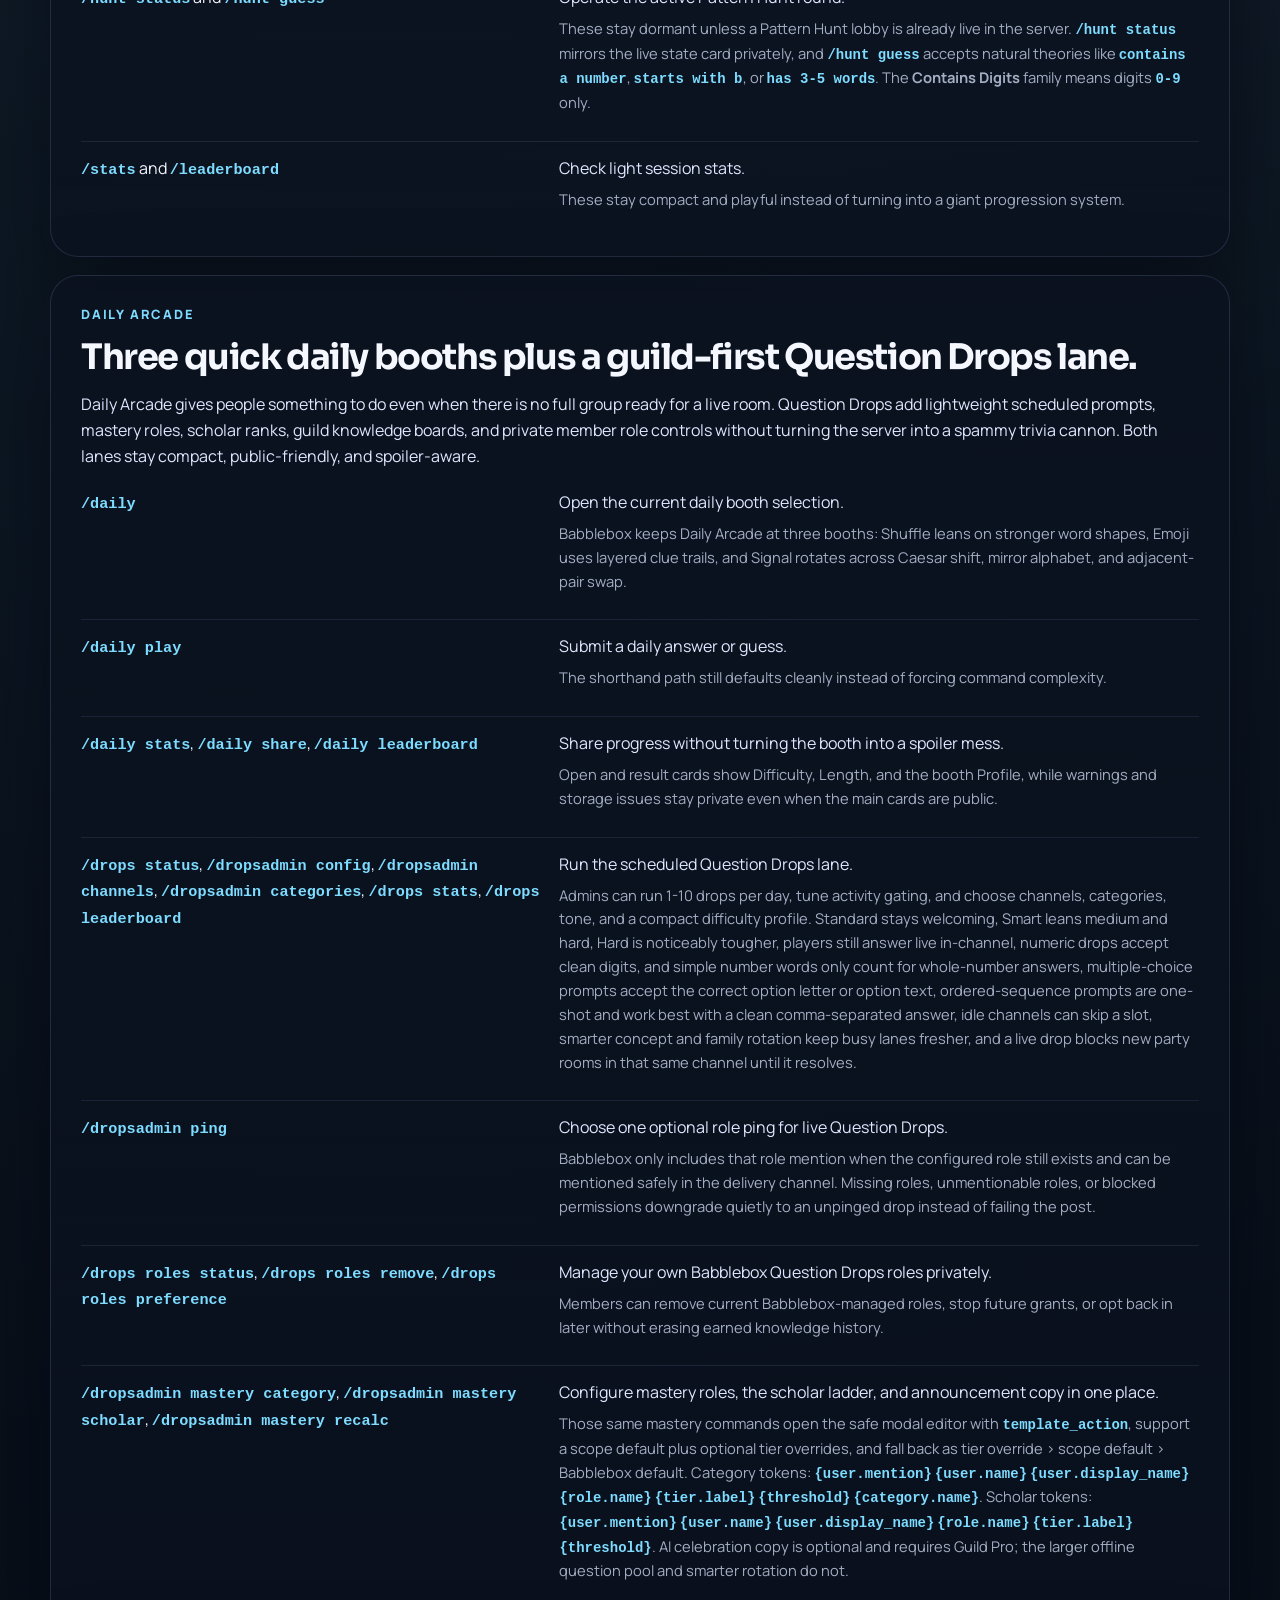
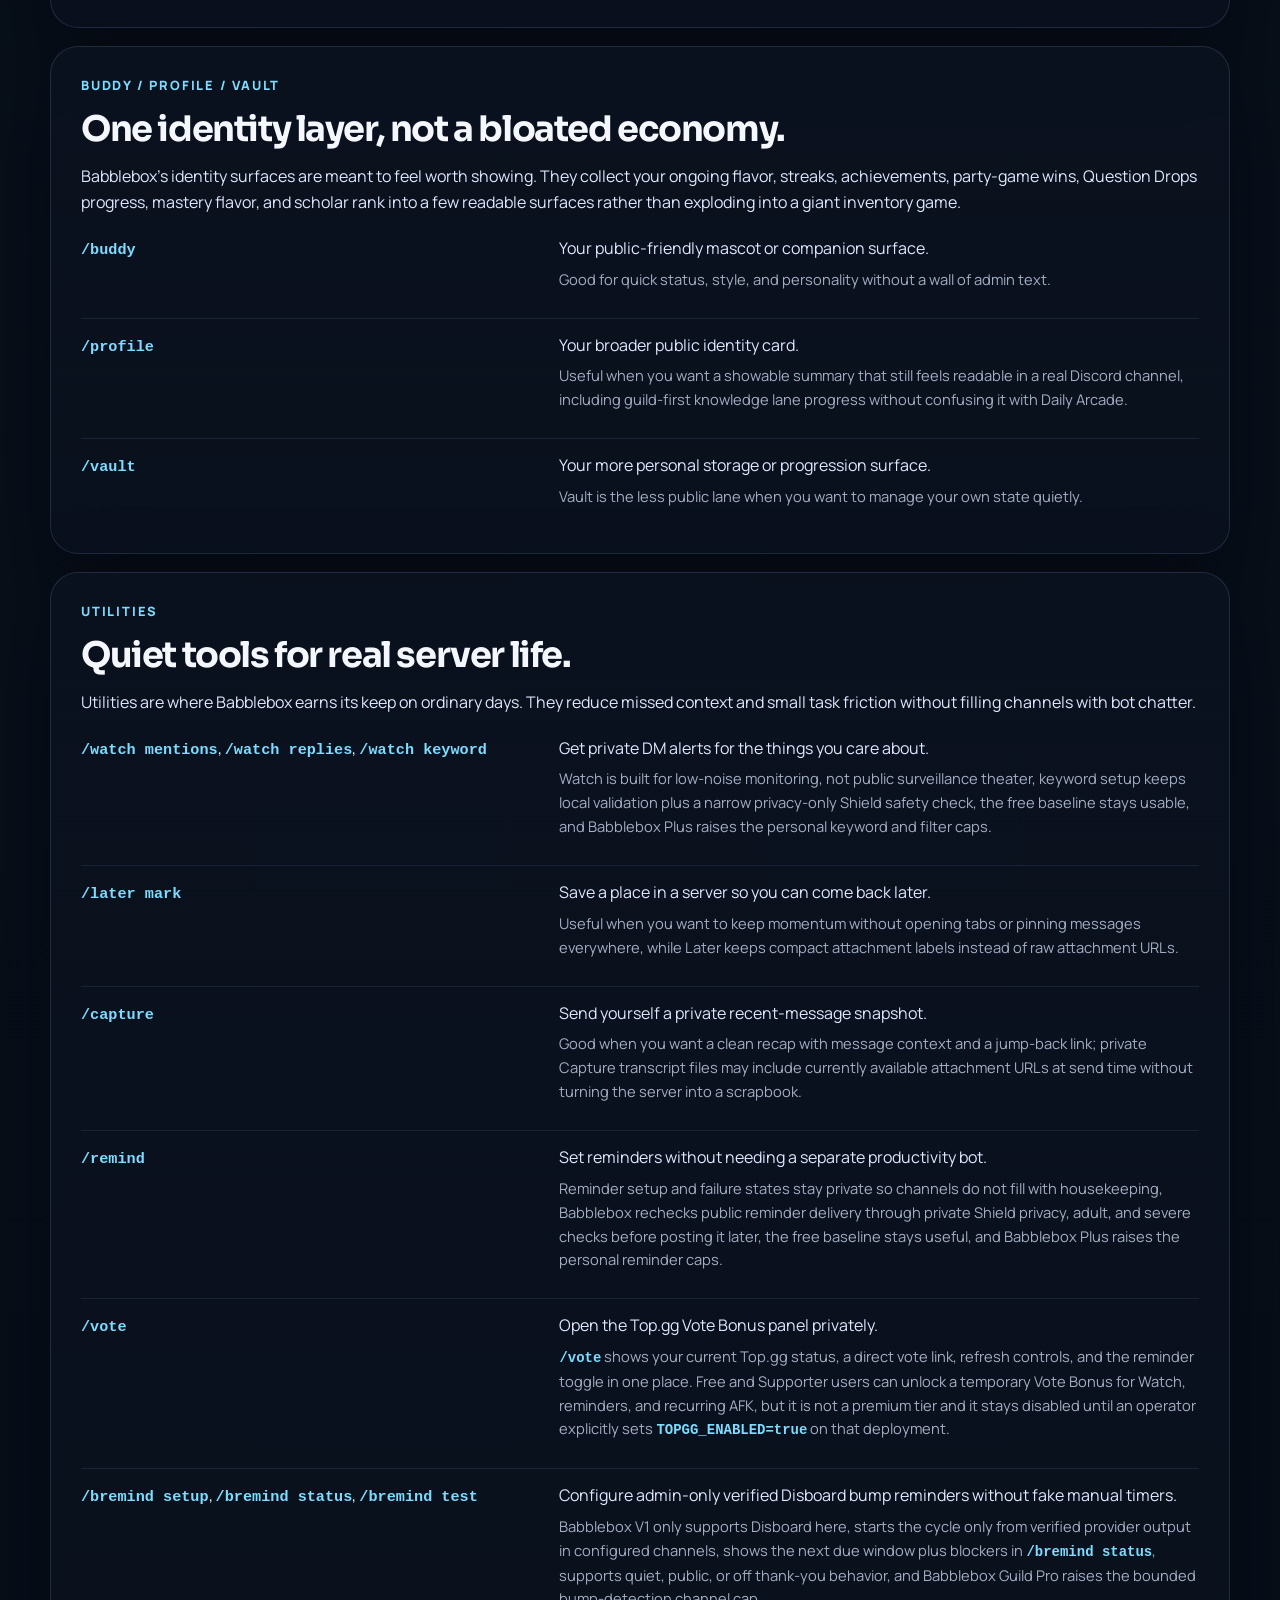
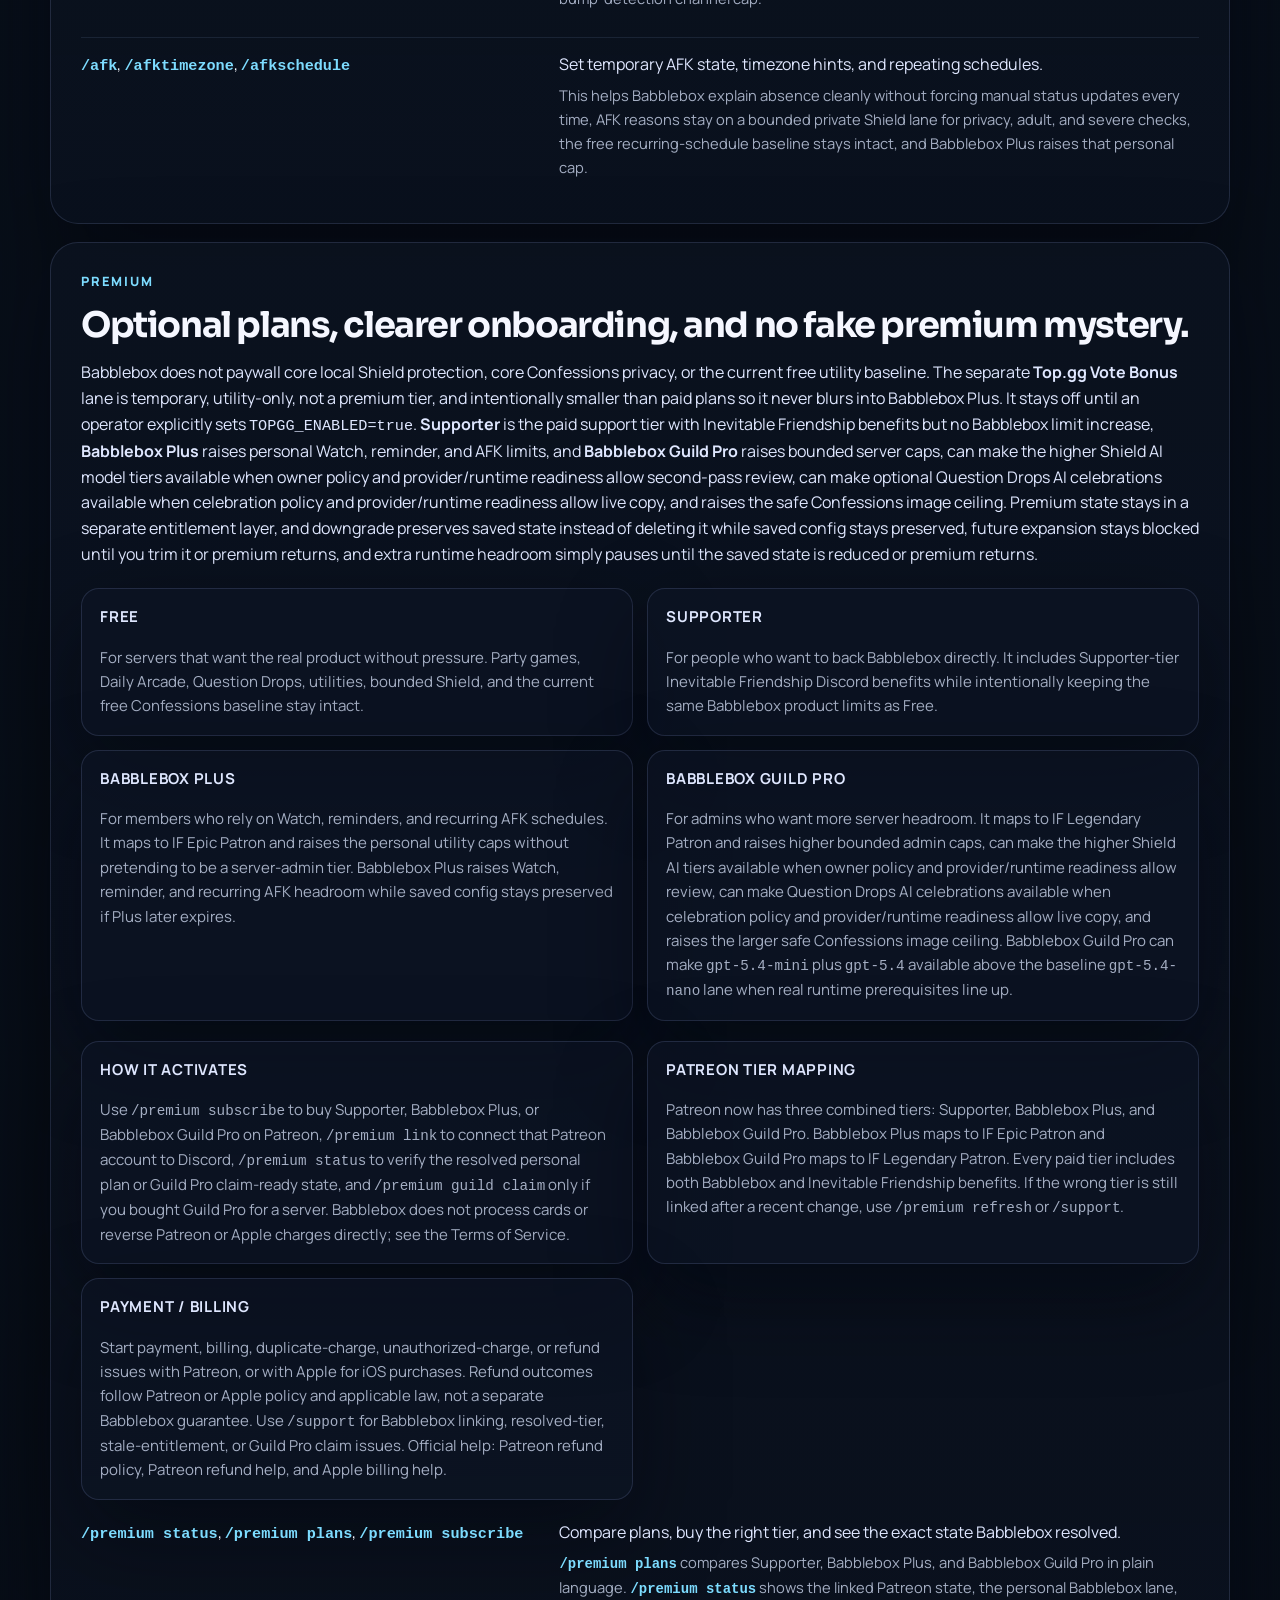
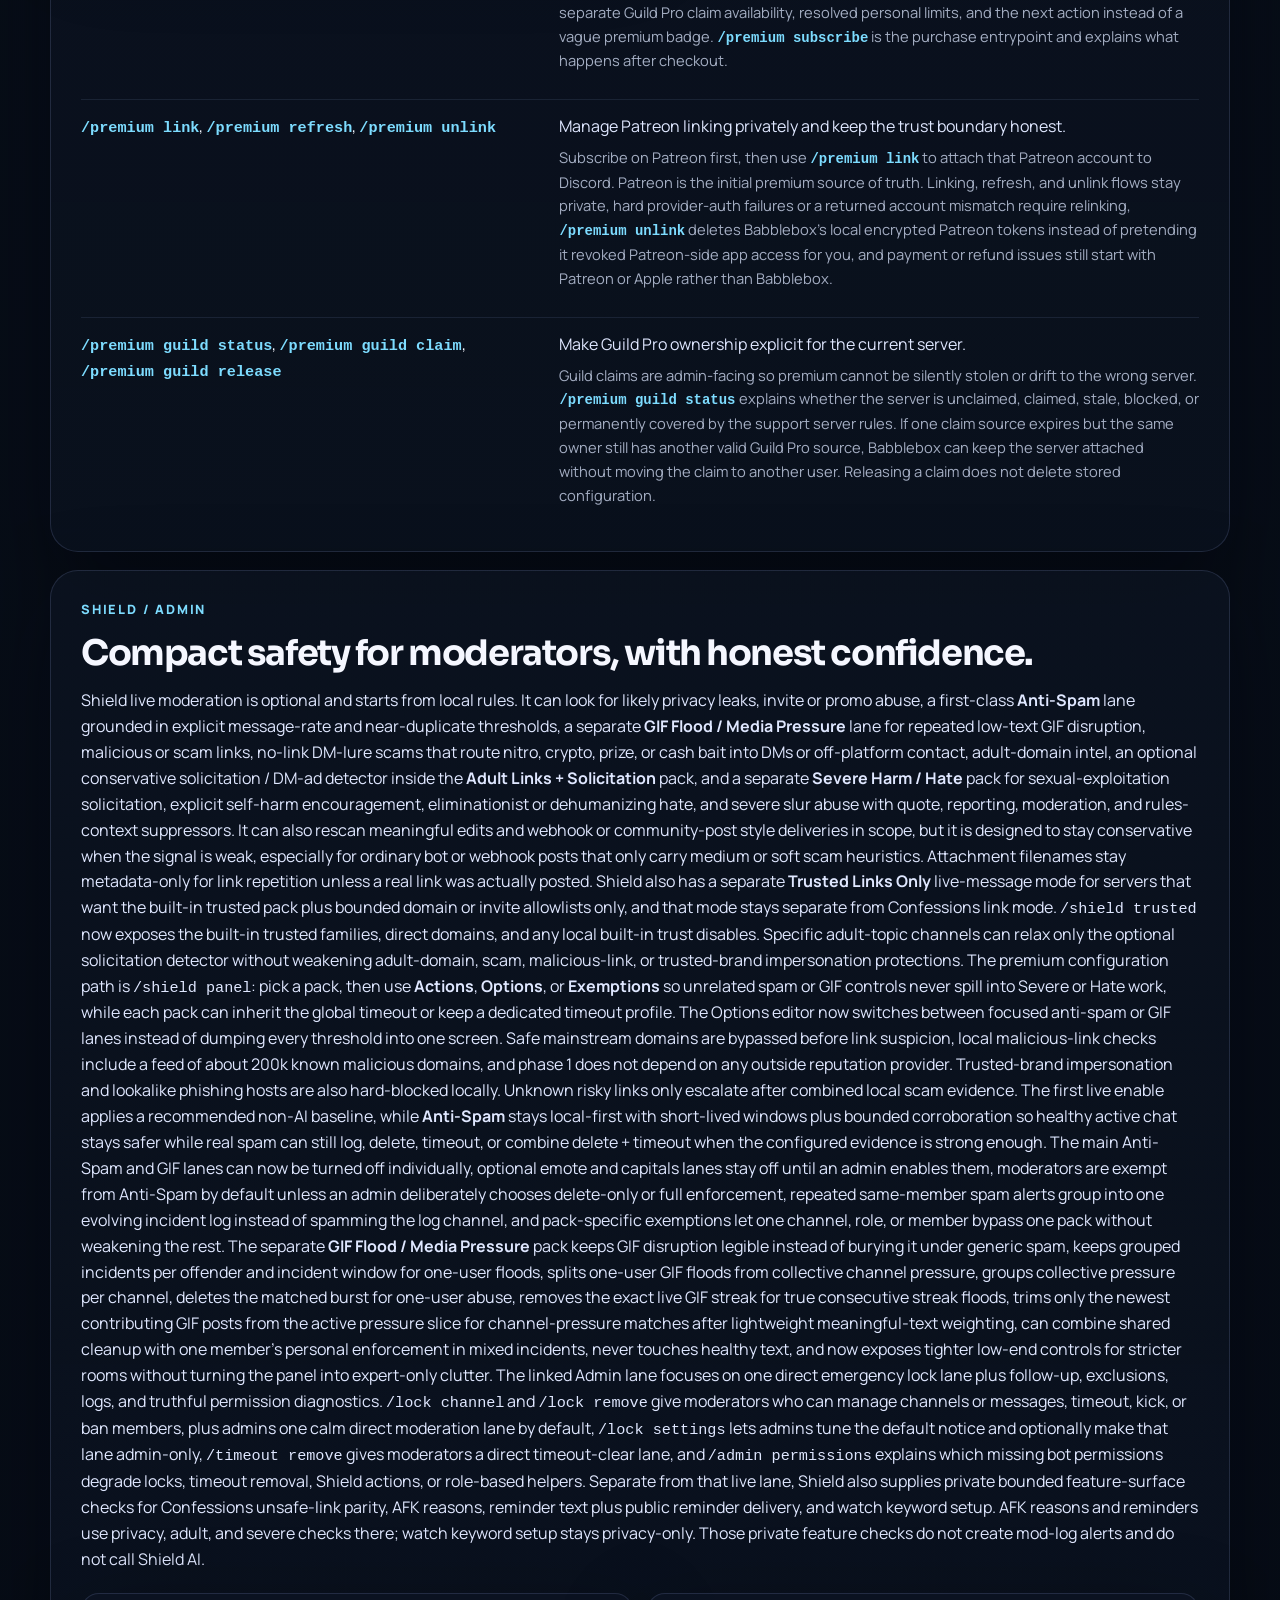
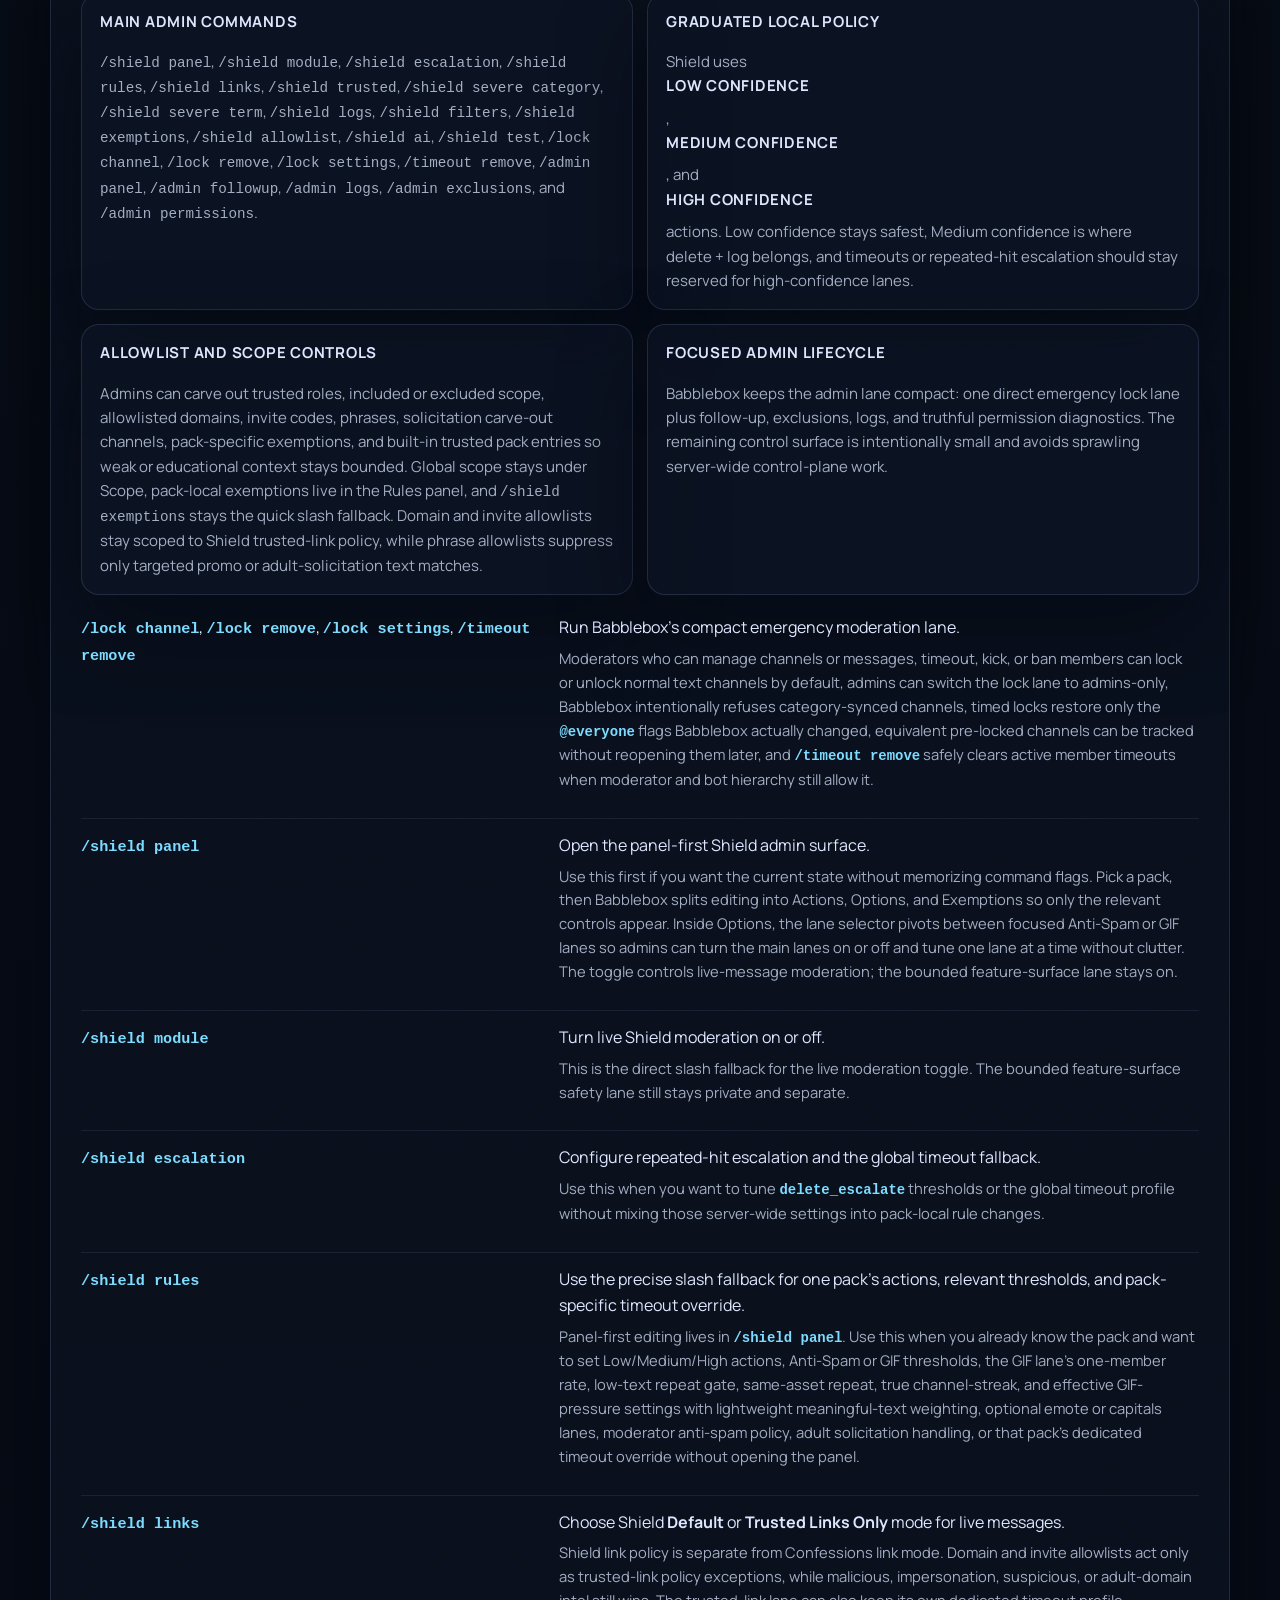
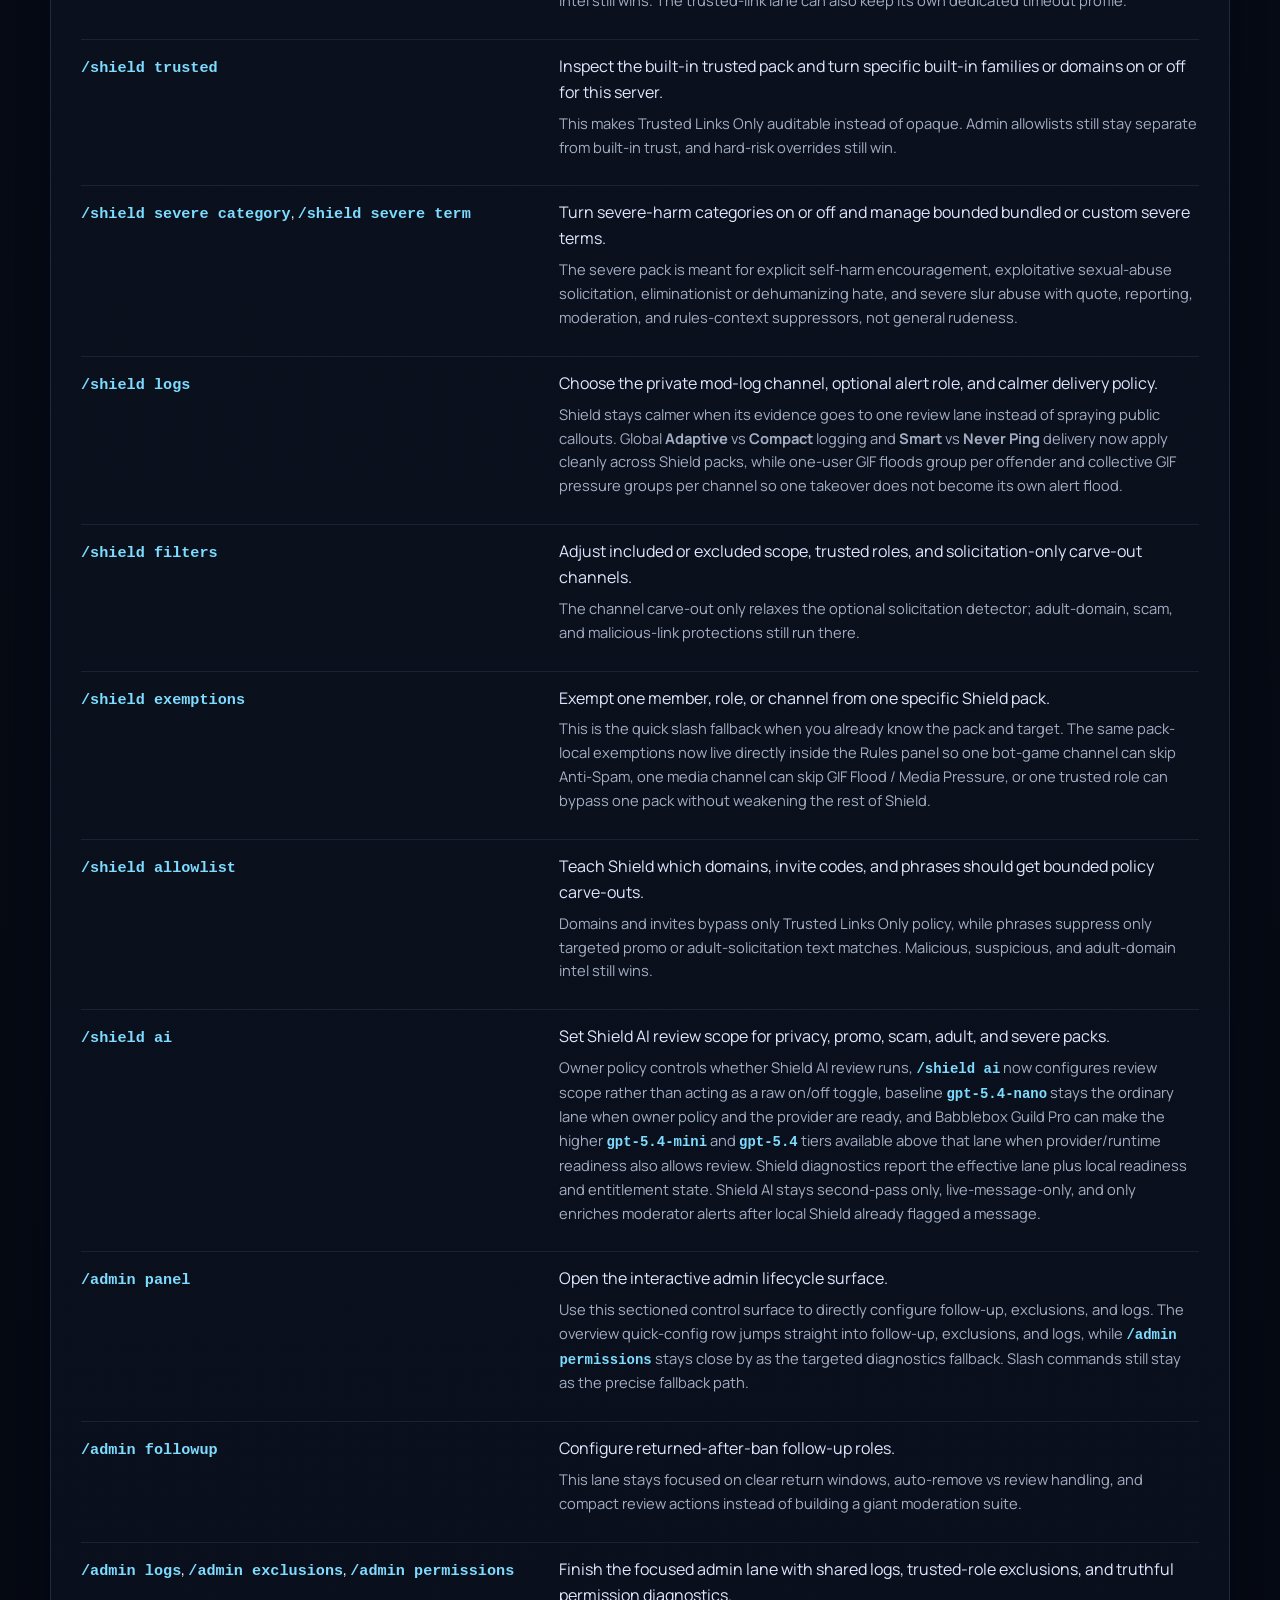
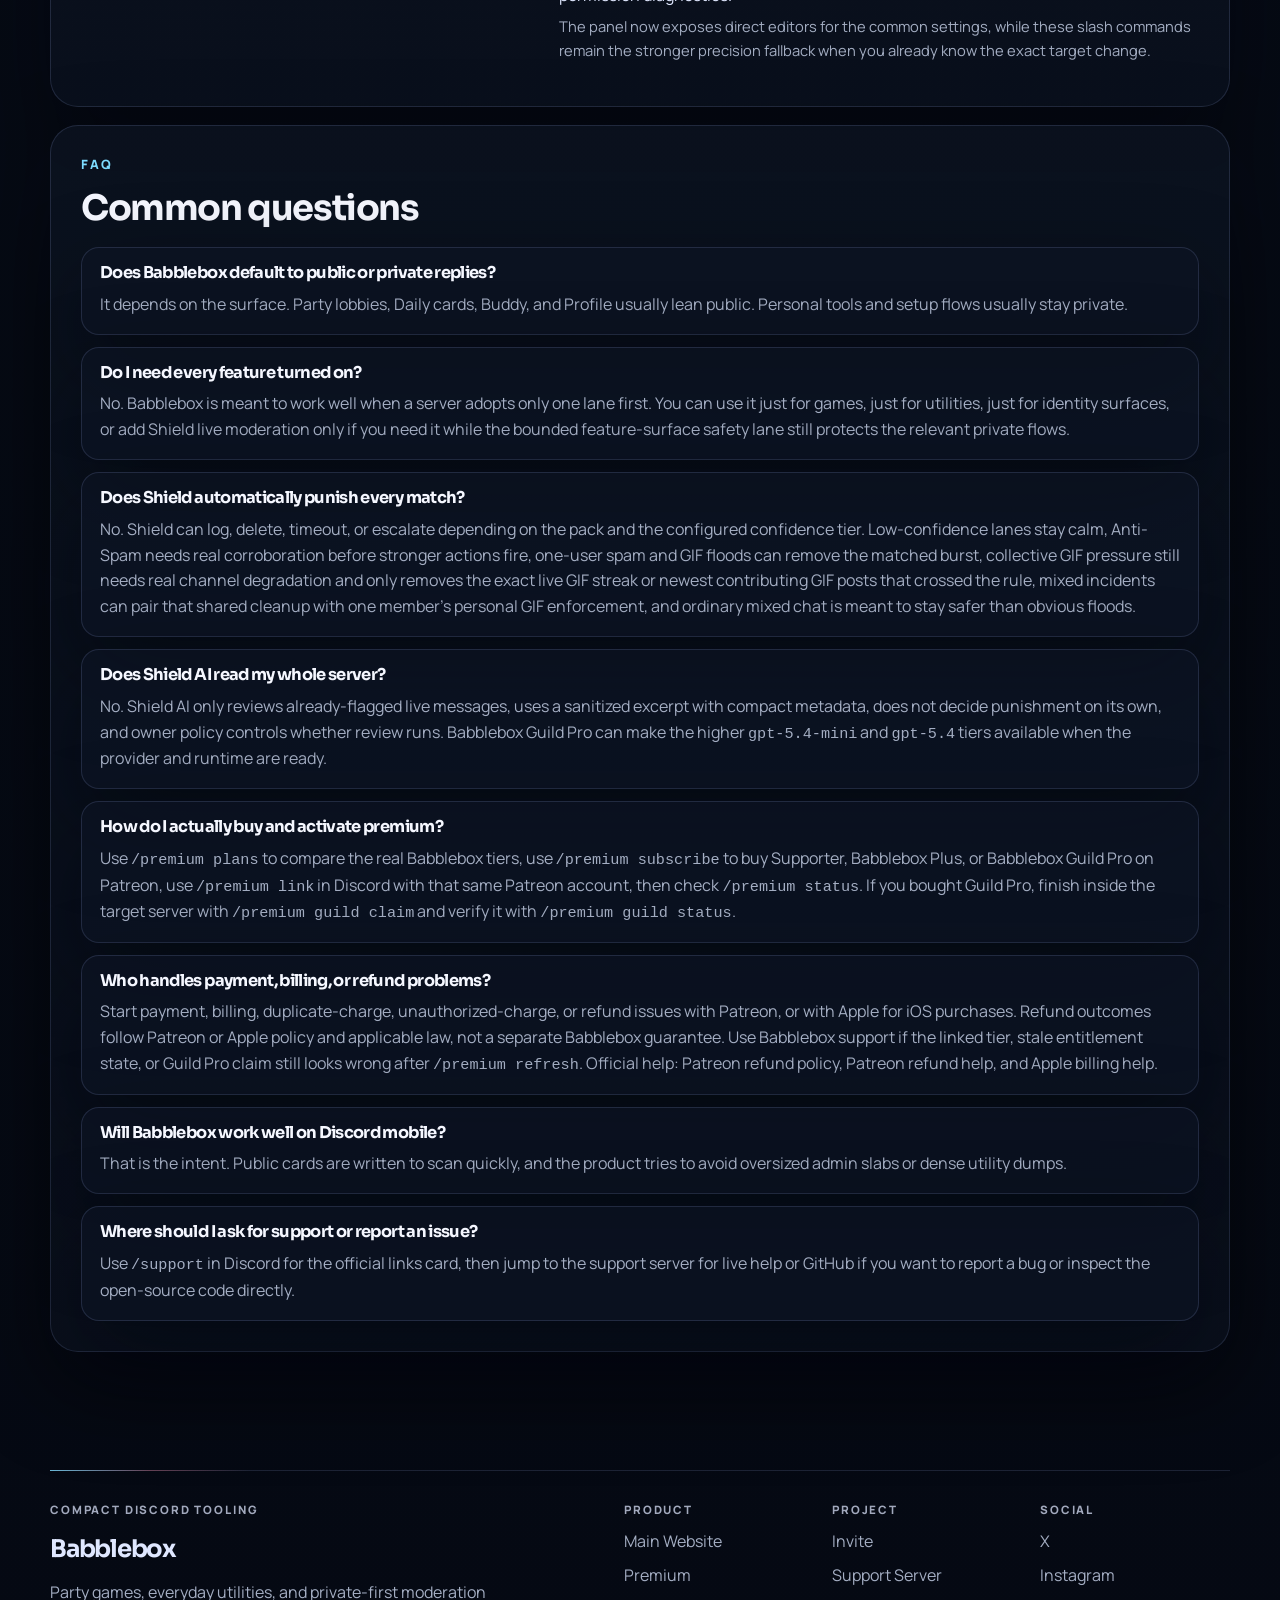
==== commit d145350d: "Refine Pattern Hunt into a guesser-led question loop" ====
--- a/help.html
+++ b/help.html
@@ -751,7 +751,7 @@
             <h2>Short multiplayer energy, built around live rooms.</h2>
             <p><code>/play</code> acts as the shared lobby for the live-party lane instead of forcing people to remember several different entry points.</p>
             <div class="command-list">
-              <div class="command-row"><div><code>/play</code></div><div><p>Open the multiplayer lobby.</p><span>Start Broken Telephone, Exquisite Corpse, Spyfall, Word Bomb, or Pattern Hunt from one place. Broken Telephone runs as a DM relay, Exquisite Corpse uses six hidden prompts for 3-6 players, Spyfall rotates the spotlight through live interrogation and voting, Word Bomb keeps compact syllable pressure high, and Pattern Hunt keeps private natural rule theories in <code>/hunt guess</code>. Coders need server DMs open before the room starts.</span></div></div>
+              <div class="command-row"><div><code>/play</code></div><div><p>Open the multiplayer lobby.</p><span>Start Broken Telephone, Exquisite Corpse, Spyfall, Word Bomb, or Pattern Hunt from one place. Broken Telephone runs as a DM relay, Exquisite Corpse uses six hidden prompts for 3-6 players, Spyfall rotates the spotlight through live interrogation and voting, Word Bomb keeps compact syllable pressure high, and Pattern Hunt turns into guesser-led table talk with private natural theories in <code>/hunt guess</code>. Pattern holders need server DMs open before the room starts.</span></div></div>
               <div class="command-row"><div><code>/spyfall target</code> and <code>/spyfall vote</code></div><div><p>Move the Spyfall spotlight or call the vote from slash.</p><span>Use <code>/spyfall target @member</code> when the original target panel has scrolled away. <code>/spyfall vote</code> starts the vote, while the old prefix <code>bb!vote</code> still works for a short migration window. The separate <code>/vote</code> root is now reserved for the Top.gg Vote Bonus panel.</span></div></div>
               <div class="command-row"><div><code>/hunt status</code> and <code>/hunt guess</code></div><div><p>Operate the active Pattern Hunt round.</p><span>These stay dormant unless a Pattern Hunt lobby is already live in the server. <code>/hunt status</code> mirrors the live state card privately, and <code>/hunt guess</code> accepts natural theories like <code>contains a number</code>, <code>starts with b</code>, or <code>has 3-5 words</code>. The <strong>Contains Digits</strong> family means digits <code>0-9</code> only.</span></div></div>
               <div class="command-row"><div><code>/stats</code> and <code>/leaderboard</code></div><div><p>Check light session stats.</p><span>These stay compact and playful instead of turning into a giant progression system.</span></div></div>
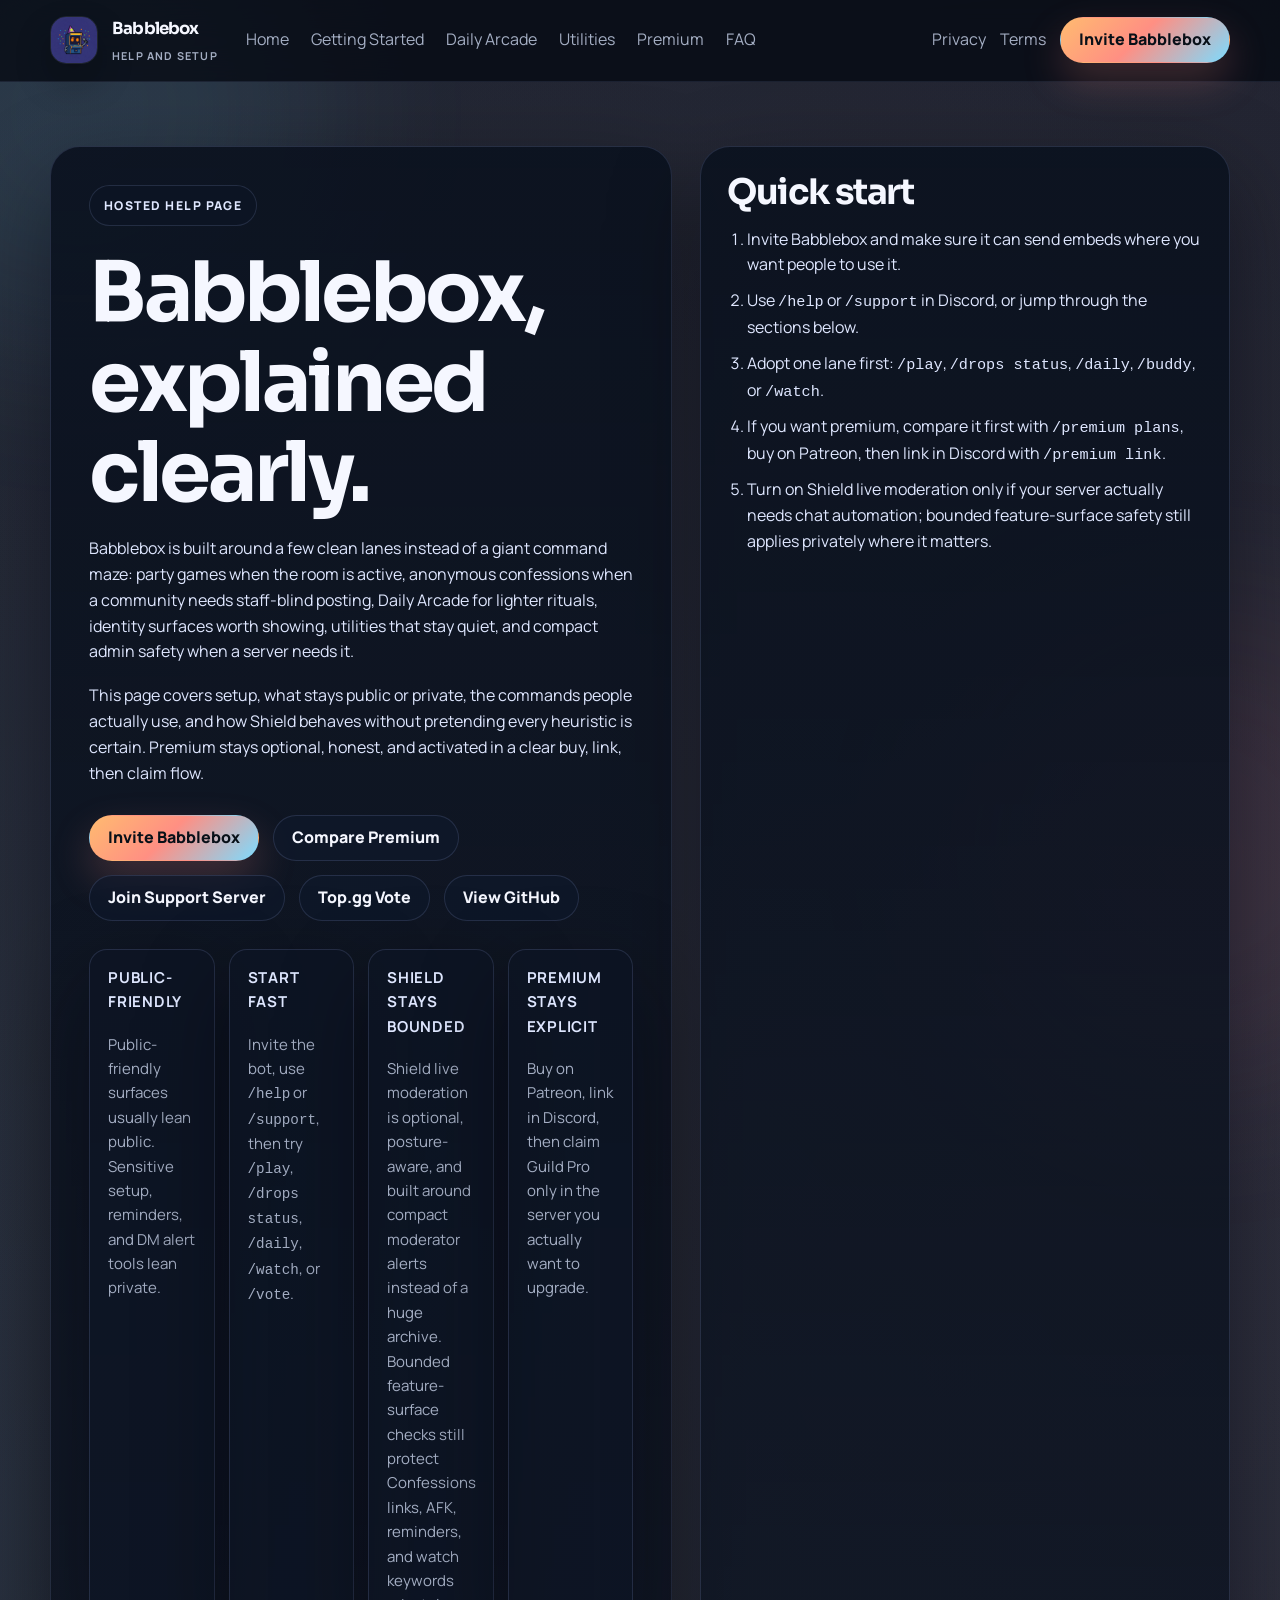
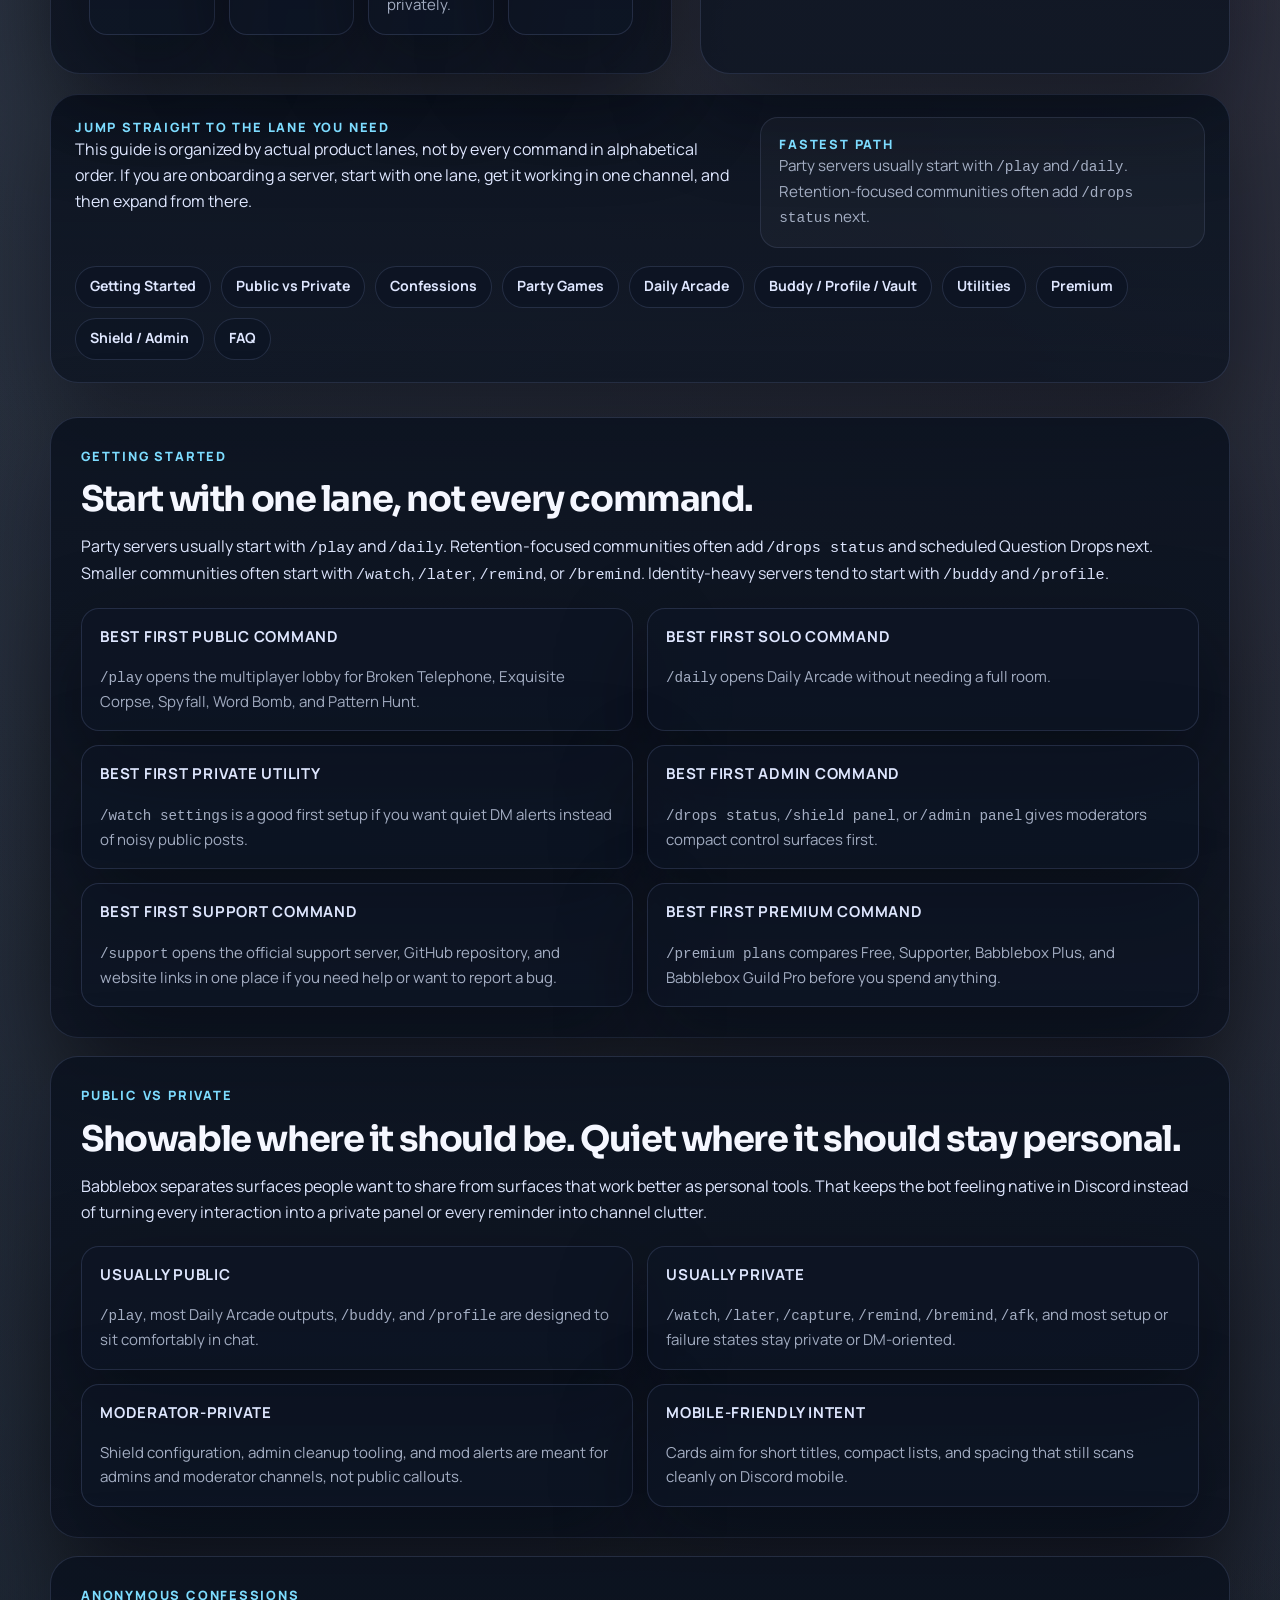
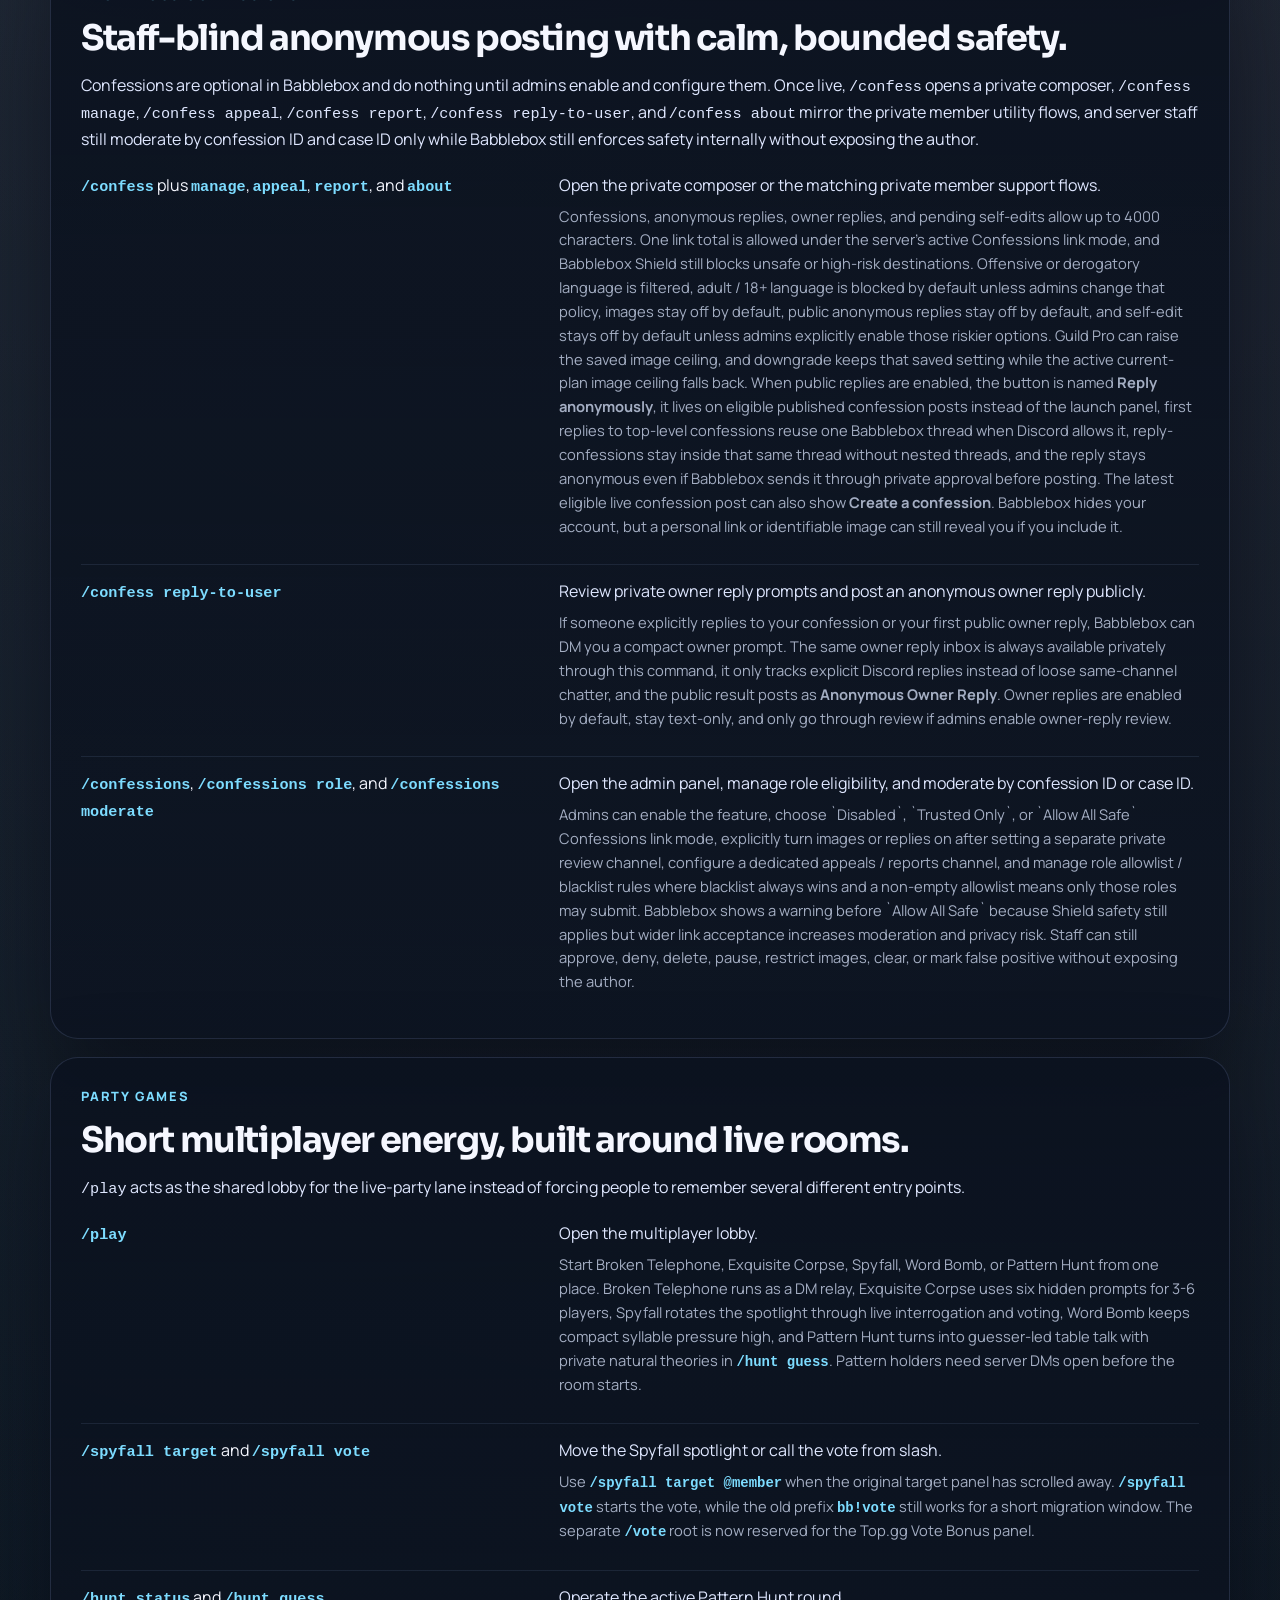
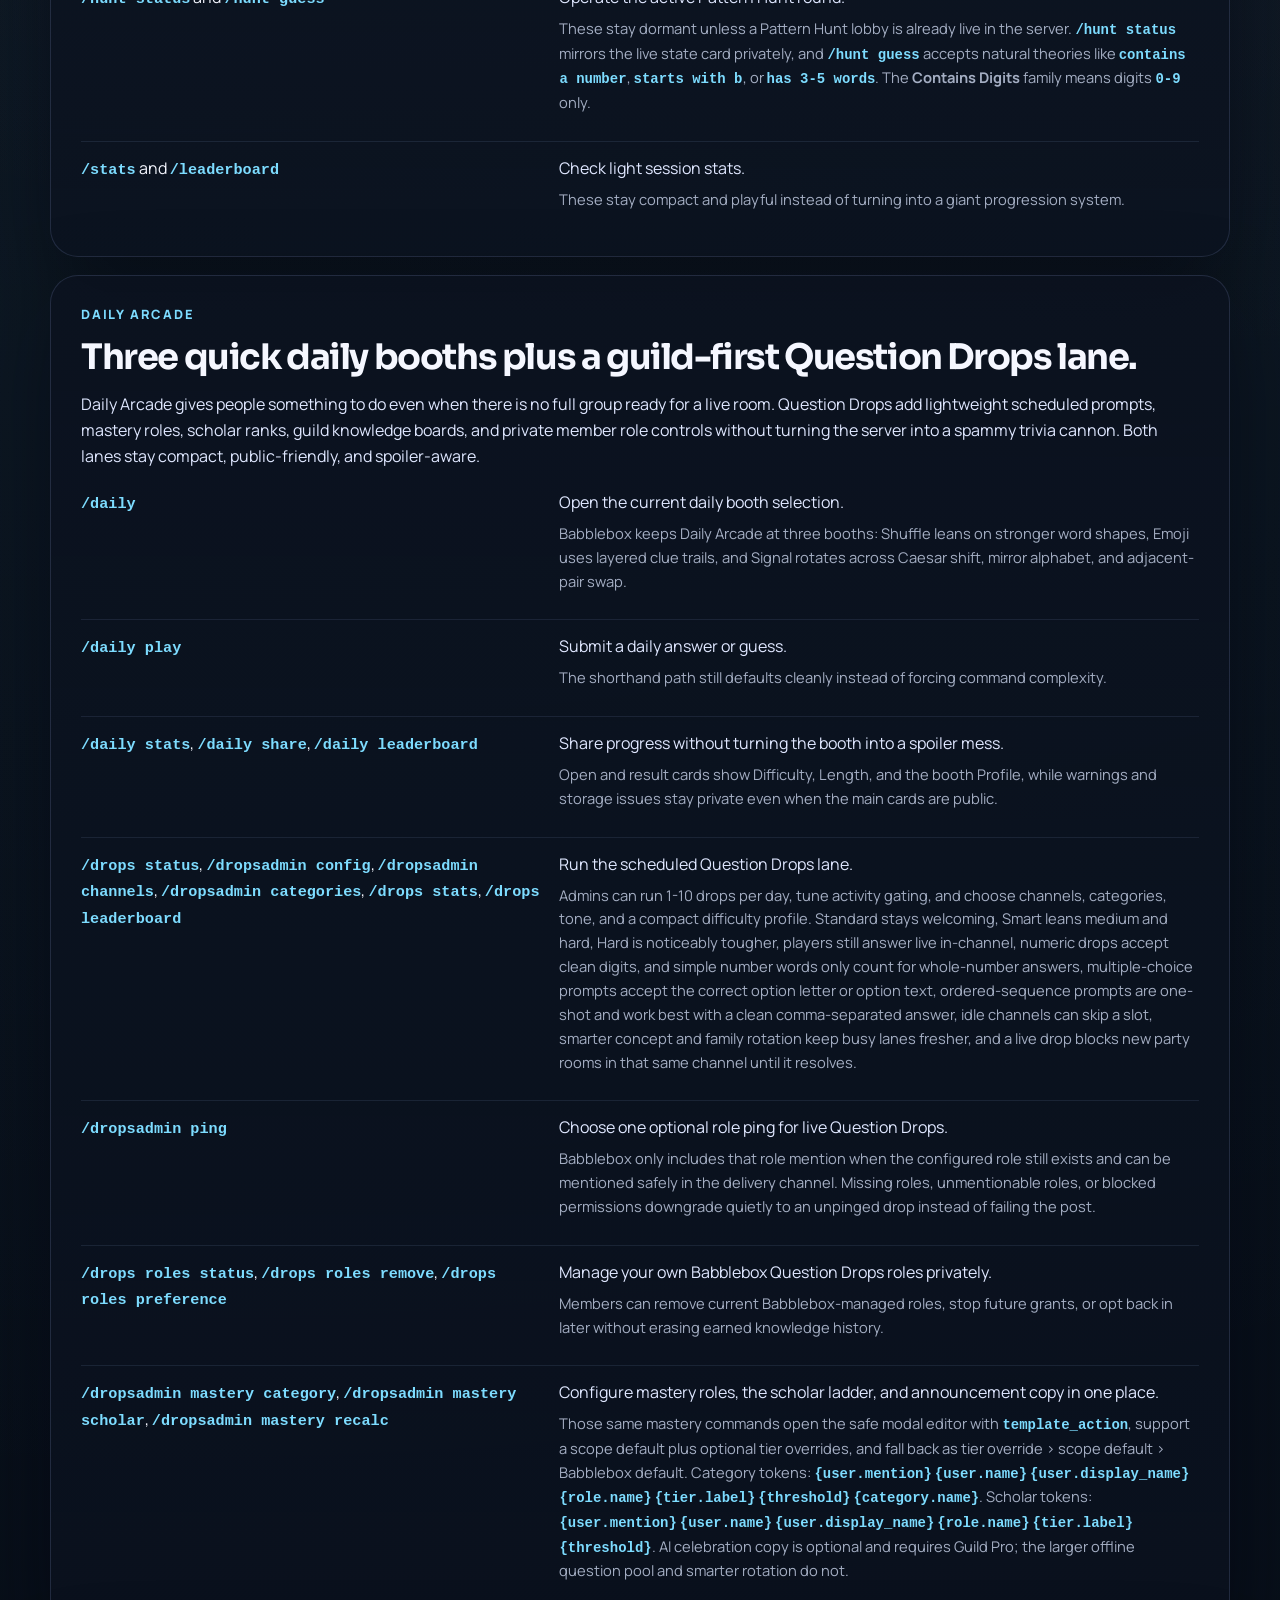
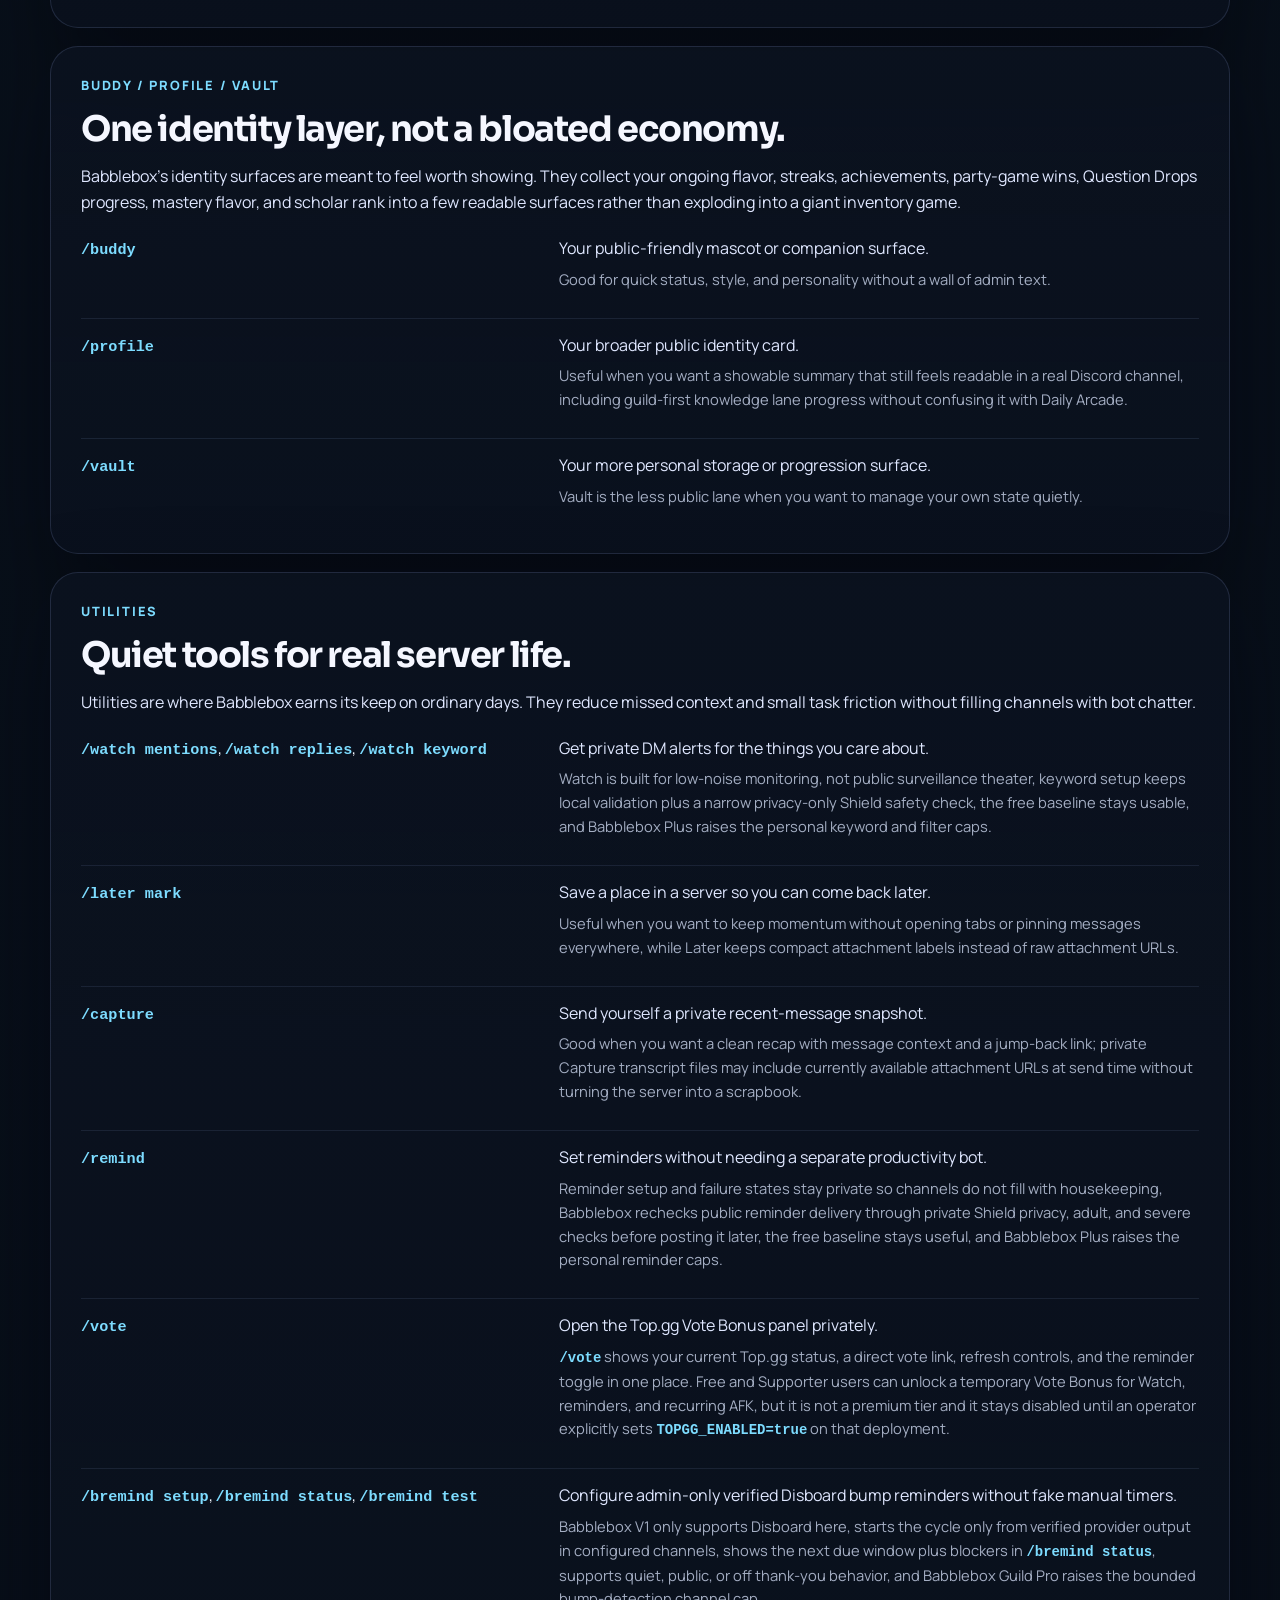
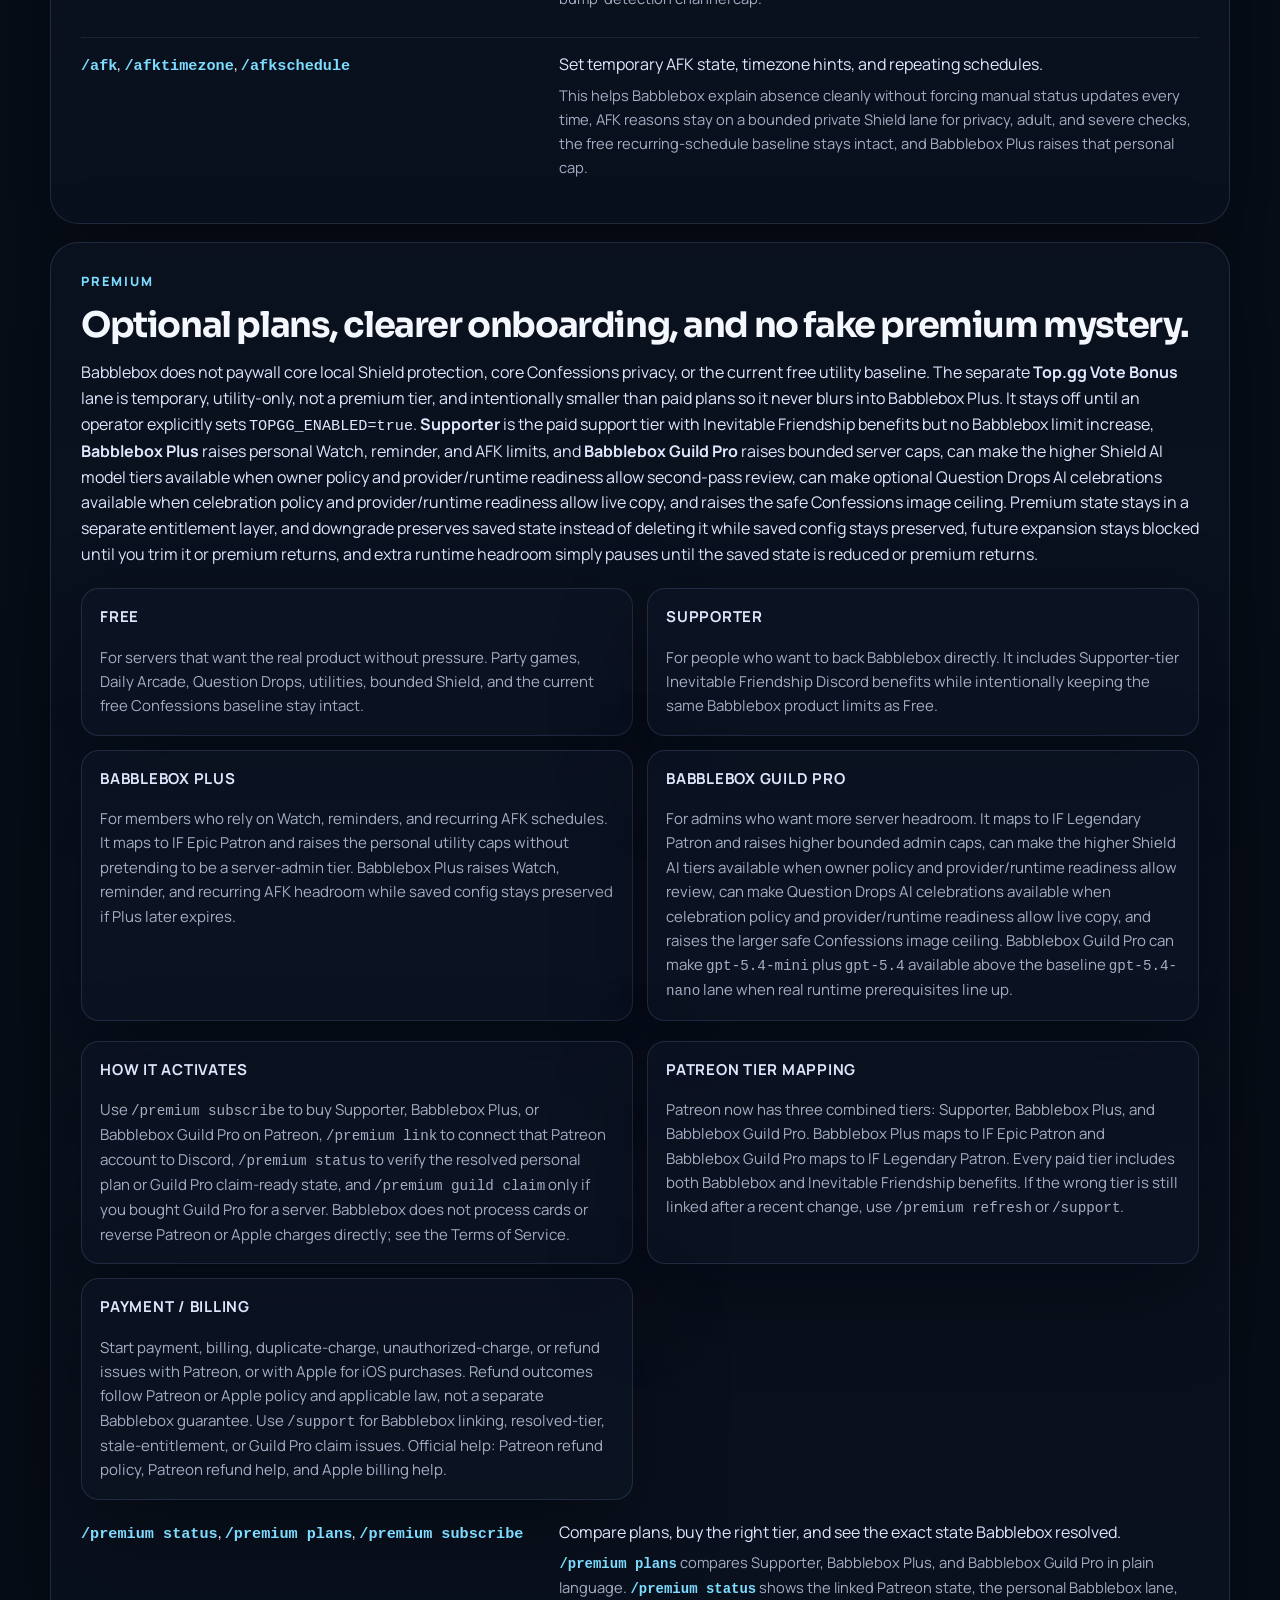
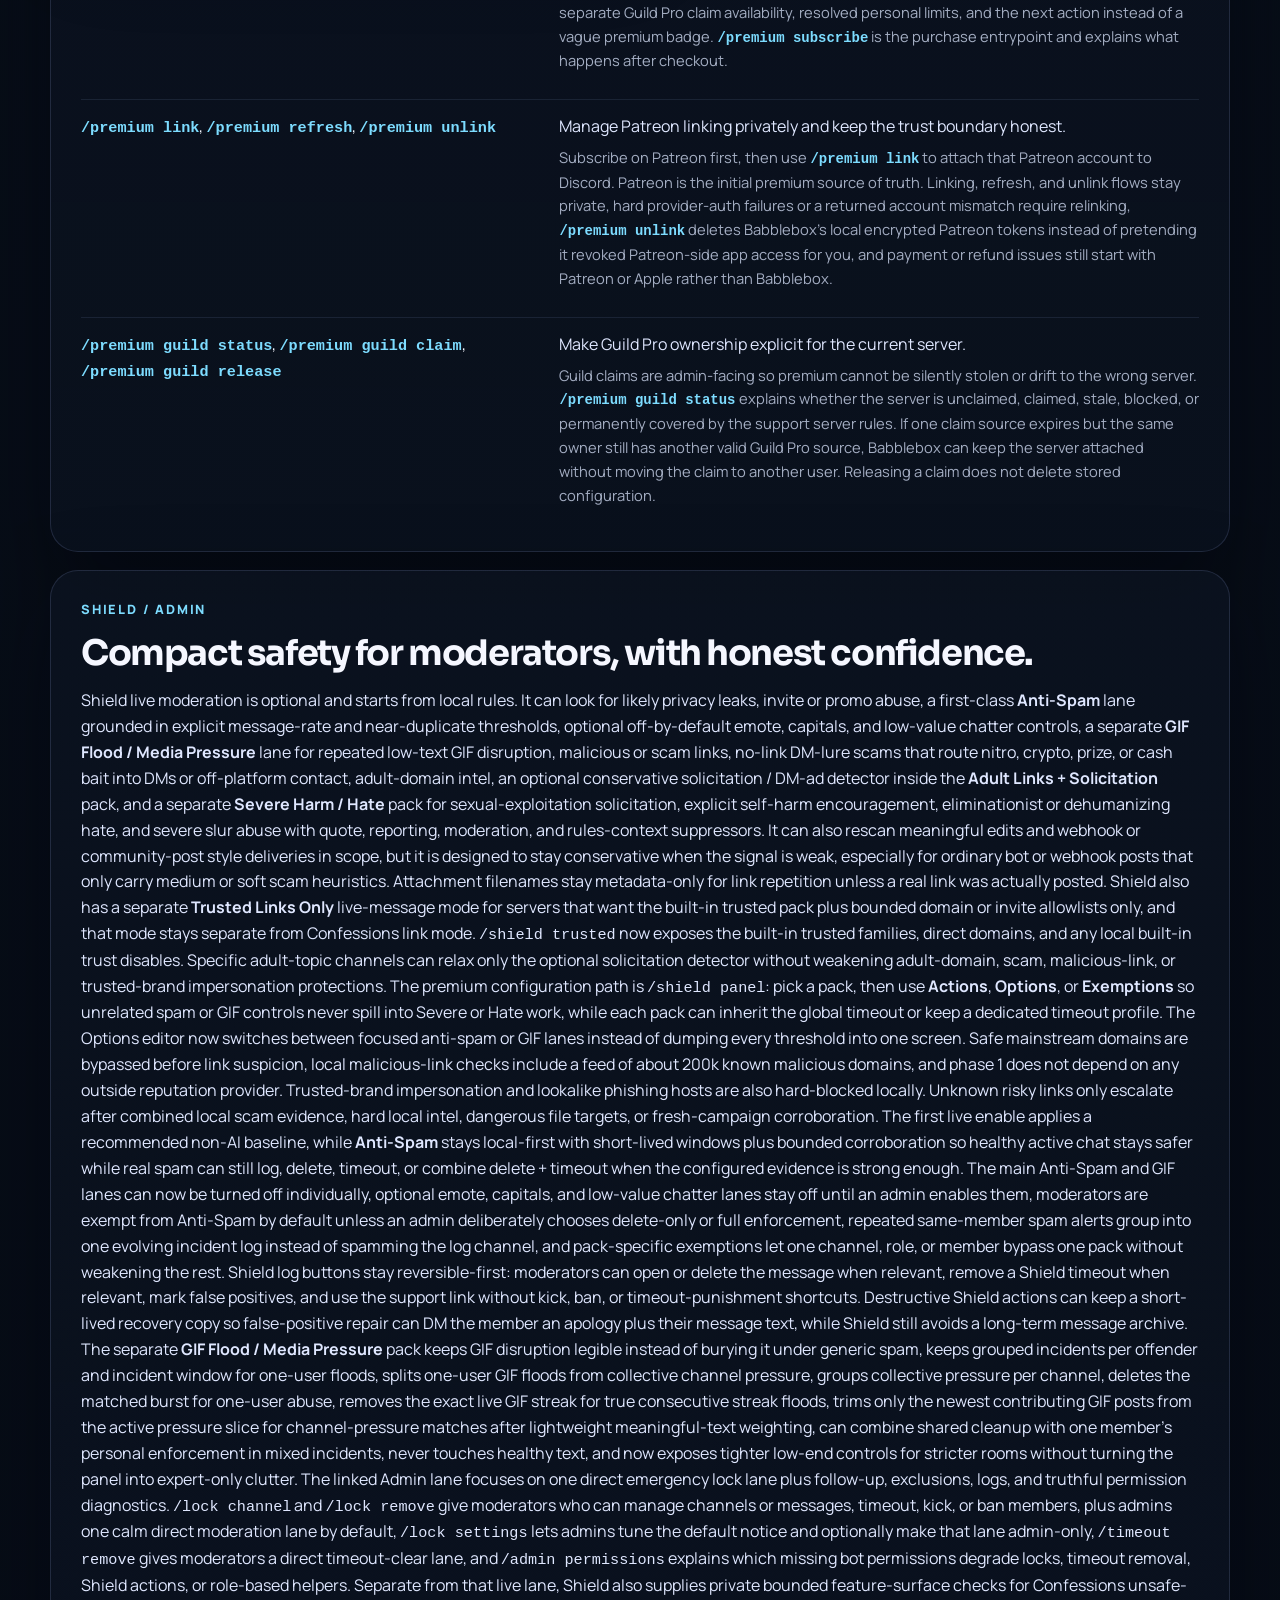
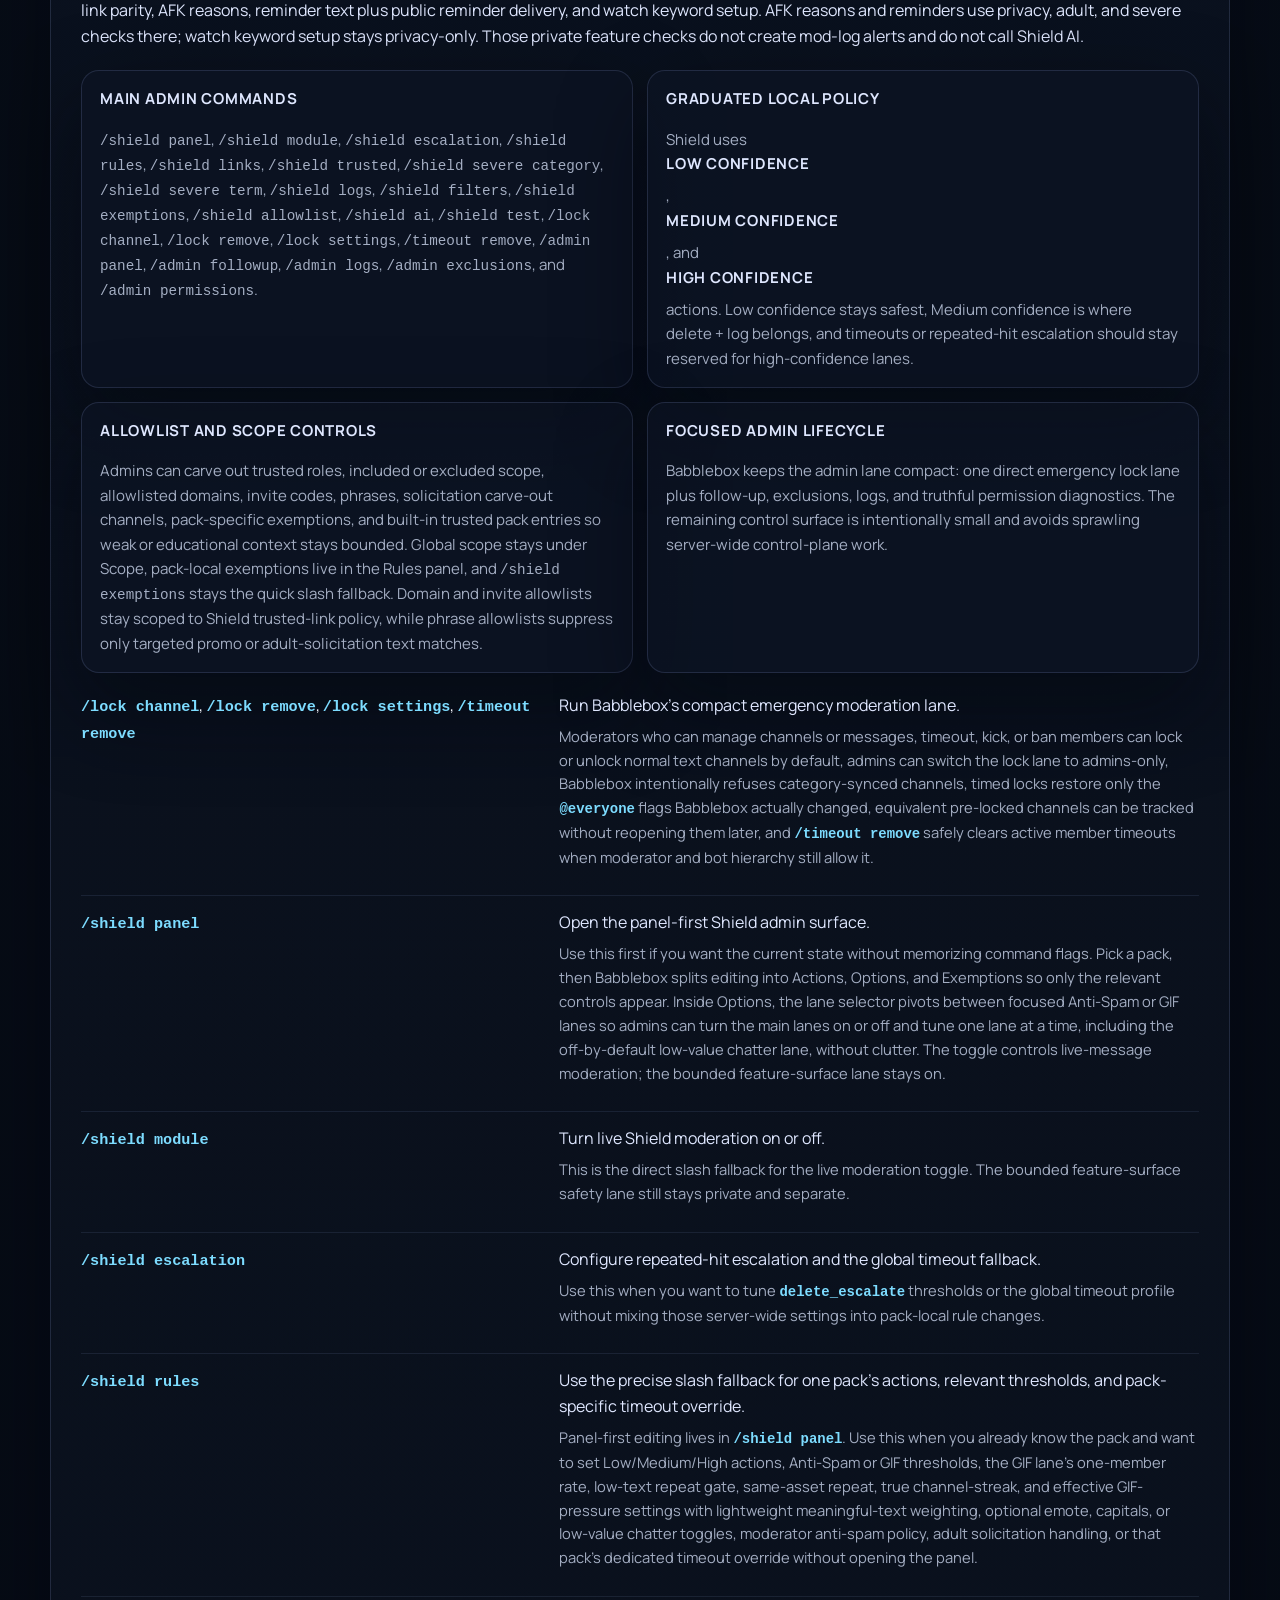
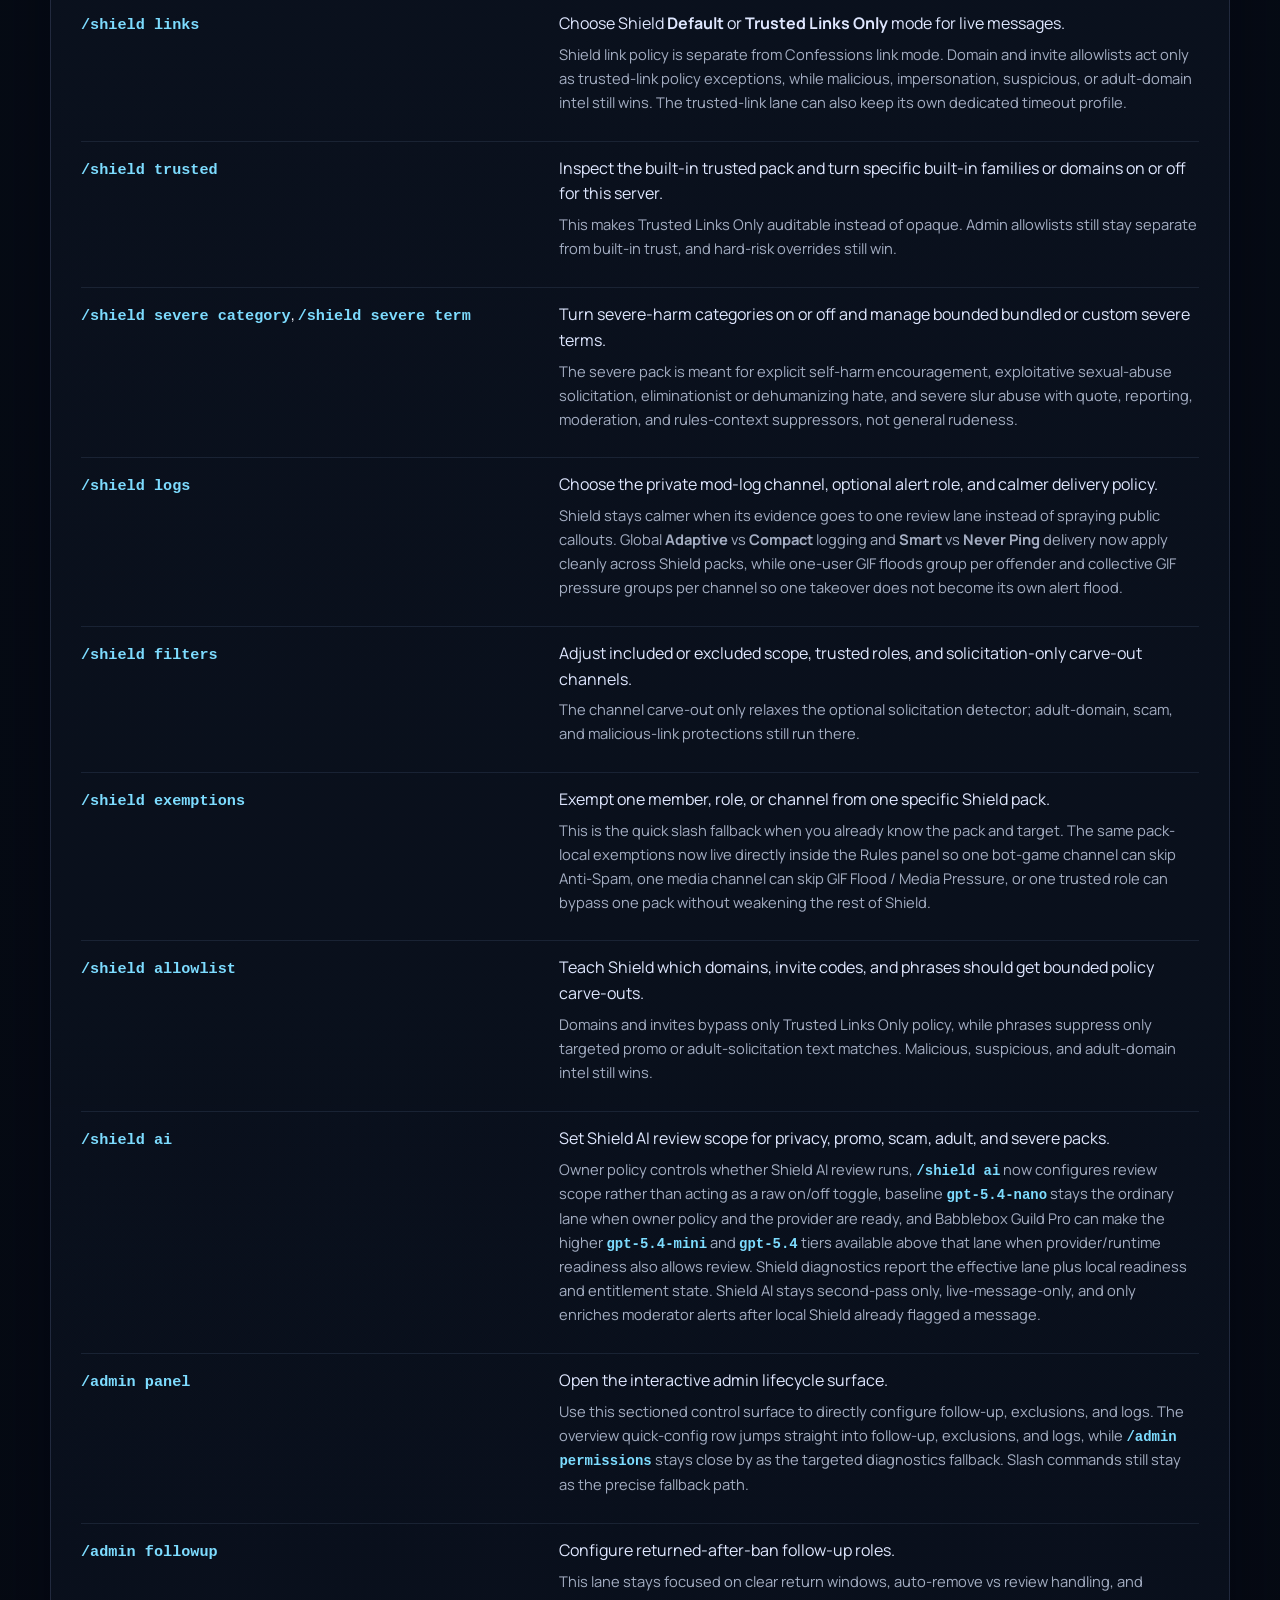
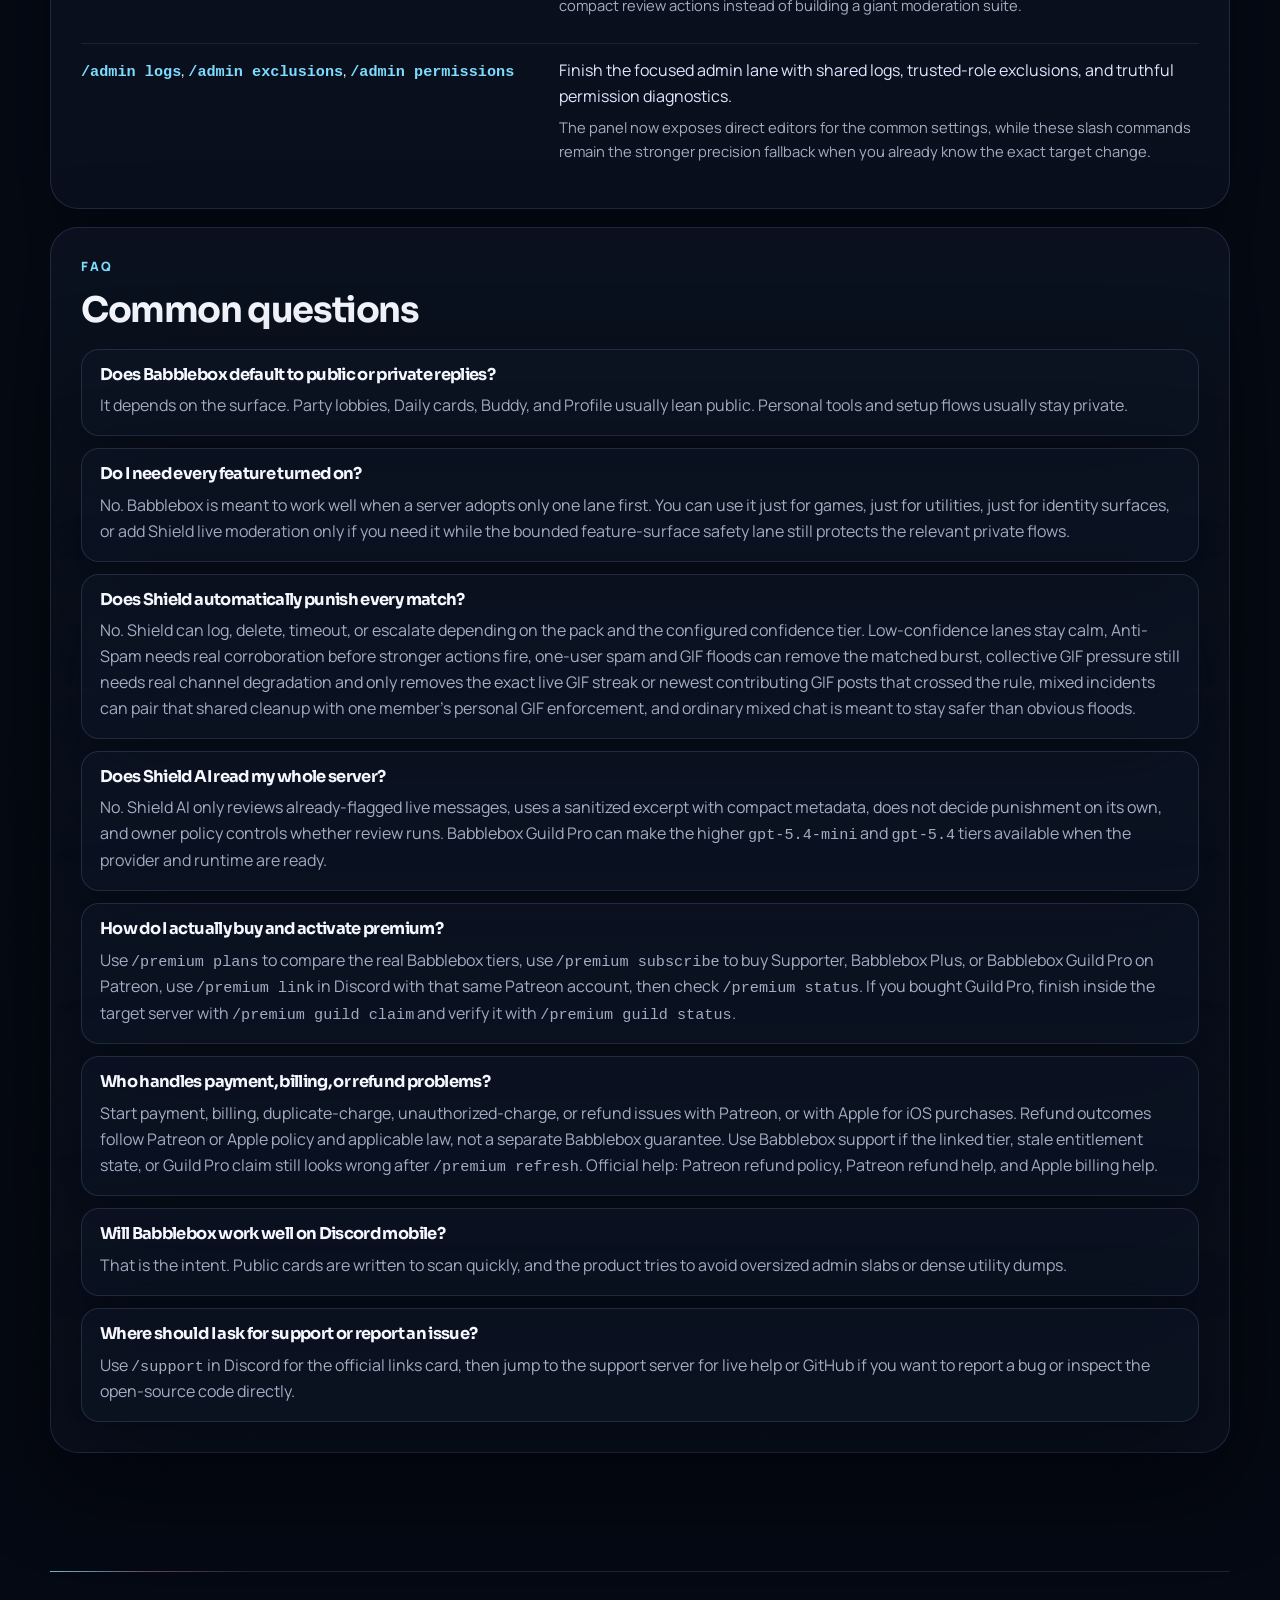
==== commit c01d7c4f: "Harden Babblebox admin flows and polish copy" ====
--- a/help.html
+++ b/help.html
@@ -844,14 +844,14 @@
             <h2>Compact safety for moderators, with honest confidence.</h2>
             <p>
               Shield live moderation is optional and starts from local rules. It can look for likely privacy leaks, invite or promo abuse,
-              a first-class <strong>Anti-Spam</strong> lane grounded in explicit message-rate and near-duplicate thresholds, a separate <strong>GIF Flood / Media Pressure</strong> lane for repeated low-text GIF disruption, malicious or scam links, no-link DM-lure scams that route nitro, crypto, prize, or cash bait into DMs or off-platform contact, adult-domain intel, an optional conservative solicitation /
+              a first-class <strong>Anti-Spam</strong> lane grounded in explicit message-rate and near-duplicate thresholds, optional off-by-default emote, capitals, and low-value chatter controls, a separate <strong>GIF Flood / Media Pressure</strong> lane for repeated low-text GIF disruption, malicious or scam links, no-link DM-lure scams that route nitro, crypto, prize, or cash bait into DMs or off-platform contact, adult-domain intel, an optional conservative solicitation /
               DM-ad detector inside the <strong>Adult Links + Solicitation</strong> pack, and a separate <strong>Severe Harm / Hate</strong> pack for
               sexual-exploitation solicitation, explicit self-harm encouragement, eliminationist or dehumanizing hate, and severe slur abuse with quote, reporting, moderation, and rules-context suppressors. It can also rescan meaningful edits and
               webhook or community-post style deliveries in scope, but it is designed to stay conservative when the
               signal is weak, especially for ordinary bot or webhook posts that only carry medium or soft scam heuristics. Attachment filenames stay metadata-only for link repetition unless a real link was actually
               posted. Shield also has a separate <strong>Trusted Links Only</strong> live-message mode for servers that want the built-in trusted pack plus bounded domain or invite allowlists only, and that mode stays separate from Confessions link mode. <code>/shield trusted</code> now exposes the built-in trusted families, direct domains, and any local built-in trust disables. Specific adult-topic channels can relax only the optional solicitation detector without weakening adult-domain, scam, malicious-link, or trusted-brand impersonation protections. The premium configuration path is <code>/shield panel</code>: pick a pack, then use <strong>Actions</strong>, <strong>Options</strong>, or <strong>Exemptions</strong> so unrelated spam or GIF controls never spill into Severe or Hate work, while each pack can inherit the global timeout or keep a dedicated timeout profile. The Options editor now switches between focused anti-spam or GIF lanes instead of dumping every threshold into one screen. Safe mainstream domains are bypassed before link suspicion, local malicious-link checks include
               a feed of about 200k known malicious domains, and phase 1 does not depend on any
-              outside reputation provider. Trusted-brand impersonation and lookalike phishing hosts are also hard-blocked locally. Unknown risky links only escalate after combined local scam evidence. The first live enable applies a recommended non-AI baseline, while <strong>Anti-Spam</strong> stays local-first with short-lived windows plus bounded corroboration so healthy active chat stays safer while real spam can still log, delete, timeout, or combine delete + timeout when the configured evidence is strong enough. The main Anti-Spam and GIF lanes can now be turned off individually, optional emote and capitals lanes stay off until an admin enables them, moderators are exempt from Anti-Spam by default unless an admin deliberately chooses delete-only or full enforcement, repeated same-member spam alerts group into one evolving incident log instead of spamming the log channel, and pack-specific exemptions let one channel, role, or member bypass one pack without weakening the rest. The separate <strong>GIF Flood / Media Pressure</strong> pack keeps GIF disruption legible instead of burying it under generic spam, keeps grouped incidents per offender and incident window for one-user floods, splits one-user GIF floods from collective channel pressure, groups collective pressure per channel, deletes the matched burst for one-user abuse, removes the exact live GIF streak for true consecutive streak floods, trims only the newest contributing GIF posts from the active pressure slice for channel-pressure matches after lightweight meaningful-text weighting, can combine shared cleanup with one member's personal enforcement in mixed incidents, never touches healthy text, and now exposes tighter low-end controls for stricter rooms without turning the panel into expert-only clutter. The linked Admin lane focuses on one direct emergency lock lane plus follow-up, exclusions, logs, and truthful permission diagnostics. <code>/lock channel</code> and <code>/lock remove</code> give moderators who can manage channels or messages, timeout, kick, or ban members, plus admins one calm direct moderation lane by default, <code>/lock settings</code> lets admins tune the default notice and optionally make that lane admin-only, <code>/timeout remove</code> gives moderators a direct timeout-clear lane, and <code>/admin permissions</code> explains which missing bot permissions degrade locks, timeout removal, Shield actions, or role-based helpers. Separate from that live lane, Shield also supplies private bounded feature-surface checks for Confessions unsafe-link parity, AFK reasons, reminder text plus public reminder delivery, and watch keyword setup. AFK reasons and reminders use privacy, adult, and severe checks there; watch keyword setup stays privacy-only. Those private feature checks do not create mod-log alerts and do not call Shield AI.
+              outside reputation provider. Trusted-brand impersonation and lookalike phishing hosts are also hard-blocked locally. Unknown risky links only escalate after combined local scam evidence, hard local intel, dangerous file targets, or fresh-campaign corroboration. The first live enable applies a recommended non-AI baseline, while <strong>Anti-Spam</strong> stays local-first with short-lived windows plus bounded corroboration so healthy active chat stays safer while real spam can still log, delete, timeout, or combine delete + timeout when the configured evidence is strong enough. The main Anti-Spam and GIF lanes can now be turned off individually, optional emote, capitals, and low-value chatter lanes stay off until an admin enables them, moderators are exempt from Anti-Spam by default unless an admin deliberately chooses delete-only or full enforcement, repeated same-member spam alerts group into one evolving incident log instead of spamming the log channel, and pack-specific exemptions let one channel, role, or member bypass one pack without weakening the rest. Shield log buttons stay reversible-first: moderators can open or delete the message when relevant, remove a Shield timeout when relevant, mark false positives, and use the support link without kick, ban, or timeout-punishment shortcuts. Destructive Shield actions can keep a short-lived recovery copy so false-positive repair can DM the member an apology plus their message text, while Shield still avoids a long-term message archive. The separate <strong>GIF Flood / Media Pressure</strong> pack keeps GIF disruption legible instead of burying it under generic spam, keeps grouped incidents per offender and incident window for one-user floods, splits one-user GIF floods from collective channel pressure, groups collective pressure per channel, deletes the matched burst for one-user abuse, removes the exact live GIF streak for true consecutive streak floods, trims only the newest contributing GIF posts from the active pressure slice for channel-pressure matches after lightweight meaningful-text weighting, can combine shared cleanup with one member's personal enforcement in mixed incidents, never touches healthy text, and now exposes tighter low-end controls for stricter rooms without turning the panel into expert-only clutter. The linked Admin lane focuses on one direct emergency lock lane plus follow-up, exclusions, logs, and truthful permission diagnostics. <code>/lock channel</code> and <code>/lock remove</code> give moderators who can manage channels or messages, timeout, kick, or ban members, plus admins one calm direct moderation lane by default, <code>/lock settings</code> lets admins tune the default notice and optionally make that lane admin-only, <code>/timeout remove</code> gives moderators a direct timeout-clear lane, and <code>/admin permissions</code> explains which missing bot permissions degrade locks, timeout removal, Shield actions, or role-based helpers. Separate from that live lane, Shield also supplies private bounded feature-surface checks for Confessions unsafe-link parity, AFK reasons, reminder text plus public reminder delivery, and watch keyword setup. AFK reasons and reminders use privacy, adult, and severe checks there; watch keyword setup stays privacy-only. Those private feature checks do not create mod-log alerts and do not call Shield AI.
             </p>
             <div class="grid2">
               <article class="info"><strong>Main admin commands</strong><p><code>/shield panel</code>, <code>/shield module</code>, <code>/shield escalation</code>, <code>/shield rules</code>, <code>/shield links</code>, <code>/shield trusted</code>, <code>/shield severe category</code>, <code>/shield severe term</code>, <code>/shield logs</code>, <code>/shield filters</code>, <code>/shield exemptions</code>, <code>/shield allowlist</code>, <code>/shield ai</code>, <code>/shield test</code>, <code>/lock channel</code>, <code>/lock remove</code>, <code>/lock settings</code>, <code>/timeout remove</code>, <code>/admin panel</code>, <code>/admin followup</code>, <code>/admin logs</code>, <code>/admin exclusions</code>, and <code>/admin permissions</code>.</p></article>
@@ -861,10 +861,10 @@
             </div>
             <div class="command-list">
               <div class="command-row"><div><code>/lock channel</code>, <code>/lock remove</code>, <code>/lock settings</code>, <code>/timeout remove</code></div><div><p>Run Babblebox's compact emergency moderation lane.</p><span>Moderators who can manage channels or messages, timeout, kick, or ban members can lock or unlock normal text channels by default, admins can switch the lock lane to admins-only, Babblebox intentionally refuses category-synced channels, timed locks restore only the <code>@everyone</code> flags Babblebox actually changed, equivalent pre-locked channels can be tracked without reopening them later, and <code>/timeout remove</code> safely clears active member timeouts when moderator and bot hierarchy still allow it.</span></div></div>
-              <div class="command-row"><div><code>/shield panel</code></div><div><p>Open the panel-first Shield admin surface.</p><span>Use this first if you want the current state without memorizing command flags. Pick a pack, then Babblebox splits editing into Actions, Options, and Exemptions so only the relevant controls appear. Inside Options, the lane selector pivots between focused Anti-Spam or GIF lanes so admins can turn the main lanes on or off and tune one lane at a time without clutter. The toggle controls live-message moderation; the bounded feature-surface lane stays on.</span></div></div>
+              <div class="command-row"><div><code>/shield panel</code></div><div><p>Open the panel-first Shield admin surface.</p><span>Use this first if you want the current state without memorizing command flags. Pick a pack, then Babblebox splits editing into Actions, Options, and Exemptions so only the relevant controls appear. Inside Options, the lane selector pivots between focused Anti-Spam or GIF lanes so admins can turn the main lanes on or off and tune one lane at a time, including the off-by-default low-value chatter lane, without clutter. The toggle controls live-message moderation; the bounded feature-surface lane stays on.</span></div></div>
               <div class="command-row"><div><code>/shield module</code></div><div><p>Turn live Shield moderation on or off.</p><span>This is the direct slash fallback for the live moderation toggle. The bounded feature-surface safety lane still stays private and separate.</span></div></div>
               <div class="command-row"><div><code>/shield escalation</code></div><div><p>Configure repeated-hit escalation and the global timeout fallback.</p><span>Use this when you want to tune <code>delete_escalate</code> thresholds or the global timeout profile without mixing those server-wide settings into pack-local rule changes.</span></div></div>
-              <div class="command-row"><div><code>/shield rules</code></div><div><p>Use the precise slash fallback for one pack's actions, relevant thresholds, and pack-specific timeout override.</p><span>Panel-first editing lives in <code>/shield panel</code>. Use this when you already know the pack and want to set Low/Medium/High actions, Anti-Spam or GIF thresholds, the GIF lane's one-member rate, low-text repeat gate, same-asset repeat, true channel-streak, and effective GIF-pressure settings with lightweight meaningful-text weighting, optional emote or capitals lanes, moderator anti-spam policy, adult solicitation handling, or that pack's dedicated timeout override without opening the panel.</span></div></div>
+              <div class="command-row"><div><code>/shield rules</code></div><div><p>Use the precise slash fallback for one pack's actions, relevant thresholds, and pack-specific timeout override.</p><span>Panel-first editing lives in <code>/shield panel</code>. Use this when you already know the pack and want to set Low/Medium/High actions, Anti-Spam or GIF thresholds, the GIF lane's one-member rate, low-text repeat gate, same-asset repeat, true channel-streak, and effective GIF-pressure settings with lightweight meaningful-text weighting, optional emote, capitals, or low-value chatter toggles, moderator anti-spam policy, adult solicitation handling, or that pack's dedicated timeout override without opening the panel.</span></div></div>
               <div class="command-row"><div><code>/shield links</code></div><div><p>Choose Shield <strong>Default</strong> or <strong>Trusted Links Only</strong> mode for live messages.</p><span>Shield link policy is separate from Confessions link mode. Domain and invite allowlists act only as trusted-link policy exceptions, while malicious, impersonation, suspicious, or adult-domain intel still wins. The trusted-link lane can also keep its own dedicated timeout profile.</span></div></div>
               <div class="command-row"><div><code>/shield trusted</code></div><div><p>Inspect the built-in trusted pack and turn specific built-in families or domains on or off for this server.</p><span>This makes Trusted Links Only auditable instead of opaque. Admin allowlists still stay separate from built-in trust, and hard-risk overrides still win.</span></div></div>
               <div class="command-row"><div><code>/shield severe category</code>, <code>/shield severe term</code></div><div><p>Turn severe-harm categories on or off and manage bounded bundled or custom severe terms.</p><span>The severe pack is meant for explicit self-harm encouragement, exploitative sexual-abuse solicitation, eliminationist or dehumanizing hate, and severe slur abuse with quote, reporting, moderation, and rules-context suppressors, not general rudeness.</span></div></div>
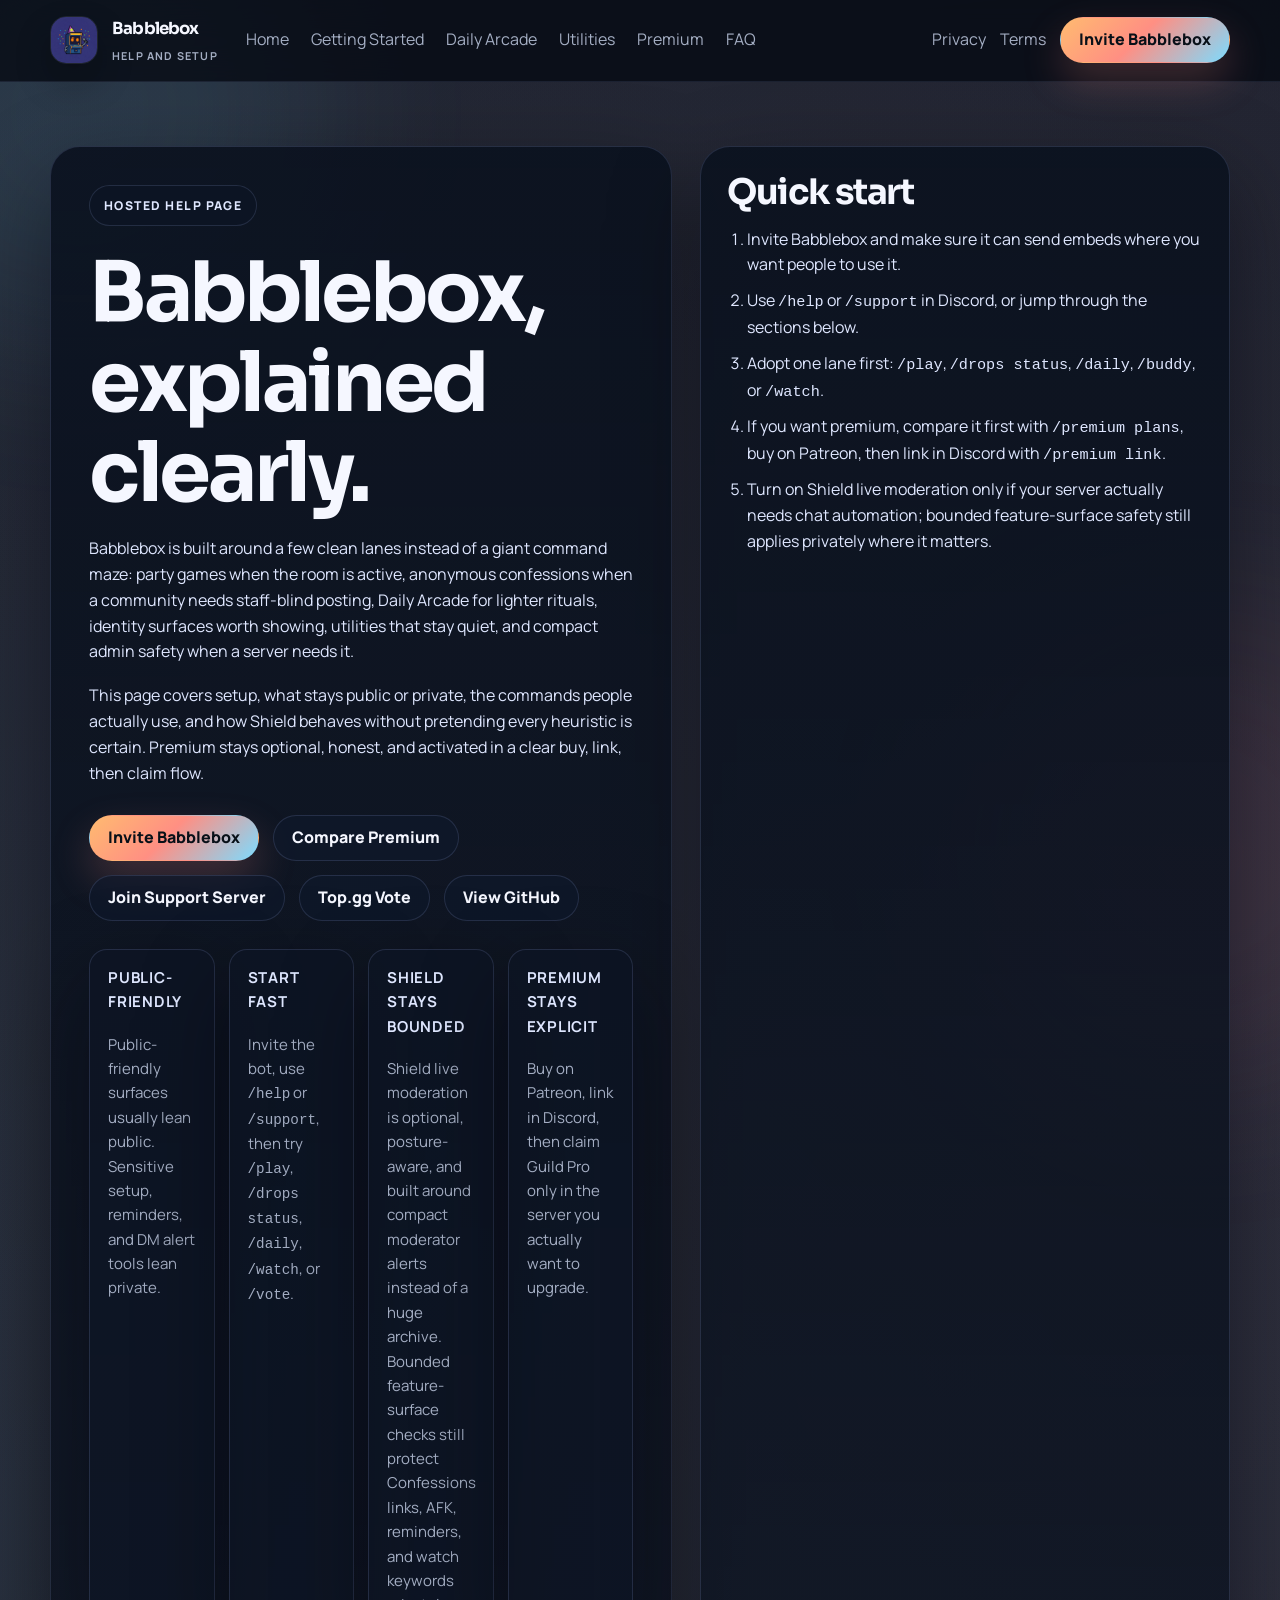
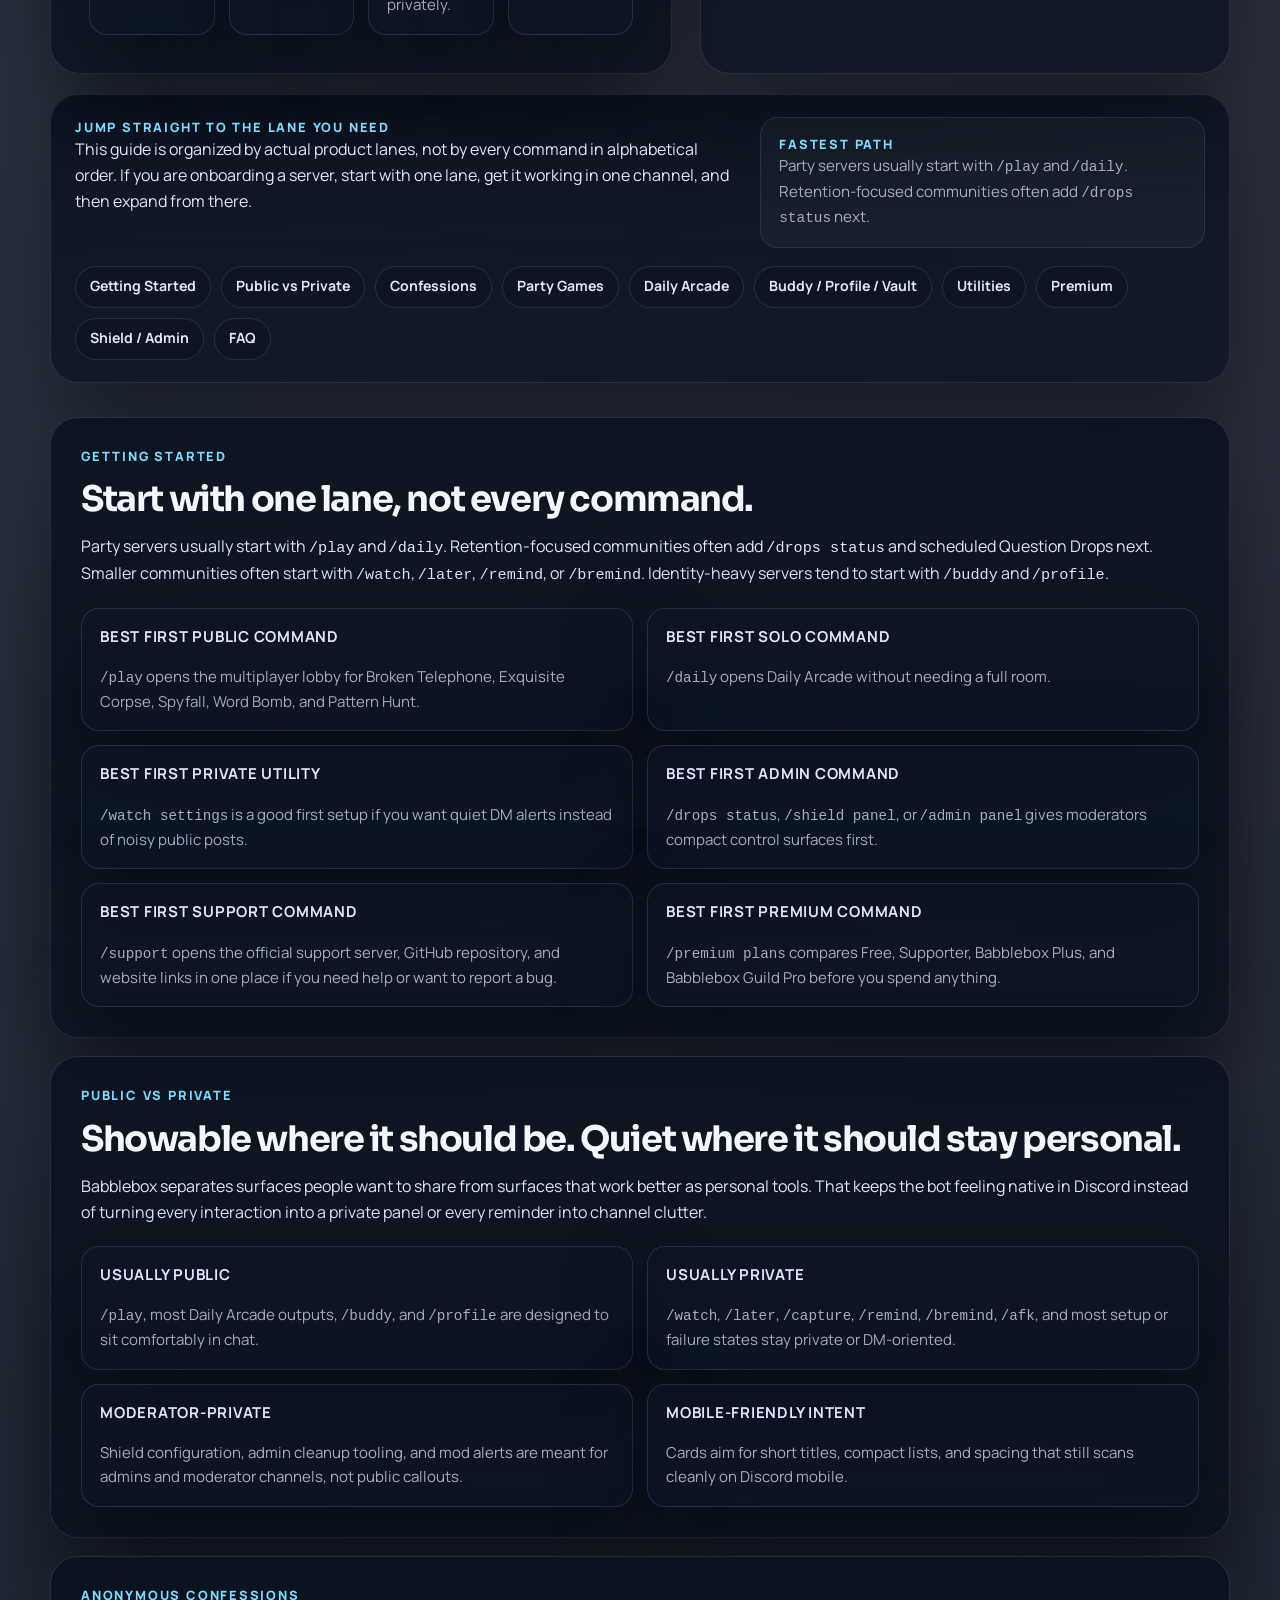
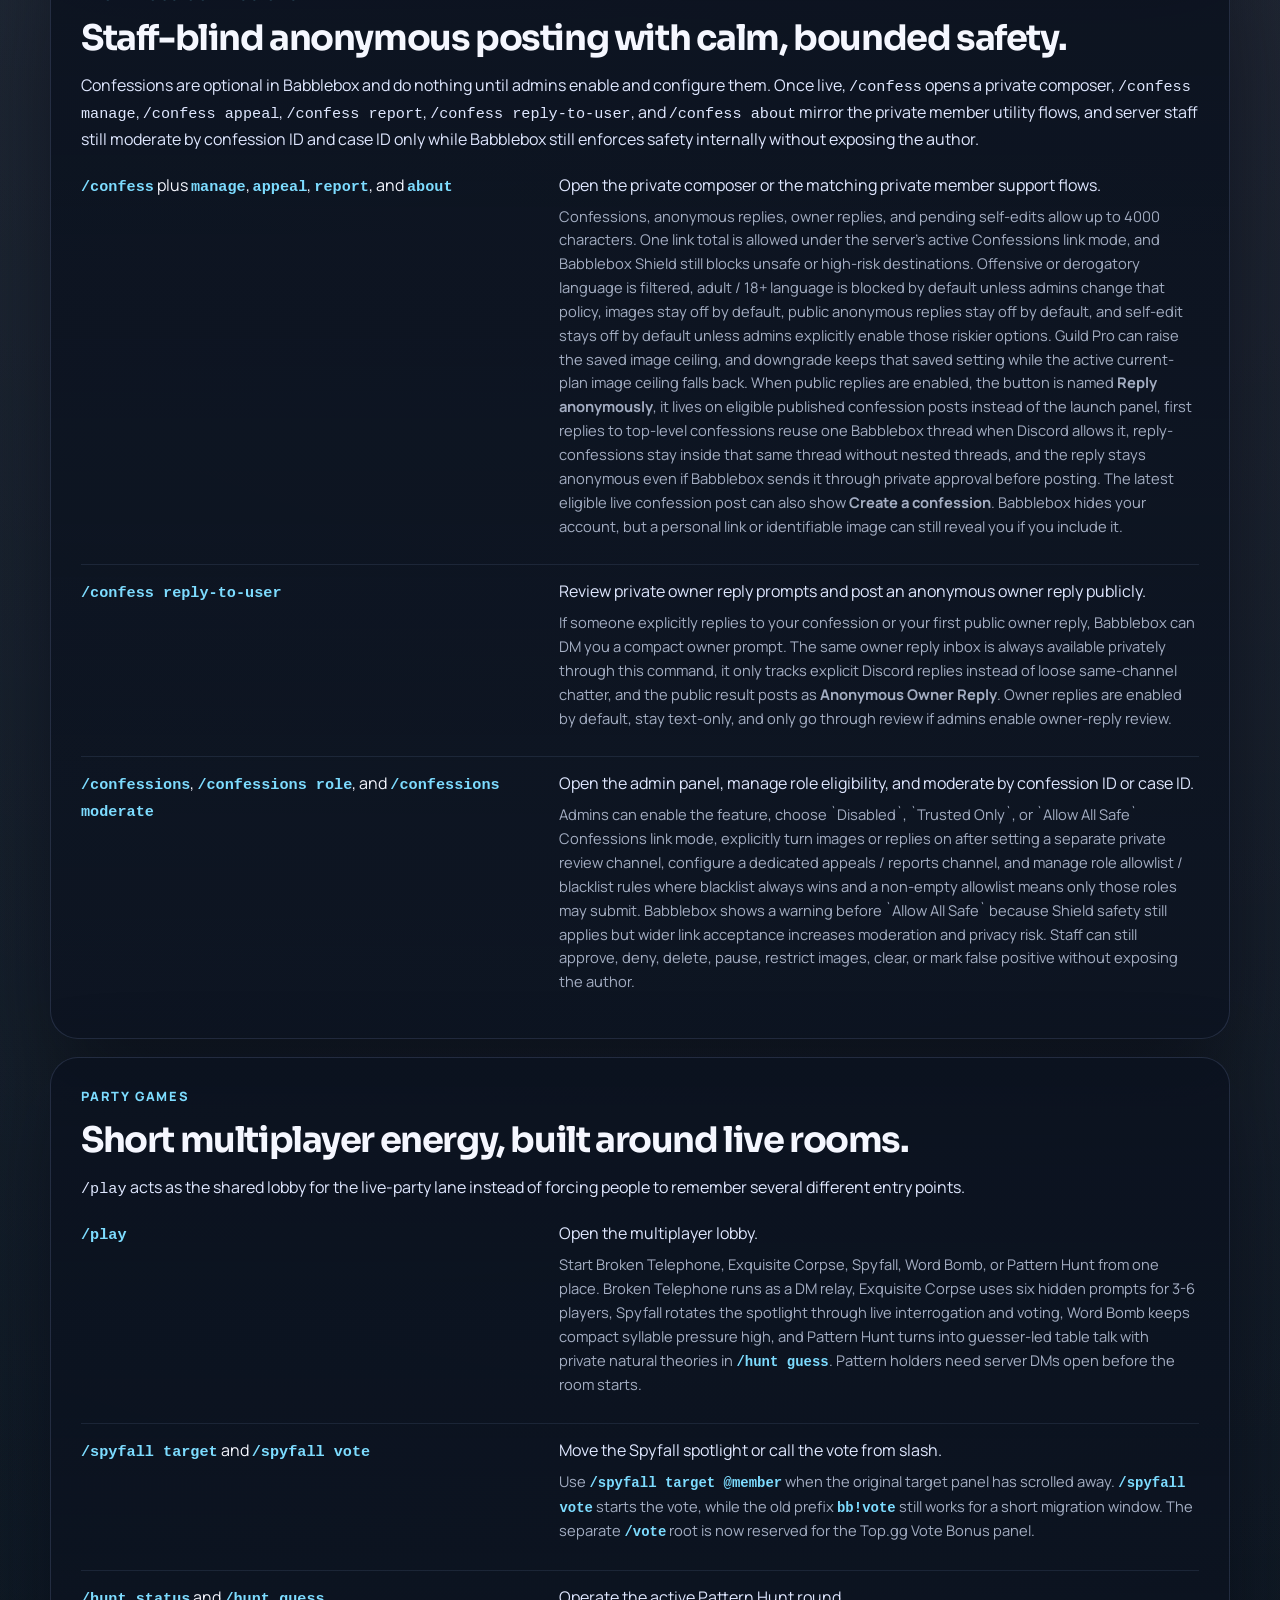
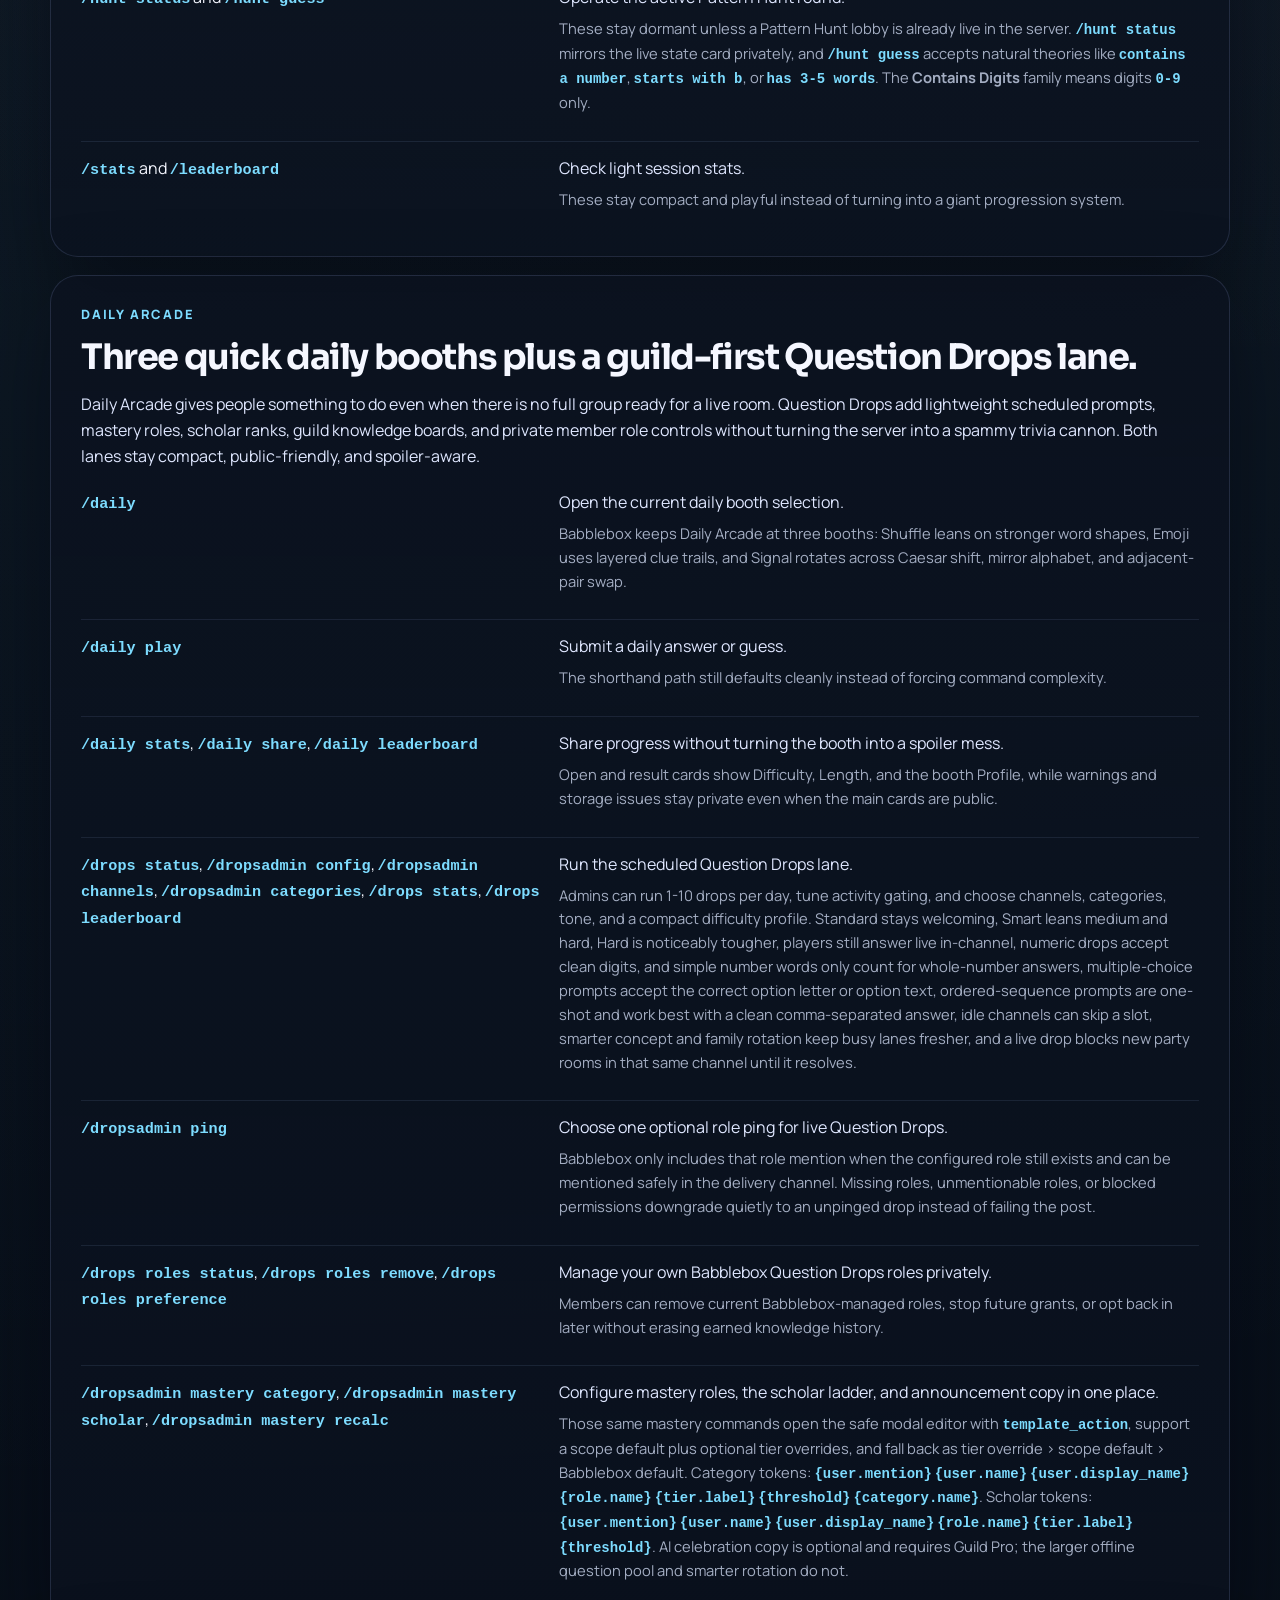
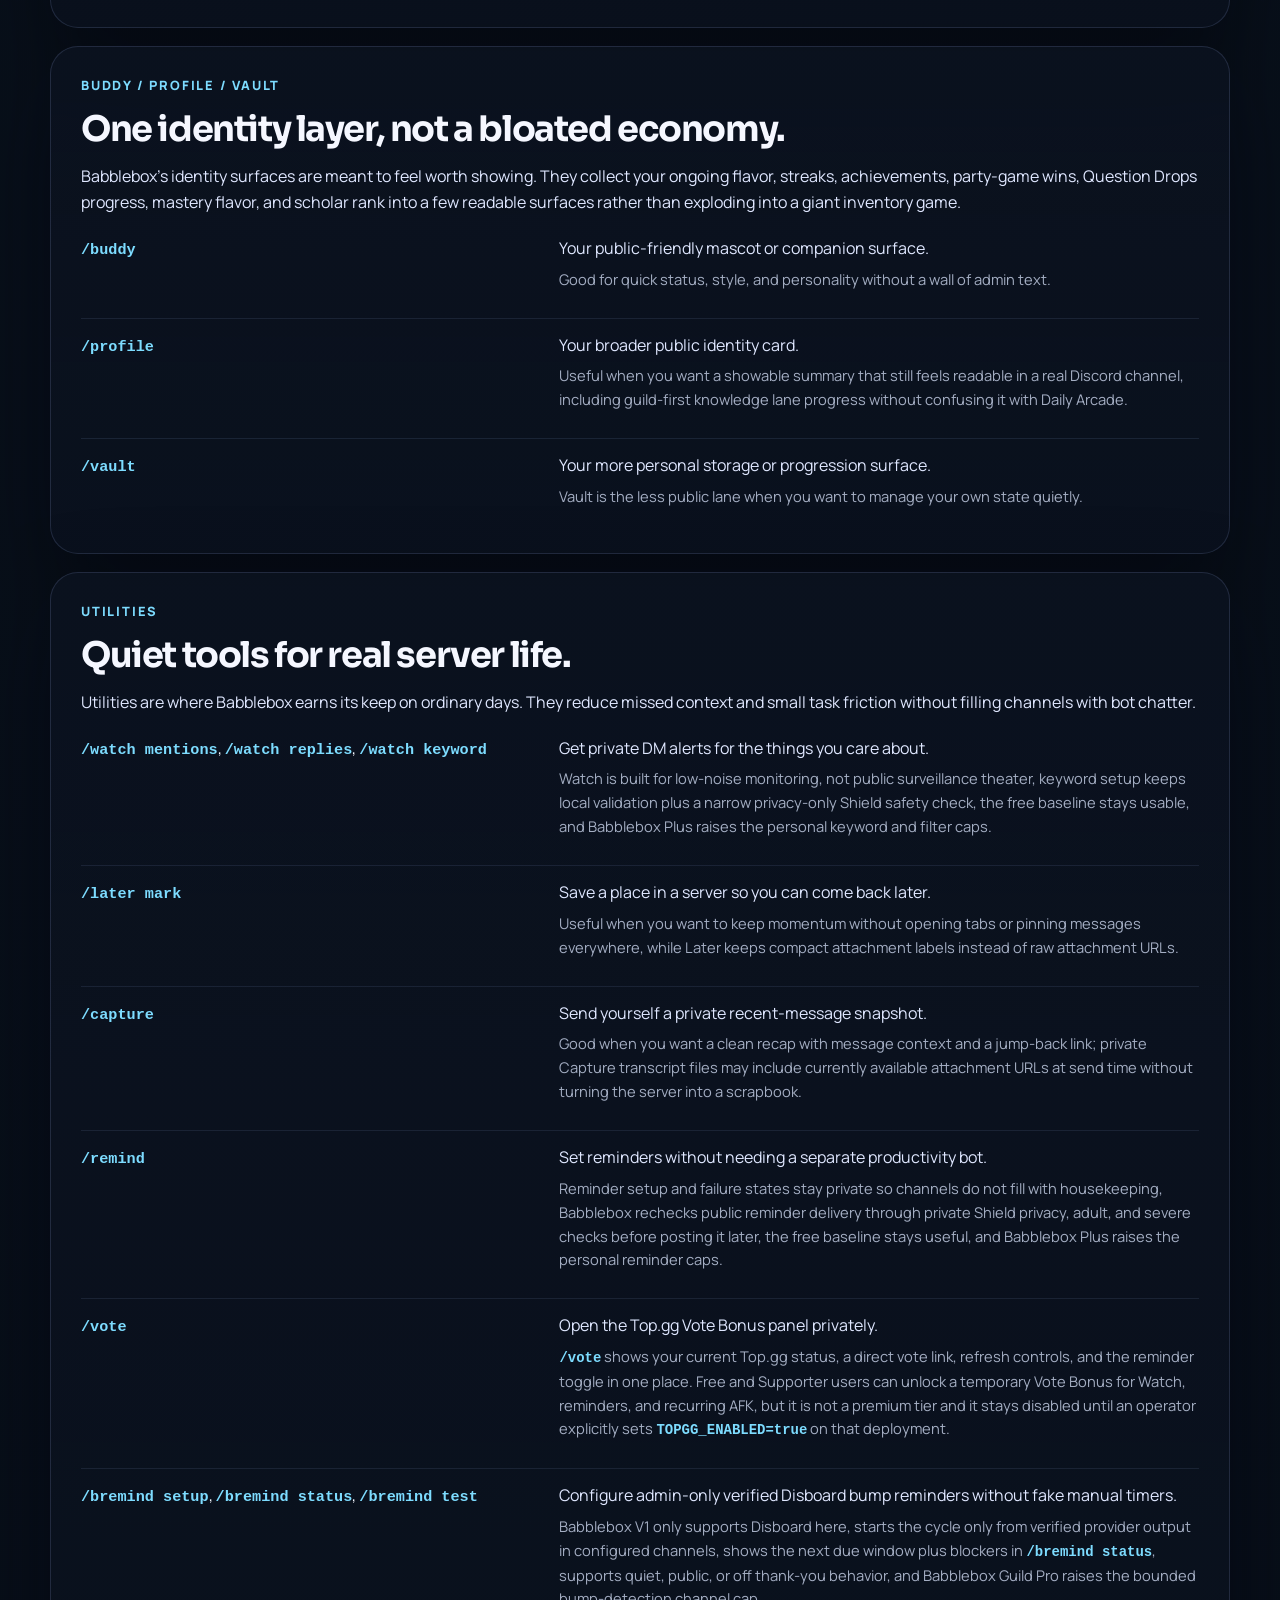
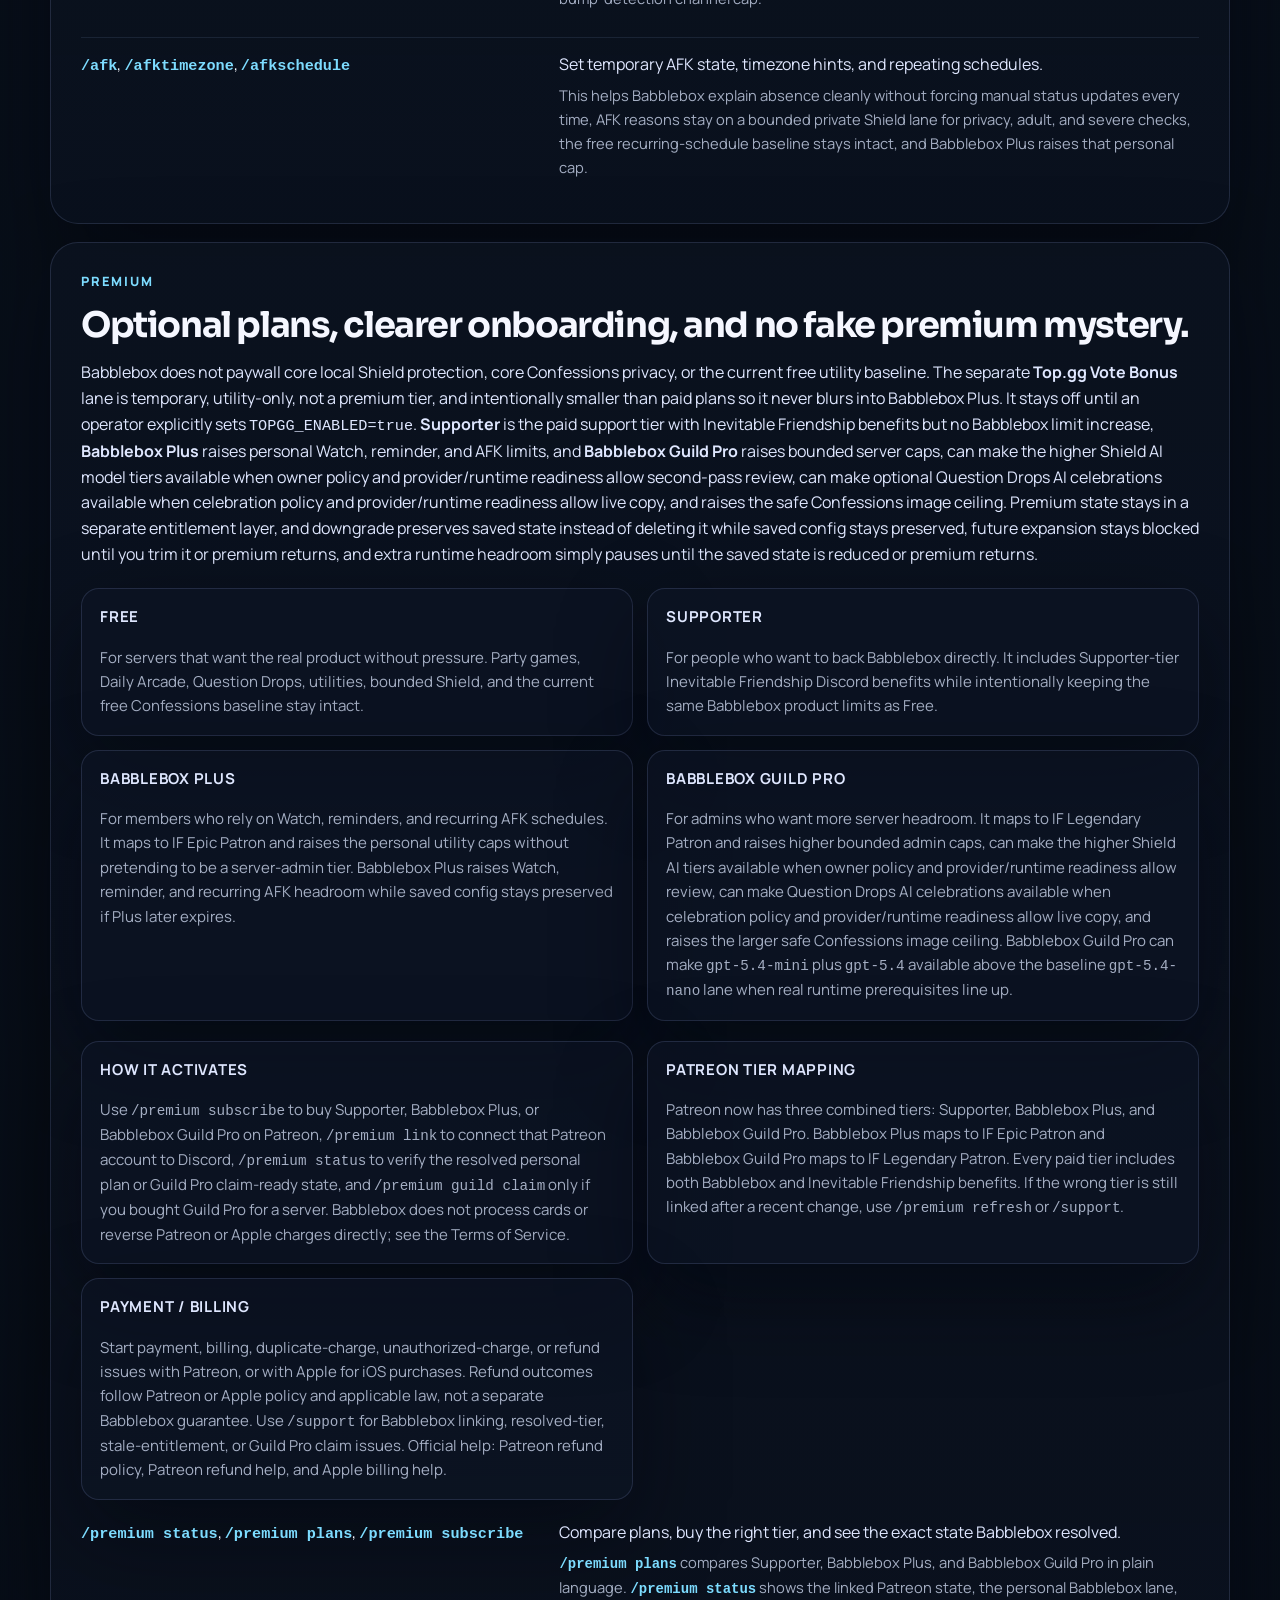
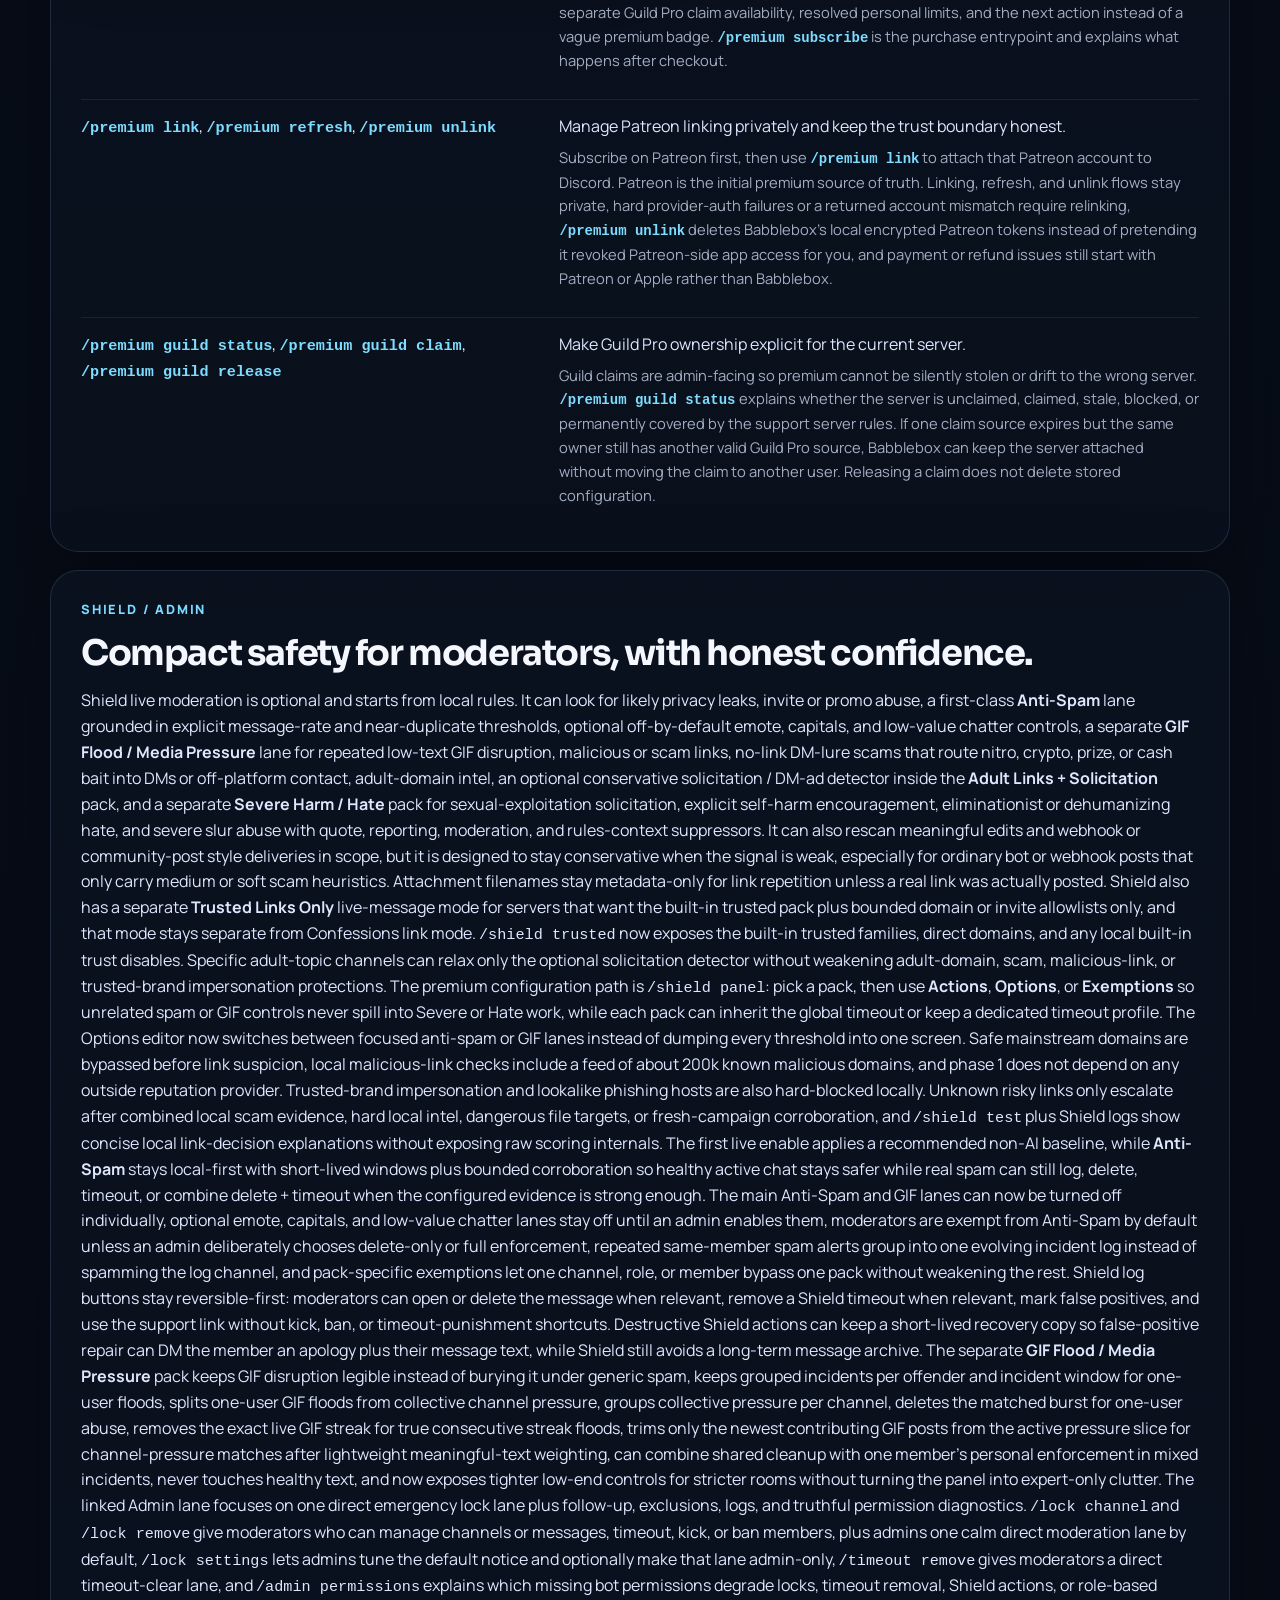
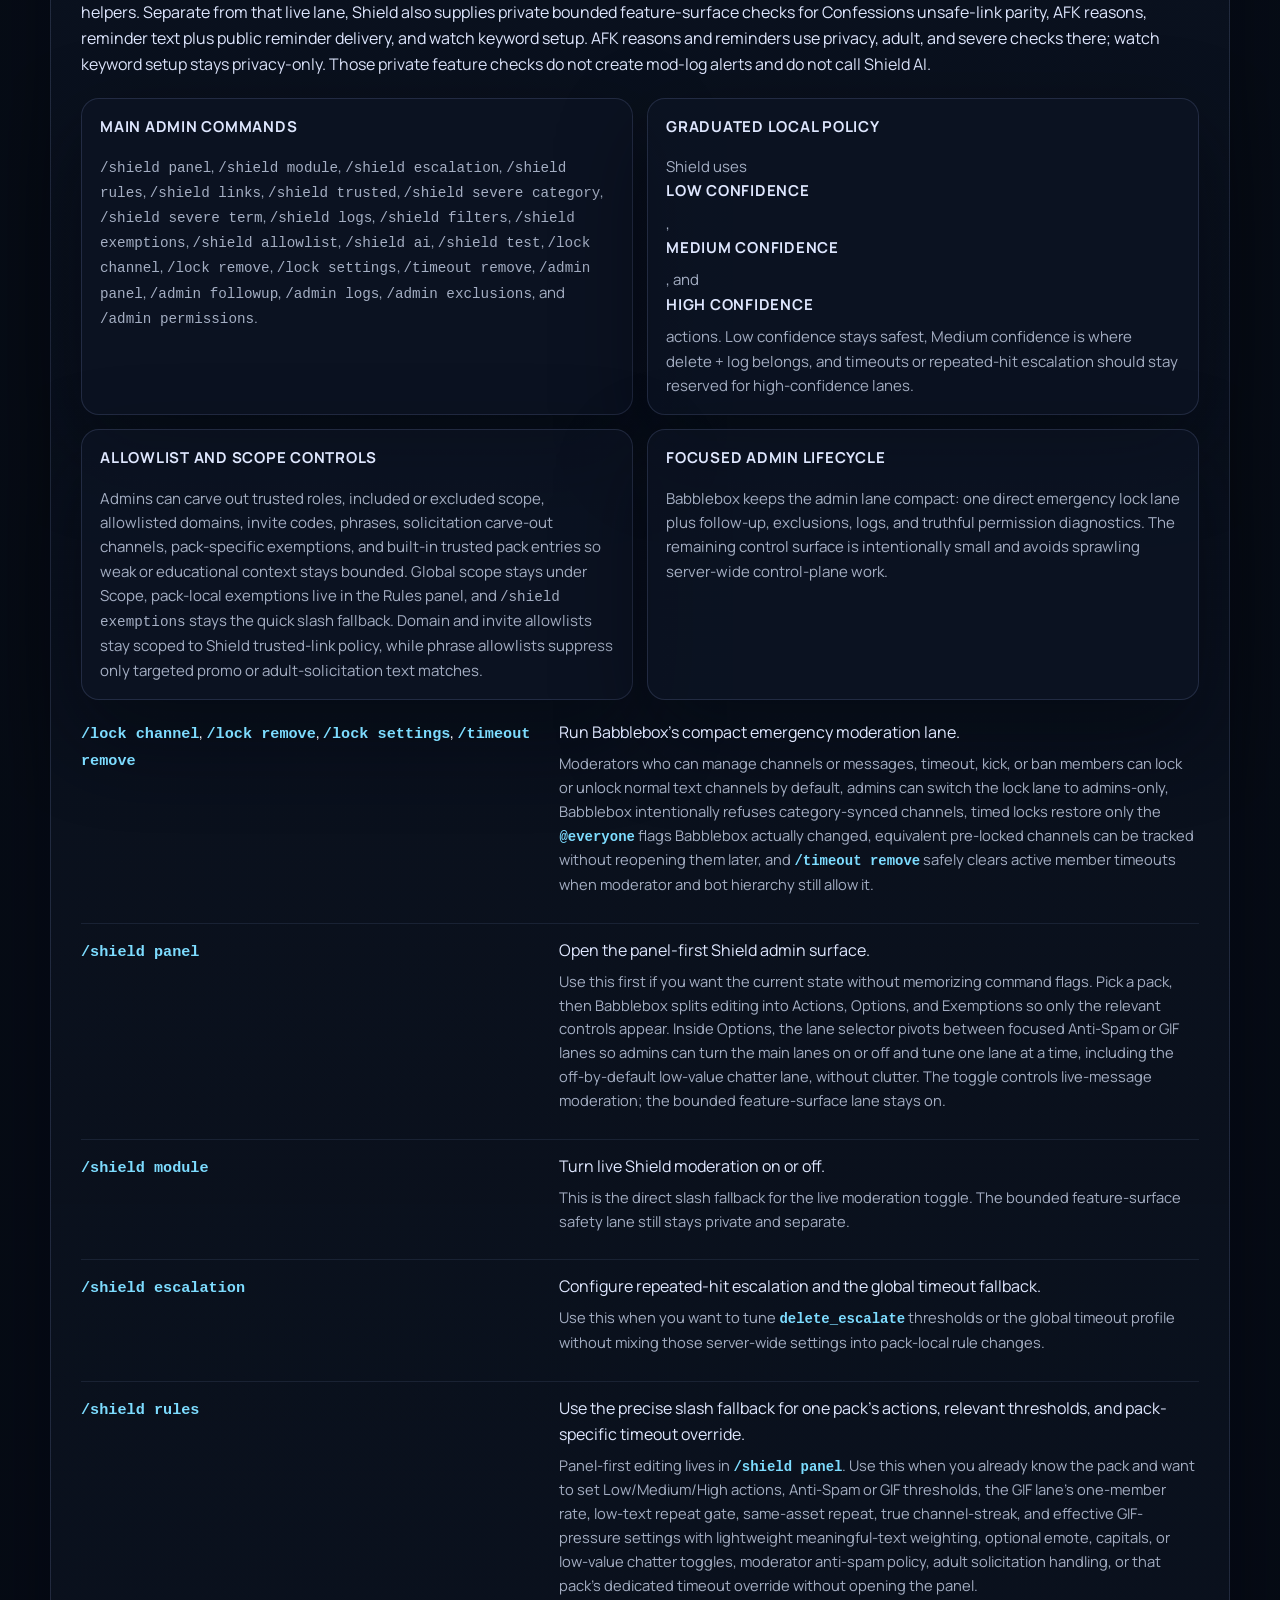
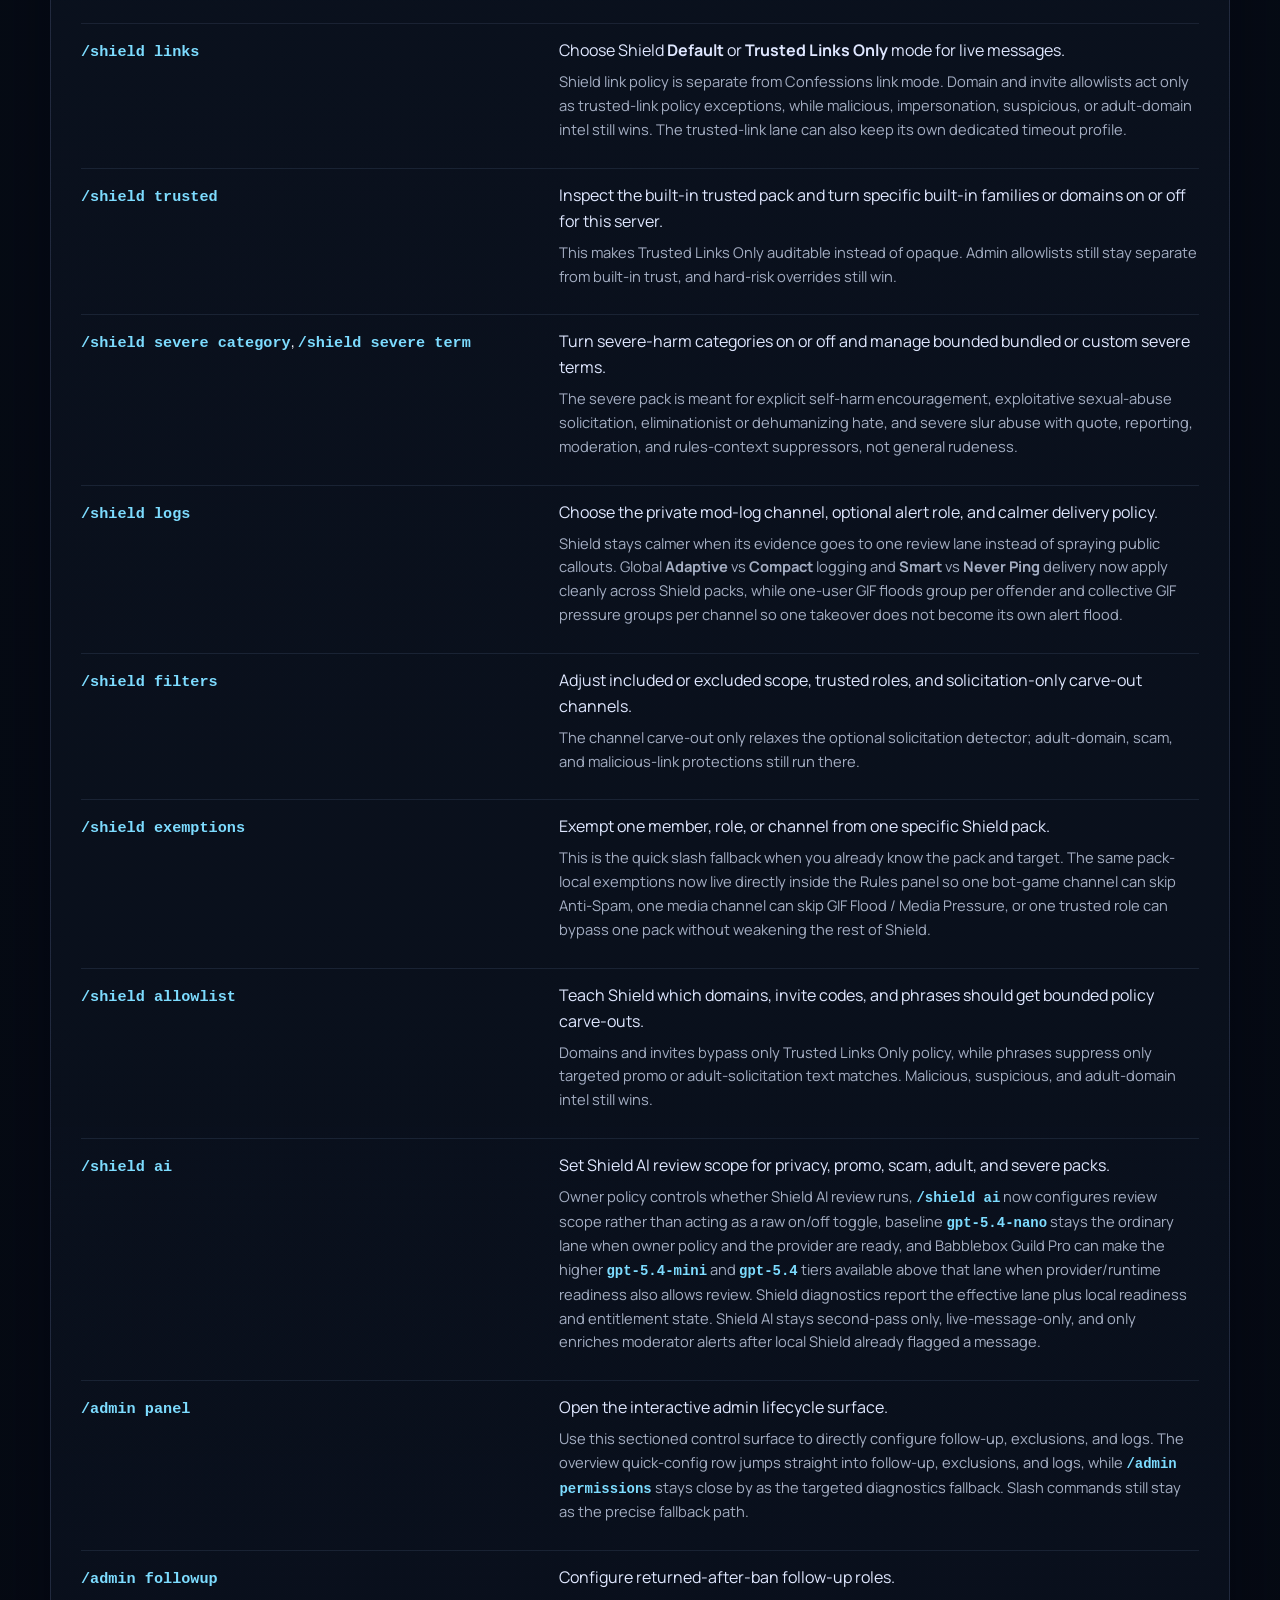
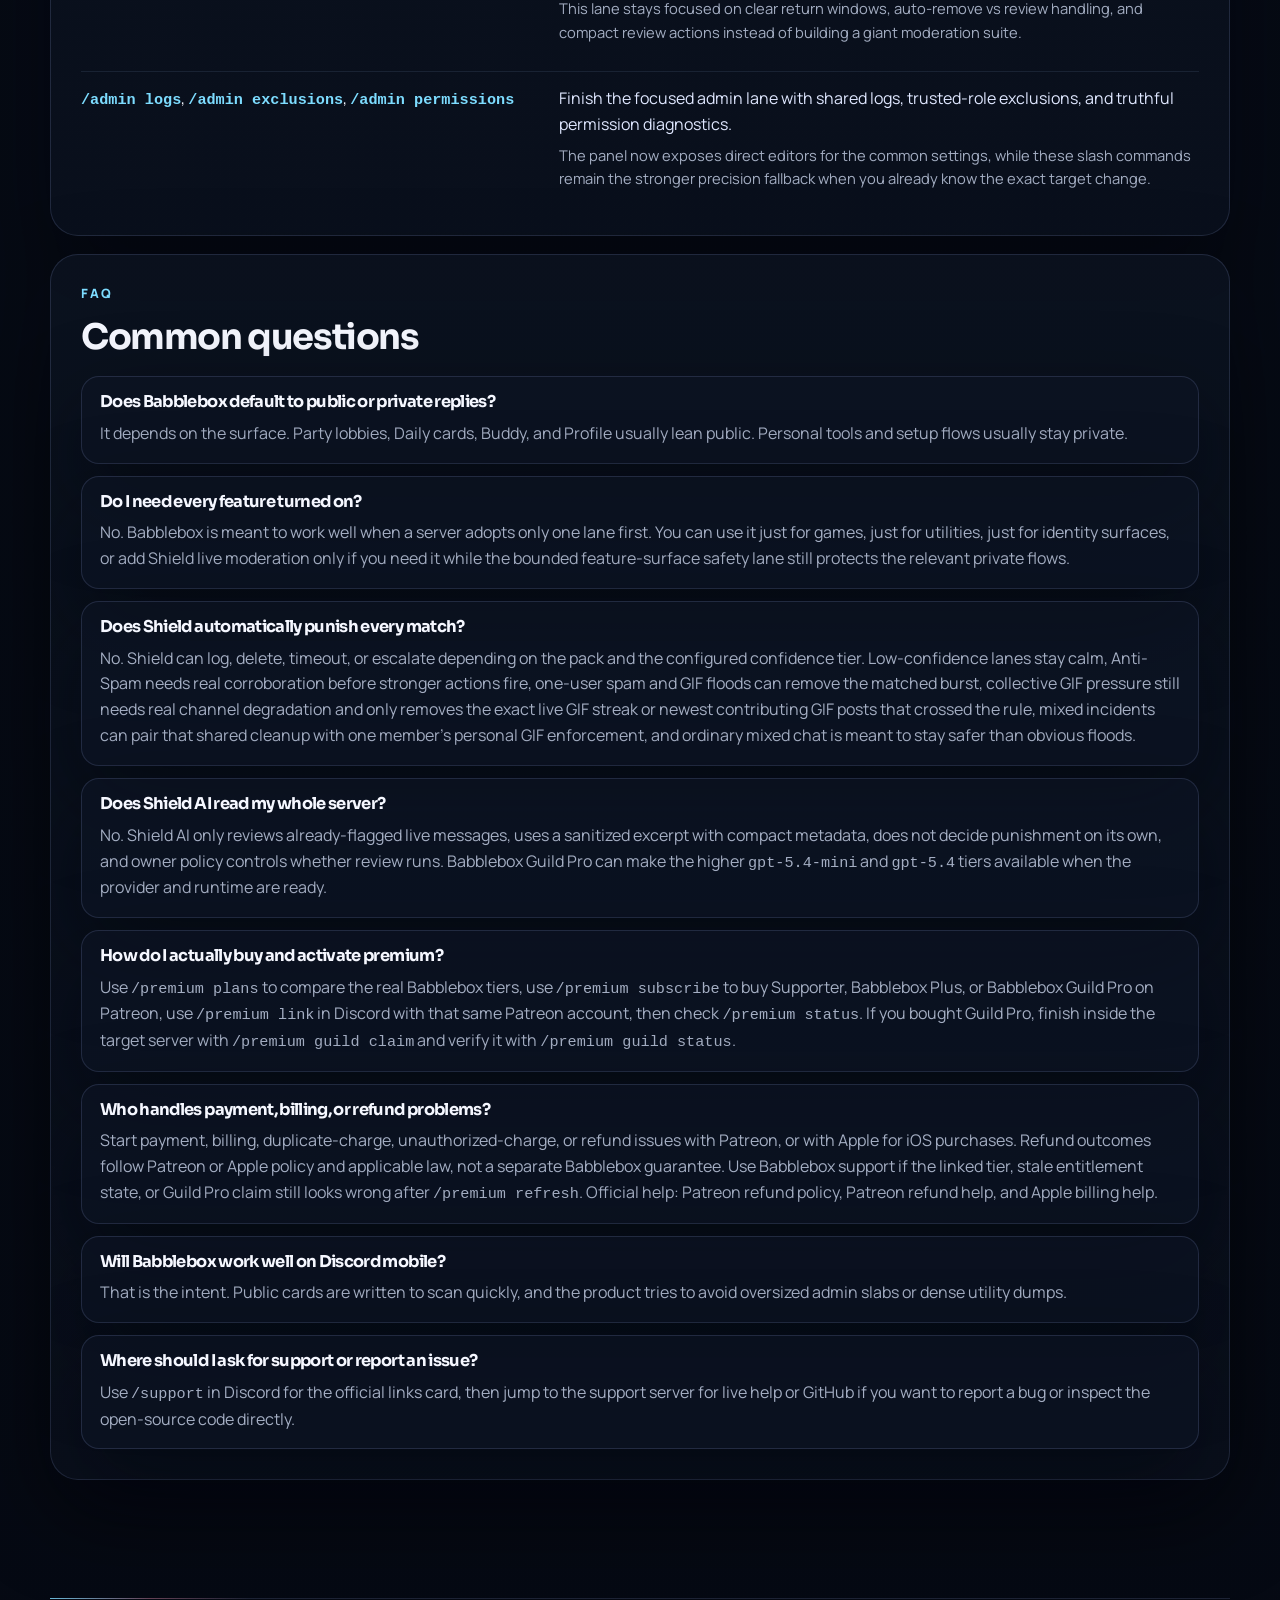
==== commit 4e828e55: "Small improvements to the Shield panel" ====
--- a/help.html
+++ b/help.html
@@ -851,7 +851,7 @@
               signal is weak, especially for ordinary bot or webhook posts that only carry medium or soft scam heuristics. Attachment filenames stay metadata-only for link repetition unless a real link was actually
               posted. Shield also has a separate <strong>Trusted Links Only</strong> live-message mode for servers that want the built-in trusted pack plus bounded domain or invite allowlists only, and that mode stays separate from Confessions link mode. <code>/shield trusted</code> now exposes the built-in trusted families, direct domains, and any local built-in trust disables. Specific adult-topic channels can relax only the optional solicitation detector without weakening adult-domain, scam, malicious-link, or trusted-brand impersonation protections. The premium configuration path is <code>/shield panel</code>: pick a pack, then use <strong>Actions</strong>, <strong>Options</strong>, or <strong>Exemptions</strong> so unrelated spam or GIF controls never spill into Severe or Hate work, while each pack can inherit the global timeout or keep a dedicated timeout profile. The Options editor now switches between focused anti-spam or GIF lanes instead of dumping every threshold into one screen. Safe mainstream domains are bypassed before link suspicion, local malicious-link checks include
               a feed of about 200k known malicious domains, and phase 1 does not depend on any
-              outside reputation provider. Trusted-brand impersonation and lookalike phishing hosts are also hard-blocked locally. Unknown risky links only escalate after combined local scam evidence, hard local intel, dangerous file targets, or fresh-campaign corroboration. The first live enable applies a recommended non-AI baseline, while <strong>Anti-Spam</strong> stays local-first with short-lived windows plus bounded corroboration so healthy active chat stays safer while real spam can still log, delete, timeout, or combine delete + timeout when the configured evidence is strong enough. The main Anti-Spam and GIF lanes can now be turned off individually, optional emote, capitals, and low-value chatter lanes stay off until an admin enables them, moderators are exempt from Anti-Spam by default unless an admin deliberately chooses delete-only or full enforcement, repeated same-member spam alerts group into one evolving incident log instead of spamming the log channel, and pack-specific exemptions let one channel, role, or member bypass one pack without weakening the rest. Shield log buttons stay reversible-first: moderators can open or delete the message when relevant, remove a Shield timeout when relevant, mark false positives, and use the support link without kick, ban, or timeout-punishment shortcuts. Destructive Shield actions can keep a short-lived recovery copy so false-positive repair can DM the member an apology plus their message text, while Shield still avoids a long-term message archive. The separate <strong>GIF Flood / Media Pressure</strong> pack keeps GIF disruption legible instead of burying it under generic spam, keeps grouped incidents per offender and incident window for one-user floods, splits one-user GIF floods from collective channel pressure, groups collective pressure per channel, deletes the matched burst for one-user abuse, removes the exact live GIF streak for true consecutive streak floods, trims only the newest contributing GIF posts from the active pressure slice for channel-pressure matches after lightweight meaningful-text weighting, can combine shared cleanup with one member's personal enforcement in mixed incidents, never touches healthy text, and now exposes tighter low-end controls for stricter rooms without turning the panel into expert-only clutter. The linked Admin lane focuses on one direct emergency lock lane plus follow-up, exclusions, logs, and truthful permission diagnostics. <code>/lock channel</code> and <code>/lock remove</code> give moderators who can manage channels or messages, timeout, kick, or ban members, plus admins one calm direct moderation lane by default, <code>/lock settings</code> lets admins tune the default notice and optionally make that lane admin-only, <code>/timeout remove</code> gives moderators a direct timeout-clear lane, and <code>/admin permissions</code> explains which missing bot permissions degrade locks, timeout removal, Shield actions, or role-based helpers. Separate from that live lane, Shield also supplies private bounded feature-surface checks for Confessions unsafe-link parity, AFK reasons, reminder text plus public reminder delivery, and watch keyword setup. AFK reasons and reminders use privacy, adult, and severe checks there; watch keyword setup stays privacy-only. Those private feature checks do not create mod-log alerts and do not call Shield AI.
+              outside reputation provider. Trusted-brand impersonation and lookalike phishing hosts are also hard-blocked locally. Unknown risky links only escalate after combined local scam evidence, hard local intel, dangerous file targets, or fresh-campaign corroboration, and <code>/shield test</code> plus Shield logs show concise local link-decision explanations without exposing raw scoring internals. The first live enable applies a recommended non-AI baseline, while <strong>Anti-Spam</strong> stays local-first with short-lived windows plus bounded corroboration so healthy active chat stays safer while real spam can still log, delete, timeout, or combine delete + timeout when the configured evidence is strong enough. The main Anti-Spam and GIF lanes can now be turned off individually, optional emote, capitals, and low-value chatter lanes stay off until an admin enables them, moderators are exempt from Anti-Spam by default unless an admin deliberately chooses delete-only or full enforcement, repeated same-member spam alerts group into one evolving incident log instead of spamming the log channel, and pack-specific exemptions let one channel, role, or member bypass one pack without weakening the rest. Shield log buttons stay reversible-first: moderators can open or delete the message when relevant, remove a Shield timeout when relevant, mark false positives, and use the support link without kick, ban, or timeout-punishment shortcuts. Destructive Shield actions can keep a short-lived recovery copy so false-positive repair can DM the member an apology plus their message text, while Shield still avoids a long-term message archive. The separate <strong>GIF Flood / Media Pressure</strong> pack keeps GIF disruption legible instead of burying it under generic spam, keeps grouped incidents per offender and incident window for one-user floods, splits one-user GIF floods from collective channel pressure, groups collective pressure per channel, deletes the matched burst for one-user abuse, removes the exact live GIF streak for true consecutive streak floods, trims only the newest contributing GIF posts from the active pressure slice for channel-pressure matches after lightweight meaningful-text weighting, can combine shared cleanup with one member's personal enforcement in mixed incidents, never touches healthy text, and now exposes tighter low-end controls for stricter rooms without turning the panel into expert-only clutter. The linked Admin lane focuses on one direct emergency lock lane plus follow-up, exclusions, logs, and truthful permission diagnostics. <code>/lock channel</code> and <code>/lock remove</code> give moderators who can manage channels or messages, timeout, kick, or ban members, plus admins one calm direct moderation lane by default, <code>/lock settings</code> lets admins tune the default notice and optionally make that lane admin-only, <code>/timeout remove</code> gives moderators a direct timeout-clear lane, and <code>/admin permissions</code> explains which missing bot permissions degrade locks, timeout removal, Shield actions, or role-based helpers. Separate from that live lane, Shield also supplies private bounded feature-surface checks for Confessions unsafe-link parity, AFK reasons, reminder text plus public reminder delivery, and watch keyword setup. AFK reasons and reminders use privacy, adult, and severe checks there; watch keyword setup stays privacy-only. Those private feature checks do not create mod-log alerts and do not call Shield AI.
             </p>
             <div class="grid2">
               <article class="info"><strong>Main admin commands</strong><p><code>/shield panel</code>, <code>/shield module</code>, <code>/shield escalation</code>, <code>/shield rules</code>, <code>/shield links</code>, <code>/shield trusted</code>, <code>/shield severe category</code>, <code>/shield severe term</code>, <code>/shield logs</code>, <code>/shield filters</code>, <code>/shield exemptions</code>, <code>/shield allowlist</code>, <code>/shield ai</code>, <code>/shield test</code>, <code>/lock channel</code>, <code>/lock remove</code>, <code>/lock settings</code>, <code>/timeout remove</code>, <code>/admin panel</code>, <code>/admin followup</code>, <code>/admin logs</code>, <code>/admin exclusions</code>, and <code>/admin permissions</code>.</p></article>
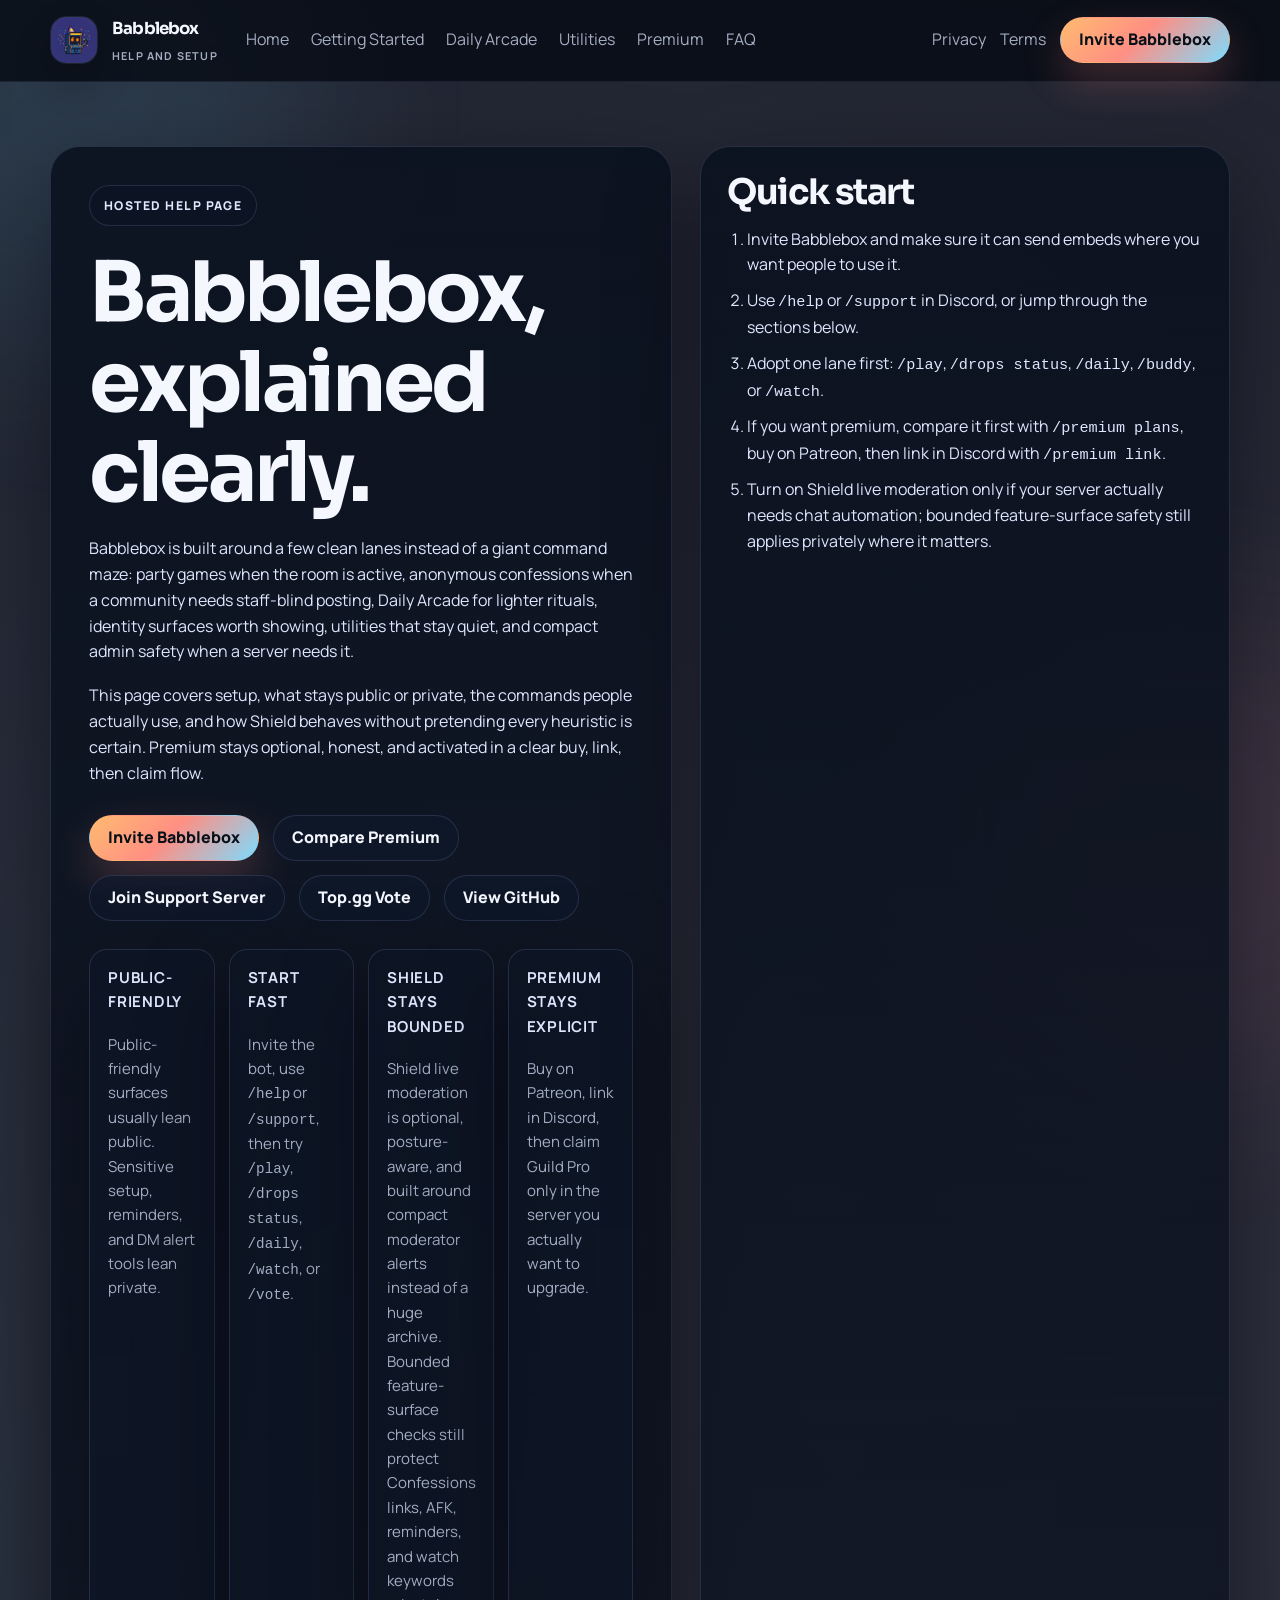
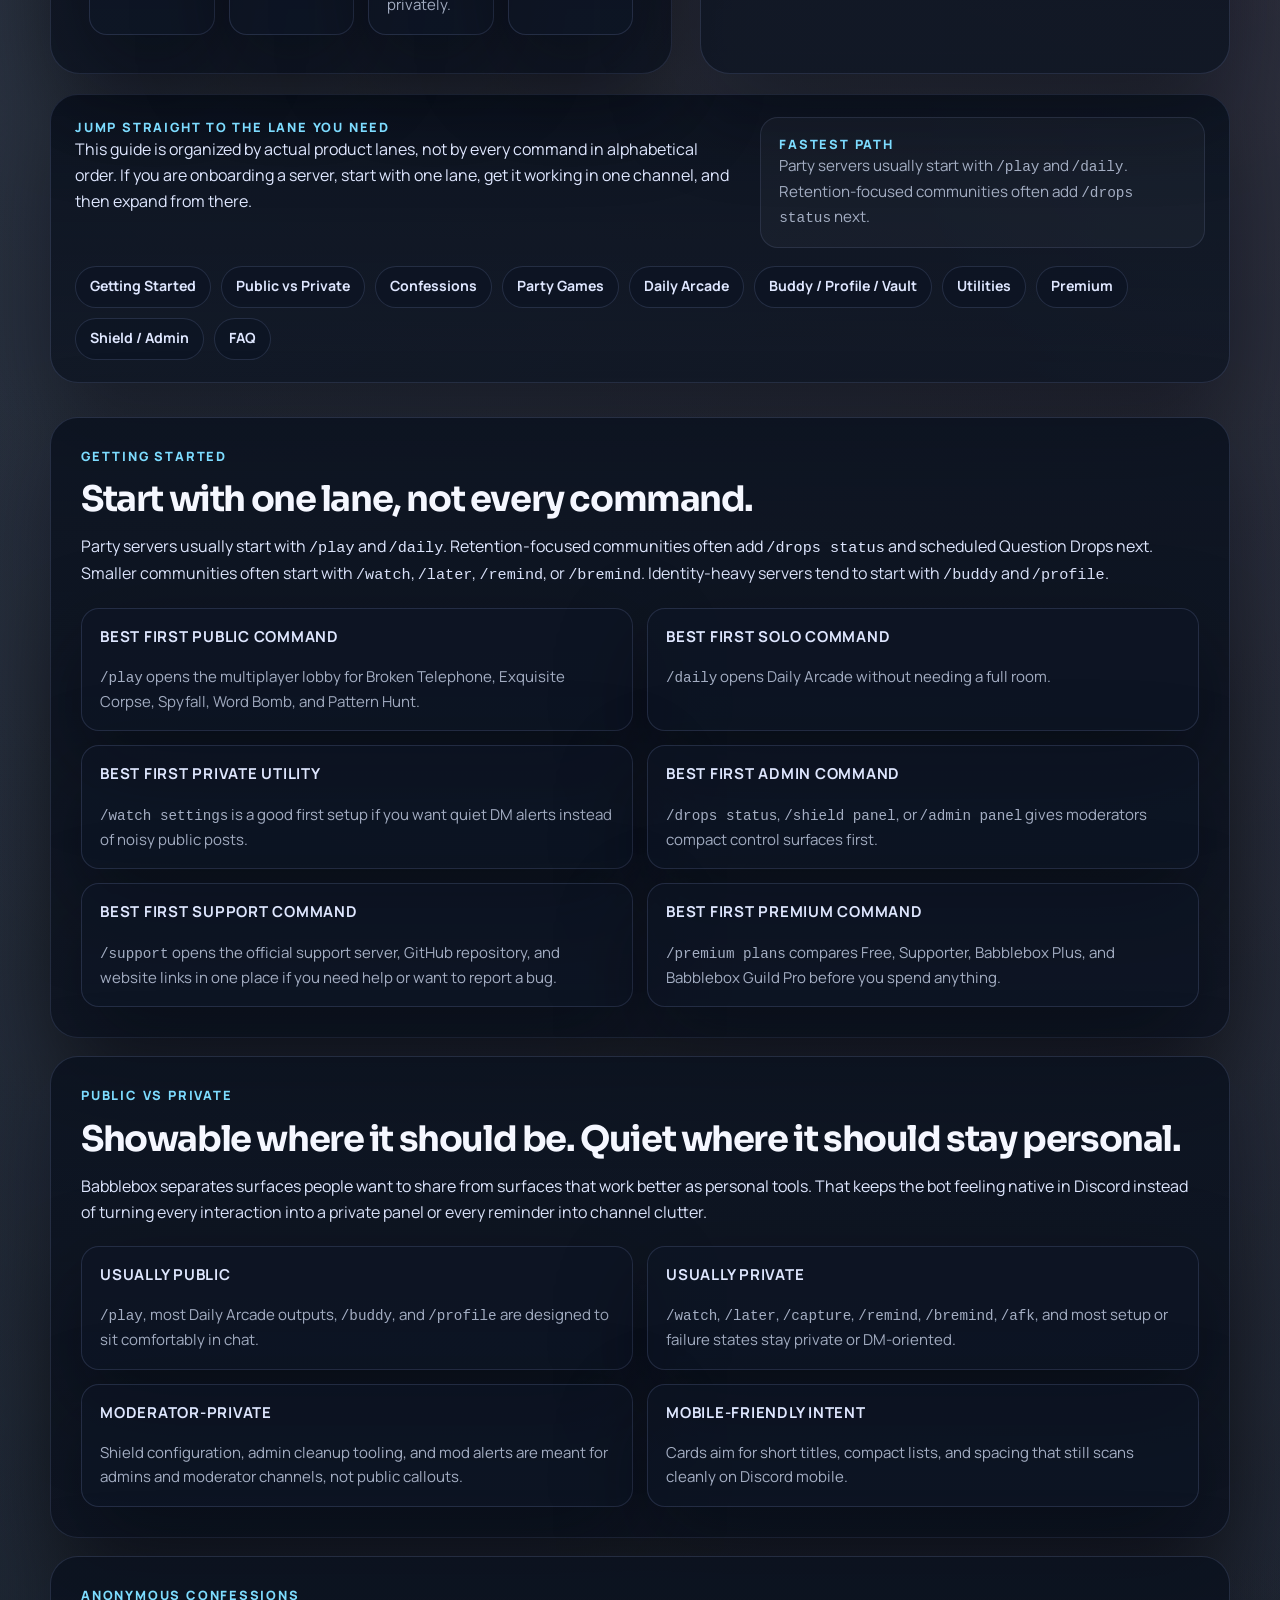
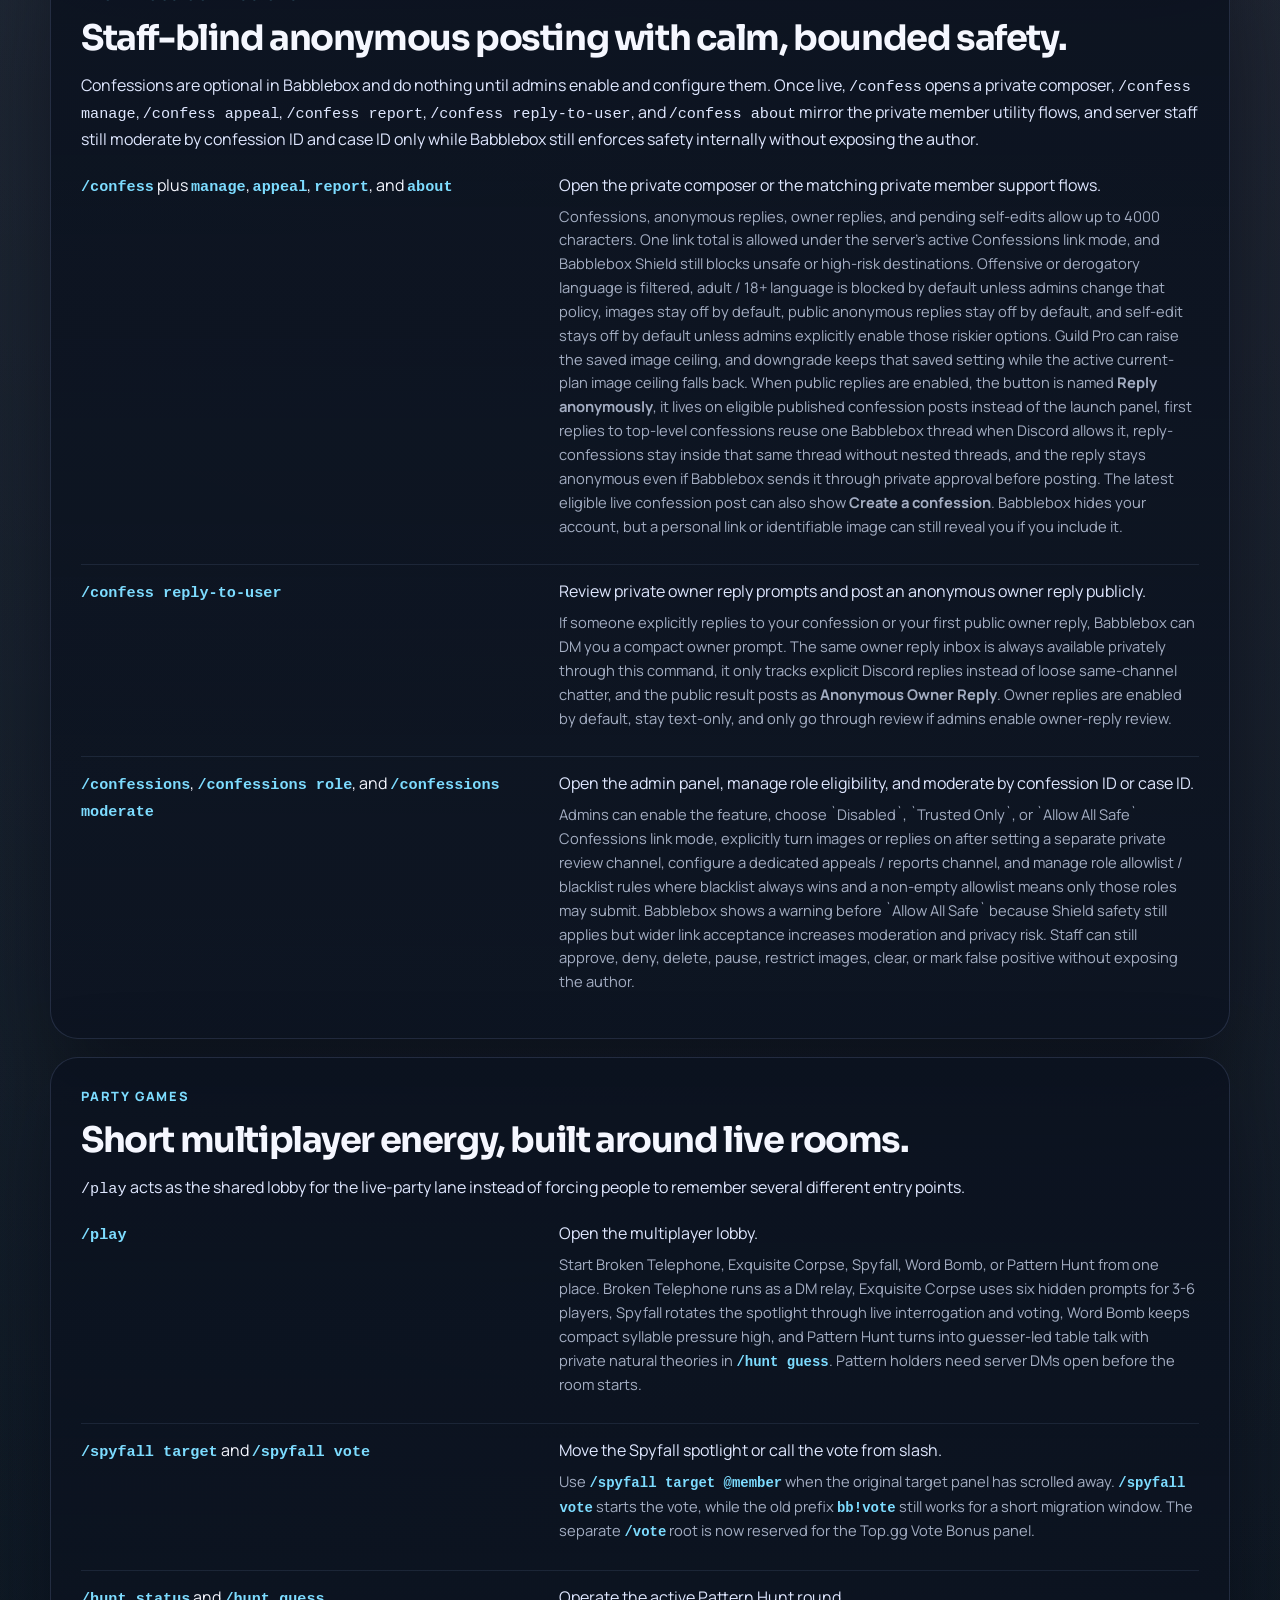
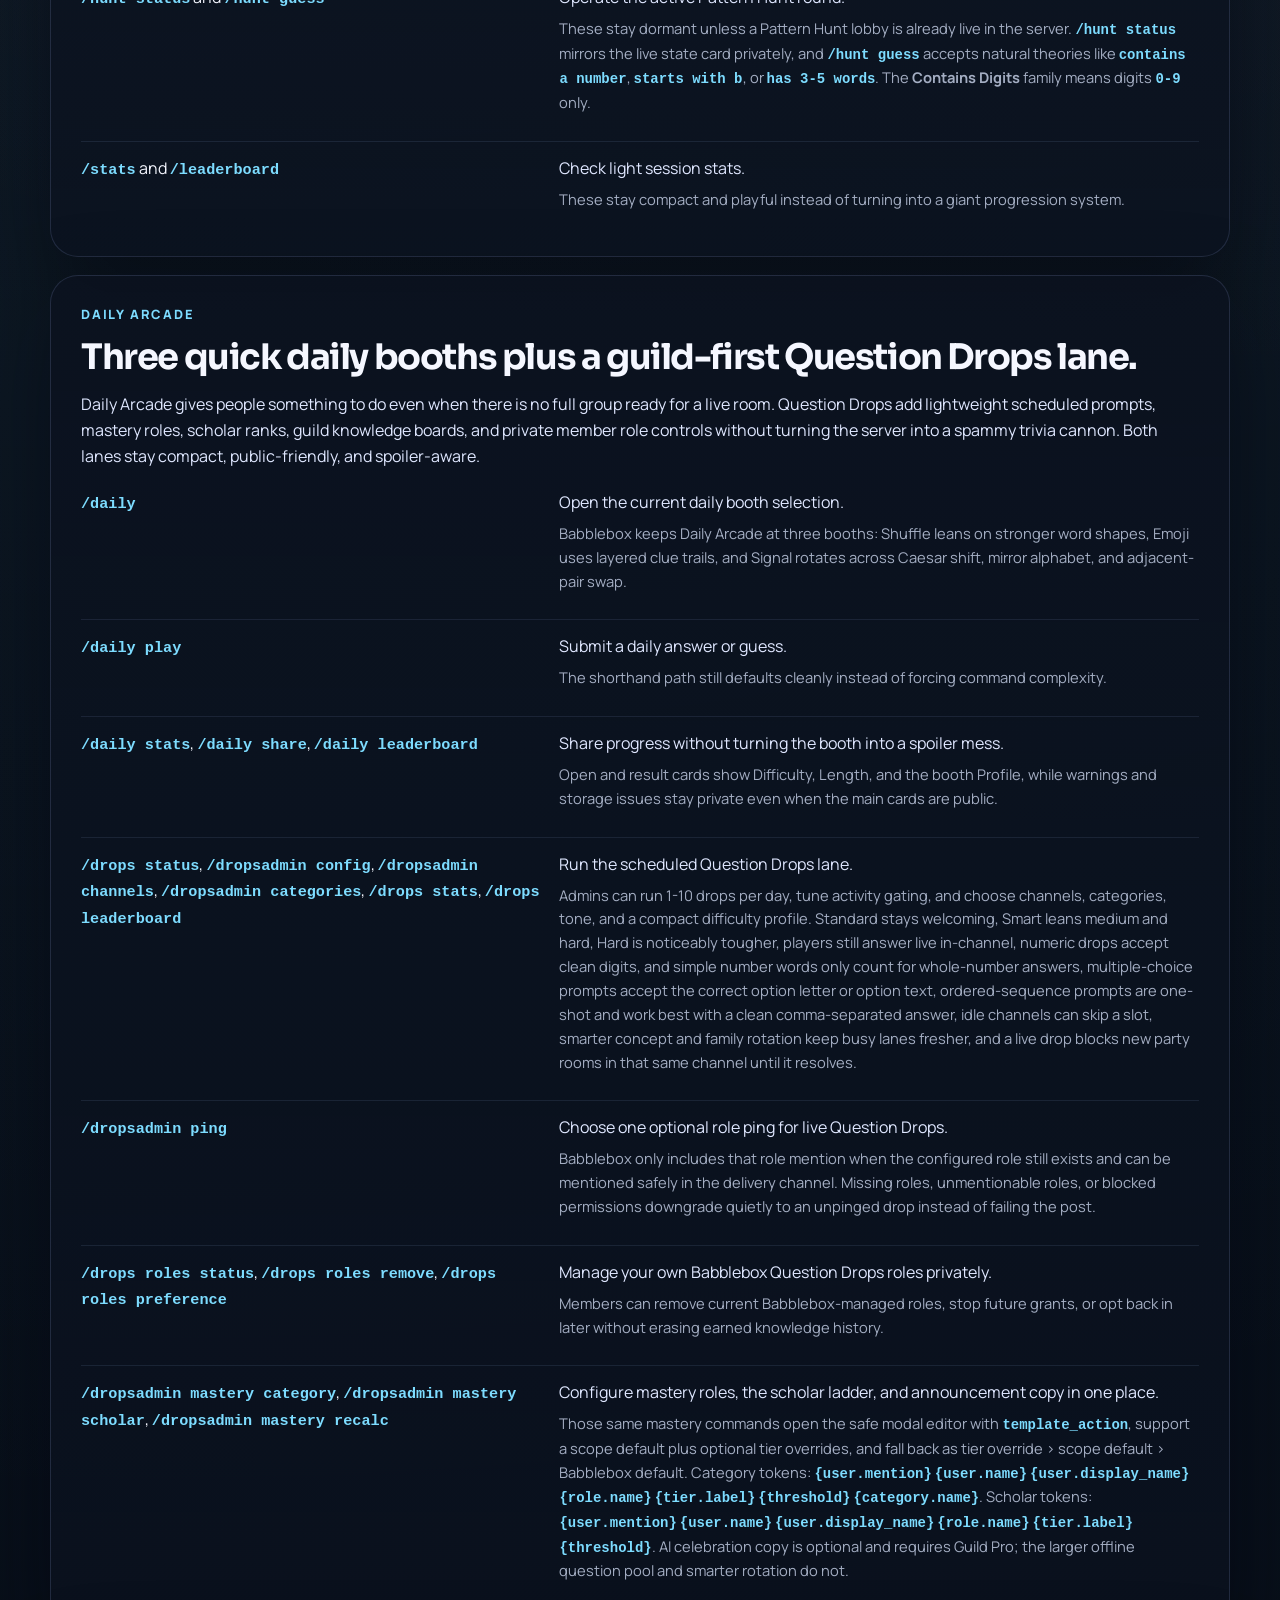
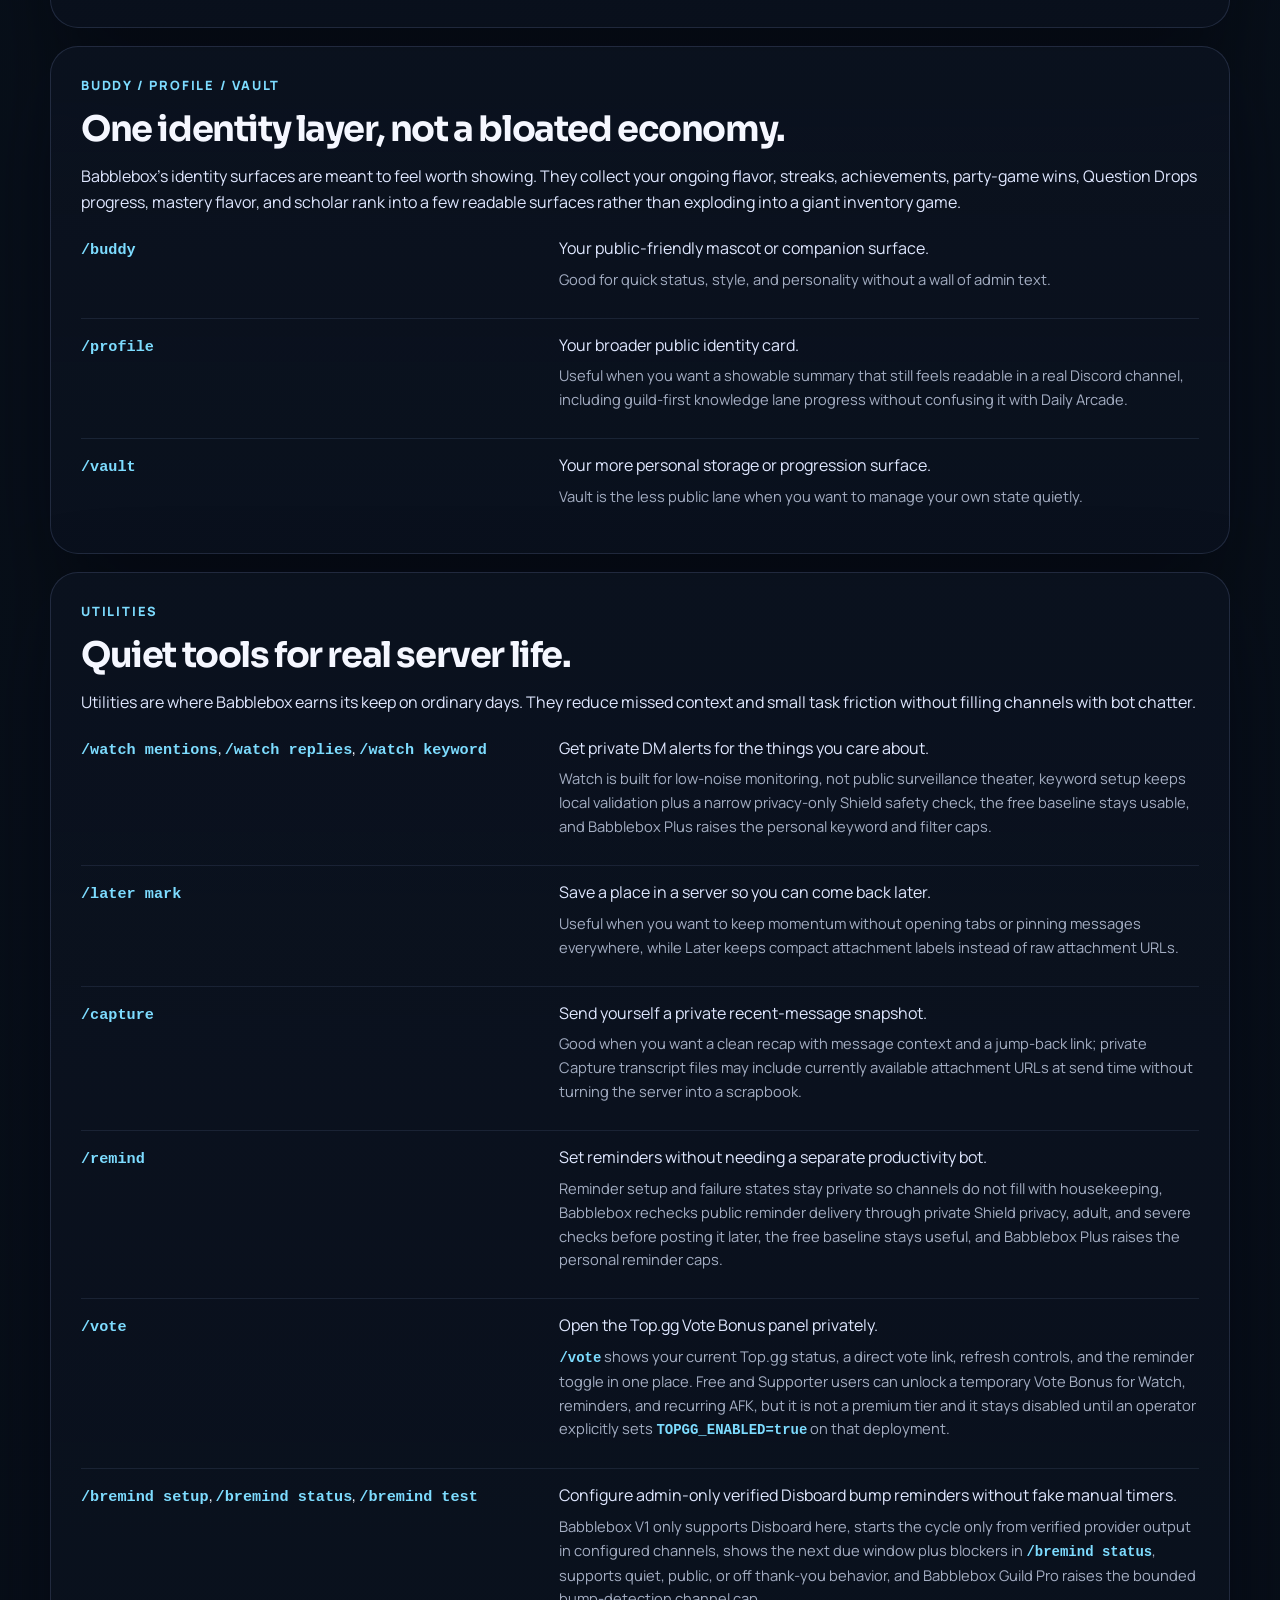
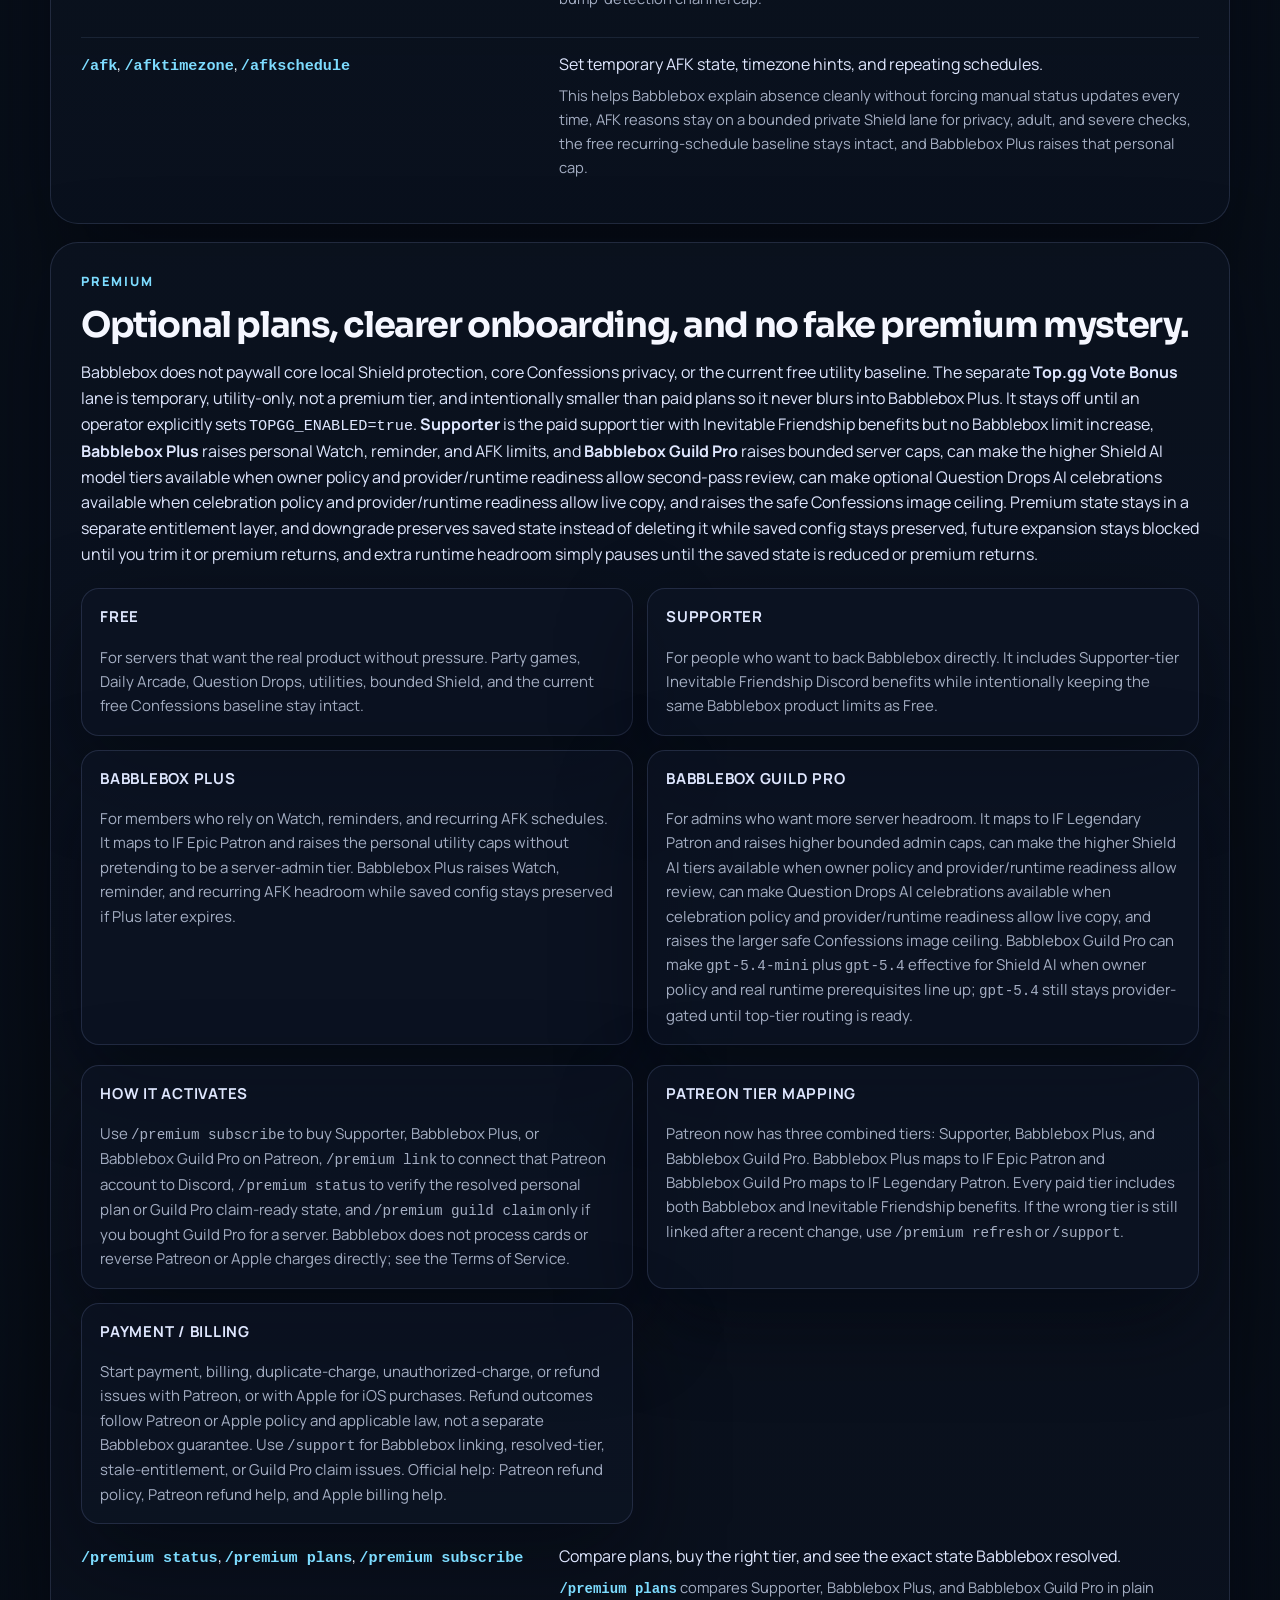
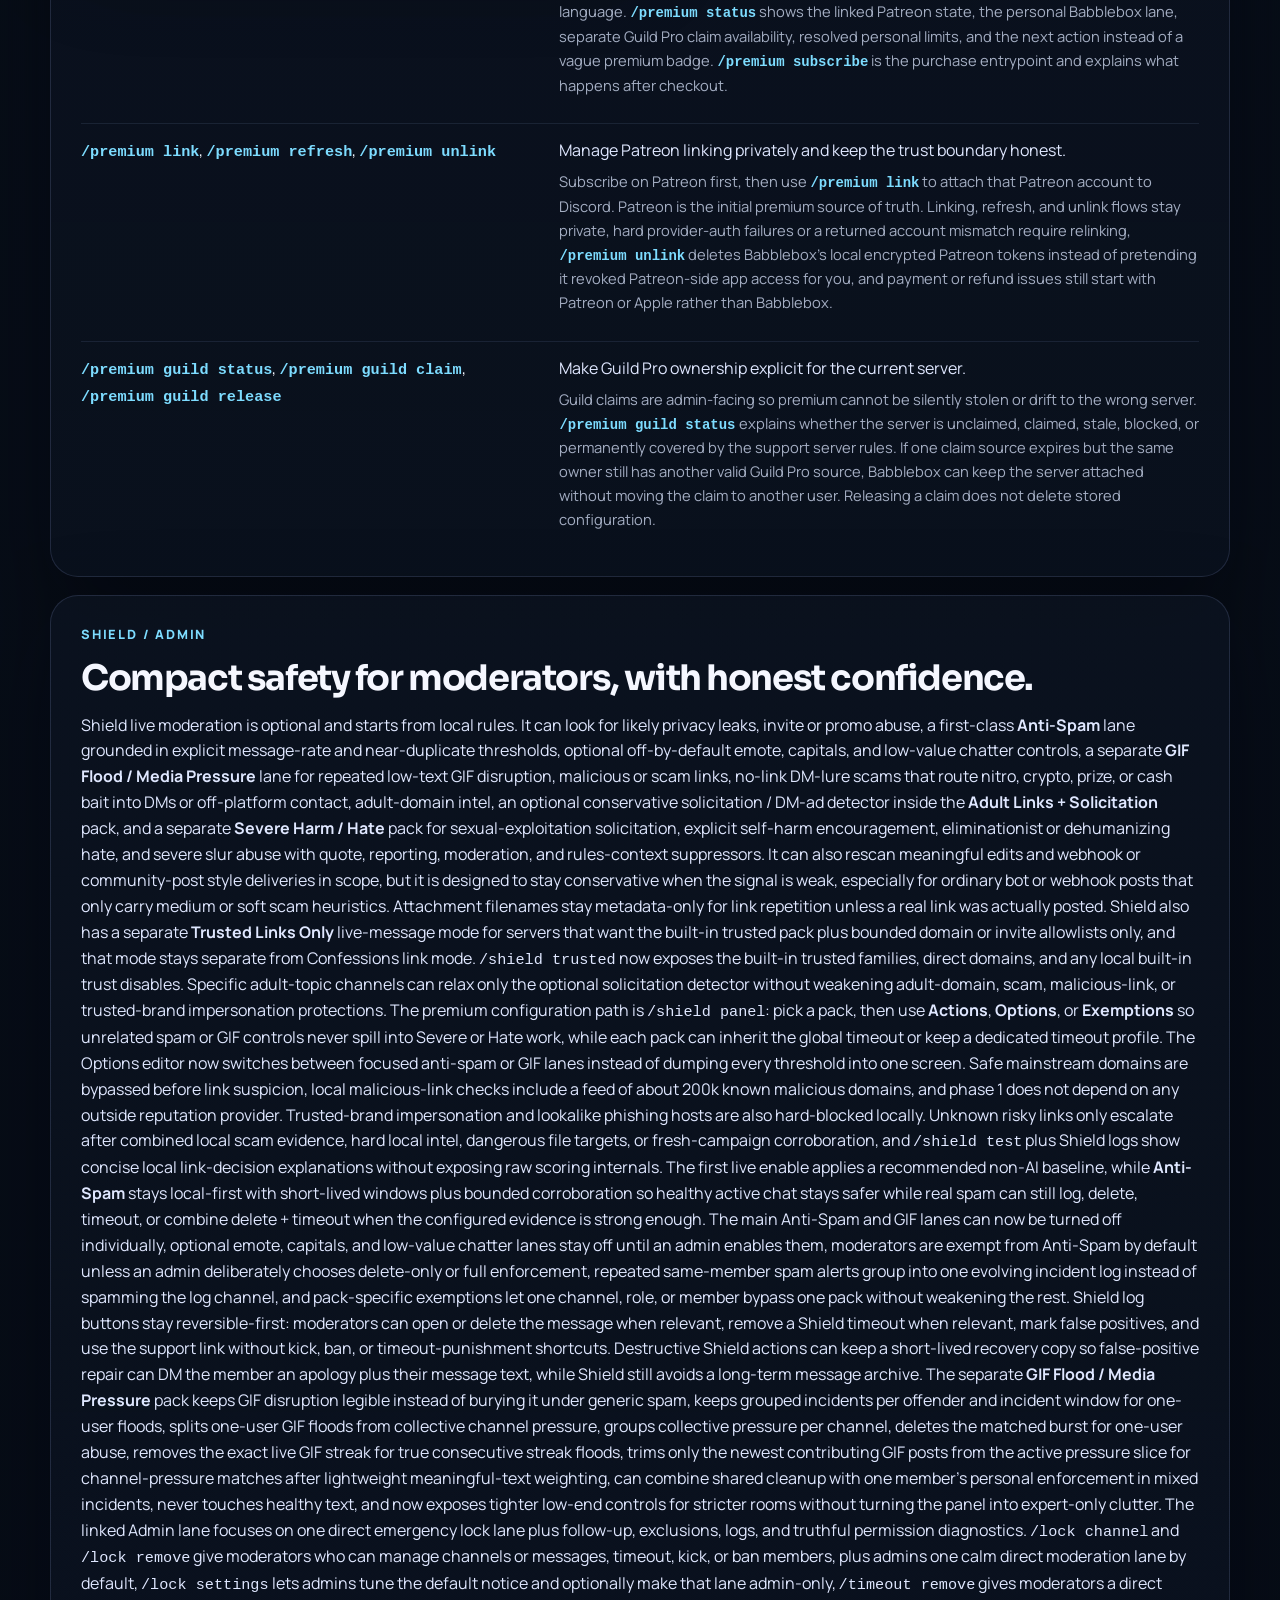
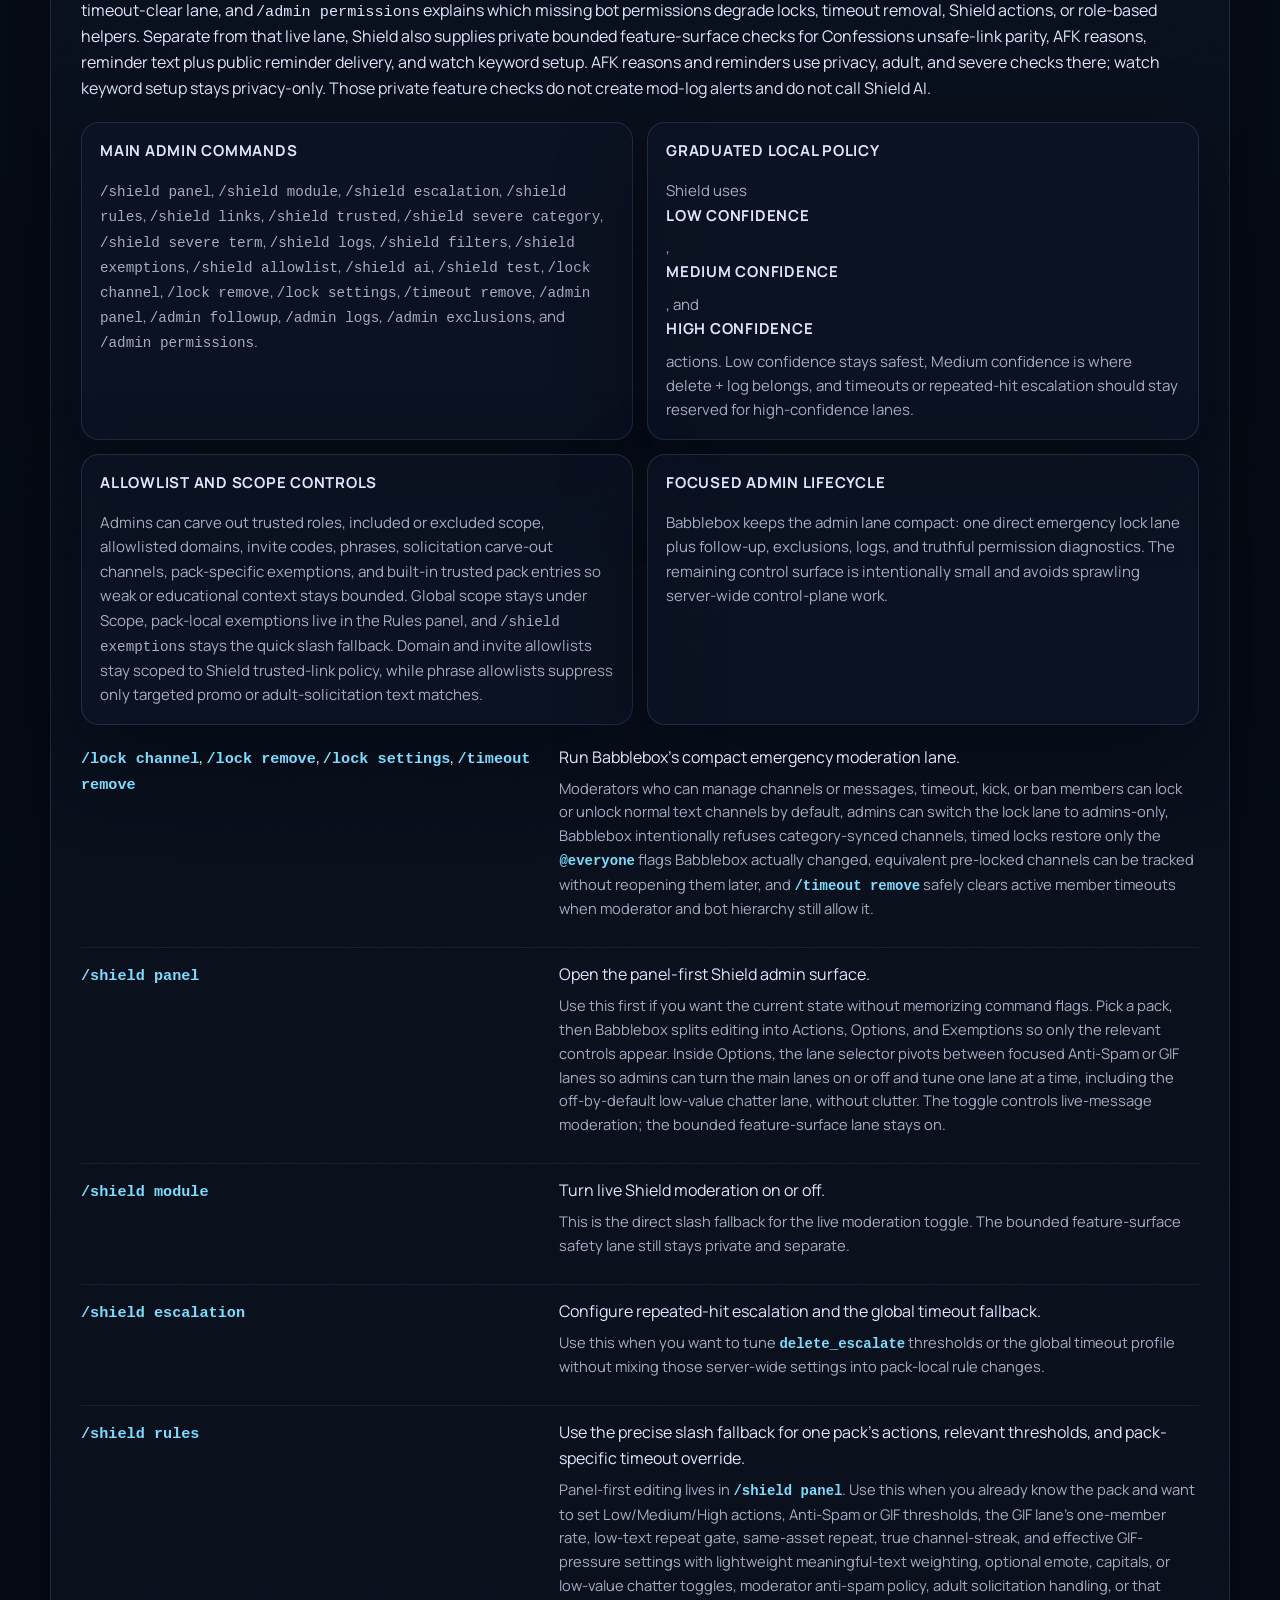
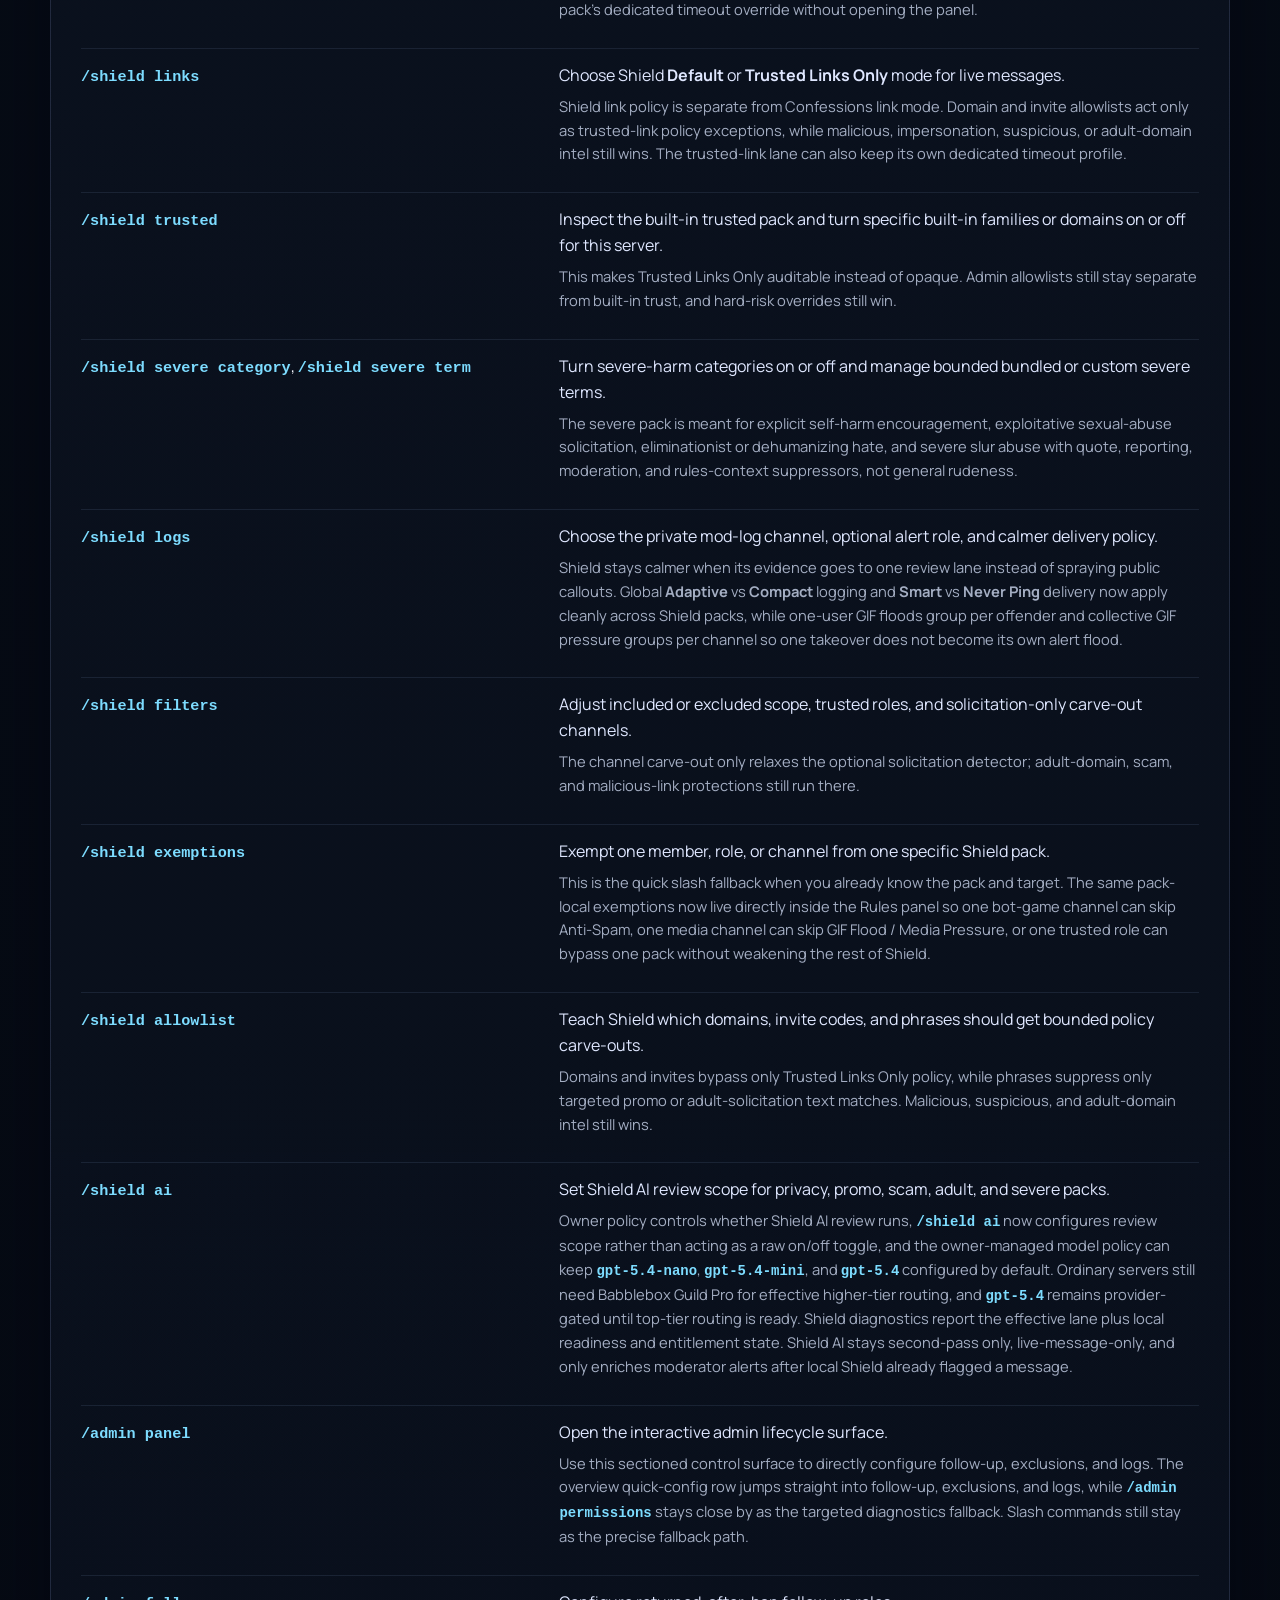
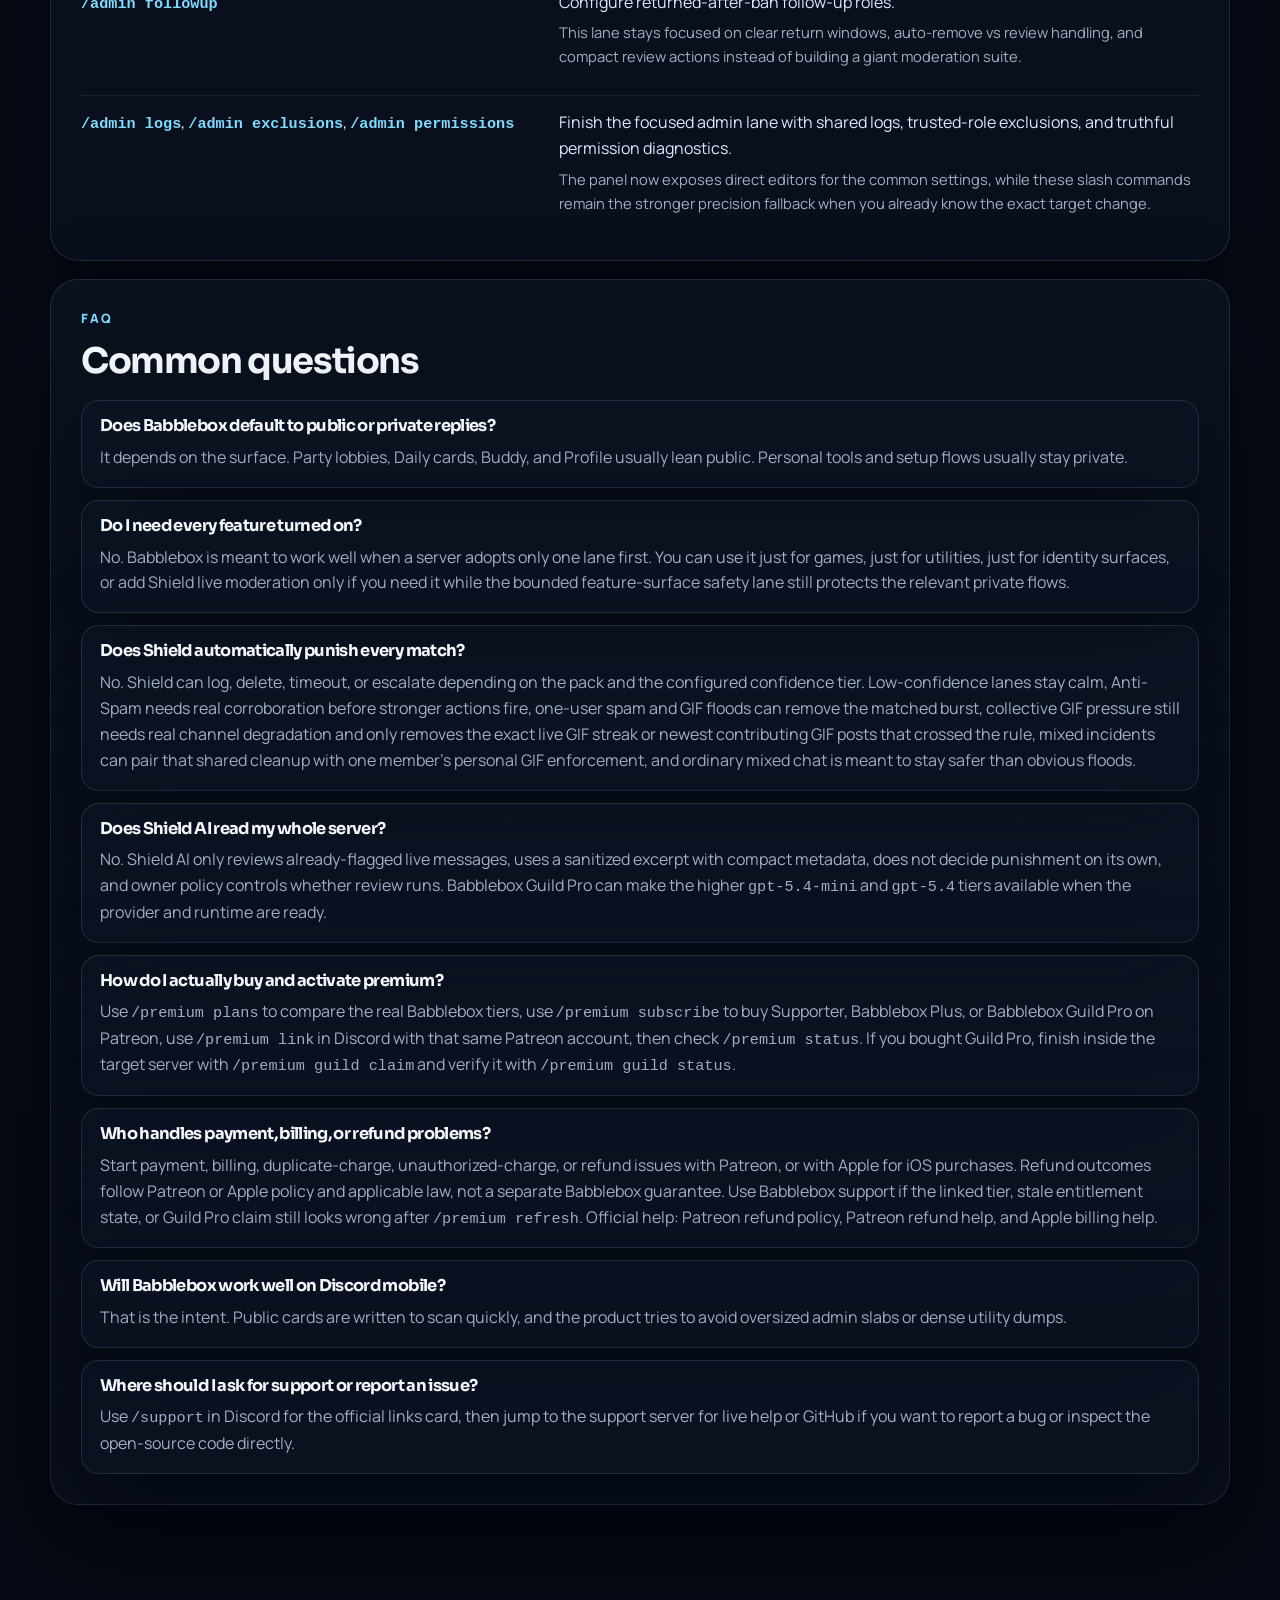
==== commit b4733f0b: "Clarify Shield AI model policy and incident logging" ====
--- a/help.html
+++ b/help.html
@@ -825,7 +825,7 @@
               <article class="info"><strong>Free</strong><p>For servers that want the real product without pressure. Party games, Daily Arcade, Question Drops, utilities, bounded Shield, and the current free Confessions baseline stay intact.</p></article>
               <article class="info"><strong>Supporter</strong><p>For people who want to back Babblebox directly. It includes Supporter-tier Inevitable Friendship Discord benefits while intentionally keeping the same Babblebox product limits as Free.</p></article>
               <article class="info"><strong>Babblebox Plus</strong><p>For members who rely on Watch, reminders, and recurring AFK schedules. It maps to IF Epic Patron and raises the personal utility caps without pretending to be a server-admin tier. Babblebox Plus raises Watch, reminder, and recurring AFK headroom while saved config stays preserved if Plus later expires.</p></article>
-              <article class="info"><strong>Babblebox Guild Pro</strong><p>For admins who want more server headroom. It maps to IF Legendary Patron and raises higher bounded admin caps, can make the higher Shield AI tiers available when owner policy and provider/runtime readiness allow review, can make Question Drops AI celebrations available when celebration policy and provider/runtime readiness allow live copy, and raises the larger safe Confessions image ceiling. Babblebox Guild Pro can make <code>gpt-5.4-mini</code> plus <code>gpt-5.4</code> available above the baseline <code>gpt-5.4-nano</code> lane when real runtime prerequisites line up.</p></article>
+              <article class="info"><strong>Babblebox Guild Pro</strong><p>For admins who want more server headroom. It maps to IF Legendary Patron and raises higher bounded admin caps, can make the higher Shield AI tiers available when owner policy and provider/runtime readiness allow review, can make Question Drops AI celebrations available when celebration policy and provider/runtime readiness allow live copy, and raises the larger safe Confessions image ceiling. Babblebox Guild Pro can make <code>gpt-5.4-mini</code> plus <code>gpt-5.4</code> effective for Shield AI when owner policy and real runtime prerequisites line up; <code>gpt-5.4</code> still stays provider-gated until top-tier routing is ready.</p></article>
             </div>
             <div class="grid2">
               <article class="info"><strong>How it activates</strong><p>Use <code>/premium subscribe</code> to buy Supporter, Babblebox Plus, or Babblebox Guild Pro on Patreon, <code>/premium link</code> to connect that Patreon account to Discord, <code>/premium status</code> to verify the resolved personal plan or Guild Pro claim-ready state, and <code>/premium guild claim</code> only if you bought Guild Pro for a server. Babblebox does not process cards or reverse Patreon or Apple charges directly; see the <a href="terms.html">Terms of Service</a>.</p></article>
@@ -872,7 +872,7 @@
               <div class="command-row"><div><code>/shield filters</code></div><div><p>Adjust included or excluded scope, trusted roles, and solicitation-only carve-out channels.</p><span>The channel carve-out only relaxes the optional solicitation detector; adult-domain, scam, and malicious-link protections still run there.</span></div></div>
               <div class="command-row"><div><code>/shield exemptions</code></div><div><p>Exempt one member, role, or channel from one specific Shield pack.</p><span>This is the quick slash fallback when you already know the pack and target. The same pack-local exemptions now live directly inside the Rules panel so one bot-game channel can skip Anti-Spam, one media channel can skip GIF Flood / Media Pressure, or one trusted role can bypass one pack without weakening the rest of Shield.</span></div></div>
               <div class="command-row"><div><code>/shield allowlist</code></div><div><p>Teach Shield which domains, invite codes, and phrases should get bounded policy carve-outs.</p><span>Domains and invites bypass only Trusted Links Only policy, while phrases suppress only targeted promo or adult-solicitation text matches. Malicious, suspicious, and adult-domain intel still wins.</span></div></div>
-              <div class="command-row"><div><code>/shield ai</code></div><div><p>Set Shield AI review scope for privacy, promo, scam, adult, and severe packs.</p><span>Owner policy controls whether Shield AI review runs, <code>/shield ai</code> now configures review scope rather than acting as a raw on/off toggle, baseline <code>gpt-5.4-nano</code> stays the ordinary lane when owner policy and the provider are ready, and Babblebox Guild Pro can make the higher <code>gpt-5.4-mini</code> and <code>gpt-5.4</code> tiers available above that lane when provider/runtime readiness also allows review. Shield diagnostics report the effective lane plus local readiness and entitlement state. Shield AI stays second-pass only, live-message-only, and only enriches moderator alerts after local Shield already flagged a message.</span></div></div>
+              <div class="command-row"><div><code>/shield ai</code></div><div><p>Set Shield AI review scope for privacy, promo, scam, adult, and severe packs.</p><span>Owner policy controls whether Shield AI review runs, <code>/shield ai</code> now configures review scope rather than acting as a raw on/off toggle, and the owner-managed model policy can keep <code>gpt-5.4-nano</code>, <code>gpt-5.4-mini</code>, and <code>gpt-5.4</code> configured by default. Ordinary servers still need Babblebox Guild Pro for effective higher-tier routing, and <code>gpt-5.4</code> remains provider-gated until top-tier routing is ready. Shield diagnostics report the effective lane plus local readiness and entitlement state. Shield AI stays second-pass only, live-message-only, and only enriches moderator alerts after local Shield already flagged a message.</span></div></div>
               <div class="command-row"><div><code>/admin panel</code></div><div><p>Open the interactive admin lifecycle surface.</p><span>Use this sectioned control surface to directly configure follow-up, exclusions, and logs. The overview quick-config row jumps straight into follow-up, exclusions, and logs, while <code>/admin permissions</code> stays close by as the targeted diagnostics fallback. Slash commands still stay as the precise fallback path.</span></div></div>
               <div class="command-row"><div><code>/admin followup</code></div><div><p>Configure returned-after-ban follow-up roles.</p><span>This lane stays focused on clear return windows, auto-remove vs review handling, and compact review actions instead of building a giant moderation suite.</span></div></div>
               <div class="command-row"><div><code>/admin logs</code>, <code>/admin exclusions</code>, <code>/admin permissions</code></div><div><p>Finish the focused admin lane with shared logs, trusted-role exclusions, and truthful permission diagnostics.</p><span>The panel now exposes direct editors for the common settings, while these slash commands remain the stronger precision fallback when you already know the exact target change.</span></div></div>
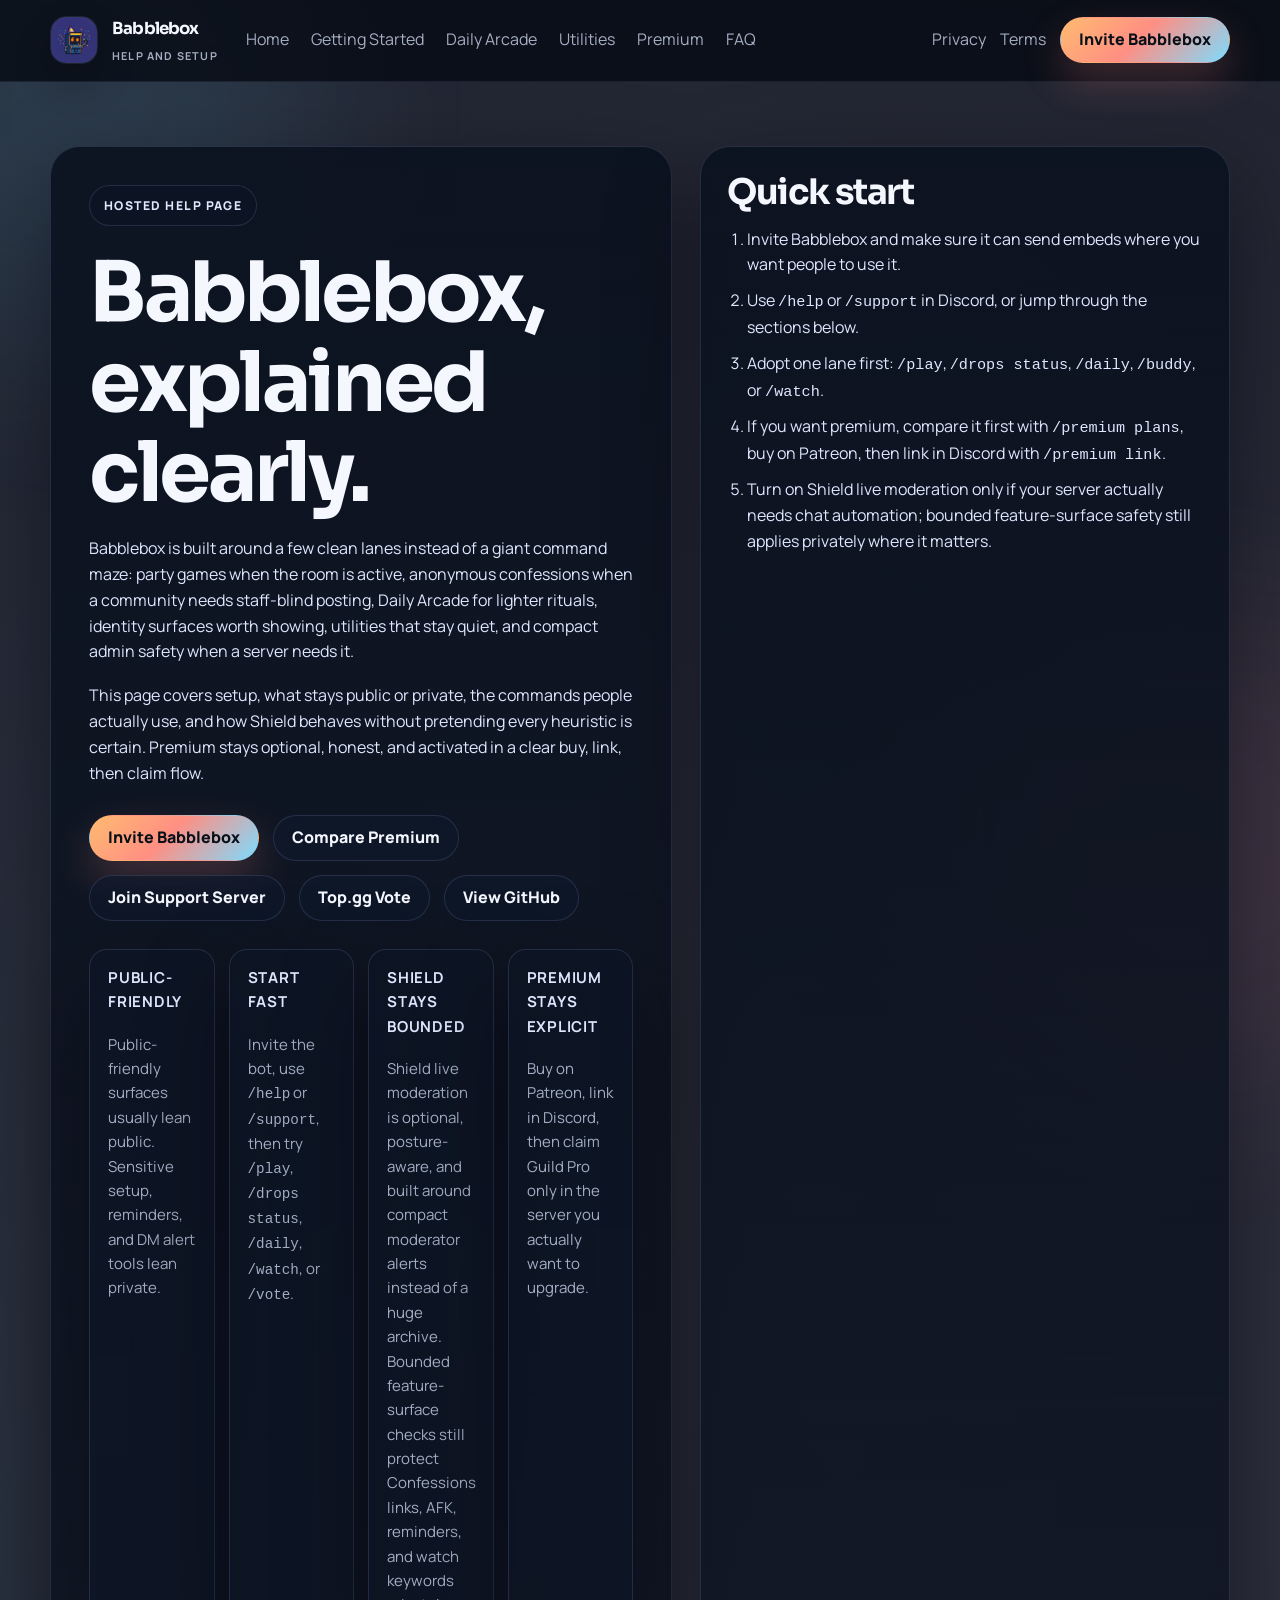
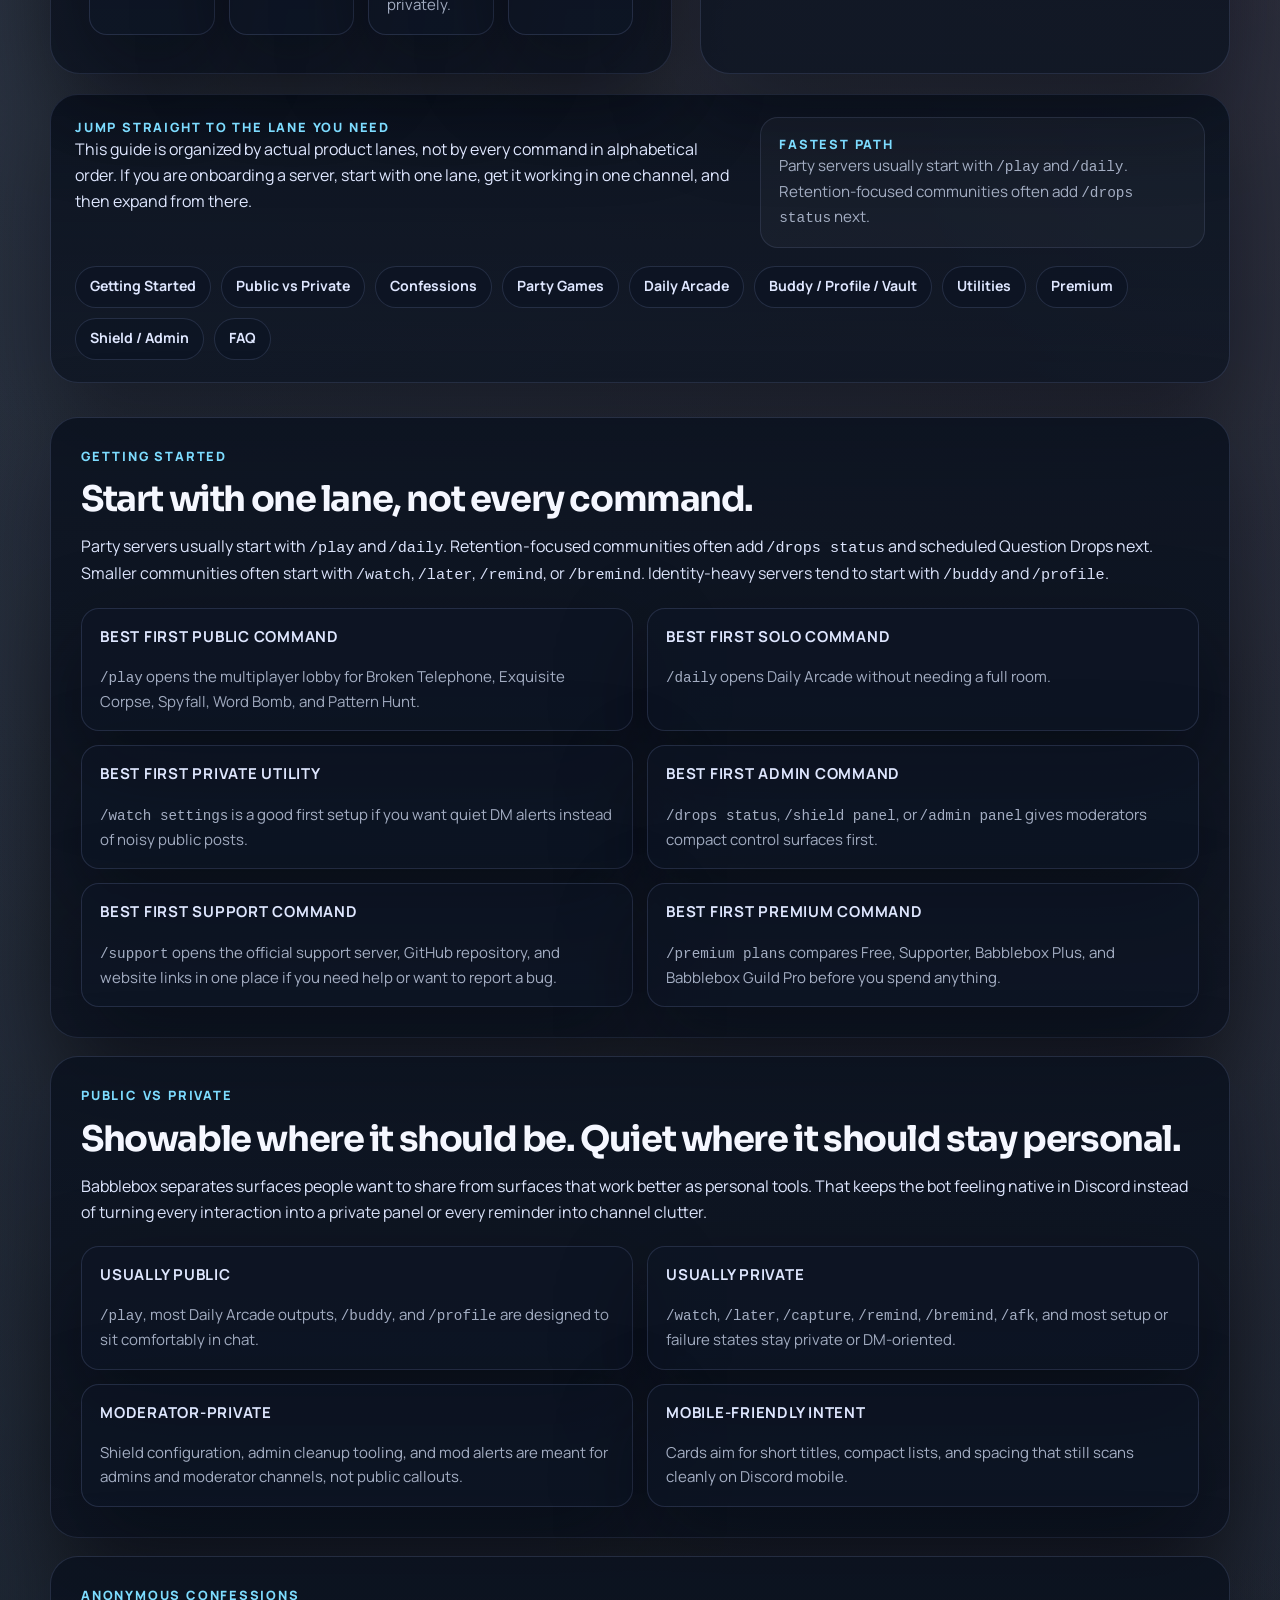
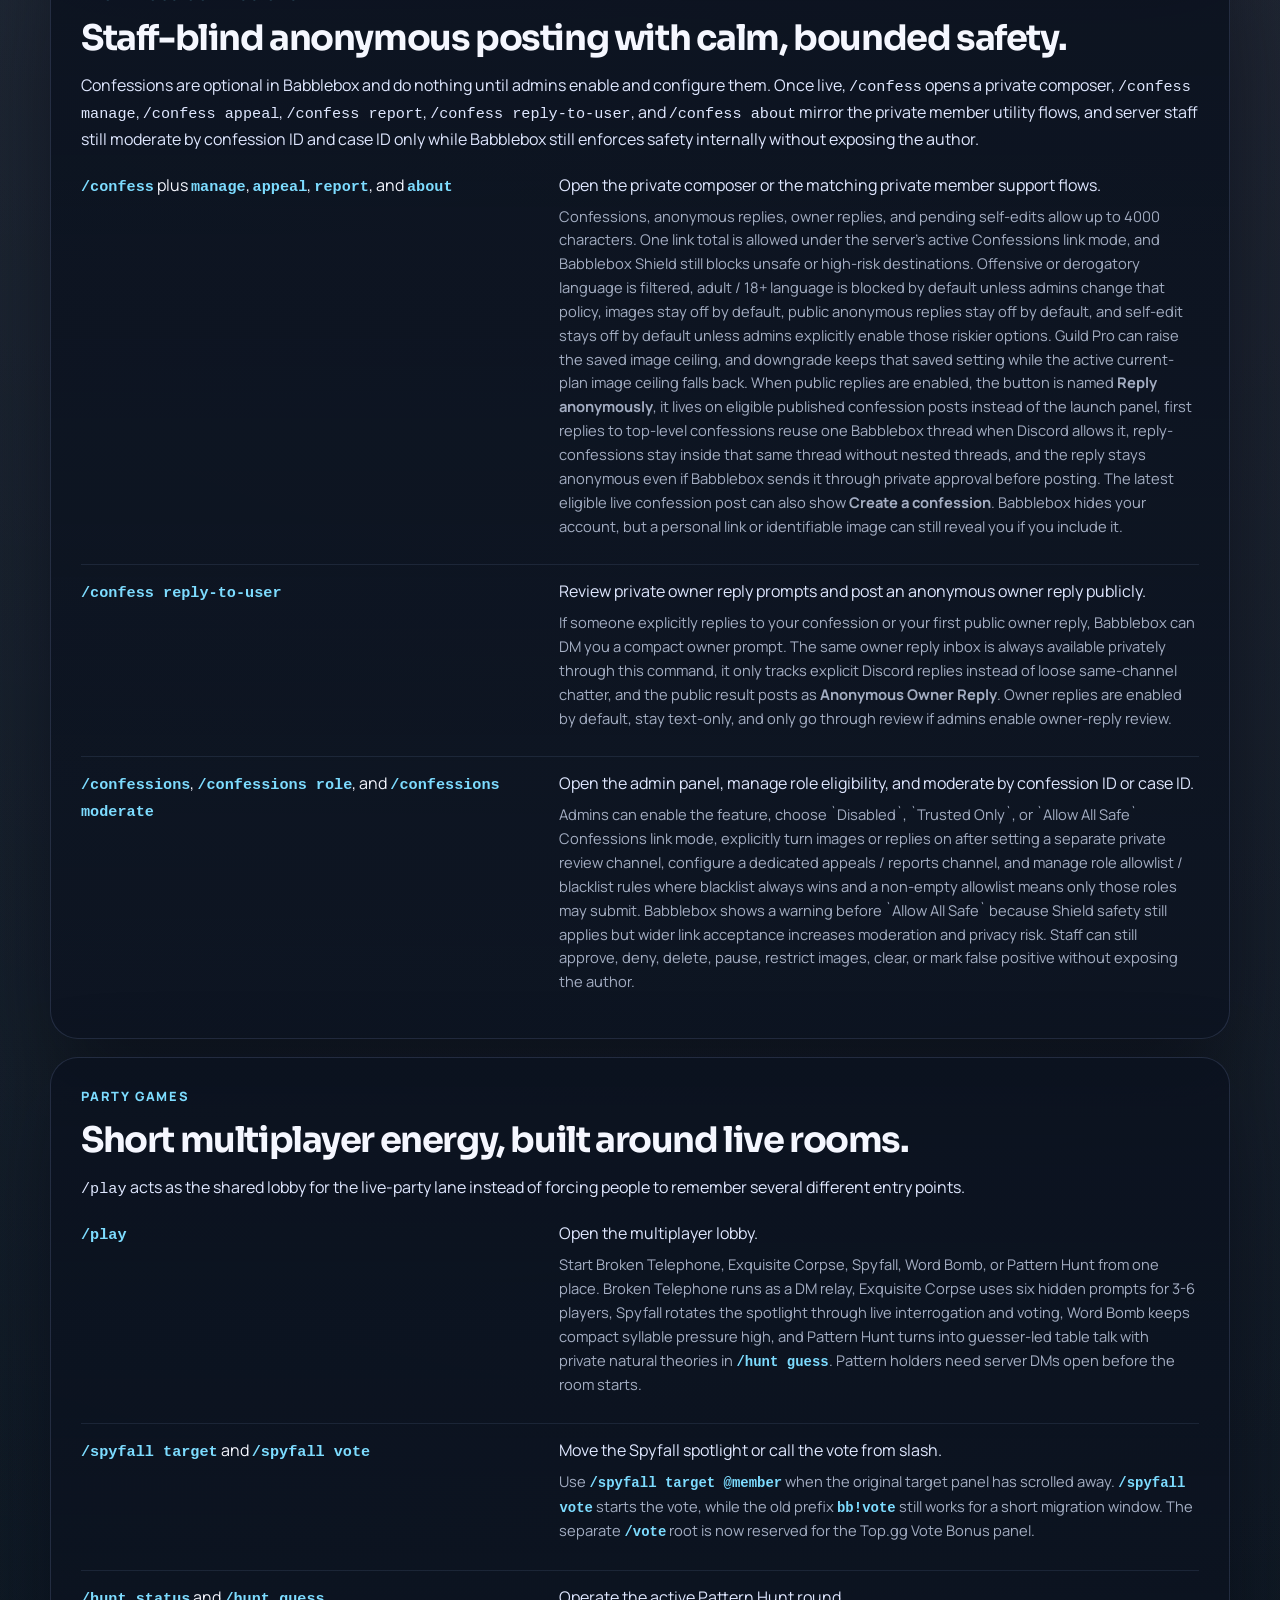
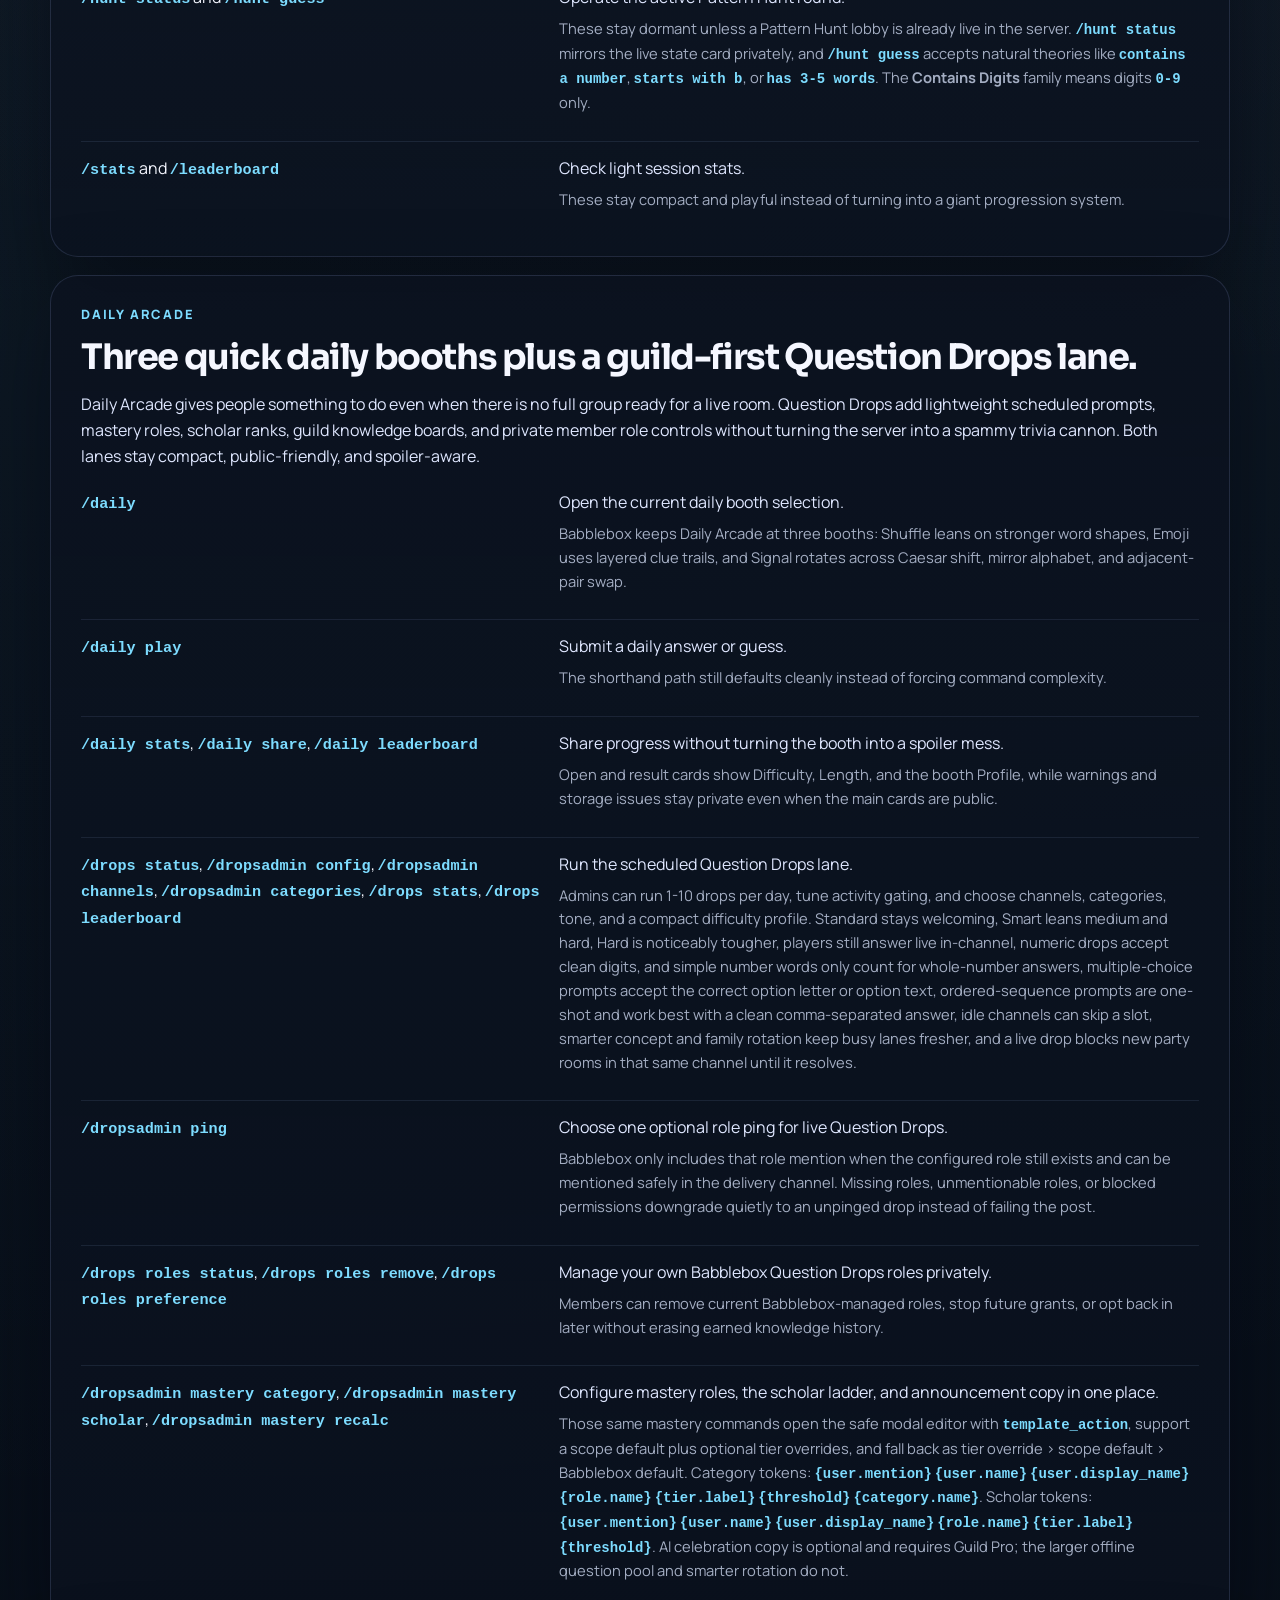
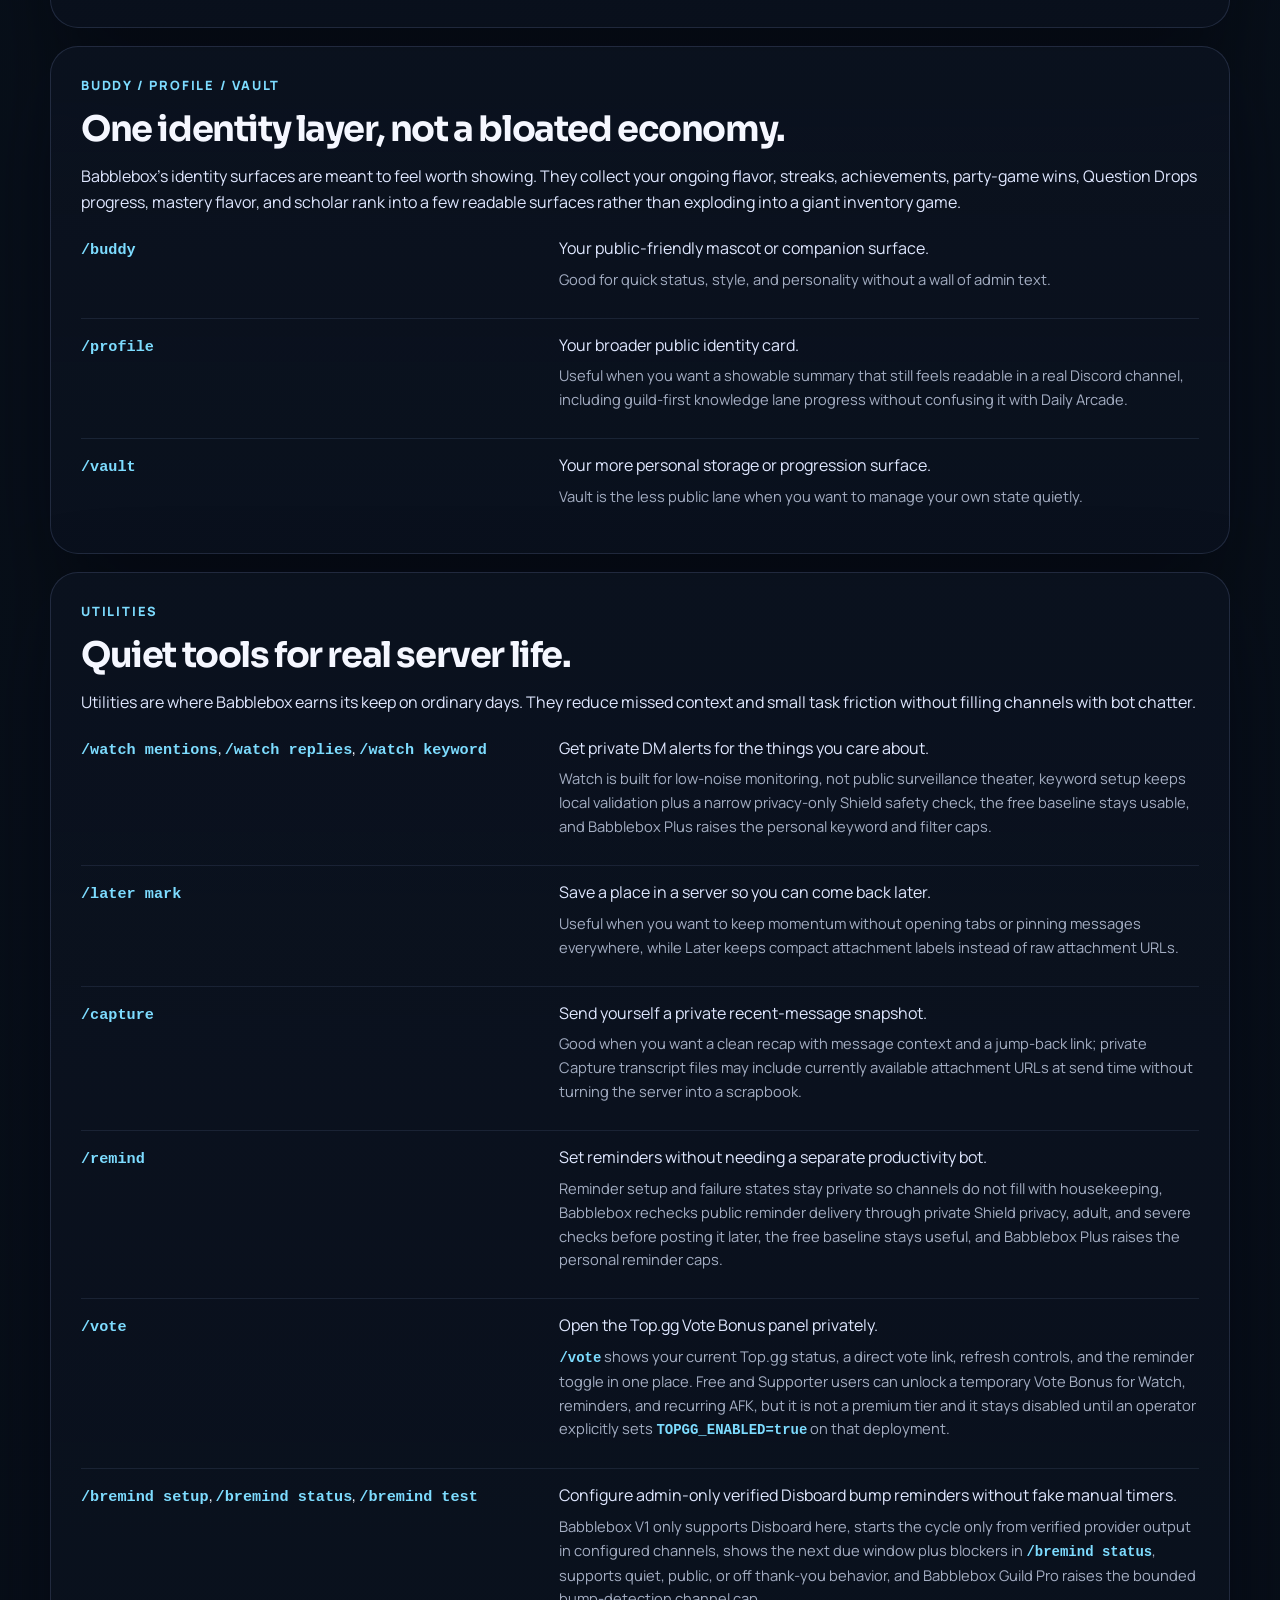
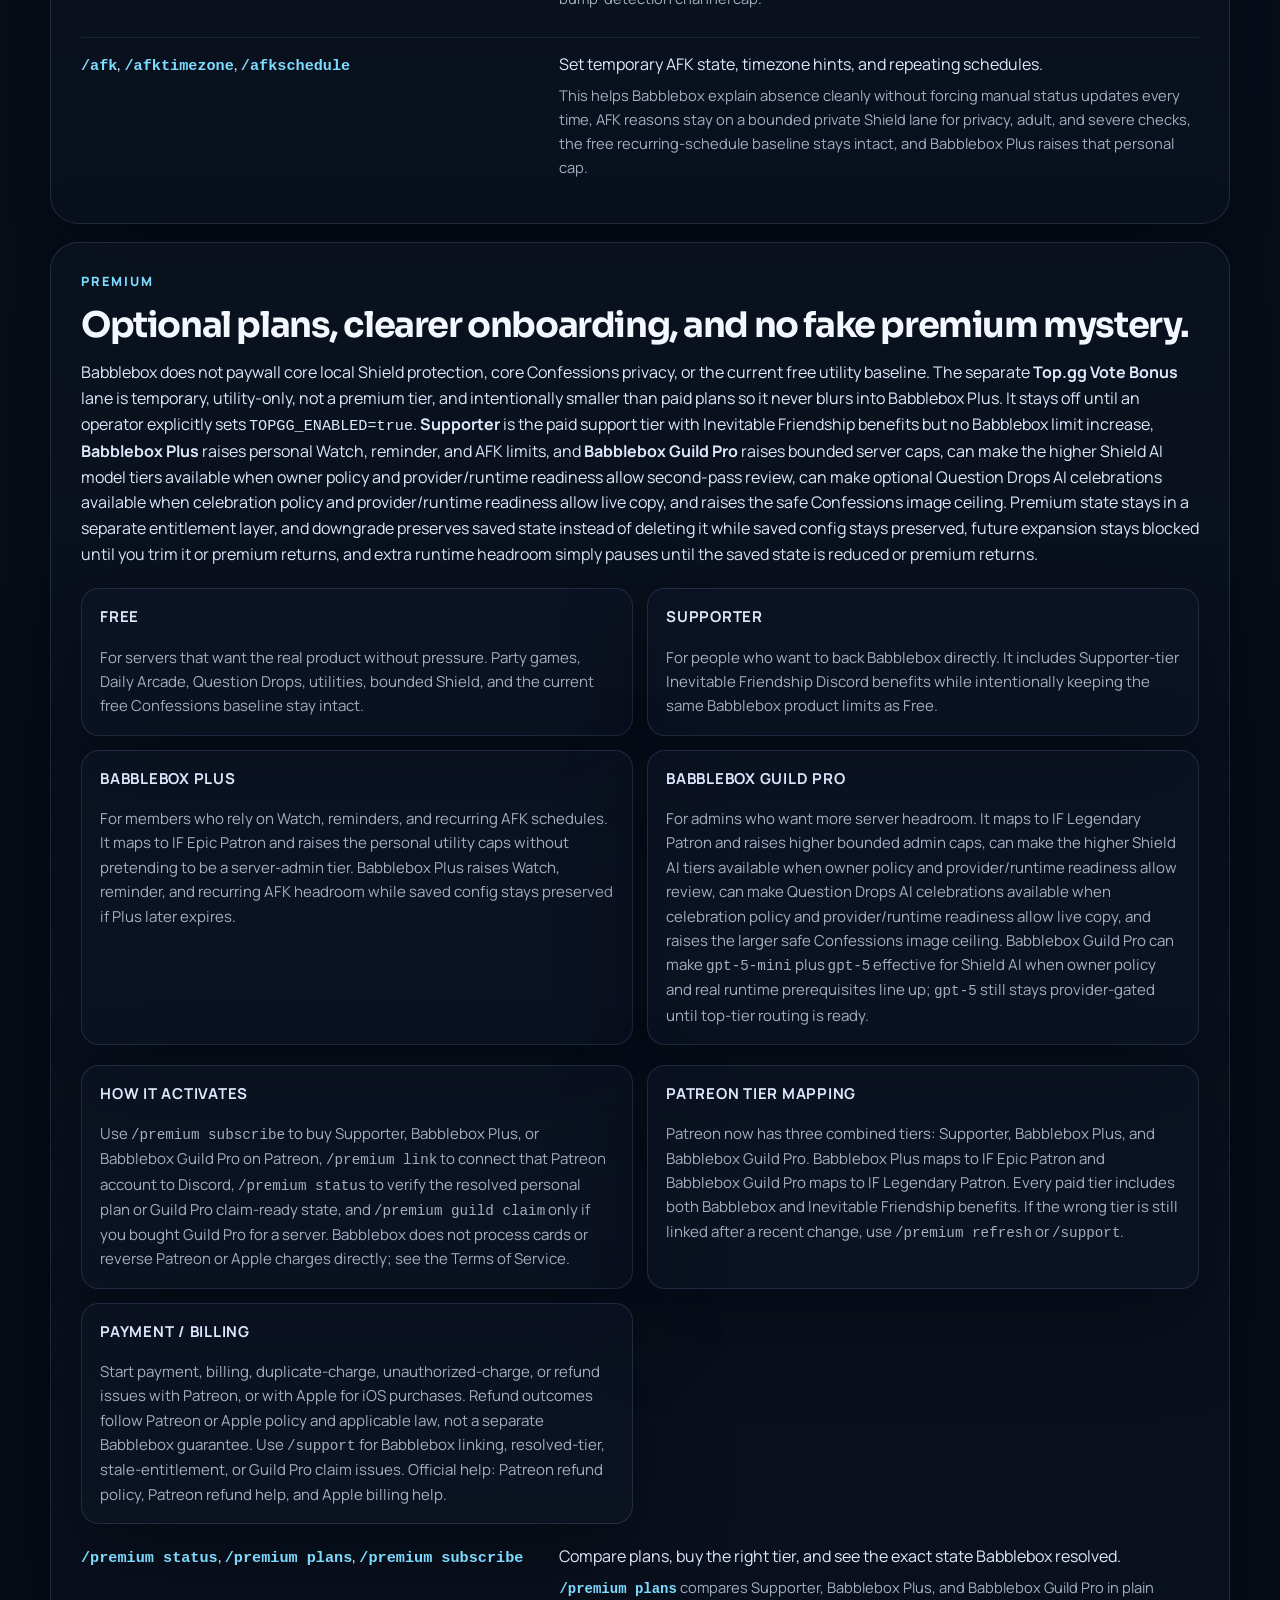
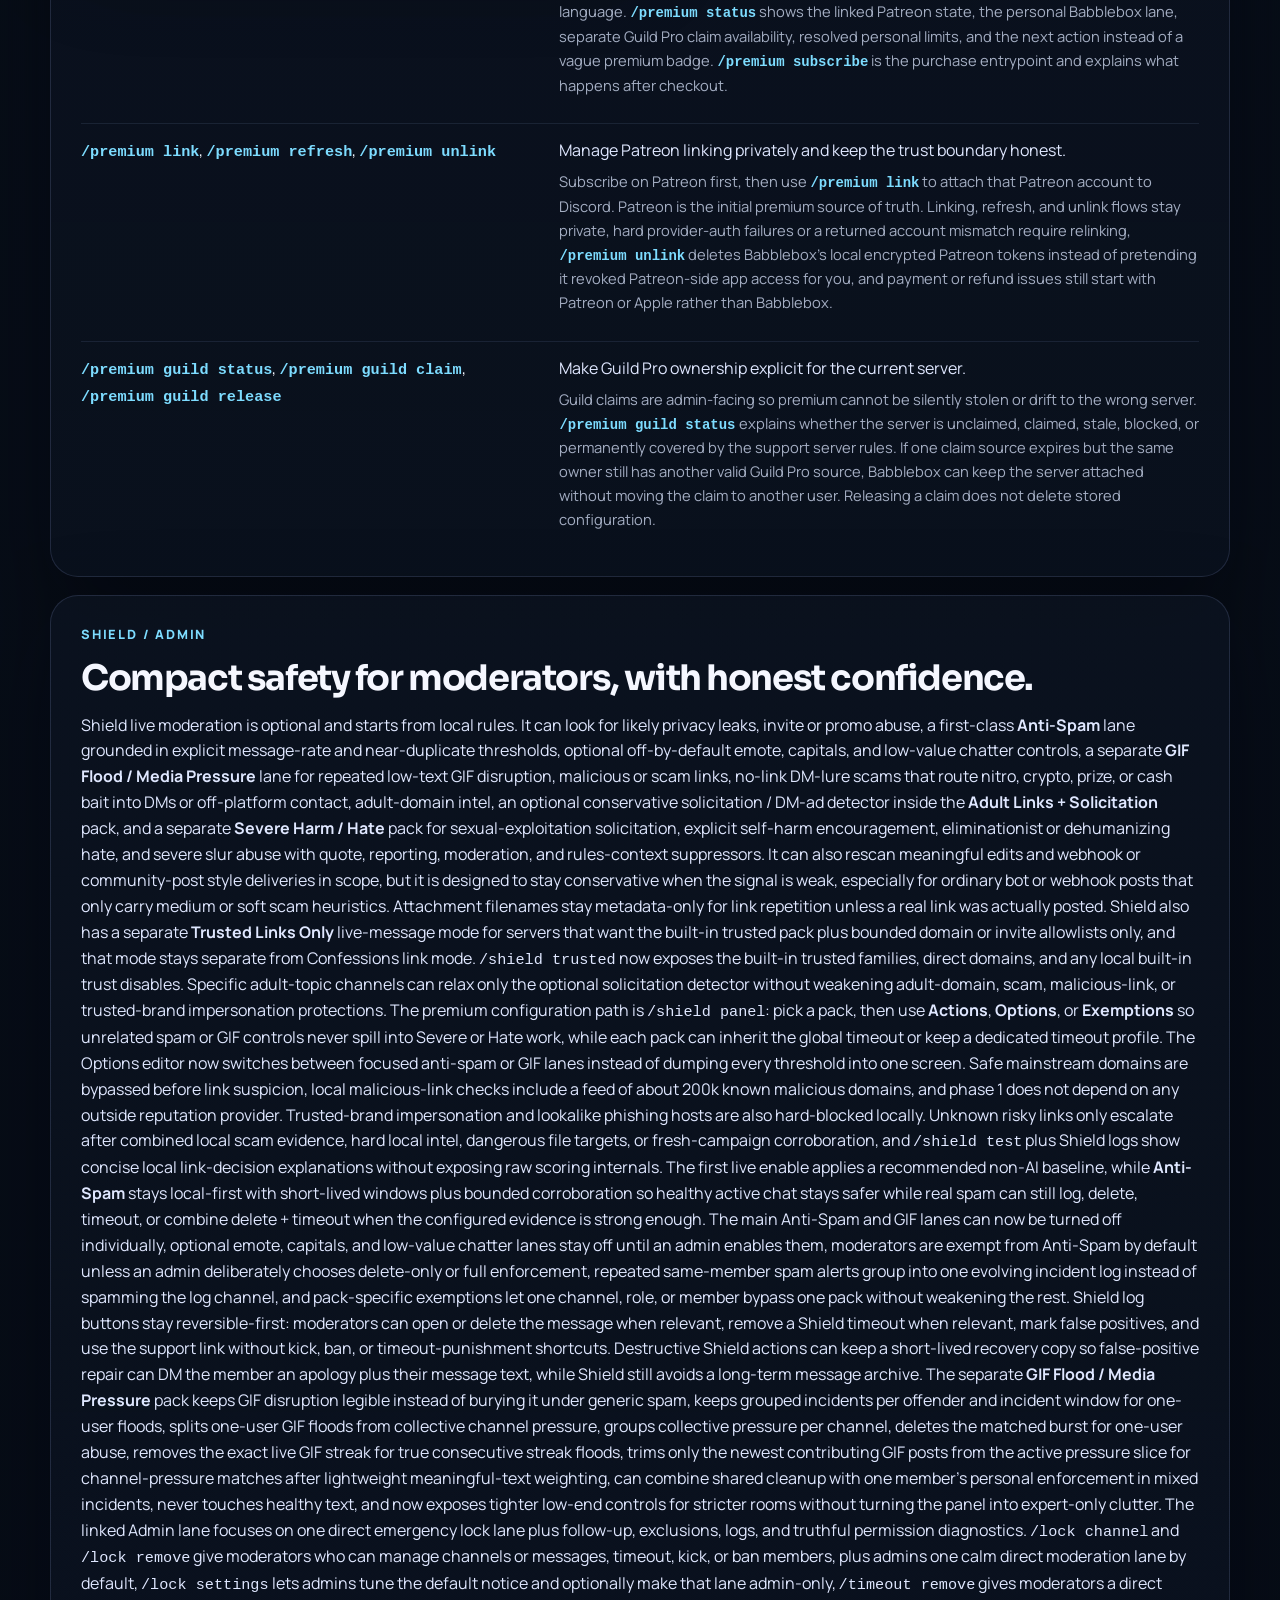
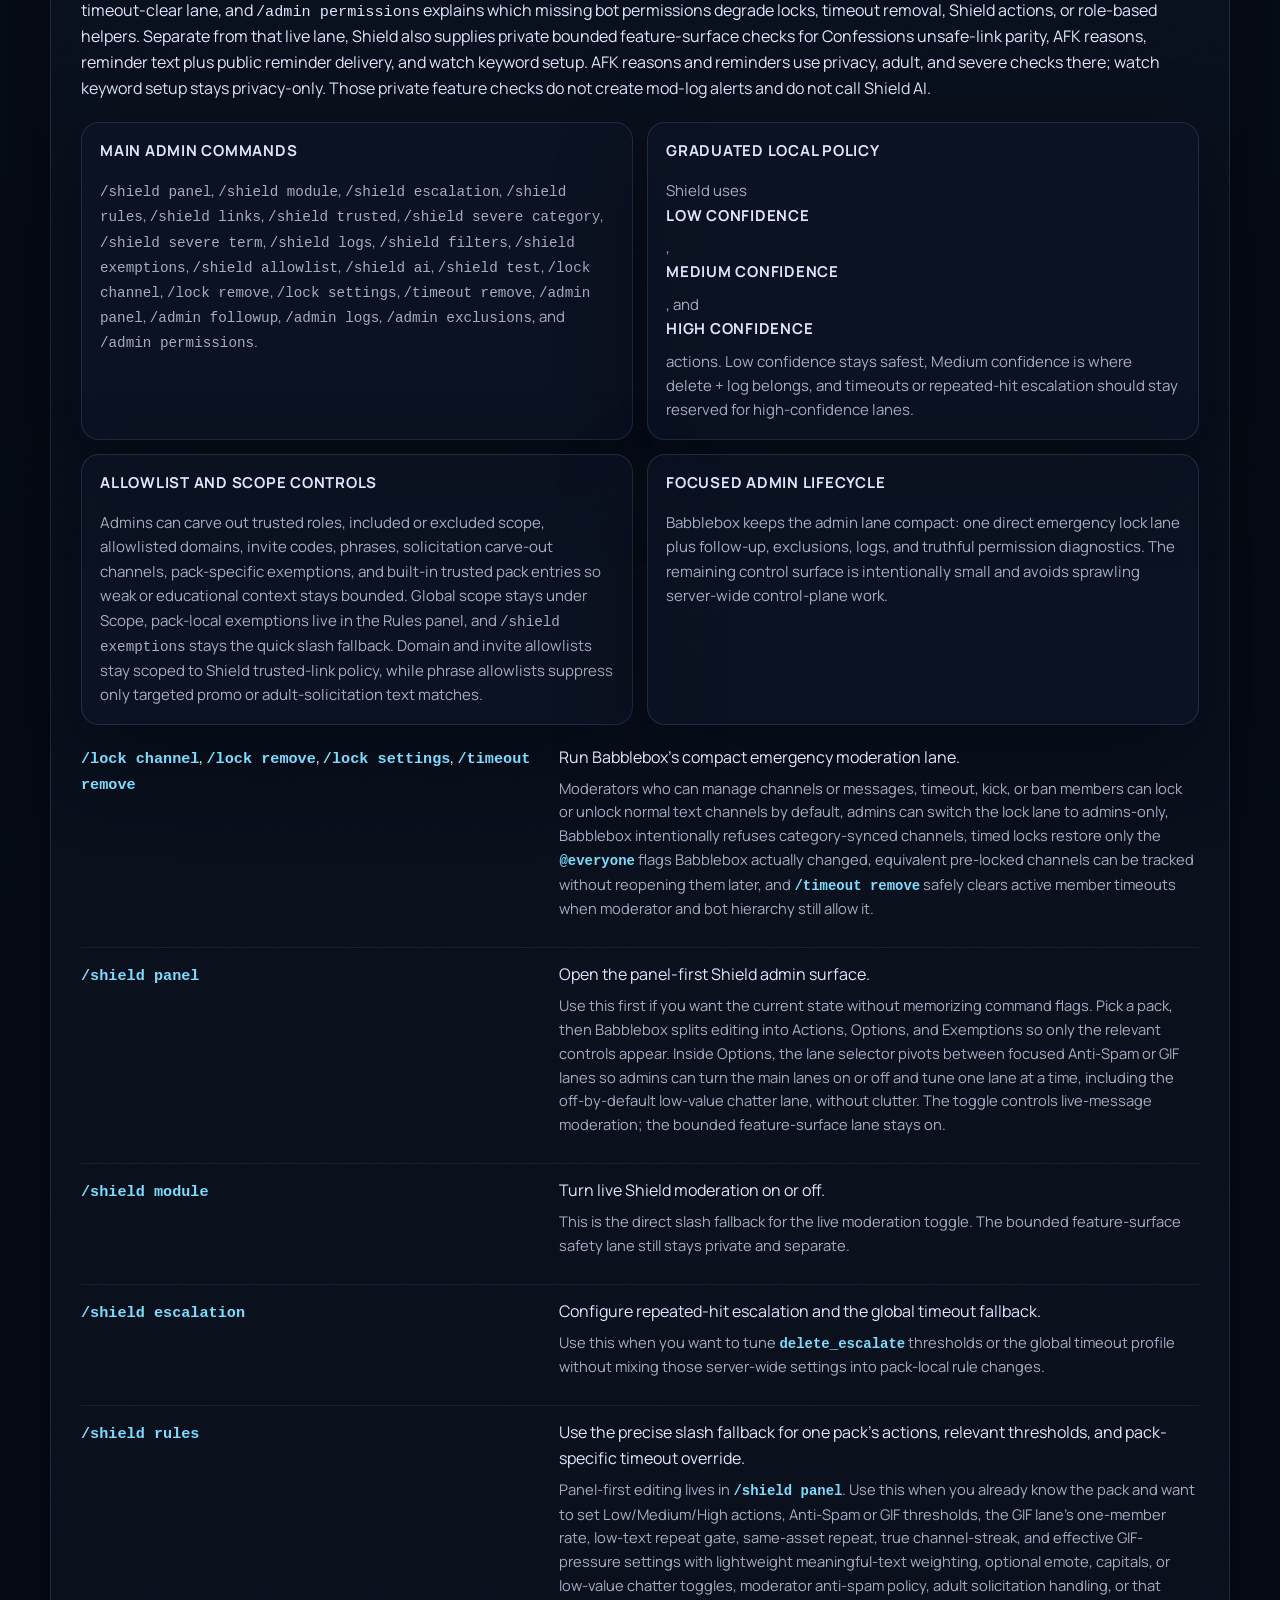
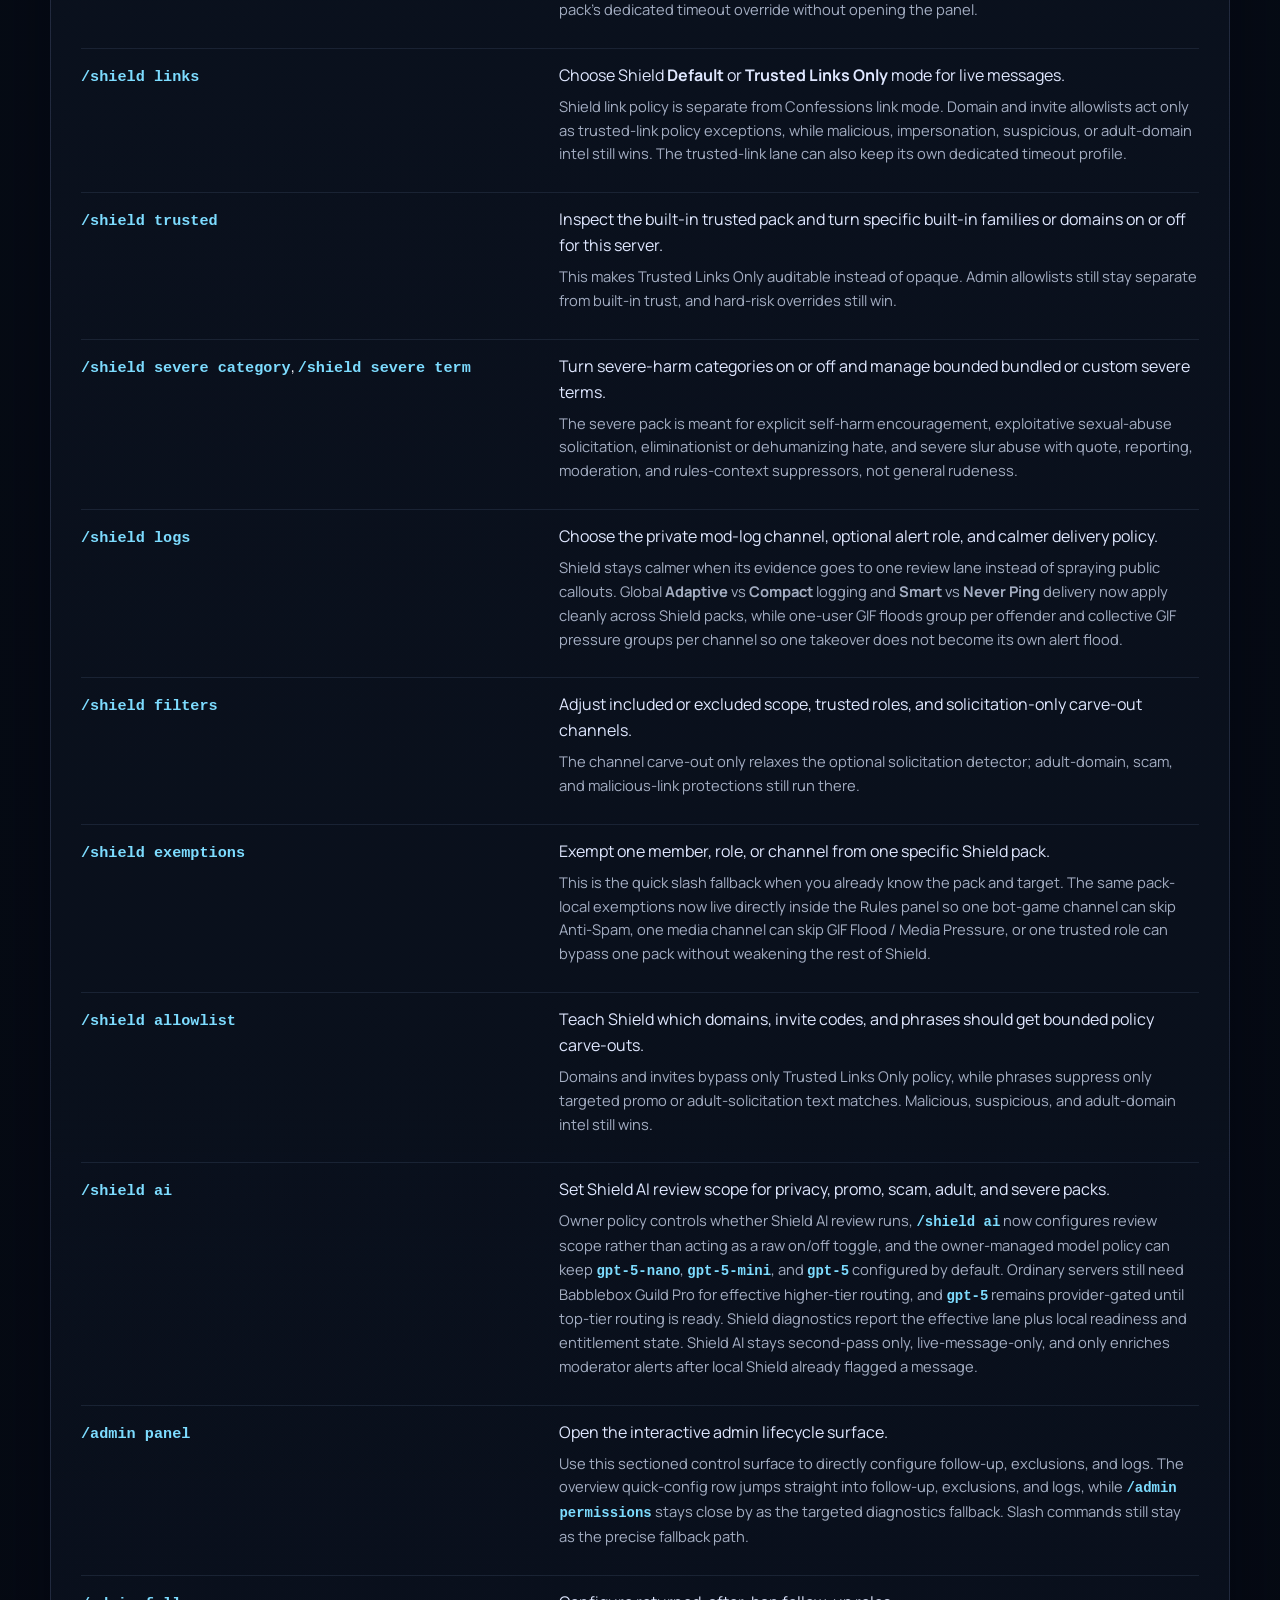
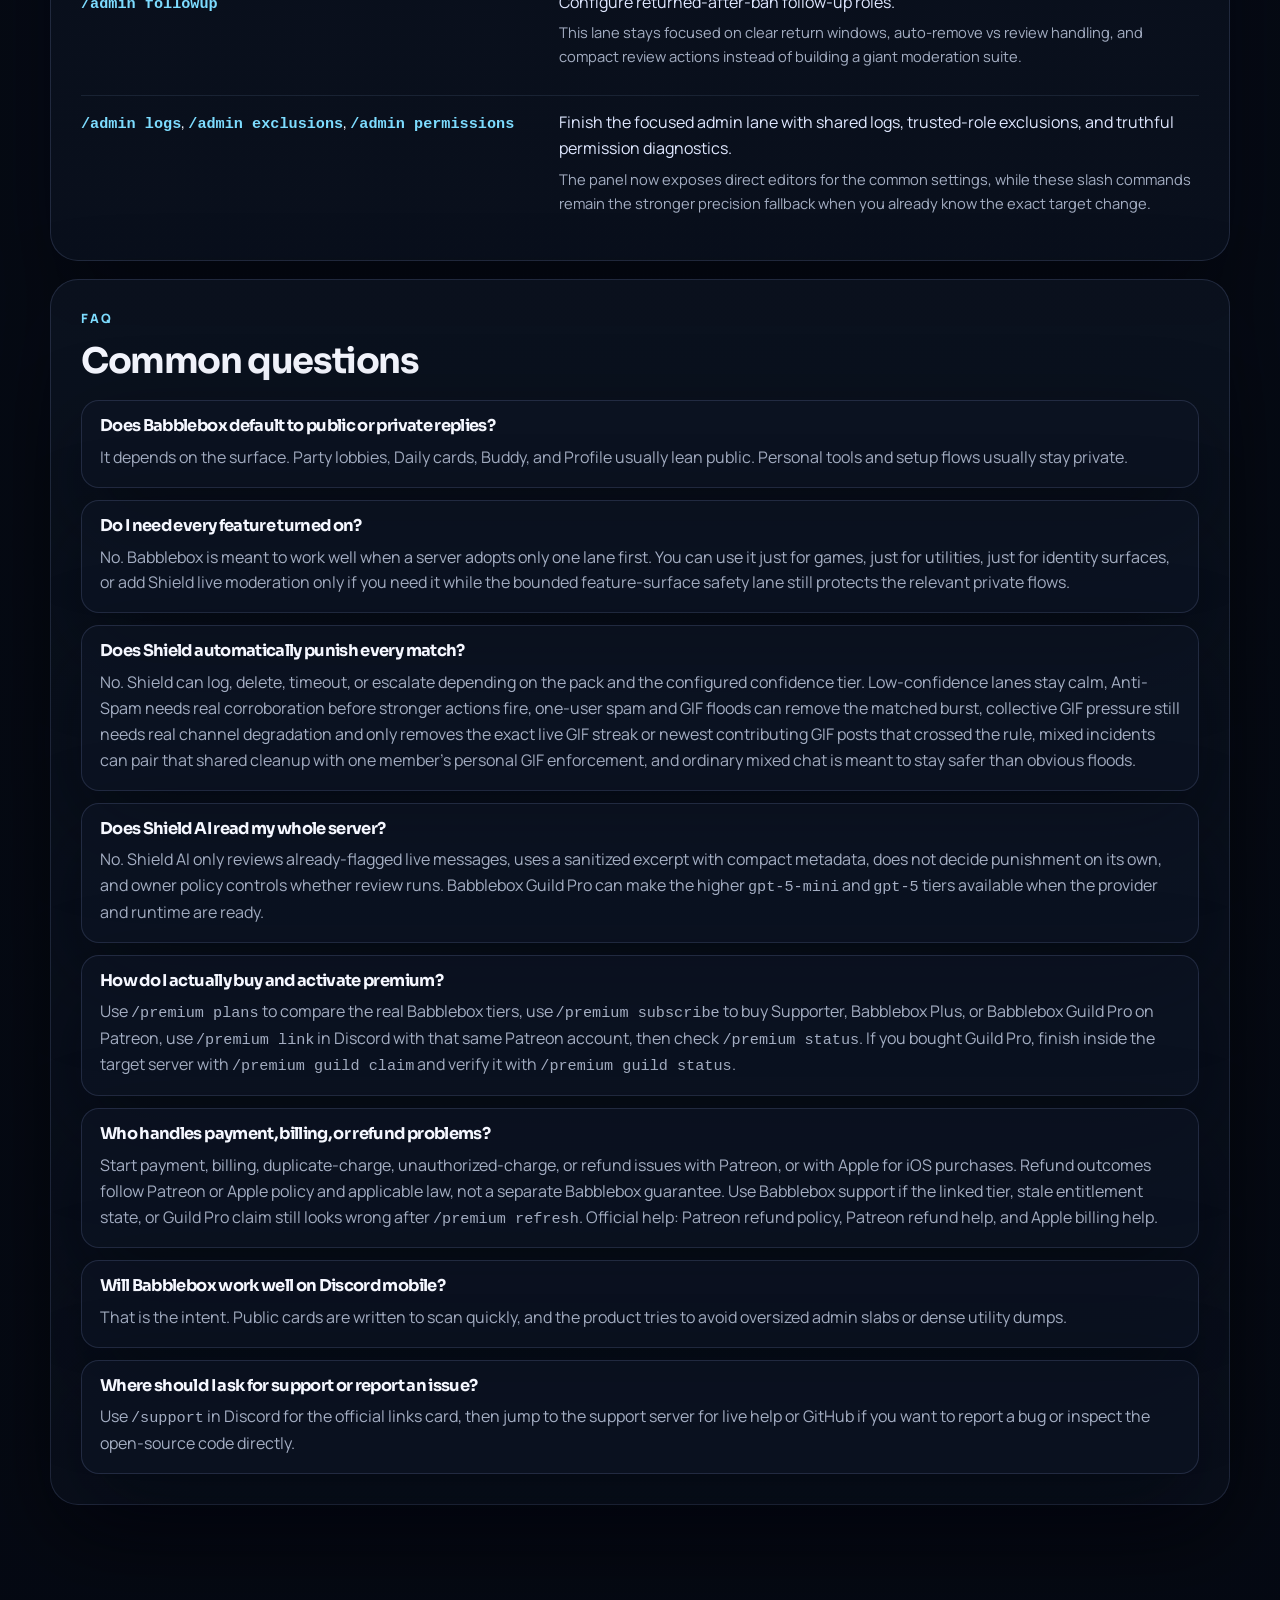
==== commit 9678aed4: "Refresh Shield AI model defaults and diagnostics" ====
--- a/help.html
+++ b/help.html
@@ -825,7 +825,7 @@
               <article class="info"><strong>Free</strong><p>For servers that want the real product without pressure. Party games, Daily Arcade, Question Drops, utilities, bounded Shield, and the current free Confessions baseline stay intact.</p></article>
               <article class="info"><strong>Supporter</strong><p>For people who want to back Babblebox directly. It includes Supporter-tier Inevitable Friendship Discord benefits while intentionally keeping the same Babblebox product limits as Free.</p></article>
               <article class="info"><strong>Babblebox Plus</strong><p>For members who rely on Watch, reminders, and recurring AFK schedules. It maps to IF Epic Patron and raises the personal utility caps without pretending to be a server-admin tier. Babblebox Plus raises Watch, reminder, and recurring AFK headroom while saved config stays preserved if Plus later expires.</p></article>
-              <article class="info"><strong>Babblebox Guild Pro</strong><p>For admins who want more server headroom. It maps to IF Legendary Patron and raises higher bounded admin caps, can make the higher Shield AI tiers available when owner policy and provider/runtime readiness allow review, can make Question Drops AI celebrations available when celebration policy and provider/runtime readiness allow live copy, and raises the larger safe Confessions image ceiling. Babblebox Guild Pro can make <code>gpt-5.4-mini</code> plus <code>gpt-5.4</code> effective for Shield AI when owner policy and real runtime prerequisites line up; <code>gpt-5.4</code> still stays provider-gated until top-tier routing is ready.</p></article>
+              <article class="info"><strong>Babblebox Guild Pro</strong><p>For admins who want more server headroom. It maps to IF Legendary Patron and raises higher bounded admin caps, can make the higher Shield AI tiers available when owner policy and provider/runtime readiness allow review, can make Question Drops AI celebrations available when celebration policy and provider/runtime readiness allow live copy, and raises the larger safe Confessions image ceiling. Babblebox Guild Pro can make <code>gpt-5-mini</code> plus <code>gpt-5</code> effective for Shield AI when owner policy and real runtime prerequisites line up; <code>gpt-5</code> still stays provider-gated until top-tier routing is ready.</p></article>
             </div>
             <div class="grid2">
               <article class="info"><strong>How it activates</strong><p>Use <code>/premium subscribe</code> to buy Supporter, Babblebox Plus, or Babblebox Guild Pro on Patreon, <code>/premium link</code> to connect that Patreon account to Discord, <code>/premium status</code> to verify the resolved personal plan or Guild Pro claim-ready state, and <code>/premium guild claim</code> only if you bought Guild Pro for a server. Babblebox does not process cards or reverse Patreon or Apple charges directly; see the <a href="terms.html">Terms of Service</a>.</p></article>
@@ -872,7 +872,7 @@
               <div class="command-row"><div><code>/shield filters</code></div><div><p>Adjust included or excluded scope, trusted roles, and solicitation-only carve-out channels.</p><span>The channel carve-out only relaxes the optional solicitation detector; adult-domain, scam, and malicious-link protections still run there.</span></div></div>
               <div class="command-row"><div><code>/shield exemptions</code></div><div><p>Exempt one member, role, or channel from one specific Shield pack.</p><span>This is the quick slash fallback when you already know the pack and target. The same pack-local exemptions now live directly inside the Rules panel so one bot-game channel can skip Anti-Spam, one media channel can skip GIF Flood / Media Pressure, or one trusted role can bypass one pack without weakening the rest of Shield.</span></div></div>
               <div class="command-row"><div><code>/shield allowlist</code></div><div><p>Teach Shield which domains, invite codes, and phrases should get bounded policy carve-outs.</p><span>Domains and invites bypass only Trusted Links Only policy, while phrases suppress only targeted promo or adult-solicitation text matches. Malicious, suspicious, and adult-domain intel still wins.</span></div></div>
-              <div class="command-row"><div><code>/shield ai</code></div><div><p>Set Shield AI review scope for privacy, promo, scam, adult, and severe packs.</p><span>Owner policy controls whether Shield AI review runs, <code>/shield ai</code> now configures review scope rather than acting as a raw on/off toggle, and the owner-managed model policy can keep <code>gpt-5.4-nano</code>, <code>gpt-5.4-mini</code>, and <code>gpt-5.4</code> configured by default. Ordinary servers still need Babblebox Guild Pro for effective higher-tier routing, and <code>gpt-5.4</code> remains provider-gated until top-tier routing is ready. Shield diagnostics report the effective lane plus local readiness and entitlement state. Shield AI stays second-pass only, live-message-only, and only enriches moderator alerts after local Shield already flagged a message.</span></div></div>
+              <div class="command-row"><div><code>/shield ai</code></div><div><p>Set Shield AI review scope for privacy, promo, scam, adult, and severe packs.</p><span>Owner policy controls whether Shield AI review runs, <code>/shield ai</code> now configures review scope rather than acting as a raw on/off toggle, and the owner-managed model policy can keep <code>gpt-5-nano</code>, <code>gpt-5-mini</code>, and <code>gpt-5</code> configured by default. Ordinary servers still need Babblebox Guild Pro for effective higher-tier routing, and <code>gpt-5</code> remains provider-gated until top-tier routing is ready. Shield diagnostics report the effective lane plus local readiness and entitlement state. Shield AI stays second-pass only, live-message-only, and only enriches moderator alerts after local Shield already flagged a message.</span></div></div>
               <div class="command-row"><div><code>/admin panel</code></div><div><p>Open the interactive admin lifecycle surface.</p><span>Use this sectioned control surface to directly configure follow-up, exclusions, and logs. The overview quick-config row jumps straight into follow-up, exclusions, and logs, while <code>/admin permissions</code> stays close by as the targeted diagnostics fallback. Slash commands still stay as the precise fallback path.</span></div></div>
               <div class="command-row"><div><code>/admin followup</code></div><div><p>Configure returned-after-ban follow-up roles.</p><span>This lane stays focused on clear return windows, auto-remove vs review handling, and compact review actions instead of building a giant moderation suite.</span></div></div>
               <div class="command-row"><div><code>/admin logs</code>, <code>/admin exclusions</code>, <code>/admin permissions</code></div><div><p>Finish the focused admin lane with shared logs, trusted-role exclusions, and truthful permission diagnostics.</p><span>The panel now exposes direct editors for the common settings, while these slash commands remain the stronger precision fallback when you already know the exact target change.</span></div></div>
@@ -886,7 +886,7 @@
               <article class="faq"><h3>Does Babblebox default to public or private replies?</h3><p>It depends on the surface. Party lobbies, Daily cards, Buddy, and Profile usually lean public. Personal tools and setup flows usually stay private.</p></article>
               <article class="faq"><h3>Do I need every feature turned on?</h3><p>No. Babblebox is meant to work well when a server adopts only one lane first. You can use it just for games, just for utilities, just for identity surfaces, or add Shield live moderation only if you need it while the bounded feature-surface safety lane still protects the relevant private flows.</p></article>
                 <article class="faq"><h3>Does Shield automatically punish every match?</h3><p>No. Shield can log, delete, timeout, or escalate depending on the pack and the configured confidence tier. Low-confidence lanes stay calm, Anti-Spam needs real corroboration before stronger actions fire, one-user spam and GIF floods can remove the matched burst, collective GIF pressure still needs real channel degradation and only removes the exact live GIF streak or newest contributing GIF posts that crossed the rule, mixed incidents can pair that shared cleanup with one member's personal GIF enforcement, and ordinary mixed chat is meant to stay safer than obvious floods.</p></article>
-              <article class="faq"><h3>Does Shield AI read my whole server?</h3><p>No. Shield AI only reviews already-flagged live messages, uses a sanitized excerpt with compact metadata, does not decide punishment on its own, and owner policy controls whether review runs. Babblebox Guild Pro can make the higher <code>gpt-5.4-mini</code> and <code>gpt-5.4</code> tiers available when the provider and runtime are ready.</p></article>
+              <article class="faq"><h3>Does Shield AI read my whole server?</h3><p>No. Shield AI only reviews already-flagged live messages, uses a sanitized excerpt with compact metadata, does not decide punishment on its own, and owner policy controls whether review runs. Babblebox Guild Pro can make the higher <code>gpt-5-mini</code> and <code>gpt-5</code> tiers available when the provider and runtime are ready.</p></article>
               <article class="faq"><h3>How do I actually buy and activate premium?</h3><p>Use <code>/premium plans</code> to compare the real Babblebox tiers, use <code>/premium subscribe</code> to buy Supporter, Babblebox Plus, or Babblebox Guild Pro on Patreon, use <code>/premium link</code> in Discord with that same Patreon account, then check <code>/premium status</code>. If you bought Guild Pro, finish inside the target server with <code>/premium guild claim</code> and verify it with <code>/premium guild status</code>.</p></article>
               <article class="faq"><h3>Who handles payment, billing, or refund problems?</h3><p>Start payment, billing, duplicate-charge, unauthorized-charge, or refund issues with Patreon, or with Apple for iOS purchases. Refund outcomes follow Patreon or Apple policy and applicable law, not a separate Babblebox guarantee. Use Babblebox support if the linked tier, stale entitlement state, or Guild Pro claim still looks wrong after <code>/premium refresh</code>. Official help: <a href="https://support.patreon.com/hc/en-us/articles/205032045-Patreon-s-refund-policy" target="_blank" rel="noopener noreferrer">Patreon refund policy</a>, <a href="https://support.patreon.com/hc/en-us/articles/360021113811-How-do-I-request-a-refund" target="_blank" rel="noopener noreferrer">Patreon refund help</a>, and <a href="https://reportaproblem.apple.com/" target="_blank" rel="noopener noreferrer">Apple billing help</a>.</p></article>
               <article class="faq"><h3>Will Babblebox work well on Discord mobile?</h3><p>That is the intent. Public cards are written to scan quickly, and the product tries to avoid oversized admin slabs or dense utility dumps.</p></article>
